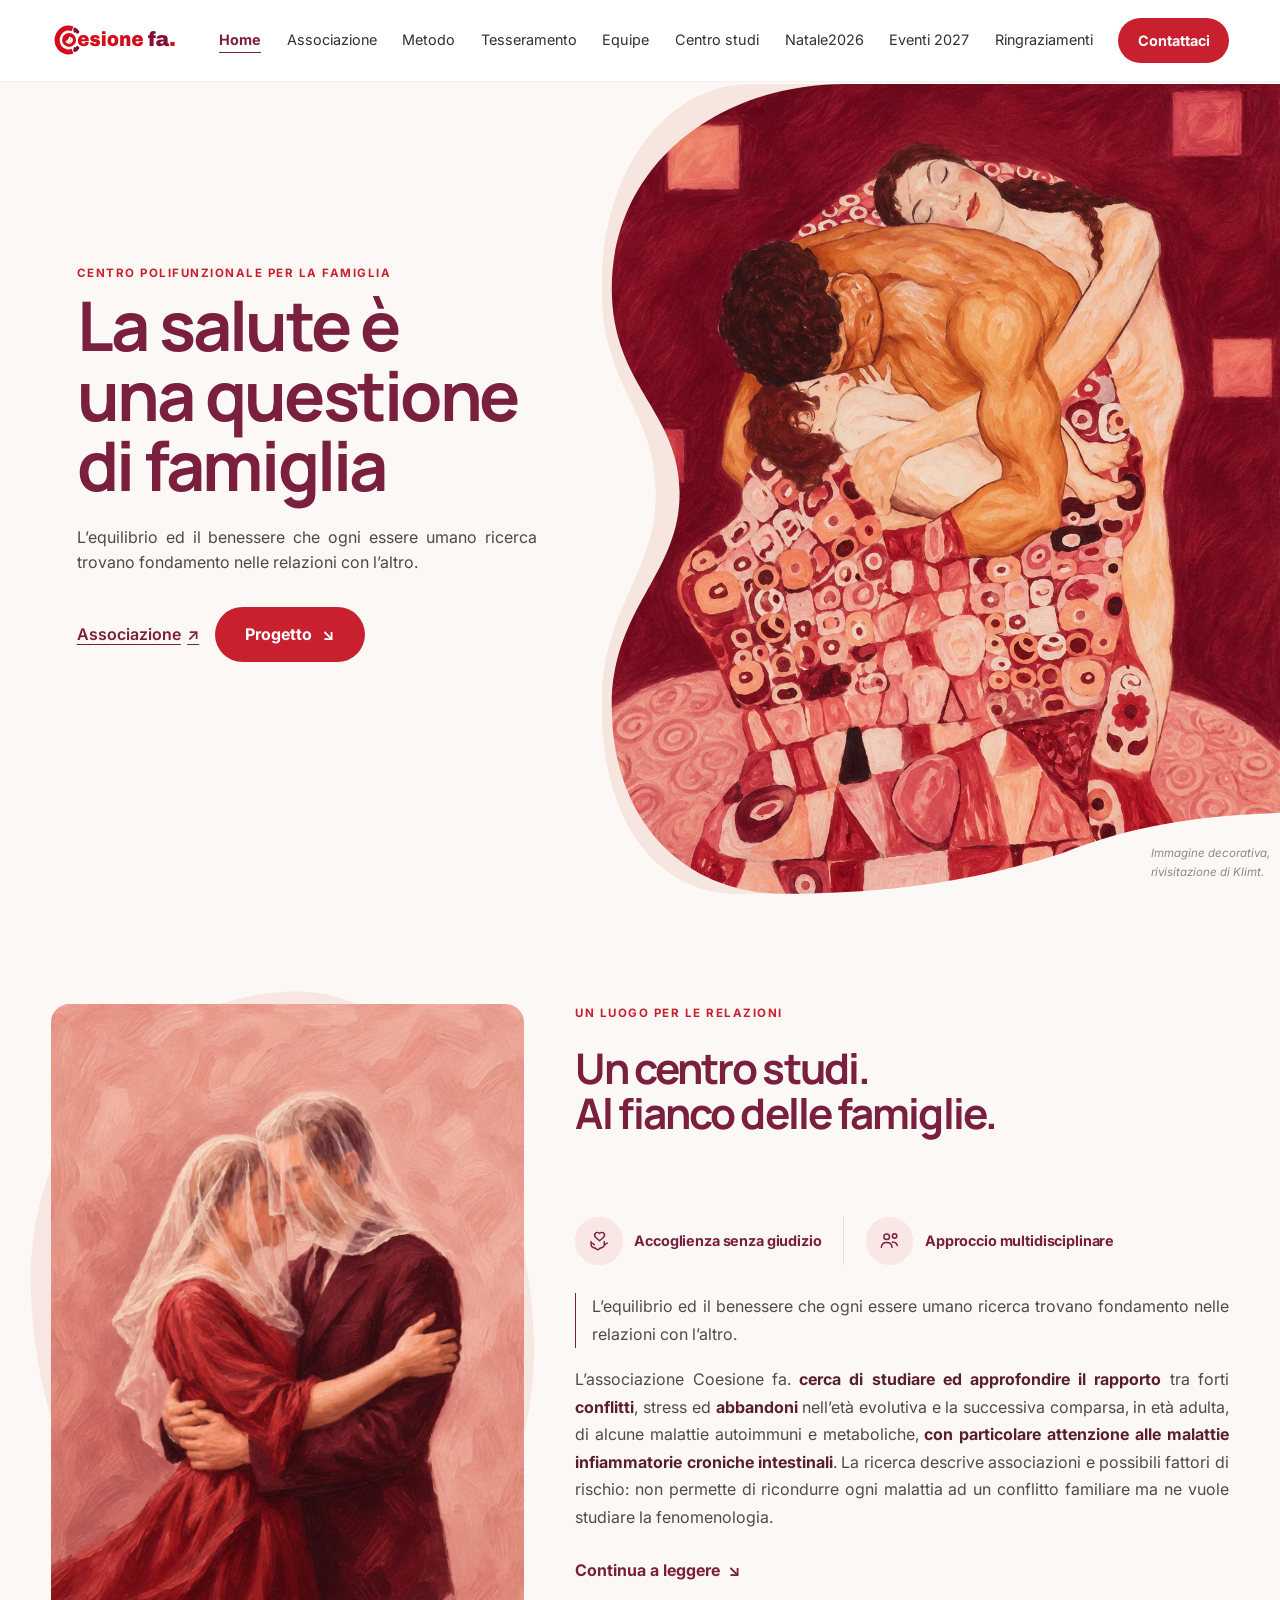
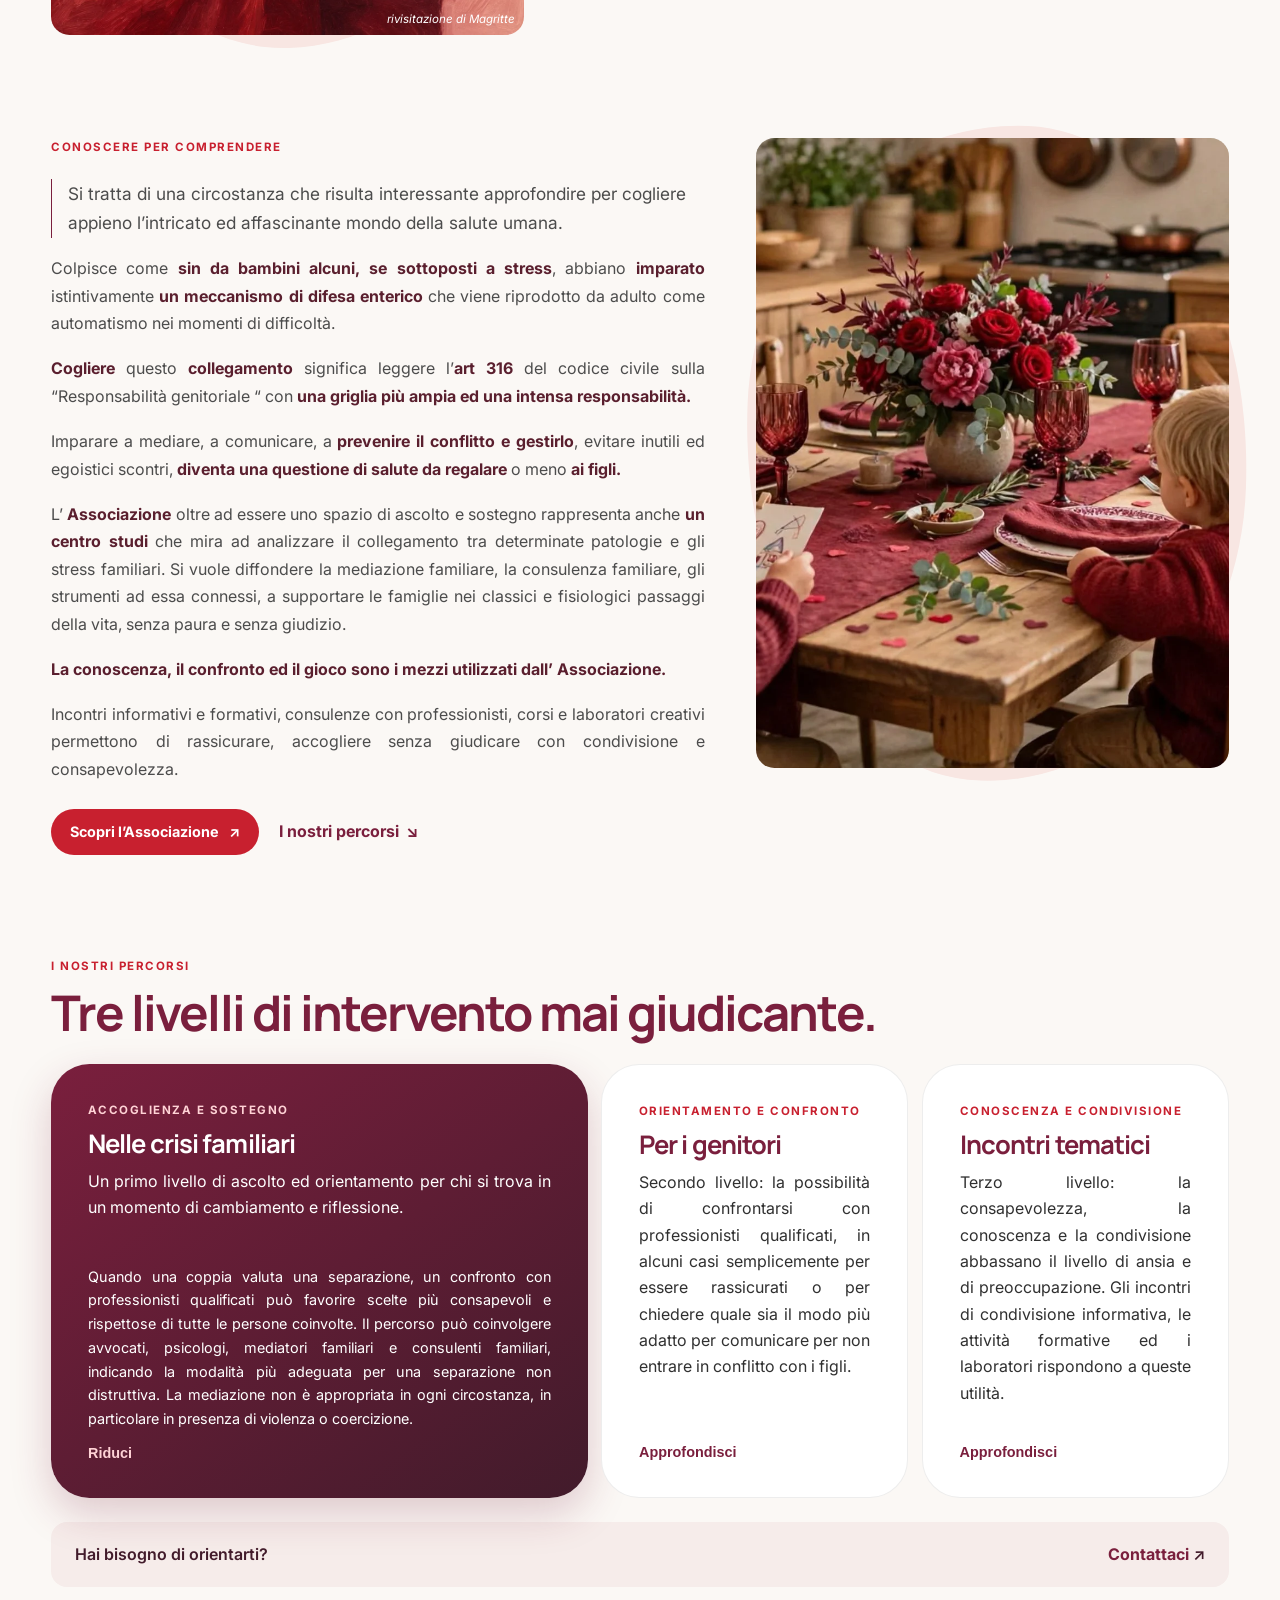
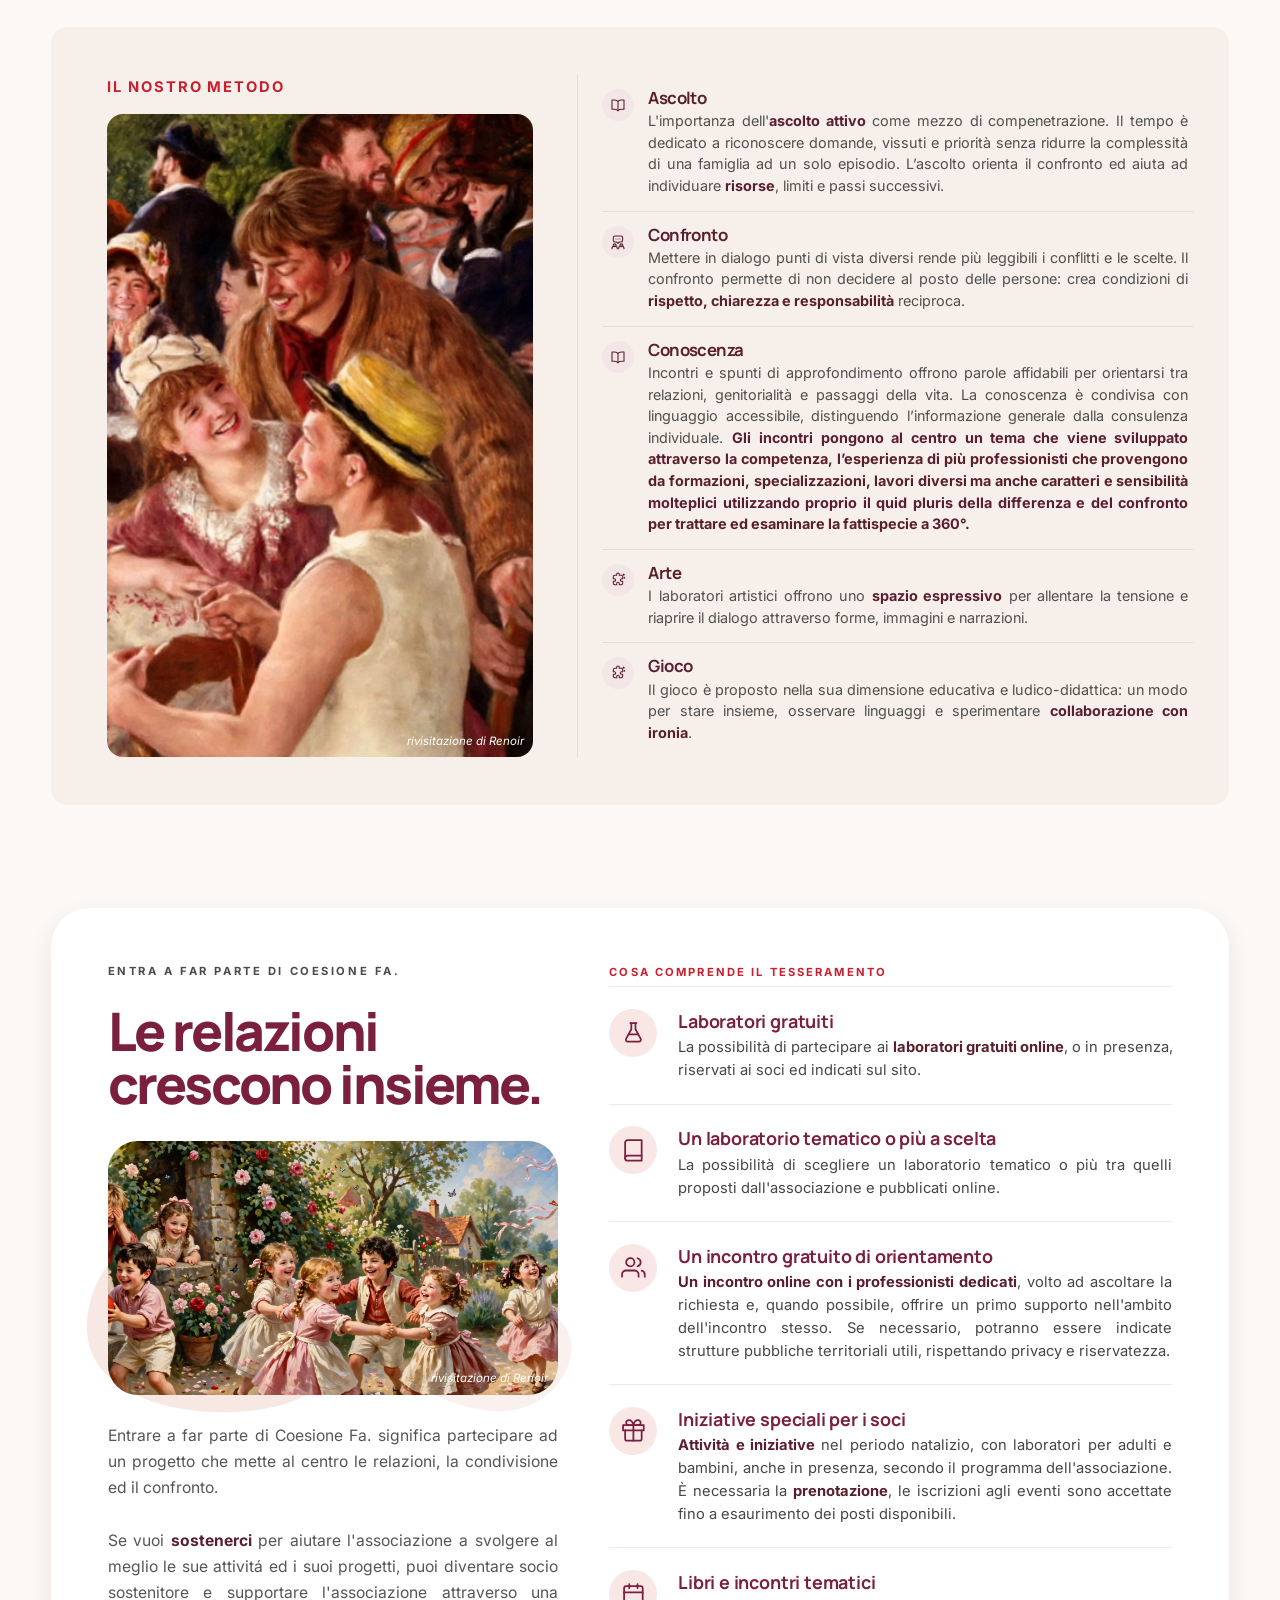
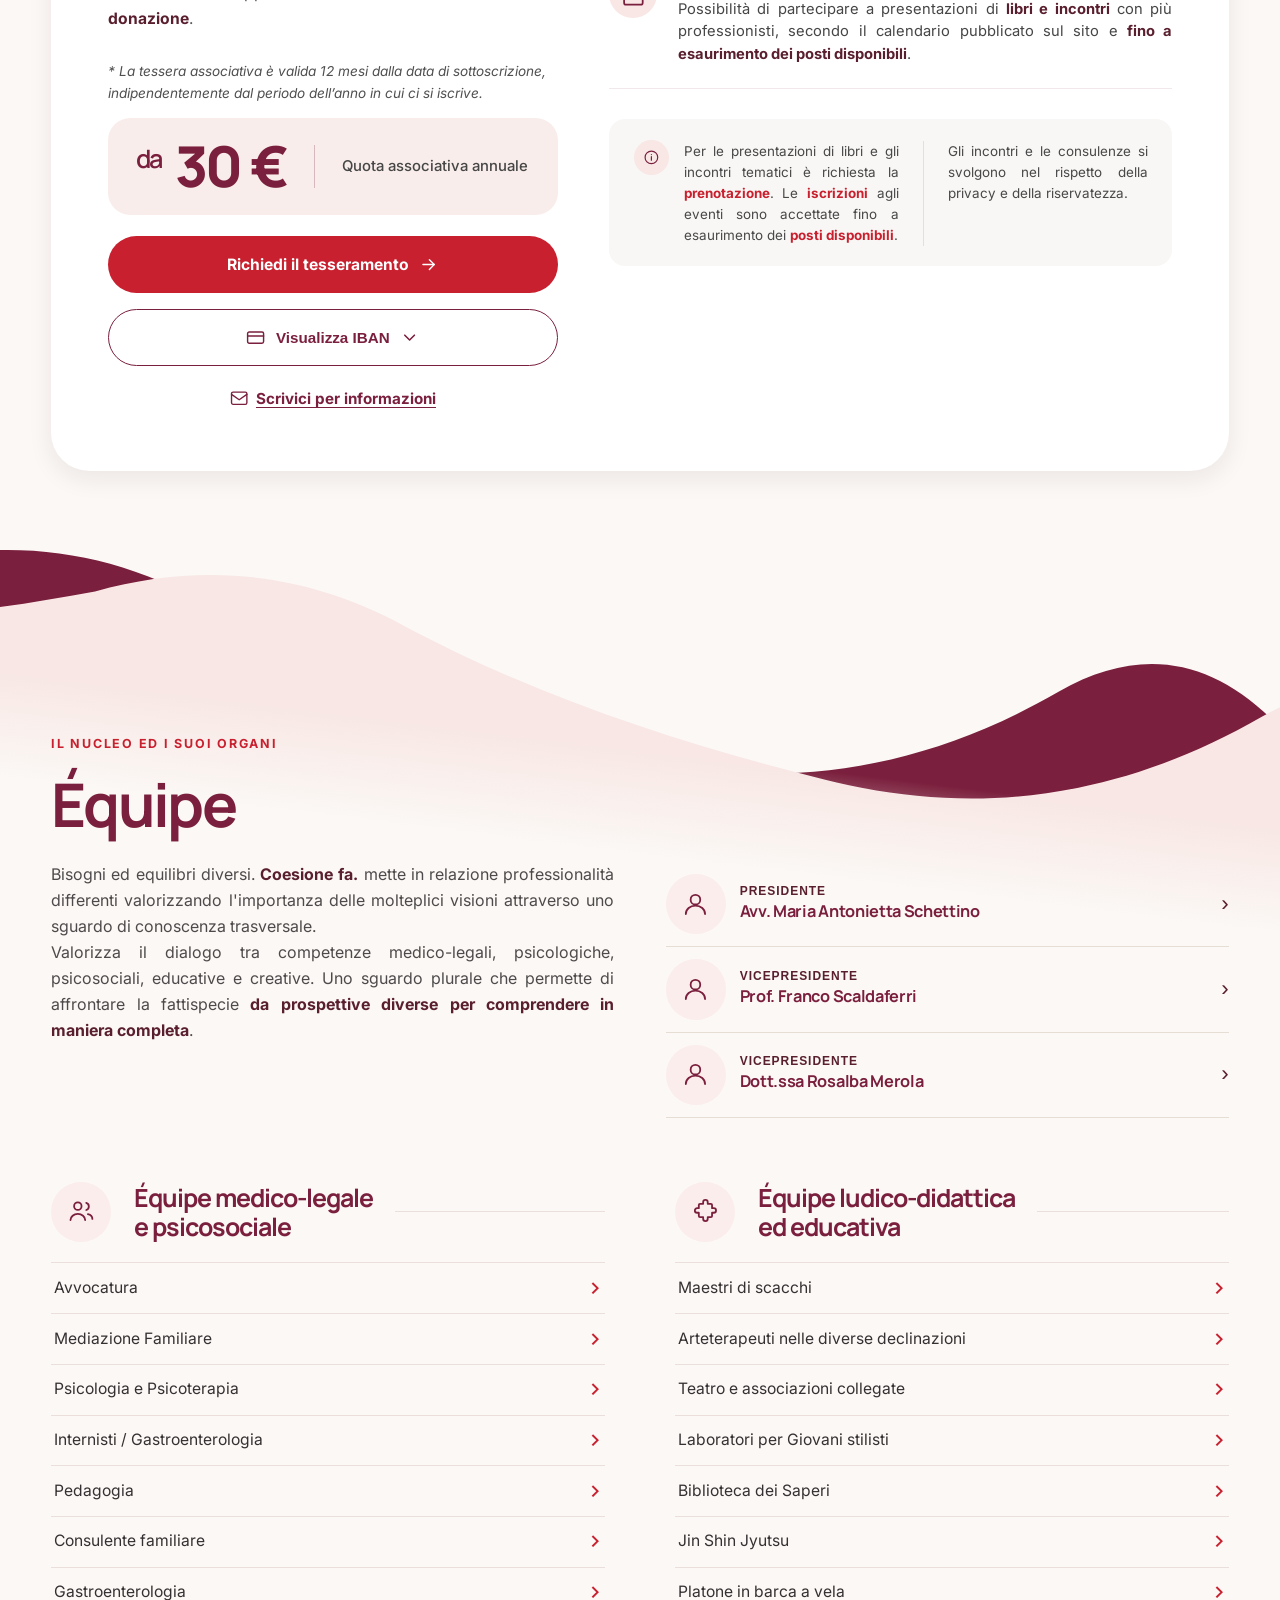
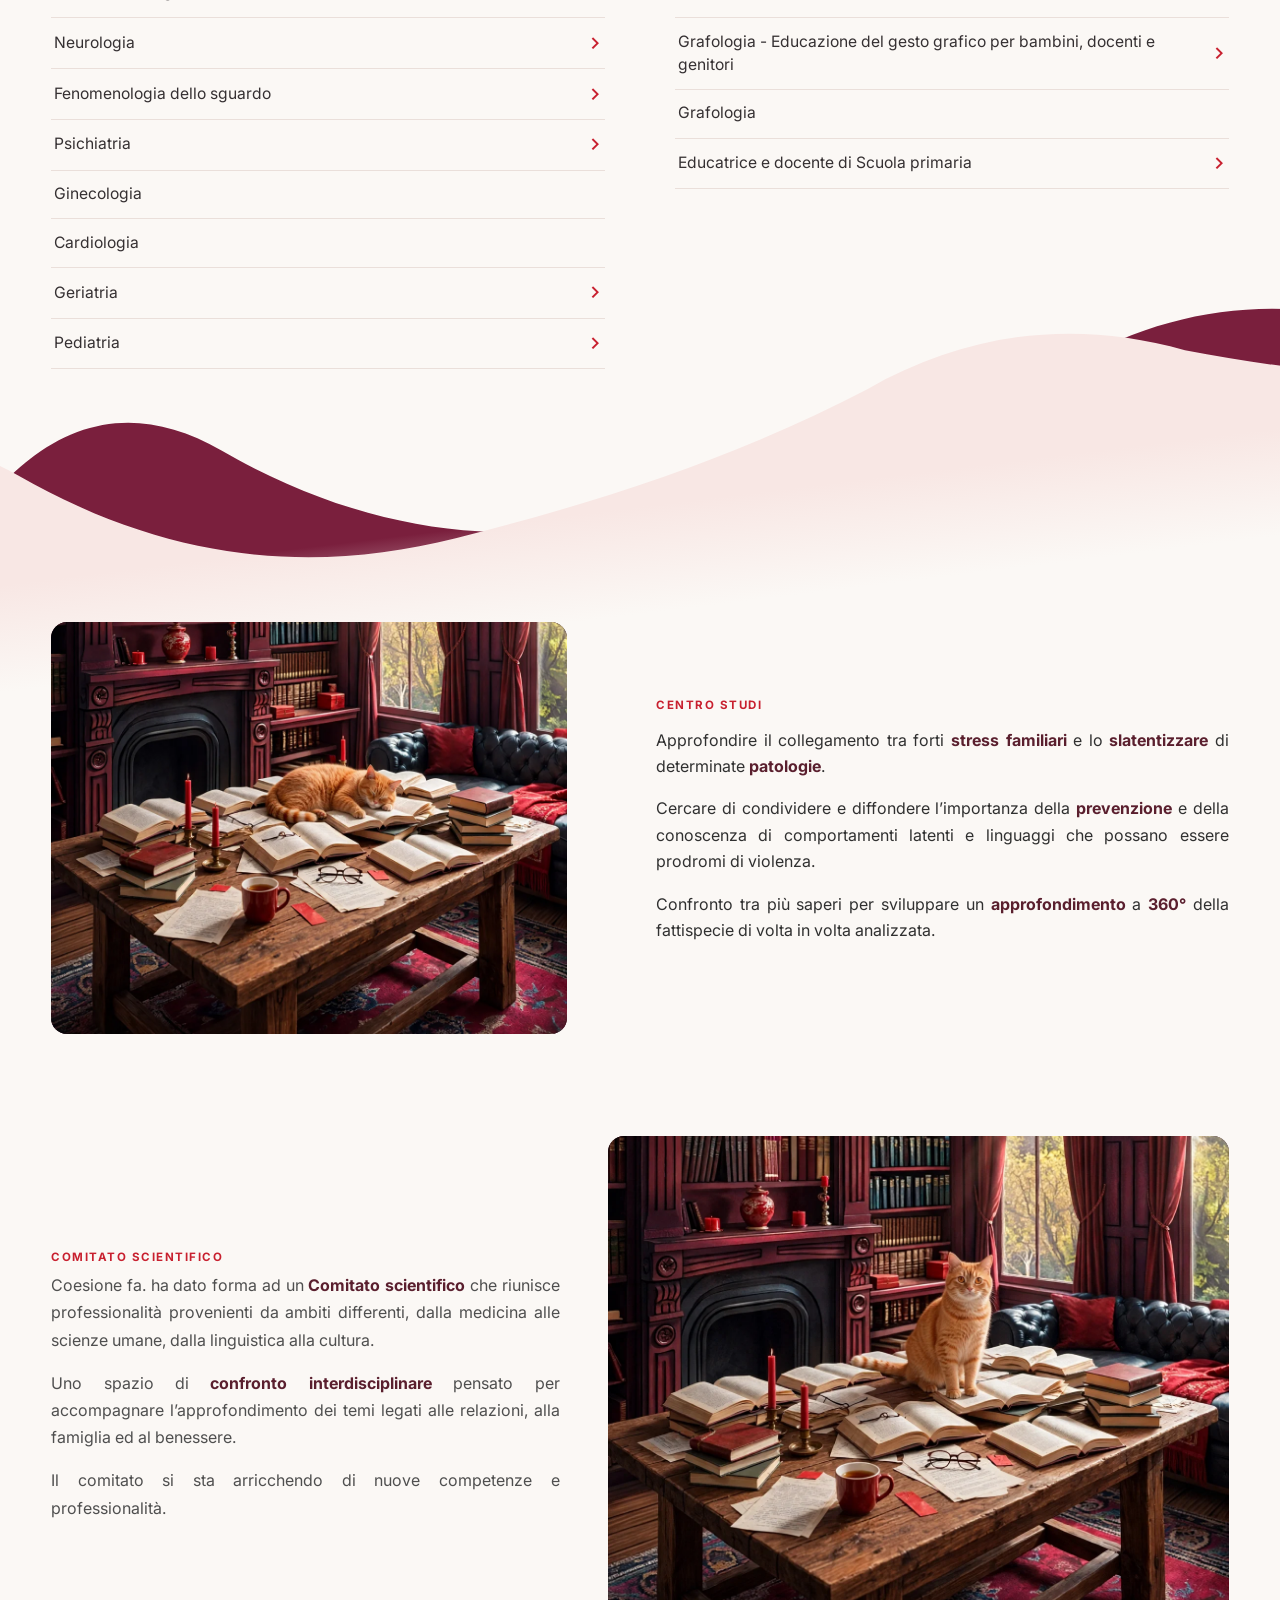
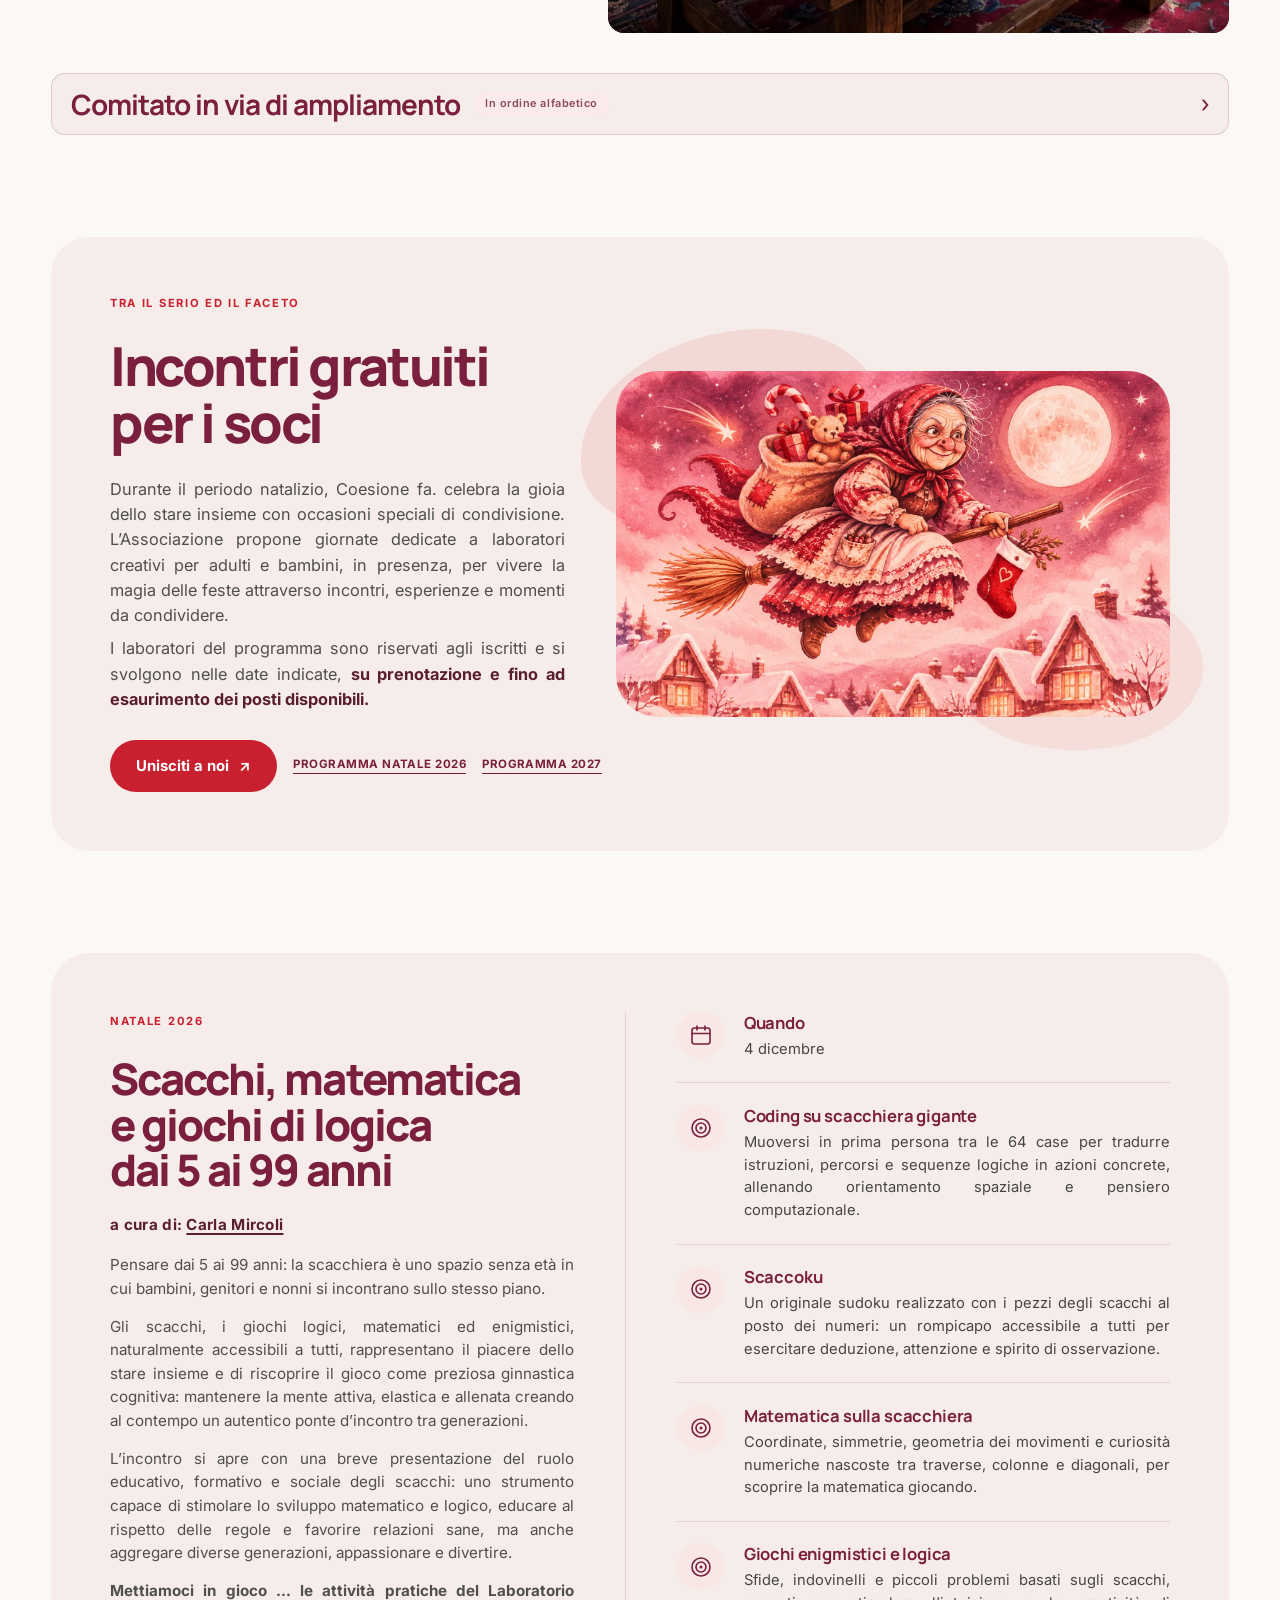
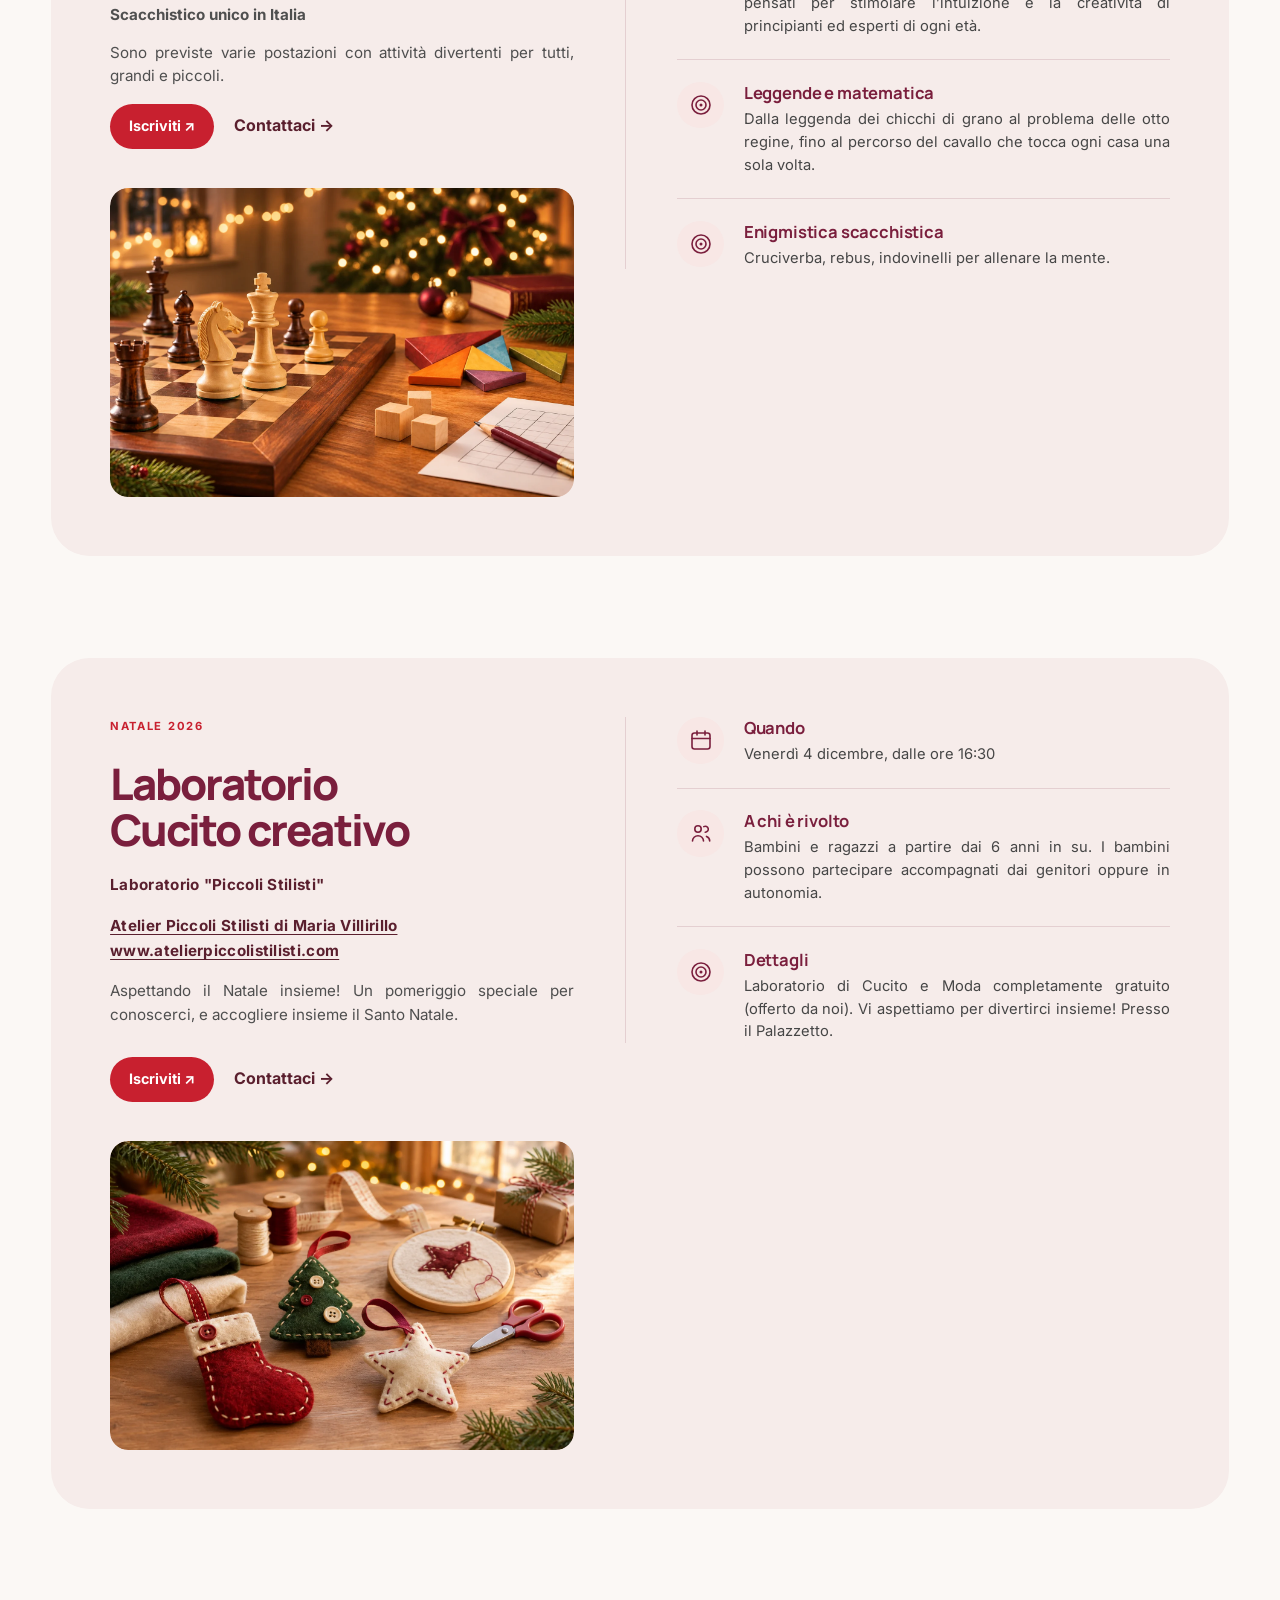
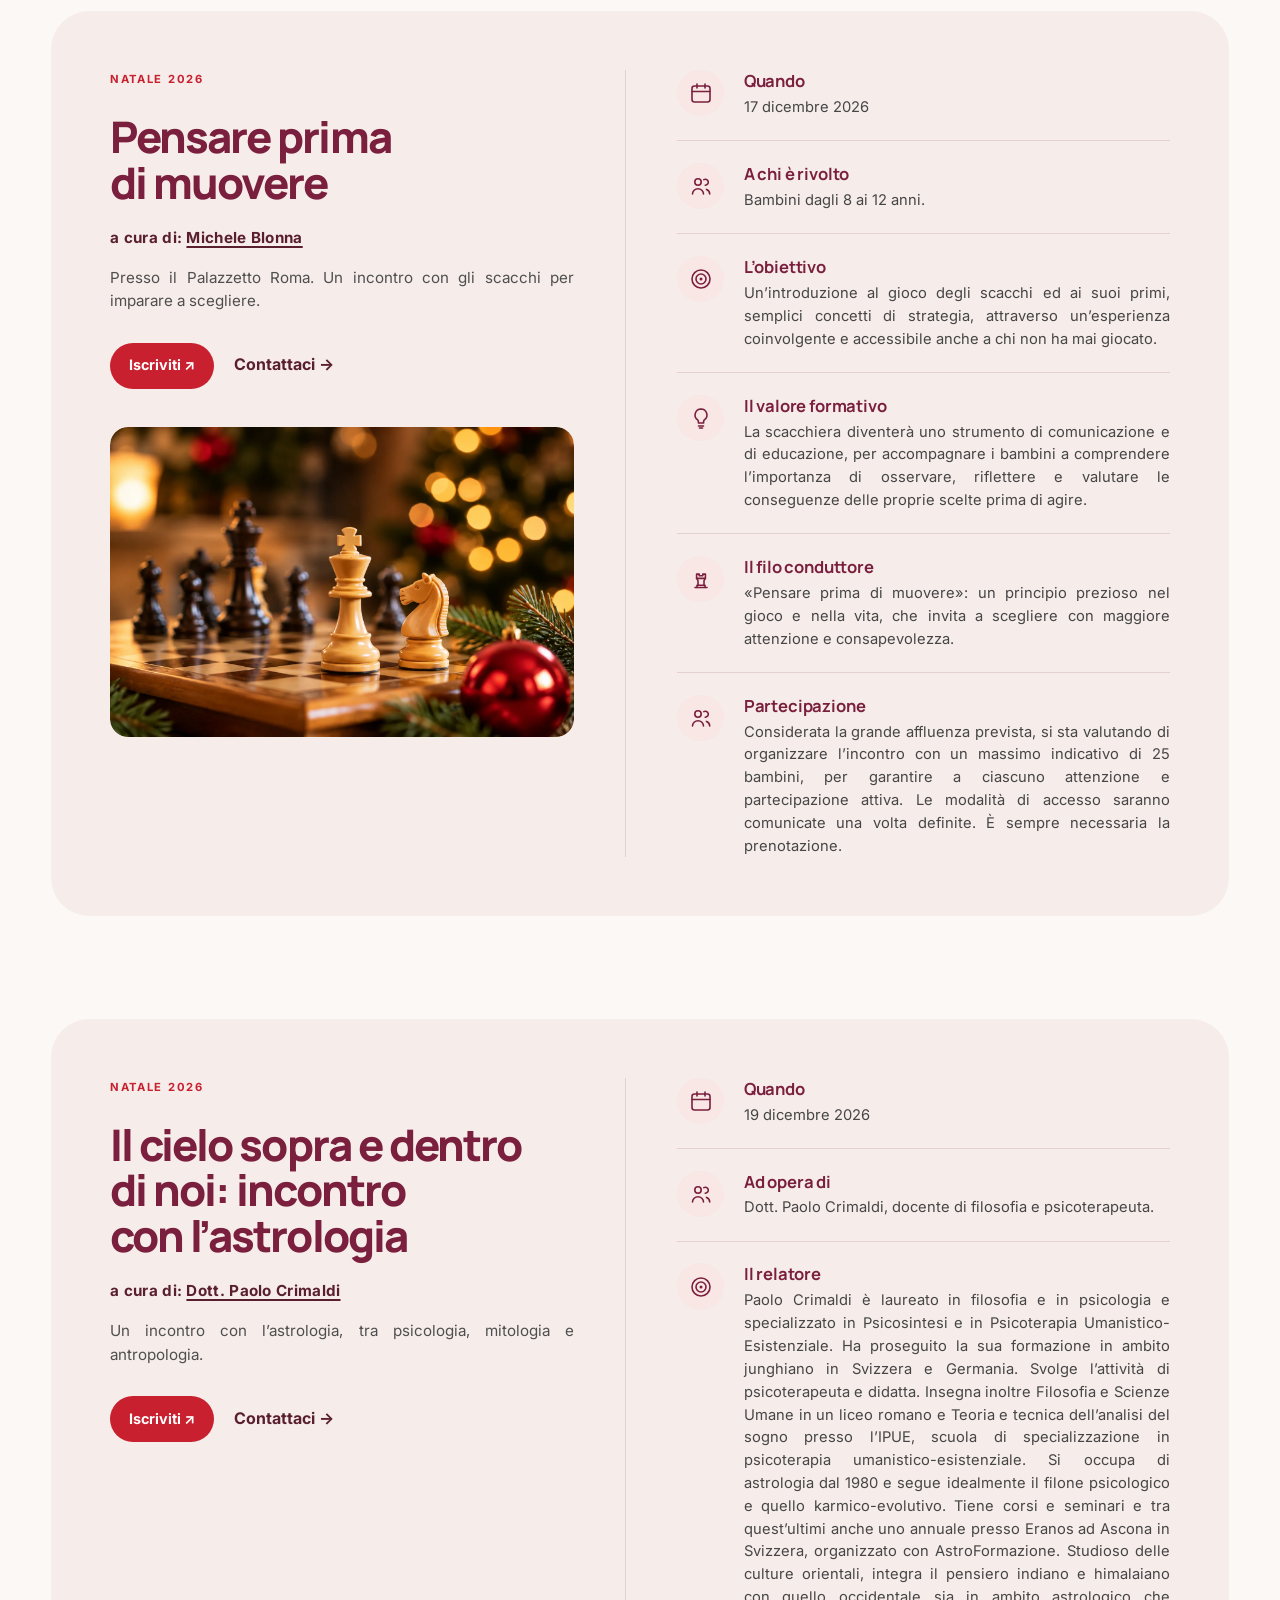
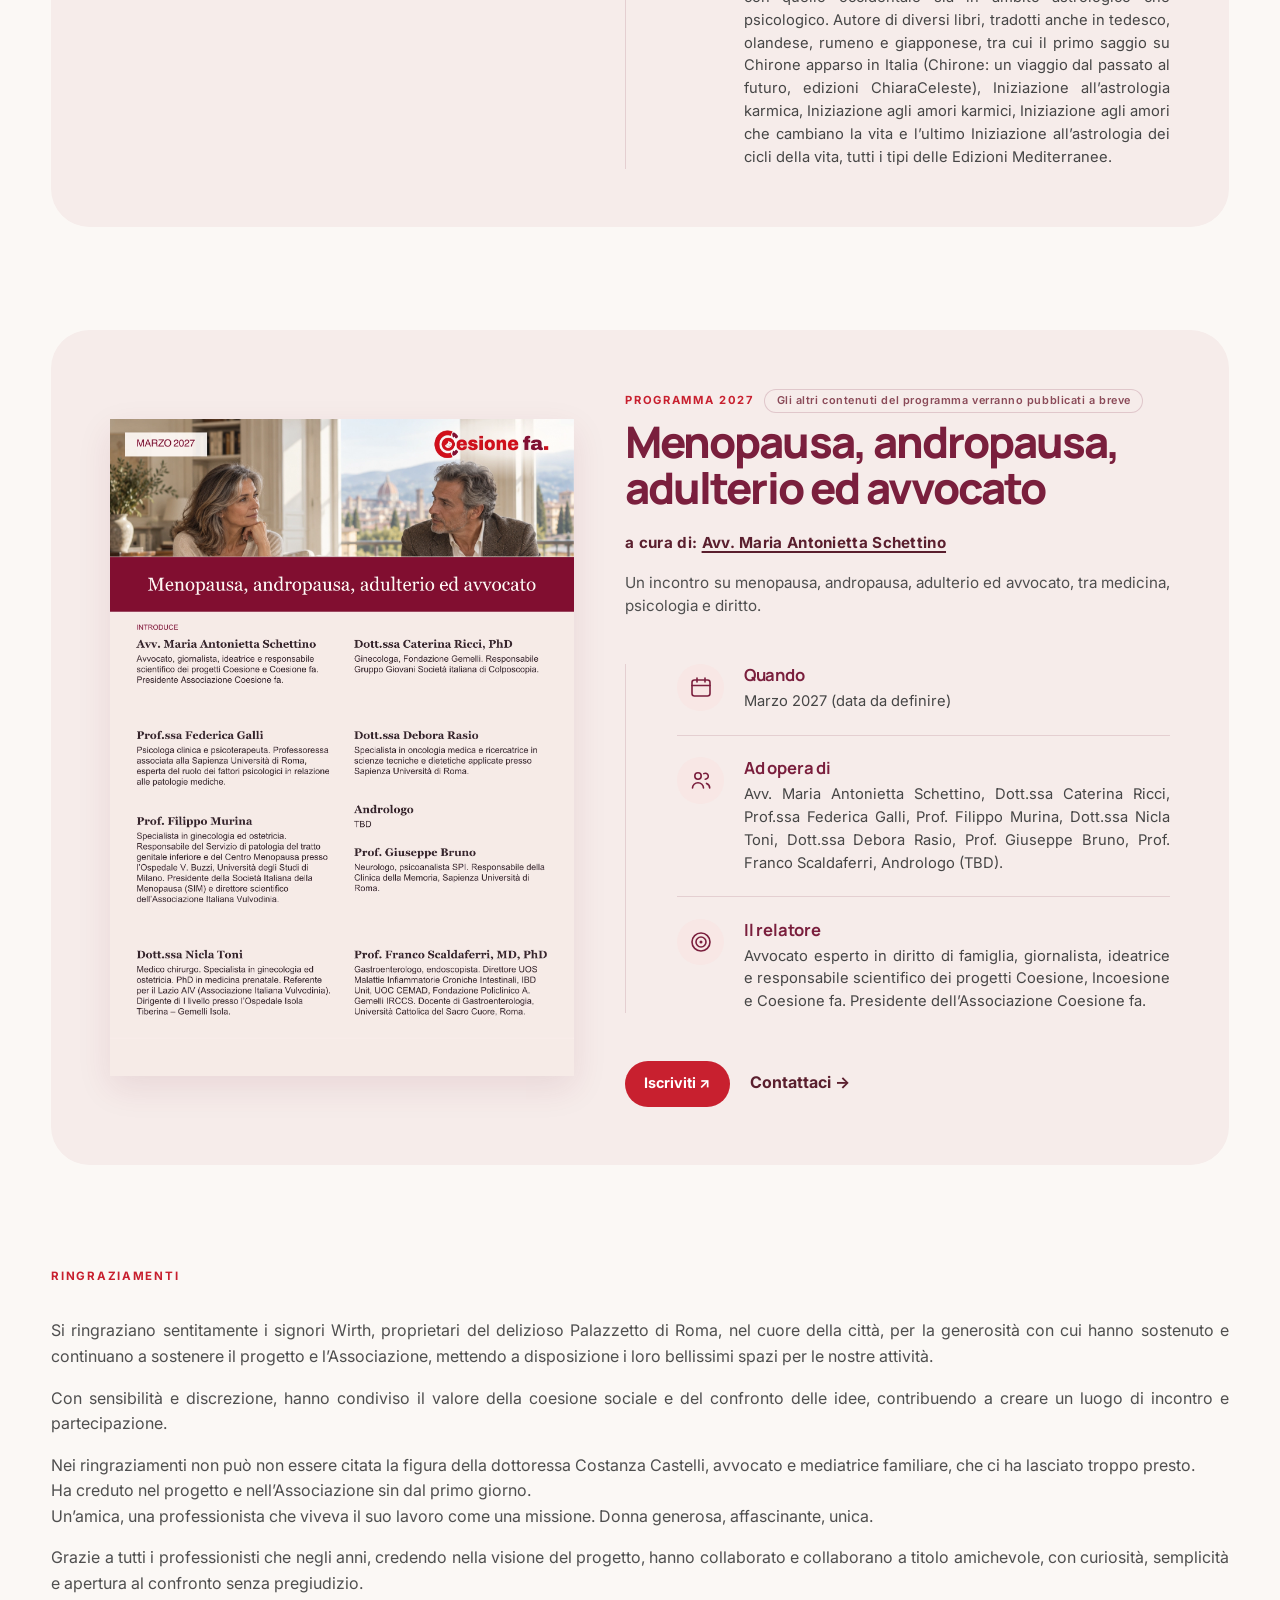
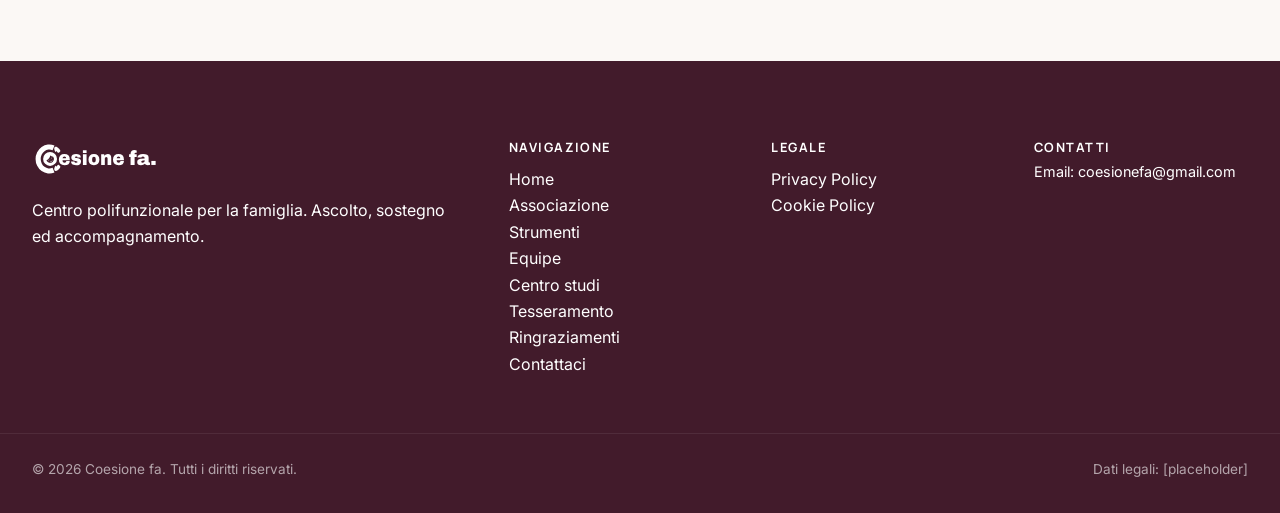
==== index.html @ b13e8d0c "Rename Cardiologo to Cardiologia" ====
<!doctype html>
<html lang="it">
<head>
  <meta charset="utf-8">
  <meta name="google-site-verification" content="YnvyXVCEwOD2JT8rrL9LHphv3-uRtKJrilBjdXpPSzk">
  <meta name="viewport" content="width=device-width, initial-scale=1">
  <title>Coesione fa. | Centro polifunzionale per la famiglia</title>
  <meta name="description" content="Coesione fa. è un centro polifunzionale per la famiglia: ascolto, sostegno e accompagnamento per famiglie, coppie e genitori.">
  <meta property="og:title" content="Coesione fa. | Centro polifunzionale per la famiglia">
  <meta property="og:description" content="Ascolto, sostegno e accompagnamento per famiglie, coppie e genitori.">
  <meta property="og:type" content="website">
  <meta property="og:url" content="https://coesionefa.it/">
  <meta property="og:site_name" content="Coesione fa.">
  <meta property="og:locale" content="it_IT">
  <meta property="og:image" content="https://coesionefa.it/img/hero.webp">
  <meta property="og:image:alt" content="Figure di una famiglia abbracciate in una composizione ispirata a Klimt">
  <link rel="canonical" href="https://coesionefa.it/">
  <link rel="icon" href="favicon.ico" sizes="any">
  <link rel="icon" type="image/png" sizes="32x32" href="favicon-32x32.png">
  <link rel="icon" type="image/png" sizes="16x16" href="favicon-16x16.png">
  <link rel="apple-touch-icon" sizes="180x180" href="apple-touch-icon.png">
  <link rel="manifest" href="site.webmanifest">
  <meta name="theme-color" content="#d20e1a">  <link rel="preconnect" href="https://fonts.googleapis.com">
  <link rel="preconnect" href="https://fonts.gstatic.com" crossorigin>
  <link href="https://fonts.googleapis.com/css2?family=Inter:wght@400;500;600&family=Manrope:wght@500;600;700;800&display=swap" rel="stylesheet">
  <link rel="stylesheet" href="css/style.css?v=88">
<script type="application/ld+json">
{
  "@context": "https://schema.org",
  "@graph": [
    {
      "@type": "Organization",
      "name": "Associazione Coesione Fa",
      "alternateName": "Coesione fa.",
      "url": "https://coesionefa.it/",
      "logo": "https://coesionefa.it/img/logo.svg",
      "email": "coesionefa@gmail.com",
      "address": {
        "@type": "PostalAddress",
        "streetAddress": "Via Frattina",
        "addressLocality": "Roma",
        "postalCode": "00187",
        "addressCountry": "IT"
      }
    },
    {
      "@type": "WebSite",
      "name": "Coesione fa.",
      "url": "https://coesionefa.it/",
      "inLanguage": "it"
    }
  ]
}
</script>
<script type="application/ld+json">
{
  "@context": "https://schema.org",
  "@graph": [
    {
      "@type": "Event",
      "name": "Scacchi, matematica e giochi di logica dai 5 ai 99 anni",
      "startDate": "2026-12-04",
      "eventStatus": "https://schema.org/EventScheduled",
      "eventAttendanceMode": "https://schema.org/OfflineEventAttendanceMode",
      "location": {
        "@type": "Place",
        "name": "Palazzetto di Roma",
        "address": {
          "@type": "PostalAddress",
          "addressLocality": "Roma",
          "addressCountry": "IT"
        }
      },
      "organizer": {
        "@type": "Organization",
        "name": "Associazione Coesione Fa",
        "url": "https://coesionefa.it/"
      },
      "url": "https://coesionefa.it/#scacchi-matematica",
      "description": "Laboratorio di scacchi, matematica e giochi di logica per tutte le età."
    },
    {
      "@type": "Event",
      "name": "Laboratorio Cucito creativo",
      "startDate": "2026-12-04T16:30",
      "eventStatus": "https://schema.org/EventScheduled",
      "eventAttendanceMode": "https://schema.org/OfflineEventAttendanceMode",
      "location": {
        "@type": "Place",
        "name": "Palazzetto di Roma",
        "address": {
          "@type": "PostalAddress",
          "addressLocality": "Roma",
          "addressCountry": "IT"
        }
      },
      "organizer": {
        "@type": "Organization",
        "name": "Associazione Coesione Fa",
        "url": "https://coesionefa.it/"
      },
      "url": "https://coesionefa.it/#laboratorio-cucito",
      "description": "Laboratorio creativo di cucito per adulti e bambini."
    },
    {
      "@type": "Event",
      "name": "Pensare prima di muovere",
      "startDate": "2026-12-17",
      "eventStatus": "https://schema.org/EventScheduled",
      "eventAttendanceMode": "https://schema.org/OfflineEventAttendanceMode",
      "location": {
        "@type": "Place",
        "name": "Palazzetto di Roma",
        "address": {
          "@type": "PostalAddress",
          "addressLocality": "Roma",
          "addressCountry": "IT"
        }
      },
      "organizer": {
        "@type": "Organization",
        "name": "Associazione Coesione Fa",
        "url": "https://coesionefa.it/"
      },
      "url": "https://coesionefa.it/#pensare-prima-di-muovere",
      "description": "Incontro su scacchi e pensiero strategico."
    },
    {
      "@type": "Event",
      "name": "Il cielo sopra e dentro di noi: incontro con l’astrologia",
      "startDate": "2026-12-19",
      "eventStatus": "https://schema.org/EventScheduled",
      "eventAttendanceMode": "https://schema.org/OfflineEventAttendanceMode",
      "location": {
        "@type": "Place",
        "name": "Palazzetto di Roma",
        "address": {
          "@type": "PostalAddress",
          "addressLocality": "Roma",
          "addressCountry": "IT"
        }
      },
      "organizer": {
        "@type": "Organization",
        "name": "Associazione Coesione Fa",
        "url": "https://coesionefa.it/"
      },
      "url": "https://coesionefa.it/#cielo-sopra-dentro-noi",
      "description": "Incontro divulgativo sull’astrologia."
    },
    {
      "@type": "Event",
      "name": "Menopausa, andropausa, adulterio ed avvocato",
      "startDate": "2027-03-01",
      "eventStatus": "https://schema.org/EventScheduled",
      "eventAttendanceMode": "https://schema.org/OfflineEventAttendanceMode",
      "location": {
        "@type": "Place",
        "name": "Palazzetto di Roma",
        "address": {
          "@type": "PostalAddress",
          "addressLocality": "Roma",
          "addressCountry": "IT"
        }
      },
      "organizer": {
        "@type": "Organization",
        "name": "Associazione Coesione Fa",
        "url": "https://coesionefa.it/"
      },
      "url": "https://coesionefa.it/#programma-2027",
      "description": "Incontro su menopausa, andropausa, adulterio ed avvocato, tra medicina, psicologia e diritto. Data da definire."
    }
  ]
}
</script>
</head>
<body class="cf-home intro-lock">
  <div id="intro-loader" class="intro-loader"><div class="mask"><img src="img/logo.svg" alt="Coesione fa."></div></div>
  <a class="cf-skip" href="#contenuto">Vai al contenuto</a>
  <header class="cf-header">
    <a class="cf-brand" href="index.html?replay=1"><img src="img/logo.svg" alt="Coesione fa." style="height:36px;width:auto;"></a>
    <nav aria-label="Navigazione principale">
      <a href="index.html" aria-current="page">Home</a>
      <a href="chi-siamo.html">Associazione</a>
      <a href="#metodo">Metodo</a>
      <a href="#tesseramento">Tesseramento</a>
      <a href="#equipe">Equipe</a>
      <a href="#centro-studi">Centro studi</a>
      <a href="#collaborazioni">Natale2026</a>
       <a href="#programma-2027">Eventi 2027</a>
      <a href="#ringraziamenti">Ringraziamenti</a>
      <a class="cf-button" href="chi-siamo.html#contatti">Contattaci</a>
    </nav>
  </header>
  <main id="contenuto" class="cf-wrap">
    <section class="cf-hero" aria-labelledby="titolo">
      <div class="cf-hero-copy">
        <p class="cf-label cf-hero-eyebrow" style="margin-bottom: 8px;">Centro polifunzionale per la famiglia</p>
        <h1 id="titolo">La salute è una questione di famiglia</h1>
        <p class="cf-hero-lead" style="text-align:justify;">L’equilibrio ed il benessere che ogni essere umano ricerca trovano fondamento nelle relazioni con l’altro.</p>
        <div class="cf-hero-actions">
          <a class="cf-hero-secondary" href="chi-siamo.html#associazione" style="text-decoration:underline;">Associazione <span aria-hidden="true">↗</span></a>
          <a class="cf-hero-cta" href="#famiglie">Progetto <span class="cf-hero-cta-arrow" aria-hidden="true">↘</span></a>
        </div>
        <a class="cf-hero-readmore" href="#famiglie">
          <span class="cf-hero-readmore-circle" aria-hidden="true">
            <svg viewBox="0 0 24 24" fill="none" stroke="currentColor" stroke-width="1.0" stroke-linecap="round" stroke-linejoin="round"><circle cx="12" cy="12" r="10"/><path d="M12 8v8M8 12l4 4 4-4"/></svg>
          </span>
          <span class="cf-hero-readmore-text">Esplora Coesione fa</span>
        </a>
      </div>
      <div class="cf-hero-photo-wrap">
        <img class="cf-photo cf-hero-photo" src="img/klimt_famiglia_orizzontale_palette.webp" alt="Figure di una famiglia abbracciate in una composizione ispirata a Klimt" width="1103" height="1426" fetchpriority="high">
        <span class="cf-hero-photo-caption">Immagine decorativa,<br>rivisitazione di Klimt.</span>
      </div>
      <svg class="cf-hero-masks" width="0" height="0" aria-hidden="true" focusable="false">
        <defs>
          <clipPath id="heroPhotoClipDesktop" clipPathUnits="objectBoundingBox">
            <path d="M0.36,0 L1.08,0 L1.08,0.89 C0.92,0.89 0.80,0.90 0.68,0.94 C0.55,0.975 0.42,0.99 0.27,0.99 C0.12,0.99 0.015,0.90 0.015,0.76 C0.015,0.64 0.115,0.60 0.115,0.50 C0.115,0.40 0.015,0.37 0.015,0.25 C0.015,0.10 0.17,0 0.36,0 Z"/>
          </clipPath>
          <clipPath id="heroRoseClipDesktop" clipPathUnits="objectBoundingBox">
            <path d="M0.22,0 L1.08,0 L1.08,0.89 C0.90,0.89 0.78,0.90 0.66,0.94 C0.52,0.975 0.37,0.99 0.20,0.99 C0.08,0.99 0,0.90 0,0.76 C0,0.64 0.08,0.60 0.08,0.50 C0.08,0.40 0,0.37 0,0.25 C0,0.10 0.10,0 0.22,0 Z"/>
          </clipPath>
          <clipPath id="heroPhotoClipMobile" clipPathUnits="objectBoundingBox">
            <path d="M0.02,0.50 C0.02,0.22 0.39,0.10 0.69,0.055 C0.80,0.038 0.88,0 0.94,0.025 C0.985,0.044 1,0.11 1,0.20 L1,0.72 C1,0.85 0.91,0.90 0.80,0.92 C0.69,0.94 0.60,0.961 0.49,0.98 C0.33,1.008 0.20,0.99 0.12,0.89 C0.04,0.79 0.02,0.64 0.02,0.50 Z"/>
          </clipPath>
          <clipPath id="heroRoseClipMobile" clipPathUnits="objectBoundingBox">
            <path d="M0.02,0.45 C-0.01,0.16 0.34,0.07 0.66,0.07 C0.80,0.07 0.88,0.005 0.94,0.025 C0.985,0.044 1,0.11 1,0.20 L1,0.74 C1,0.89 0.92,0.97 0.80,0.985 C0.68,1 0.58,0.99 0.46,0.99 C0.30,0.99 0.19,0.98 0.11,0.88 C0.03,0.78 0.02,0.60 0.02,0.45 Z"/>
          </clipPath>
        </defs>
      </svg>
    </section>

    <section id="famiglie" class="cf-section cf-famiglie" aria-labelledby="ascolto">
      <div class="cf-famiglie-head">
        <p class="cf-label">Un luogo per le relazioni</p>
        <h2 id="ascolto">Un centro studi. <br> Al fianco delle famiglie.</h2>
      </div>
      <figure class="cf-famiglie-media">
        <img class="cf-photo" src="img/magritte_amanti_palette.webp" alt="Due amanti con i volti coperti da veli si abbracciano" width="1103" height="1426" loading="lazy">
        <figcaption class="cf-famiglie-media-caption">rivisitazione di Magritte</figcaption>
      </figure>
      <div class="cf-famiglie-body">
        <ul class="cf-famiglie-principles">
          <li>
            <span class="cf-famiglie-icon" aria-hidden="true">
              <svg viewBox="0 0 24 24" fill="none" stroke="currentColor" stroke-width="1.5" stroke-linecap="round" stroke-linejoin="round"><path d="M12 4.6c1.1-1.4 3.2-1.5 4.3-.2 1.1 1.3.9 3.2-.4 4.4L12 12.1 8.1 8.8C6.8 7.6 6.6 5.7 7.7 4.4c1.1-1.3 3.2-1.2 4.3.2Z"/><path d="M4 14.6c1.2.4 2 1 2.6 1.9"/><path d="M20 14.6c-1.2.4-2 1-2.6 1.9"/><path d="M3.2 12.9v3.3a3 3 0 0 0 2.2 2.9c1.4.4 2.7 1 3.6 1.9.3.3.6.5 1 .5s.7-.2 1-.5c.9-.9 2.2-1.5 3.6-1.9a3 3 0 0 0 2.2-2.9v-3.3"/></svg>
            </span>
            <span class="cf-famiglie-principle">Accoglienza senza giudizio</span>
          </li>
          <li>
            <span class="cf-famiglie-icon" aria-hidden="true">
              <svg viewBox="0 0 24 24" fill="none" stroke="currentColor" stroke-width="1.5" stroke-linecap="round" stroke-linejoin="round"><circle cx="9" cy="8" r="2.9"/><circle cx="17.2" cy="7.2" r="2.3"/><path d="M3.4 19c.4-3 2.6-5 5.6-5s5.2 2 5.6 5"/><path d="M14.9 13.7c2.3-.6 4.5 1.1 5.1 3.4"/></svg>
            </span>
            <span class="cf-famiglie-principle">Approccio multidisciplinare</span>
          </li>
        </ul>
        <p class="cf-famiglie-intro">L’equilibrio ed il benessere che ogni essere umano ricerca trovano fondamento nelle relazioni con l’altro.</p>
        <p>L’associazione Coesione fa. <strong style="color:#5a1f2e;font-weight:700;">cerca di studiare ed approfondire il rapporto</strong> tra forti <strong style="color:#5a1f2e;font-weight:700;">conflitti</strong>, stress ed <strong style="color:#5a1f2e;font-weight:700;">abbandoni</strong> nell’età evolutiva e la successiva comparsa, in età adulta, di alcune malattie autoimmuni e metaboliche, <strong style="color:#5a1f2e;font-weight:700;">con particolare attenzione alle malattie infiammatorie croniche intestinali</strong>. La ricerca descrive associazioni e possibili fattori di rischio: non permette di ricondurre ogni malattia ad un conflitto familiare ma ne vuole studiare la fenomenologia.</p>
        <a class="cf-link cf-famiglie-link" href="#famiglie-2">Continua a leggere <span class="cf-famiglie-arrow" aria-hidden="true">↘</span></a>
      </div>
    </section>

    <section id="famiglie-2" class="cf-section cf-famiglie cf-famiglie--reverse" aria-labelledby="ascolto-2">
      <div class="cf-famiglie-head">
        <p class="cf-label">CONOSCERE PER COMPRENDERE</p>
        <h2 id="ascolto-2" hidden>Le relazioni ci formano. La conoscenza ci aiuta a prendercene cura.</h2>
        <p class="cf-famiglie-intro">Si tratta di una circostanza che risulta interessante approfondire per cogliere appieno l’intricato ed affascinante mondo della salute umana.</p>
      </div>
      <figure class="cf-famiglie-media">
        <img class="cf-photo" src="img/famiglie_3.webp" alt="Immagine generata" width="2048" height="1152" loading="lazy">
      </figure>
      <div class="cf-famiglie-body">
        <p>Colpisce come <strong style="color:#5a1f2e;font-weight:700;">sin da bambini alcuni, se sottoposti a stress</strong>, abbiano <strong style="color:#5a1f2e;font-weight:700;">imparato</strong> istintivamente <strong style="color:#5a1f2e;font-weight:700;">un meccanismo di difesa enterico</strong> che viene riprodotto da adulto come automatismo nei momenti di difficoltà.</p>
        <p><strong style="color:#5a1f2e;font-weight:700;">Cogliere</strong> questo <strong style="color:#5a1f2e;font-weight:700;">collegamento</strong> significa leggere l’<strong style="color:#5a1f2e;font-weight:700;">art 316</strong> del codice civile sulla “Responsabilità genitoriale “ con <strong style="color:#5a1f2e;font-weight:700;">una griglia più ampia ed una intensa responsabilità.</strong></p>
        <p>Imparare a mediare, a comunicare, a <strong style="color:#5a1f2e;font-weight:700;">prevenire il conflitto e gestirlo</strong>, evitare inutili ed egoistici scontri, <strong style="color:#5a1f2e;font-weight:700;">diventa una questione di salute da regalare</strong> o meno <strong style="color:#5a1f2e;font-weight:700;">ai figli.</strong></p>
        <p>L’ <strong style="color:#5a1f2e;font-weight:700;">Associazione</strong> oltre ad essere uno spazio di ascolto e sostegno rappresenta anche <strong style="color:#5a1f2e;font-weight:700;">un centro studi</strong> che mira ad analizzare il collegamento tra determinate patologie e gli stress familiari. Si vuole diffondere la mediazione familiare, la consulenza familiare, gli strumenti ad essa connessi, a supportare le famiglie nei classici e fisiologici passaggi della vita, senza paura e senza giudizio.</p>
        <p><strong style="color:#5a1f2e;font-weight:700;">La conoscenza, il confronto ed il gioco sono i mezzi utilizzati dall’ Associazione.</strong></p>
        <p>Incontri informativi e formativi, consulenze con professionisti, corsi e laboratori creativi permettono di rassicurare, accogliere senza giudicare con condivisione e consapevolezza.</p>


        <a class="cf-button" href="chi-siamo.html" style="margin-right:1rem;">Scopri l’Associazione <span class="cf-famiglie-arrow" aria-hidden="true">↗</span></a>
        <a class="cf-link cf-famiglie-link" href="#percorsi">I nostri percorsi <span class="cf-famiglie-arrow" aria-hidden="true">↘</span></a>
      </div>
    </section>

    <section id="percorsi" class="cf-section" aria-labelledby="livelli">
      <p class="cf-label">I nostri percorsi</p>
      <h2 id="livelli">Tre livelli di intervento mai giudicante.</h2>
      <div class="cf-levels-grid" id="levelsGrid" style="text-align:justify;">
        <article class="cf-level-card cf-level-card--wide cf-level-card--active" data-level="0">
          <p class="cf-label" style="text-align:left;">Accoglienza e sostegno</p>
          <h3>Nelle crisi familiari</h3>
          <p class="cf-level-desc">Un primo livello di ascolto ed orientamento per chi si trova in un momento di cambiamento e riflessione.</p>
          <div class="cf-level-detail" id="level-detail-0">
            <p>Quando una coppia valuta una separazione, un confronto con professionisti qualificati può favorire scelte più consapevoli e rispettose di tutte le persone coinvolte. Il percorso può coinvolgere avvocati, psicologi, mediatori familiari e consulenti familiari, indicando la modalità più adeguata per una separazione non distruttiva. La mediazione non è appropriata in ogni circostanza, in particolare in presenza di violenza o coercizione.</p>
          </div>
          <button class="cf-level-toggle" type="button" aria-expanded="true" aria-controls="level-detail-0">Riduci</button>
        </article>
        <article class="cf-level-card" data-level="1">
          <p class="cf-label" style="text-align:left;">Orientamento e confronto</p>
          <h3>Per i genitori</h3>
          <p class="cf-level-desc">Secondo livello: la possibilità di confrontarsi con professionisti qualificati, in alcuni casi semplicemente per essere rassicurati o per chiedere quale sia il modo più adatto per comunicare per non entrare in conflitto con i figli.</p>
          <div class="cf-level-detail" id="level-detail-1">
            <p>Cogliere gli aspetti più significativi della responsabilità genitoriale focalizzandosi sulla volontà di “tener conto delle aspirazioni, capacità ed inclinazioni dei figli” ex art. 316 c.c.</p>
          </div>
          <button class="cf-level-toggle" type="button" aria-expanded="false" aria-controls="level-detail-1">Approfondisci</button>
        </article>
        <article class="cf-level-card" data-level="2">
          <p class="cf-label" style="text-align:left;">Conoscenza e condivisione</p>
          <h3>Incontri tematici</h3>
          <p class="cf-level-desc">Terzo livello: la consapevolezza, la conoscenza e la condivisione abbassano il livello di ansia e di preoccupazione. Gli incontri di condivisione informativa, le attività formative ed i laboratori rispondono a queste utilità.</p>
          <div class="cf-level-detail" id="level-detail-2">
            <p>Rassicurazione, accoglienza senza giudizio, condivisione e consapevolezza.</p>
          </div>
          <button class="cf-level-toggle" type="button" aria-expanded="false" aria-controls="level-detail-2">Approfondisci</button>
        </article>
      </div>
      <div class="cf-orient-band">
        <span>Hai bisogno di orientarti?</span>
        <a class="cf-link" href="chi-siamo.html#contatti">Contattaci <span aria-hidden="true">↗</span></a>
      </div>
    </section>

    <section id="metodo" class="cf-section cf-method" aria-labelledby="principi" style="display:block;background:#f7f0ea;border-radius:16px;padding:48px 56px;max-width:1240px;margin:40px auto;">
      <div style="display:grid;grid-template-columns:40% 60%;gap:44px;align-items:start;">
        <div style="display:flex;flex-direction:column;height:100%;">
          <p class="cf-label">IL NOSTRO METODO</p>
          <h2 id="principi" hidden style="color:#5a1f2e;font-size:clamp(1.6rem,2.4vw,2.2rem);font-weight:800;line-height:1.05;margin:8px 0 12px;">Strumenti diversi per domande che meritano attenzione.</h2>
          <p hidden style="color:#4F4F4F;font-size:.95rem;line-height:1.55;margin:0 0 16px;">Queste parole indicano l’orizzonte del progetto: ascolto, confronto e conoscenza al servizio delle relazioni.</p>
          <figure style="margin:0;height:100%;position:relative;"><img src="img/rivisatazione_di_Renoir.webp" alt="Casetta in pietra tra fiori, sotto un albero fiorito" style="width:100%;height:100%;border-radius:16px;object-fit:cover;object-position:90% center;" loading="lazy"><figcaption class="cf-famiglie-media-caption">rivisitazione di Renoir</figcaption></figure>
        </div>
        <ul style="list-style:none;padding:0 1.5rem 0 24px;margin:0;width:100%;border-left:1px solid #e6ddd5;">
          <li style="display:flex;gap:14px;align-items:flex-start;padding:14px 0;border-bottom:1px solid #e6ddd5;width:100%;">
            <span style="width:32px;height:32px;border-radius:50%;background:#f3e6e6;color:#5a1f2e;display:flex;align-items:center;justify-content:center;flex-shrink:0;">
              <svg viewBox="0 0 24 24" fill="none" stroke="currentColor" stroke-width="1.6" stroke-linecap="round" stroke-linejoin="round" width="16" height="16"><path d="M12 6.5C10.4 5.2 8.3 4.5 6 4.5H3v14h3c2.3 0 4.4.7 6 2 1.6-1.3 3.7-2 6-2h3v-14h-3c-2.3 0-4.4.7-6 2Z"/><path d="M12 6.5v14"/></svg>
            </span>
            <div><h3 style="color:#5a1f2e;font-size:1.05rem;font-weight:700;margin:0 0 4px;">Ascolto</h3><p style="color:#4F4F4F;font-size:.9rem;line-height:1.5;margin:0;">L'importanza dell'<span style="color:#5a1f2e;font-weight:700;">ascolto attivo</span> come mezzo di compenetrazione. Il tempo è dedicato a riconoscere domande, vissuti e priorità senza ridurre la complessità di una famiglia ad un solo episodio. L’ascolto orienta il confronto ed aiuta ad individuare <span style="color:#5a1f2e;font-weight:700;">risorse</span>, limiti e passi successivi.</p></div>
          </li>
          <li style="display:flex;gap:14px;align-items:flex-start;padding:14px 0;border-bottom:1px solid #e6ddd5;width:100%;">
            <span style="width:32px;height:32px;border-radius:50%;background:#f3e6e6;color:#5a1f2e;display:flex;align-items:center;justify-content:center;flex-shrink:0;">
              <svg viewBox="0 0 24 24" fill="none" stroke="currentColor" stroke-width="1.6" stroke-linecap="round" stroke-linejoin="round" width="16" height="16"><path d="M7.5 3h9A2.5 2.5 0 0 1 19 5.5v4A2.5 2.5 0 0 1 16.5 12H14l-2 2-2-2H7.5A2.5 2.5 0 0 1 5 9.5v-4A2.5 2.5 0 0 1 7.5 3Z"/><path d="M9 7.5h.01M12 7.5h.01M15 7.5h.01"/><circle cx="7" cy="17" r="2.2"/><circle cx="17" cy="17" r="2.2"/><path d="M3 22a4 4 0 0 1 8 0"/><path d="M13 22a4 4 0 0 1 8 0"/></svg>
            </span>
            <div><h3 style="color:#5a1f2e;font-size:1.05rem;font-weight:700;margin:0 0 4px;">Confronto</h3><p style="color:#4F4F4F;font-size:.9rem;line-height:1.5;margin:0;">Mettere in dialogo punti di vista diversi rende più leggibili i conflitti e le scelte. Il confronto permette di non decidere al posto delle persone: crea condizioni di <span style="color:#5a1f2e;font-weight:700;">rispetto, chiarezza e responsabilità</span> reciproca.</p></div>
          </li>
          <li style="display:flex;gap:14px;align-items:flex-start;padding:14px 0;border-bottom:1px solid #e6ddd5;width:100%;">
            <span style="width:32px;height:32px;border-radius:50%;background:#f3e6e6;color:#5a1f2e;display:flex;align-items:center;justify-content:center;flex-shrink:0;">
              <svg viewBox="0 0 24 24" fill="none" stroke="currentColor" stroke-width="1.6" stroke-linecap="round" stroke-linejoin="round" width="16" height="16"><path d="M12 6.5C10.4 5.2 8.3 4.5 6 4.5H3v14h3c2.3 0 4.4.7 6 2 1.6-1.3 3.7-2 6-2h3v-14h-3c-2.3 0-4.4.7-6 2Z"/><path d="M12 6.5v14"/></svg>
            </span>
            <div><h3 style="color:#5a1f2e;font-size:1.05rem;font-weight:700;margin:0 0 4px;">Conoscenza</h3><p style="color:#4F4F4F;font-size:.9rem;line-height:1.5;margin:0;">Incontri e spunti di approfondimento offrono parole affidabili per orientarsi tra relazioni, genitorialità e passaggi della vita. La conoscenza è condivisa con linguaggio accessibile, distinguendo l’informazione generale dalla consulenza individuale. <span style="color:#5a1f2e;font-weight:700;">Gli incontri pongono al centro un tema che viene sviluppato attraverso la competenza, l’esperienza di più professionisti che provengono da formazioni, specializzazioni, lavori diversi ma anche caratteri e sensibilità molteplici utilizzando proprio il quid pluris della differenza e del confronto per trattare ed esaminare la fattispecie a 360°.</span> </p></div>
          </li>
          <li style="display:flex;gap:14px;align-items:flex-start;padding:14px 0;border-bottom:1px solid #e6ddd5;width:100%;">
            <span style="width:32px;height:32px;border-radius:50%;background:#f3e6e6;color:#5a1f2e;display:flex;align-items:center;justify-content:center;flex-shrink:0;">
              <svg viewBox="0 0 24 24" fill="none" stroke="currentColor" stroke-width="1.6" stroke-linecap="round" stroke-linejoin="round" width="16" height="16"><path d="M10 3.5a2 2 0 1 1 4 0V5h3a2 2 0 0 1 2 2v3h-1.5a2 2 0 1 0 0 4H19v3a2 2 0 0 1-2 2h-3v-1.5a2 2 0 1 0-4 0V19H7a2 2 0 0 1-2-2v-3h1.5a2 2 0 1 0 0-4H5V7a2 2 0 0 1 2-2h3V3.5Z"/><path d="M20.5 3v2M19.5 4h2M21.5 8v1.5M20.75 8.75h1.5"/></svg>
            </span>
            <div><h3 style="color:#5a1f2e;font-size:1.05rem;font-weight:700;margin:0 0 4px;">Arte</h3><p style="color:#4F4F4F;font-size:.9rem;line-height:1.5;margin:0;">I laboratori artistici offrono uno <span style="color:#5a1f2e;font-weight:700;">spazio espressivo</span> per allentare la tensione e riaprire il dialogo attraverso forme, immagini e narrazioni.</p></div>
          </li>
          <li style="display:flex;gap:14px;align-items:flex-start;padding:14px 0;width:100%;">
            <span style="width:32px;height:32px;border-radius:50%;background:#f3e6e6;color:#5a1f2e;display:flex;align-items:center;justify-content:center;flex-shrink:0;">
              <svg viewBox="0 0 24 24" fill="none" stroke="currentColor" stroke-width="1.6" stroke-linecap="round" stroke-linejoin="round" width="16" height="16"><path d="M10 3.5a2 2 0 1 1 4 0V5h3a2 2 0 0 1 2 2v3h-1.5a2 2 0 1 0 0 4H19v3a2 2 0 0 1-2 2h-3v-1.5a2 2 0 1 0-4 0V19H7a2 2 0 0 1-2-2v-3h1.5a2 2 0 1 0 0-4H5V7a2 2 0 0 1 2-2h3V3.5Z"/><path d="M20.5 3v2M19.5 4h2M21.5 8v1.5M20.75 8.75h1.5"/></svg>
            </span>
            <div><h3 style="color:#5a1f2e;font-size:1.05rem;font-weight:700;margin:0 0 4px;">Gioco</h3><p style="color:#4F4F4F;font-size:.9rem;line-height:1.5;margin:0;">Il gioco è proposto nella sua dimensione educativa e ludico-didattica: un modo per stare insieme, osservare linguaggi e sperimentare <span style="color:#5a1f2e;font-weight:700;">collaborazione con ironia</span>.</p></div>
          </li>
        </ul>
      </div>
    </section>

    <section id="tesseramento" class="cf-section cf-tesseramento" aria-labelledby="tesseramento-titolo">
      <div class="cf-tess-left">
        <p class="cf-label cf-tess-eyebrow">ENTRA A FAR PARTE DI COESIONE FA.</p>
        <h2 id="tesseramento-titolo">
          <span class="cf-tess-title-line">Le relazioni</span>
          <span class="cf-tess-title-line">crescono insieme.</span>
        </h2>
        <figure class="cf-tess-photo">
          <img src="img/tesseramento.webp" alt="Immagine generata" width="2048" height="1152" loading="lazy">
          <figcaption class="cf-famiglie-media-caption">rivisitazione di Renoir</figcaption>
        </figure>
        <p class="cf-tess-intro">Entrare a far parte di Coesione Fa. significa partecipare ad un progetto che mette al centro le relazioni, la condivisione ed il confronto.</p>
        <p class="cf-tess-intro">Se vuoi <strong style="color:#5a1f2e;font-weight:700;">sostenerci </strong>per aiutare l'associazione a svolgere al meglio le sue attivitá ed i suoi progetti, puoi diventare socio sostenitore e supportare l'associazione attraverso una <strong style="color:#5a1f2e;font-weight:700;">donazione</strong>.</p>
        <p style="font-size:.85rem;color:#4F4F4F;font-style:italic;">* La tessera associativa è valida 12 mesi dalla data di sottoscrizione, indipendentemente dal periodo dell’anno in cui ci si iscrive.</p>
        <div class="cf-tess-price">
          <span class="cf-tess-amount"><span class="cf-tess-amount-from">da</span> 30 €</span>
          <span class="cf-tess-price-divider" aria-hidden="true"></span>
          <span class="cf-tess-price-label">Quota associativa annuale</span>
        </div>
        <a class="cf-button cf-tess-primary-btn" href="chi-siamo.html#contatti">
          <span>Richiedi il tesseramento</span>
          <svg class="cf-tess-arrow" viewBox="0 0 24 24" fill="none" stroke="currentColor" stroke-width="1.8" stroke-linecap="round" stroke-linejoin="round" aria-hidden="true"><path d="M5 12h14"/><path d="M13 6l6 6-6 6"/></svg>
        </a>
        <button class="cf-tess-iban-btn" type="button" aria-expanded="false" aria-controls="iban-panel">
          <svg class="cf-tess-iban-icon" viewBox="0 0 24 24" fill="none" stroke="currentColor" stroke-width="1.8" stroke-linecap="round" stroke-linejoin="round" aria-hidden="true"><rect x="2" y="5" width="20" height="14" rx="2"/><path d="M2 10h20"/></svg>
          <span class="cf-tess-iban-label">Visualizza IBAN</span>
          <svg class="cf-tess-chevron" viewBox="0 0 24 24" fill="none" stroke="currentColor" stroke-width="2" stroke-linecap="round" stroke-linejoin="round" aria-hidden="true"><path d="M6 9l6 6 6-6"/></svg>
        </button>
        <div id="iban-panel" class="cf-tess-iban-panel" aria-hidden="true">
          <div class="cf-tess-iban-card">
            <p class="cf-tess-iban-title">Coordinate bancarie</p>
            <dl class="cf-tess-iban-dl">
              <div><dt>Intestatario</dt><dd>ASSOCIAZIONE COESIONE FA</dd></div>
              <div><dt>IBAN</dt><dd>IT58P0200805022000107424636</dd></div>
              <div><dt>Causale</dt><dd>Tesseramento Coesione Fa. – Nome Cognome – Anno</dd></div>
            </dl>
            <div class="cf-tess-iban-actions">
              <button class="cf-tess-copy-btn" type="button" disabled>
                <svg viewBox="0 0 24 24" fill="none" stroke="currentColor" stroke-width="1.8" stroke-linecap="round" stroke-linejoin="round" aria-hidden="true"><rect x="9" y="9" width="13" height="13" rx="2"/><path d="M5 15H4a2 2 0 0 1-2-2V4a2 2 0 0 1 2-2h9a2 2 0 0 1 2 2v1"/></svg>
                Copia IBAN
              </button>
              <span class="cf-tess-copy-status" aria-live="polite"></span>
            </div>
          </div>
        </div>
        <div class="cf-tess-info-link">
          <a class="cf-link" href="mailto:coesionefa@gmail.com?subject=Informazioni%20tesseramento%20Coesione%20fa.">
            <svg viewBox="0 0 24 24" fill="none" stroke="currentColor" stroke-width="1.8" stroke-linecap="round" stroke-linejoin="round" aria-hidden="true"><rect x="2" y="4" width="20" height="16" rx="2"/><path d="M2 7l10 7 10-7"/></svg>
            Scrivici per informazioni
          </a>
        </div>
      </div>
      <div class="cf-tess-right">
        <p class="cf-tess-subtitle">Cosa comprende il tesseramento</p>
        <ul class="cf-tess-benefits">
          <li>
            <span class="cf-tess-icon" aria-hidden="true"><svg viewBox="0 0 24 24" fill="none" stroke="currentColor" stroke-width="1.7" stroke-linecap="round" stroke-linejoin="round"><path d="M9 3h6"/><path d="M10 3v6l-5 9a2 2 0 0 0 1.8 3h10.4A2 2 0 0 0 19 18l-5-9V3"/><path d="M7.5 14h9"/></svg></span>
            <div>
              <h3>Laboratori gratuiti</h3>
              <p>La possibilità di partecipare ai <strong style="color:#5a1f2e;font-weight:700;">laboratori gratuiti online</strong>, o in presenza, riservati ai soci ed indicati sul sito.</p>
            </div>
          </li>
          <li>
            <span class="cf-tess-icon" aria-hidden="true"><svg viewBox="0 0 24 24" fill="none" stroke="currentColor" stroke-width="1.7" stroke-linecap="round" stroke-linejoin="round"><path d="M4 19.5A2.5 2.5 0 0 1 6.5 17H20"/><path d="M6.5 2H20v20H6.5A2.5 2.5 0 0 1 4 19.5v-15A2.5 2.5 0 0 1 6.5 2z"/></svg></span>
            <div>
              <h3>Un laboratorio tematico o più a scelta</h3>
              <p>La possibilità di scegliere un laboratorio tematico o più tra quelli proposti dall'associazione e pubblicati online.</p>
            </div>
          </li>
          <li>
            <span class="cf-tess-icon" aria-hidden="true"><svg viewBox="0 0 24 24" fill="none" stroke="currentColor" stroke-width="1.7" stroke-linecap="round" stroke-linejoin="round"><path d="M17 21v-2a4 4 0 0 0-4-4H5a4 4 0 0 0-4 4v2"/><circle cx="9" cy="7" r="4"/><path d="M23 21v-2a4 4 0 0 0-3-3.87"/><path d="M16 3.13a4 4 0 0 1 0 7.75"/></svg></span>
            <div>
              <h3>Un incontro gratuito di orientamento</h3>
              <p><strong style="color:#5a1f2e;font-weight:700;">Un incontro online con i professionisti dedicati</strong>, volto ad ascoltare la richiesta e, quando possibile, offrire un primo supporto nell'ambito dell'incontro stesso. Se necessario, potranno essere indicate strutture pubbliche territoriali utili, rispettando privacy e riservatezza.</p>
            </div>
          </li>
          <li>
            <span class="cf-tess-icon" aria-hidden="true"><svg viewBox="0 0 24 24" fill="none" stroke="currentColor" stroke-width="1.7" stroke-linecap="round" stroke-linejoin="round"><path d="M20 12v8a2 2 0 0 1-2 2H6a2 2 0 0 1-2-2v-8"/><rect x="2" y="7" width="20" height="5"/><path d="M12 22V7"/><path d="M12 7H7.5a2.5 2.5 0 0 1 0-5C11 2 12 7 12 7z"/><path d="M12 7h4.5a2.5 2.5 0 0 0 0-5C13 2 12 7 12 7z"/></svg></span>
            <div>
              <h3>Iniziative speciali per i soci</h3>
              <p><strong style="color:#5a1f2e;font-weight:700;">Attività e iniziative</strong> nel periodo natalizio, con laboratori per adulti e bambini, anche in presenza, secondo il programma dell'associazione. È necessaria la <strong style="color:#5a1f2e;font-weight:700;">prenotazione</strong>, le iscrizioni agli eventi sono accettate fino a esaurimento dei posti disponibili.</p>
            </div>
          </li>
          <li>
            <span class="cf-tess-icon" aria-hidden="true"><svg viewBox="0 0 24 24" fill="none" stroke="currentColor" stroke-width="1.7" stroke-linecap="round" stroke-linejoin="round"><rect x="3" y="4" width="18" height="18" rx="2"/><path d="M16 2v4M8 2v4M3 10h18"/></svg></span>
            <div>
              <h3>Libri e incontri tematici</h3>
              <p>Possibilità di partecipare a presentazioni di <strong style="color:#5a1f2e;font-weight:700;">libri e incontri</strong> con più professionisti, secondo il calendario pubblicato sul sito e <strong style="color:#5a1f2e;font-weight:700;">fino a esaurimento dei posti disponibili</strong>.</p>
            </div>
          </li>
        </ul>
        <div class="cf-tess-info">
          <span class="cf-tess-info-icon" aria-hidden="true">
            <svg viewBox="0 0 24 24" fill="none" stroke="currentColor" stroke-width="1.7" stroke-linecap="round" stroke-linejoin="round"><circle cx="12" cy="12" r="9"/><path d="M12 11v5"/><path d="M12 8h.01"/></svg>
          </span>
          <div class="cf-tess-info-groups">
            <p>Per le presentazioni di libri e gli incontri tematici è richiesta la <strong style="color: var(--red);">prenotazione</strong>. Le <strong style="color: var(--red);">iscrizioni</strong> agli eventi sono accettate fino a esaurimento dei <strong style="color: var(--red);">posti disponibili</strong>.</p>
            <p>Gli incontri e le consulenze si svolgono nel rispetto della privacy e della riservatezza.</p>
          </div>
        </div>
      </div>
    </section>

    <div class="cf-equipe-curve-test" aria-hidden="true" style="position:relative;height:8rem;margin-bottom:-2rem;">
      <div class="cf-equipe-curve cf-test-wave" aria-hidden="true">
        <div class="cf-equipe-wave cf-equipe-wave--bordeaux">
          <svg viewBox="0 0 1440 260" preserveAspectRatio="none" focusable="false">
            <defs>
              <linearGradient id="equipeBordeauxGradTop" x1="0" y1="0" x2="0" y2="1">
                <stop offset="0%" stop-color="#7A1F3D"/>
                <stop offset="75%" stop-color="#7A1F3D"/>
                <stop offset="100%" stop-color="#FBF8F5"/>
              </linearGradient>
            </defs>
            <path fill="url(#equipeBordeauxGradTop)" d="M0 260 C 80 245 160 200 240 140 C 280 110 320 110 360 140 C 440 200 520 215 600 205 C 680 195 760 180 840 150 C 900 125 960 125 1020 150 C 1100 175 1180 195 1260 180 C 1320 170 1380 130 1440 20 L1440 260 Z"/>
          </svg>
        </div>
        <div class="cf-equipe-wave">
          <svg viewBox="0 0 1440 260" preserveAspectRatio="none" focusable="false">
            <defs>
              <linearGradient id="equipeRoseGradTop" x1="0" y1="0" x2="0" y2="1">
                <stop offset="0%" stop-color="#F8E7E4"/>
                <stop offset="75%" stop-color="#F8E7E4"/>
                <stop offset="100%" stop-color="#FBF8F5"/>
              </linearGradient>
            </defs>
            <path fill="url(#equipeRoseGradTop)" d="M0 260 C 80 245 160 200 240 140 C 280 110 320 110 360 140 C 440 200 520 215 600 205 C 680 195 760 180 840 150 C 900 125 960 125 1020 150 C 1100 175 1180 195 1260 180 C 1320 170 1380 130 1440 20 L1440 260 Z"/>
          </svg>
        </div>
      </div>
    </div>
    <section id="equipe" class="cf-section cf-equipe" aria-labelledby="equipe-titolo">
      <header class="cf-equipe-header">
        <p class="cf-label" hidden>Équipe</p>
        <p class="cf-label cf-hero-eyebrow">Il nucleo ed i suoi organi</p>
        <h2 id="equipe-titolo">Équipe</h2>
      </header>

      <div class="cf-equipe-top">
        <div class="cf-equipe-intro-col">
          <p class="cf-equipe-intro">Bisogni ed equilibri diversi. <strong style="color:#5a1f2e;font-weight:700;">Coesione fa.</strong> mette in relazione professionalità differenti valorizzando l'importanza delle molteplici visioni attraverso uno sguardo di conoscenza trasversale.</p>
          <p class="cf-equipe-intro">Valorizza il dialogo tra competenze medico-legali, psicologiche, psicosociali, educative e creative. Uno sguardo plurale che permette di affrontare la fattispecie <strong style="color:#5a1f2e;font-weight:700;">da prospettive diverse per comprendere in maniera completa</strong>.</p>
        </div>
        <div class="cf-vp-stack">
          <div class="cf-vp">
            <button class="cf-vp-toggle" aria-expanded="false" type="button">
              <span class="cf-equipe-area-icon" aria-hidden="true"><svg viewBox="0 0 24 24" fill="none" stroke="currentColor" stroke-width="1.5" stroke-linecap="round" stroke-linejoin="round" focusable="false"><circle cx="12" cy="8" r="4"/><path d="M4 20c0-4 3.6-7 8-7s8 3 8 7"/></svg></span>
              <span class="cf-vp-meta cf-equipe-profile"><span class="cf-vp-role">PRESIDENTE</span><h4 class="cf-vp-name">Avv. Maria Antonietta Schettino</h4></span>
              <span class="cf-vp-arrow" aria-hidden="true">›</span>
            </button>
            <div class="cf-vp-panel"><div class="cf-vp-panel-inner"><p>Avvocato esperto in diritto di famiglia, ha sempre creduto nella necessità dell’obiettività delle scelte che presuppongono la separazione, ove necessaria. Spesso la soluzione giuridica (tranne rari casi) per una “sana” separazione è indicata da molteplici possibilità composite esistenti nel nostro ordinamento giuridico. L’obiettività nel “vedere” e la necessità nel comunicare anche attraverso l’esperienza dell’arte permette di ritrovare, <strong style="color:#5a1f2e;font-weight:700;">nell’emozione comune, un filo ed un legame</strong>. La crisi allora assume il suo reale significato etimologico <strong style="color:#5a1f2e;font-weight:700;">“krisis”</strong>, ossia <strong style="color:#5a1f2e;font-weight:700;">scelta, decisione.</strong></p><p>Giornalista, scrittrice, ideatrice e responsabile scientifico dei progetti Coesione, Incoesione e Coesione fa., progetti di “accompagnamento”, (con la collaborazione di un’equipe multidisciplinare), nelle fasi fisiologiche e patologiche delle relazioni familiari ed interpersonali.</p><p>Odi et amo;</p><p>Dalla relazione alla responsabilità genitoriale;</p><p>Rispetto, riconoscimento dell’altro ed eventuale separazione.</p></div></div>
          </div>
          <div class="cf-vp">
            <button class="cf-vp-toggle" aria-expanded="false" type="button">
              <span class="cf-equipe-area-icon" aria-hidden="true"><svg viewBox="0 0 24 24" fill="none" stroke="currentColor" stroke-width="1.5" stroke-linecap="round" stroke-linejoin="round" focusable="false"><circle cx="12" cy="8" r="4"/><path d="M4 20c0-4 3.6-7 8-7s8 3 8 7"/></svg></span>
              <span class="cf-vp-meta cf-equipe-profile"><span class="cf-vp-role">VICEPRESIDENTE</span><h4 class="cf-vp-name">Prof. Franco Scaldaferri</h4></span>
              <span class="cf-vp-arrow" aria-hidden="true">›</span>
            </button>
            <div class="cf-vp-panel"><div class="cf-vp-panel-inner"><p>Dirigente medico presso la Fondazione Policlinico Universitario A. Gemelli IRCCS di Roma, dirige l’Unità Operativa Semplice dedicata alle Malattie Infiammatorie Croniche Intestinali (MICI) del CEMAD. Svolge inoltre attività accademica e di ricerca clinica e traslazionale, con particolare attenzione alle nuove strategie terapeutiche, al microbiota intestinale e ai meccanismi dell’infiammazione.</p><p>La sua attività integra competenza specialistica, ricerca scientifica e un approccio multidisciplinare e personalizzato alla cura del paziente.</p></div></div>
          </div>
          <div class="cf-vp">
            <button class="cf-vp-toggle" aria-expanded="false" type="button">
              <span class="cf-equipe-area-icon" aria-hidden="true"><svg viewBox="0 0 24 24" fill="none" stroke="currentColor" stroke-width="1.5" stroke-linecap="round" stroke-linejoin="round" focusable="false"><circle cx="12" cy="8" r="4"/><path d="M4 20c0-4 3.6-7 8-7s8 3 8 7"/></svg></span>
              <span class="cf-vp-meta cf-equipe-profile"><span class="cf-vp-role">VICEPRESIDENTE</span><h4 class="cf-vp-name">Dott.ssa Rosalba Merola</h4></span>
              <span class="cf-vp-arrow" aria-hidden="true">›</span>
            </button>
            <div class="cf-vp-panel"><div class="cf-vp-panel-inner"><p>Pedagogista clinico, mediatrice familiare e pedagogista con esperienza pluriennale per DSA e BES.</p><p>Fornisce consulenza e supporto per percorsi di crescita serena e consapevole a individui e famiglie.</p><p>La pedagogia clinica offre aiuto alla persona nei momenti di crisi, lavorando sulle sue risorse. Il disegno onirico è uno degli strumenti maggiormente utilizzati.</p><p>La mediazione familiare offre uno spazio neutro e privo di giudizio per gestire il conflitto e raggiungere accordi duraturi, ponendo al centro il benessere e l’interesse dei figli.</p><p>La pedagogia supporta le difficoltà comportamentali e di apprendimento dall’infanzia all’adolescenza, coinvolgendo anche gli adulti di riferimento.</p></div></div>
          </div>
        </div>
      </div>
      <div class="cf-equipe-grid">
        <section class="cf-equipe-area" aria-labelledby="equipe-medico-titolo">
          <div class="cf-equipe-area-head">
            <span class="cf-equipe-area-icon" aria-hidden="true">
              <svg viewBox="0 0 24 24" fill="none" stroke="currentColor" stroke-width="1.5" stroke-linecap="round" stroke-linejoin="round" focusable="false"><circle cx="9" cy="7.6" r="3.1"/><path d="M2.9 19.2c0-2.9 2.7-5.1 6.1-5.1s6.1 2.2 6.1 5.1"/><path d="M16 4.9a3.1 3.1 0 0 1 0 5.9"/><path d="M17.4 14.2c2.1.5 3.7 2 3.7 4"/></svg>
            </span>
            <h3 id="equipe-medico-titolo">Équipe medico-legale <br>e psicosociale</h3>
            <span class="cf-equipe-area-rule" aria-hidden="true"></span>
          </div>
          <div class="cf-equipe-list" data-equipe-area="medico"></div>
        </section>
        <section class="cf-equipe-area" aria-labelledby="equipe-educativa-titolo">
          <div class="cf-equipe-area-head">
            <span class="cf-equipe-area-icon" aria-hidden="true">
              <svg viewBox="0 0 24 24" fill="none" stroke="currentColor" stroke-width="1.5" stroke-linecap="round" stroke-linejoin="round" focusable="false"><path d="M10.1 4.3a1.9 1.9 0 0 1 3.8 0V5.7h2.6a1 1 0 0 1 1 1v2.6h1.4a1.9 1.9 0 0 1 0 3.8h-1.4v2.6a1 1 0 0 1-1 1h-2.6v1.4a1.9 1.9 0 0 1-3.8 0v-1.4H7.5a1 1 0 0 1-1-1v-2.6H5.1a1.9 1.9 0 0 1 0-3.8h1.4V6.7a1 1 0 0 1 1-1h2.6V4.3Z"/></svg>
            </span>
            <h3 id="equipe-educativa-titolo">Équipe ludico-didattica <br>ed educativa</h3>
            <span class="cf-equipe-area-rule" aria-hidden="true"></span>
          </div>
          <div class="cf-equipe-list" data-equipe-area="educativa"></div>
        </section>
      </div>

      <div class="cf-equipe-curve" aria-hidden="true">
        <div class="cf-equipe-wave cf-equipe-wave--bordeaux">
          <svg viewBox="0 0 1440 260" preserveAspectRatio="none" focusable="false">
            <defs>
              <linearGradient id="equipeBordeauxGrad" x1="0" y1="0" x2="0" y2="1">
                <stop offset="0%" stop-color="#7A1F3D"/>
                <stop offset="75%" stop-color="#7A1F3D"/>
                <stop offset="100%" stop-color="#FBF8F5"/>
              </linearGradient>
            </defs>
            <path fill="url(#equipeBordeauxGrad)" d="M0 260 C 80 245 160 200 240 140 C 280 110 320 110 360 140 C 440 200 520 215 600 205 C 680 195 760 180 840 150 C 900 125 960 125 1020 150 C 1100 175 1180 195 1260 180 C 1320 170 1380 130 1440 20 L1440 260 Z"/>
          </svg>
        </div>
        <div class="cf-equipe-wave">
          <svg viewBox="0 0 1440 260" preserveAspectRatio="none" focusable="false">
            <defs>
              <linearGradient id="equipeRoseGrad" x1="0" y1="0" x2="0" y2="1">
                <stop offset="0%" stop-color="#F8E7E4"/>
                <stop offset="75%" stop-color="#F8E7E4"/>
                <stop offset="100%" stop-color="#FBF8F5"/>
              </linearGradient>
            </defs>
            <path fill="url(#equipeRoseGrad)" d="M0 260 C 80 245 160 200 240 140 C 280 110 320 110 360 140 C 440 200 520 215 600 205 C 680 195 760 180 840 150 C 900 125 960 125 1020 150 C 1100 175 1180 195 1260 180 C 1320 170 1380 130 1440 20 L1440 260 Z"/>
          </svg>
        </div>
      </div>
    </section>

    <section id="centro-studi" class="cf-section cf-split cf-studies" aria-labelledby="studi">
      <img class="cf-art cf-art-studies" src="img/gatto_dorme.webp" alt="Centro Studi" style="border-radius:16px;object-fit:cover;object-position:bottom;width:100%;aspect-ratio:1.25;">
      <div>
        <p class="cf-label">Centro Studi</p>
        <h2 id="studi" hidden>Comprendere le relazioni, approfondire il benessere.</h2>
        <p>Approfondire il collegamento tra forti <strong style="color:#5a1f2e;font-weight:700;">stress familiari</strong> e lo <strong style="color:#5a1f2e;font-weight:700;">slatentizzare</strong> di determinate <strong style="color:#5a1f2e;font-weight:700;">patologie</strong>. </p>
        <p>Cercare di condividere e diffondere l’importanza della <strong style="color:#5a1f2e;font-weight:700;">prevenzione</strong> e della conoscenza di comportamenti latenti e linguaggi che possano essere prodromi di violenza.</p>
        <p>Confronto tra più saperi per sviluppare un <strong style="color:#5a1f2e;font-weight:700;">approfondimento</strong> a <strong style="color:#5a1f2e;font-weight:700;">360°</strong> della fattispecie di volta in volta analizzata.</p>
      </div>
    </section>

    <section id="comitato-scientifico" class="cf-section cf-comitato-section" aria-labelledby="comitato">
      <div class="cf-comitato-card">
        <div class="cf-comitato-bottom">
          <div class="cf-comitato-text">
            <p class="cf-label">Comitato scientifico</p>
            <h2 class="cf-comitato-title" id="comitato" hidden>Comitato Scientifico</h2>
            <p>Coesione fa. ha dato forma ad un <strong style="color:#5a1f2e;font-weight:700;">Comitato scientifico</strong> che riunisce professionalità provenienti da ambiti differenti, dalla medicina alle scienze umane, dalla linguistica alla cultura.</p>
            <p>Uno spazio di <strong style="color:#5a1f2e;font-weight:700;">confronto interdisciplinare</strong> pensato per accompagnare l’approfondimento dei temi legati alle relazioni, alla famiglia ed al benessere.</p>
          <p>Il comitato si sta arricchendo di nuove competenze e professionalità.</p>
          </div>
          <img class="cf-art cf-art-studies" src="img/gatto_sveglio.webp" alt="Comitato Scientifico" style="border-radius:16px;object-fit:cover;object-position:bottom;width:100%;aspect-ratio:1.25;">
        </div>

        <div class="cf-comitato-list-area">
          <button class="cf-comitato-accordion-trigger" type="button" aria-expanded="false" aria-controls="comitato-list-panel">
            <div class="cf-comitato-list-head">
              <h3 class="cf-comitato-list-title">Comitato in via di ampliamento</h3>
              <p class="cf-comitato-subtitle">In ordine alfabetico</p>
            </div>
            <span class="cf-comitato-accordion-arrow" aria-hidden="true">›</span>
          </button>
          <div class="cf-comitato-accordion-panel" id="comitato-list-panel">
            <div class="cf-comitato-columns" data-comitato-profiles>
              <div class="cf-comitato-column" data-comitato-col="1"></div>
              <div class="cf-comitato-column" data-comitato-col="2"></div>
            </div>
            <div class="cf-comitato-coord">
              <p class="cf-comitato-coord-title">Coordinatore e Responsabile Scientifico</p>
              <p class="cf-comitato-coord-names">Prof. Franco Scaldaferri ed Avv. Maria Antonietta Schettino</p>
            </div>
          </div>
        </div>
      </div>
    </section>

    <section id="collaborazioni" class="cf-section cf-collab" aria-labelledby="collabora">
      <div class="cf-collab-left">
        <p class="cf-label cf-collab-eyebrow">Tra il serio ed il faceto</p>
        <h2 id="collabora">Incontri gratuiti <br> per i soci</h2>
        <p class="cf-collab-intro">Durante il periodo natalizio, Coesione fa. celebra la gioia dello stare insieme con occasioni speciali di condivisione. L’Associazione propone giornate dedicate a laboratori creativi per adulti e bambini, in presenza, per vivere la magia delle feste attraverso incontri, esperienze e momenti da condividere.</p>
        <p class="cf-collab-intro" style="padding-top:8px;">I laboratori del programma sono riservati agli iscritti e si svolgono nelle date indicate, <strong style="color:#5a1f2e;font-weight:700;">su prenotazione e fino ad esaurimento dei posti disponibili.</strong></p>
      </div>
      <figure class="cf-collab-media">
        <img src="img/befana_rosa_palette_Ugly.webp" alt="Befana rosa palette" width="1536" height="1024" loading="lazy">
      </figure>
      <div class="cf-collab-action" style="display:flex;align-items:center;gap:1rem;flex-wrap:wrap;">
        <a class="cf-button cf-collab-btn" href="#tesseramento">Unisciti a noi <span class="cf-collab-arrow" aria-hidden="true">↗</span></a>
        <a href="#scacchi-matematica" style="color:var(--wine);text-decoration:none;font-weight:700;letter-spacing:.04em;text-transform:uppercase;font-size:.72rem;border-bottom:1px solid currentColor;padding-bottom:.1rem;line-height:1.2;">Programma Natale 2026</a>
        <a href="#programma-2027" style="color:var(--wine);text-decoration:none;font-weight:700;letter-spacing:.04em;text-transform:uppercase;font-size:.72rem;border-bottom:1px solid currentColor;padding-bottom:.1rem;line-height:1.2;">Programma 2027</a>
      </div>
    </section>

    

    <section id="scacchi-matematica" class="cf-section cf-chess" aria-labelledby="scacchi-matematica-titolo">
      <div class="cf-chess-intro">
        <p class="cf-label cf-chess-eyebrow">Natale 2026</p>
        <h2 id="scacchi-matematica-titolo">Scacchi, matematica e giochi di logica dai 5 ai 99 anni</h2>
        <p class="cf-chess-byline" style="margin:0 0 1rem;color:#5a1f2e;font-weight:700;letter-spacing:0.02em;">a cura di: <a href="#equipe-educativa-0" style="color:#5a1f2e;text-decoration:underline;text-decoration-thickness:2px;text-underline-offset:0.18em;">Carla Mircoli</a></p>
        <p class="cf-chess-lead">Pensare dai 5 ai 99 anni: la scacchiera è uno spazio senza età in cui bambini, genitori e nonni si incontrano sullo stesso piano.</p>
        <p class="cf-chess-body">Gli scacchi, i giochi logici, matematici ed enigmistici, naturalmente accessibili a tutti, rappresentano il piacere dello stare insieme e di riscoprire il gioco come preziosa ginnastica cognitiva: mantenere la mente attiva, elastica e allenata creando al contempo un autentico ponte d’incontro tra generazioni.</p>
        <p class="cf-chess-body">L’incontro si apre con una breve presentazione del ruolo educativo, formativo e sociale degli scacchi: uno strumento capace di stimolare lo sviluppo matematico e logico, educare al rispetto delle regole e favorire relazioni sane, ma anche aggregare diverse generazioni, appassionare e divertire.</p>
        <p class="cf-chess-body cf-chess-body-strong">Mettiamoci in gioco … le attività pratiche del Laboratorio Scacchistico unico in Italia</p>
        <p class="cf-chess-body">Sono previste varie postazioni con attività divertenti per tutti, grandi e piccoli.</p>
        <a class="cf-button" href="chi-siamo.html#contatti" style="margin-top:1rem;display:inline-block;">Iscriviti <span aria-hidden="true">↗</span></a>
        <a href="chi-siamo.html#contatti" style="color:#5a1f2e;font-weight:700;margin-left:1rem;display:inline-block;margin-top:1rem;">Contattaci <span aria-hidden="true">→</span></a>
        <figure class="cf-chess-media">
          <img src="img/Scacchi_Natale2.webp" alt="Scacchiera" width="1536" height="1024" loading="lazy">
        </figure>
      </div>
      <ul class="cf-chess-info">
        <li><span class="cf-chess-icon" aria-hidden="true"><svg viewBox="0 0 24 24" fill="none" stroke="currentColor" stroke-width="1.6" stroke-linecap="round" stroke-linejoin="round" focusable="false"><rect x="3" y="5" width="18" height="16" rx="2.5"/><path d="M8 3v4M16 3v4M3 10.5h18"/></svg></span><div><h3>Quando</h3><p>4 dicembre</p></div></li>
        <li><span class="cf-chess-icon" aria-hidden="true"><svg viewBox="0 0 24 24" fill="none" stroke="currentColor" stroke-width="1.6" stroke-linecap="round" stroke-linejoin="round" focusable="false"><circle cx="12" cy="12" r="9"/><circle cx="12" cy="12" r="5"/><circle cx="12" cy="12" r="1.5" fill="currentColor" stroke="none"/></svg></span><div><h3>Coding su scacchiera gigante</h3><p>Muoversi in prima persona tra le 64 case per tradurre istruzioni, percorsi e sequenze logiche in azioni concrete, allenando orientamento spaziale e pensiero computazionale.</p></div></li>
        <li><span class="cf-chess-icon" aria-hidden="true"><svg viewBox="0 0 24 24" fill="none" stroke="currentColor" stroke-width="1.6" stroke-linecap="round" stroke-linejoin="round" focusable="false"><circle cx="12" cy="12" r="9"/><circle cx="12" cy="12" r="5"/><circle cx="12" cy="12" r="1.5" fill="currentColor" stroke="none"/></svg></span><div><h3>Scaccoku</h3><p>Un originale sudoku realizzato con i pezzi degli scacchi al posto dei numeri: un rompicapo accessibile a tutti per esercitare deduzione, attenzione e spirito di osservazione.</p></div></li>
        <li><span class="cf-chess-icon" aria-hidden="true"><svg viewBox="0 0 24 24" fill="none" stroke="currentColor" stroke-width="1.6" stroke-linecap="round" stroke-linejoin="round" focusable="false"><circle cx="12" cy="12" r="9"/><circle cx="12" cy="12" r="5"/><circle cx="12" cy="12" r="1.5" fill="currentColor" stroke="none"/></svg></span><div><h3>Matematica sulla scacchiera</h3><p>Coordinate, simmetrie, geometria dei movimenti e curiosità numeriche nascoste tra traverse, colonne e diagonali, per scoprire la matematica giocando.</p></div></li>
        <li><span class="cf-chess-icon" aria-hidden="true"><svg viewBox="0 0 24 24" fill="none" stroke="currentColor" stroke-width="1.6" stroke-linecap="round" stroke-linejoin="round" focusable="false"><circle cx="12" cy="12" r="9"/><circle cx="12" cy="12" r="5"/><circle cx="12" cy="12" r="1.5" fill="currentColor" stroke="none"/></svg></span><div><h3>Giochi enigmistici e logica</h3><p>Sfide, indovinelli e piccoli problemi basati sugli scacchi, pensati per stimolare l’intuizione e la creatività di principianti ed esperti di ogni età.</p></div></li>
        <li><span class="cf-chess-icon" aria-hidden="true"><svg viewBox="0 0 24 24" fill="none" stroke="currentColor" stroke-width="1.6" stroke-linecap="round" stroke-linejoin="round" focusable="false"><circle cx="12" cy="12" r="9"/><circle cx="12" cy="12" r="5"/><circle cx="12" cy="12" r="1.5" fill="currentColor" stroke="none"/></svg></span><div><h3>Leggende e matematica</h3><p>Dalla leggenda dei chicchi di grano al problema delle otto regine, fino al percorso del cavallo che tocca ogni casa una sola volta.</p></div></li>
        <li><span class="cf-chess-icon" aria-hidden="true"><svg viewBox="0 0 24 24" fill="none" stroke="currentColor" stroke-width="1.6" stroke-linecap="round" stroke-linejoin="round" focusable="false"><circle cx="12" cy="12" r="9"/><circle cx="12" cy="12" r="5"/><circle cx="12" cy="12" r="1.5" fill="currentColor" stroke="none"/></svg></span><div><h3>Enigmistica scacchistica</h3><p>Cruciverba, rebus, indovinelli per allenare la mente.</p></div></li>
      </ul>
    </section>

    <section id="laboratorio-cucito" class="cf-section cf-chess" aria-labelledby="cucito-titolo">
      <div class="cf-chess-intro">
        <p class="cf-label cf-chess-eyebrow">Natale 2026</p>
        <h2 id="cucito-titolo">Laboratorio Cucito creativo</h2>
        <p class="cf-chess-byline" style="margin:0 0 1rem;color:#5a1f2e;font-weight:700;letter-spacing:0.02em;">Laboratorio "Piccoli Stilisti"</p>
        <p class="cf-chess-byline" style="margin:0 0 1rem;color:#5a1f2e;font-weight:700;letter-spacing:0.02em;"><a href="#equipe" style="color:#5a1f2e;text-decoration:underline;">Atelier Piccoli Stilisti di Maria Villirillo</a> <a href="https://www.atelierpiccolistilisti.com" target="_blank" rel="noopener" style="color:#5a1f2e;text-decoration:underline;">www.atelierpiccolistilisti.com</a></p>
        <p class="cf-chess-lead">Aspettando il Natale insieme! Un pomeriggio speciale per conoscerci, e accogliere insieme il Santo Natale.</p>
        <a class="cf-button" href="#tesseramento" style="margin-top:1rem;display:inline-block;">Iscriviti <span aria-hidden="true">↗</span></a>
        <a href="chi-siamo.html#contatti" style="color:#5a1f2e;font-weight:700;margin-left:1rem;display:inline-block;margin-top:1rem;">Contattaci <span aria-hidden="true">→</span></a>
        <figure class="cf-chess-media">
          <img src="img/piccoli_stilisti.webp" alt="Laboratorio cucito" width="1536" height="1024" loading="lazy">
        </figure>
      </div>

      <ul class="cf-chess-info">
        <li>
          <span class="cf-chess-icon" aria-hidden="true">
            <svg viewBox="0 0 24 24" fill="none" stroke="currentColor" stroke-width="1.6" stroke-linecap="round" stroke-linejoin="round" focusable="false">
              <rect x="3" y="5" width="18" height="16" rx="2.5"/>
              <path d="M8 3v4M16 3v4M3 10.5h18"/>
            </svg>
          </span>
          <div>
            <h3>Quando</h3>
            <p>Venerdì 4 dicembre, dalle ore 16:30</p>
          </div>
        </li>
        <li>
          <span class="cf-chess-icon" aria-hidden="true">
            <svg viewBox="0 0 24 24" fill="none" stroke="currentColor" stroke-width="1.6" stroke-linecap="round" stroke-linejoin="round" focusable="false">
              <circle cx="9" cy="8" r="3.2"/>
              <path d="M3.5 20c0-3 2.5-5.2 5.5-5.2s5.5 2.2 5.5 5.2"/>
              <path d="M16.2 11.2a3 3 0 1 0-1.4-5.6"/>
              <path d="M17.5 15.4c1.9.7 3.2 2.4 3.2 4.6"/>
            </svg>
          </span>
          <div>
            <h3>A chi è rivolto</h3>
            <p>Bambini e ragazzi a partire dai 6 anni in su. I bambini possono partecipare accompagnati dai genitori oppure in autonomia.</p>
          </div>
        </li>
        <li>
          <span class="cf-chess-icon" aria-hidden="true">
            <svg viewBox="0 0 24 24" fill="none" stroke="currentColor" stroke-width="1.6" stroke-linecap="round" stroke-linejoin="round" focusable="false">
              <circle cx="12" cy="12" r="9"/>
              <circle cx="12" cy="12" r="5"/>
              <circle cx="12" cy="12" r="1.5" fill="currentColor" stroke="none"/>
            </svg>
          </span>
          <div>
            <h3>Dettagli</h3>
            <p>Laboratorio di Cucito e Moda completamente gratuito (offerto da noi). Vi aspettiamo per divertirci insieme! Presso il Palazzetto.</p>
          </div>
        </li>
      </ul>
    </section>

<section id="pensare-prima-di-muovere" class="cf-section cf-chess" aria-labelledby="scacchi-titolo">
      <div class="cf-chess-intro">
        <p class="cf-label cf-chess-eyebrow">Natale 2026</p>
        <h2 id="scacchi-titolo">Pensare prima di muovere</h2>
        <p class="cf-chess-byline" style="margin:0 0 1rem;color:#5a1f2e;font-weight:700;letter-spacing:0.02em;">a cura di: <a href="#equipe-educativa-0" style="color:#5a1f2e;text-decoration:underline;text-decoration-thickness:2px;text-underline-offset:0.18em;">Michele Blonna</a></p>
        <p class="cf-chess-lead">Presso il Palazzetto Roma. Un incontro con gli scacchi per imparare a scegliere.</p>
        <a class="cf-button" href="#tesseramento" style="margin-top:1rem;display:inline-block;">Iscriviti <span aria-hidden="true">↗</span></a>
        <a href="chi-siamo.html#contatti" style="color:#5a1f2e;font-weight:700;margin-left:1rem;display:inline-block;margin-top:1rem;">Contattaci <span aria-hidden="true">→</span></a>
        <figure class="cf-chess-media">
          <img src="img/Scacchi_di_Natale.webp" alt="Scacchiera con re e cavallo, pallina rossa e luci natalizie sullo sfondo" width="1536" height="1024" loading="lazy">
        </figure>
      </div>

      <ul class="cf-chess-info">
        <li>
          <span class="cf-chess-icon" aria-hidden="true">
            <svg viewBox="0 0 24 24" fill="none" stroke="currentColor" stroke-width="1.6" stroke-linecap="round" stroke-linejoin="round" focusable="false">
              <rect x="3" y="5" width="18" height="16" rx="2.5"/>
              <path d="M8 3v4M16 3v4M3 10.5h18"/>
            </svg>
          </span>
          <div>
            <h3>Quando</h3>
            <p>17 dicembre 2026</p>
          </div>
        </li>
        <li>
          <span class="cf-chess-icon" aria-hidden="true">
            <svg viewBox="0 0 24 24" fill="none" stroke="currentColor" stroke-width="1.6" stroke-linecap="round" stroke-linejoin="round" focusable="false">
              <circle cx="9" cy="8" r="3.2"/>
              <path d="M3.5 20c0-3 2.5-5.2 5.5-5.2s5.5 2.2 5.5 5.2"/>
              <path d="M16.2 11.2a3 3 0 1 0-1.4-5.6"/>
              <path d="M17.5 15.4c1.9.7 3.2 2.4 3.2 4.6"/>
            </svg>
          </span>
          <div>
            <h3>A chi è rivolto</h3>
            <p>Bambini dagli 8 ai 12 anni.</p>
          </div>
        </li>
        <li>
          <span class="cf-chess-icon" aria-hidden="true">
            <svg viewBox="0 0 24 24" fill="none" stroke="currentColor" stroke-width="1.6" stroke-linecap="round" stroke-linejoin="round" focusable="false">
              <circle cx="12" cy="12" r="9"/>
              <circle cx="12" cy="12" r="5"/>
              <circle cx="12" cy="12" r="1.5" fill="currentColor" stroke="none"/>
            </svg>
          </span>
          <div>
            <h3>L’obiettivo</h3>
            <p>Un’introduzione al gioco degli scacchi ed ai suoi primi, semplici concetti di strategia, attraverso un’esperienza coinvolgente e accessibile anche a chi non ha mai giocato.</p>
          </div>
        </li>
        <li>
          <span class="cf-chess-icon" aria-hidden="true">
            <svg viewBox="0 0 24 24" fill="none" stroke="currentColor" stroke-width="1.6" stroke-linecap="round" stroke-linejoin="round" focusable="false">
              <path d="M12 3a6 6 0 0 0-3.4 10.9c.5.4.8 1 .8 1.6v1.5h5.2v-1.5c0-.6.3-1.2.8-1.6A6 6 0 0 0 12 3Z"/>
              <path d="M9.5 20h5M10.5 22h3"/>
            </svg>
          </span>
          <div>
            <h3>Il valore formativo</h3>
            <p>La scacchiera diventerà uno strumento di comunicazione e di educazione, per accompagnare i bambini a comprendere l’importanza di osservare, riflettere e valutare le conseguenze delle proprie scelte prima di agire.</p>
          </div>
        </li>
        <li>
          <span class="cf-chess-icon" aria-hidden="true">
            <svg viewBox="0 0 24 24" fill="none" stroke="currentColor" stroke-width="1.6" stroke-linecap="round" stroke-linejoin="round" focusable="false">
              <path d="M6 20.5h12"/>
              <path d="M8 20.5v-2.2h8v2.2"/>
              <path d="M9 18.3v-4.6l-1.4-2.3h8.8L15 13.7v4.6"/>
              <path d="M7.6 11.4V7.1h2.6v1.7h3.6V7.1h2.6v4.3"/>
            </svg>
          </span>
          <div>
            <h3>Il filo conduttore</h3>
            <p>«Pensare prima di muovere»: un principio prezioso nel gioco e nella vita, che invita a scegliere con maggiore attenzione e consapevolezza.</p>
          </div>
        </li>
        <li>
          <span class="cf-chess-icon" aria-hidden="true">
            <svg viewBox="0 0 24 24" fill="none" stroke="currentColor" stroke-width="1.6" stroke-linecap="round" stroke-linejoin="round" focusable="false">
              <circle cx="9" cy="8" r="3.2"/>
              <path d="M3.5 20c0-3 2.5-5.2 5.5-5.2s5.5 2.2 5.5 5.2"/>
              <path d="M16.2 11.2a3 3 0 1 0-1.4-5.6"/>
              <path d="M17.5 15.4c1.9.7 3.2 2.4 3.2 4.6"/>
            </svg>
          </span>
          <div>
            <h3>Partecipazione</h3>
            <p>Considerata la grande affluenza prevista, si sta valutando di organizzare l’incontro con un massimo indicativo di 25 bambini, per garantire a ciascuno attenzione e partecipazione attiva. Le modalità di accesso saranno comunicate una volta definite. È sempre necessaria la prenotazione.</p>
          </div>
        </li>
      </ul>
    </section>



    <section id="cielo-sopra-dentro-noi" class="cf-section cf-chess" aria-labelledby="cielo-titolo">
      <div class="cf-chess-intro">
        <p class="cf-label cf-chess-eyebrow">Natale 2026</p>
        <h2 id="cielo-titolo">Il cielo sopra e dentro di noi: incontro con l’astrologia</h2>
        <p class="cf-chess-byline" style="margin:0 0 1rem;color:#5a1f2e;font-weight:700;letter-spacing:0.02em;">a cura di: <a href="#equipe" style="color:#5a1f2e;text-decoration:underline;text-decoration-thickness:2px;text-underline-offset:0.18em;">Dott. Paolo Crimaldi</a></p>
        <p class="cf-chess-lead">Un incontro con l’astrologia, tra psicologia, mitologia e antropologia.</p>
        <a class="cf-button" href="#tesseramento" style="margin-top:1rem;display:inline-block;">Iscriviti <span aria-hidden="true">↗</span></a>
        <a href="chi-siamo.html#contatti" style="color:#5a1f2e;font-weight:700;margin-left:1rem;display:inline-block;margin-top:1rem;">Contattaci <span aria-hidden="true">→</span></a>
      </div>

      <ul class="cf-chess-info">
        <li>
          <span class="cf-chess-icon" aria-hidden="true">
            <svg viewBox="0 0 24 24" fill="none" stroke="currentColor" stroke-width="1.6" stroke-linecap="round" stroke-linejoin="round" focusable="false">
              <rect x="3" y="5" width="18" height="16" rx="2.5"/>
              <path d="M8 3v4M16 3v4M3 10.5h18"/>
            </svg>
          </span>
          <div>
            <h3>Quando</h3>
            <p>19 dicembre 2026</p>
          </div>
        </li>
        <li>
          <span class="cf-chess-icon" aria-hidden="true">
            <svg viewBox="0 0 24 24" fill="none" stroke="currentColor" stroke-width="1.6" stroke-linecap="round" stroke-linejoin="round" focusable="false">
              <circle cx="9" cy="8" r="3.2"/>
              <path d="M3.5 20c0-3 2.5-5.2 5.5-5.2s5.5 2.2 5.5 5.2"/>
              <path d="M16.2 11.2a3 3 0 1 0-1.4-5.6"/>
              <path d="M17.5 15.4c1.9.7 3.2 2.4 3.2 4.6"/>
            </svg>
          </span>
          <div>
            <h3>Ad opera di</h3>
            <p>Dott. Paolo Crimaldi, docente di filosofia e psicoterapeuta.</p>
          </div>
        </li>
        <li>
          <span class="cf-chess-icon" aria-hidden="true">
            <svg viewBox="0 0 24 24" fill="none" stroke="currentColor" stroke-width="1.6" stroke-linecap="round" stroke-linejoin="round" focusable="false">
              <circle cx="12" cy="12" r="9"/>
              <circle cx="12" cy="12" r="5"/>
              <circle cx="12" cy="12" r="1.5" fill="currentColor" stroke="none"/>
            </svg>
          </span>
          <div>
            <h3>Il relatore</h3>
            <p>Paolo Crimaldi è laureato in filosofia e in psicologia e specializzato in Psicosintesi e in Psicoterapia Umanistico-Esistenziale. Ha proseguito la sua formazione in ambito junghiano in Svizzera e Germania. Svolge l’attività di psicoterapeuta e didatta. Insegna inoltre Filosofia e Scienze Umane in un liceo romano e Teoria e tecnica dell’analisi del sogno presso l’IPUE, scuola di specializzazione in psicoterapia umanistico-esistenziale. Si occupa di astrologia dal 1980 e segue idealmente il filone psicologico e quello karmico-evolutivo. Tiene corsi e seminari e tra quest’ultimi anche uno annuale presso Eranos ad Ascona in Svizzera, organizzato con AstroFormazione. Studioso delle culture orientali, integra il pensiero indiano e himalaiano con quello occidentale sia in ambito astrologico che psicologico. Autore di diversi libri, tradotti anche in tedesco, olandese, rumeno e giapponese, tra cui il primo saggio su Chirone apparso in Italia (Chirone: un viaggio dal passato al futuro, edizioni ChiaraCeleste), Iniziazione all’astrologia karmica, Iniziazione agli amori karmici, Iniziazione agli amori che cambiano la vita e l’ultimo Iniziazione all’astrologia dei cicli della vita, tutti i tipi delle Edizioni Mediterranee.</p>
          </div>
        </li>
      </ul>
    </section>

    <section id="programma-2027" class="cf-section cf-chess cf-chess-flipped" aria-labelledby="programma-2027-titolo">
      <figure class="cf-chess-media" style="margin:0; border-radius: 0; aspect-ratio: auto; height: auto; overflow: visible;">
        <img src="img/Coesione-fa_marzo-2027_rev16.webp" alt="Menopausa, andropausa, adulterio ed avvocato" style="width:100%;height:auto;border-radius:0;object-fit:contain;box-shadow:0 12px 32px rgba(122,31,61,0.10);" loading="lazy">
      </figure>

      <div class="cf-chess-intro">
        <div style="display:flex;align-items:center;gap:.6rem;flex-wrap:wrap;margin:0 0 .4em;">
          <p class="cf-label cf-chess-eyebrow" style="margin:0;">Programma 2027</p>
          <span style="display:inline-block;padding:.28rem .7rem;border-radius:99rem;background:#F6ECEA;color:#8A4A58;font-size:.68rem;font-weight:600;letter-spacing:.05em;line-height:1.2;white-space:normal;overflow-wrap:anywhere;max-width:100%;border:1px solid rgba(122,31,61,.18);">Gli altri contenuti del programma verranno pubblicati a breve</span>        </div>
        <h2 id="programma-2027-titolo">Menopausa, andropausa, adulterio ed avvocato</h2>
        <p class="cf-chess-byline" style="margin:0 0 1rem;color:#5a1f2e;font-weight:700;letter-spacing:0.02em;">a cura di: <a href="#equipe" style="color:#5a1f2e;text-decoration:underline;text-decoration-thickness:2px;text-underline-offset:0.18em;">Avv. Maria Antonietta Schettino</a></p>
        <p class="cf-chess-lead">Un incontro su menopausa, andropausa, adulterio ed avvocato, tra medicina, psicologia e diritto.</p>
      </div>

      <ul class="cf-chess-info">
        <li>
          <span class="cf-chess-icon" aria-hidden="true">
            <svg viewBox="0 0 24 24" fill="none" stroke="currentColor" stroke-width="1.6" stroke-linecap="round" stroke-linejoin="round" focusable="false">
              <rect x="3" y="5" width="18" height="16" rx="2.5"/>
              <path d="M8 3v4M16 3v4M3 10.5h18"/>
            </svg>
          </span>
          <div>
            <h3>Quando</h3>
            <p>Marzo 2027 (data da definire)</p>
          </div>
        </li>
        <li>
          <span class="cf-chess-icon" aria-hidden="true">
            <svg viewBox="0 0 24 24" fill="none" stroke="currentColor" stroke-width="1.6" stroke-linecap="round" stroke-linejoin="round" focusable="false">
              <circle cx="9" cy="8" r="3.2"/>
              <path d="M3.5 20c0-3 2.5-5.2 5.5-5.2s5.5 2.2 5.5 5.2"/>
              <path d="M16.2 11.2a3 3 0 1 0-1.4-5.6"/>
              <path d="M17.5 15.4c1.9.7 3.2 2.4 3.2 4.6"/>
            </svg>
          </span>
          <div>
            <h3>Ad opera di</h3>
            <p>Avv. Maria Antonietta Schettino, Dott.ssa Caterina Ricci, Prof.ssa Federica Galli, Prof. Filippo Murina, Dott.ssa Nicla Toni, Dott.ssa Debora Rasio, Prof. Giuseppe Bruno, Prof. Franco Scaldaferri, Andrologo (TBD).</p>
          </div>
        </li>
        <li>
          <span class="cf-chess-icon" aria-hidden="true">
            <svg viewBox="0 0 24 24" fill="none" stroke="currentColor" stroke-width="1.6" stroke-linecap="round" stroke-linejoin="round" focusable="false">
              <circle cx="12" cy="12" r="9"/>
              <circle cx="12" cy="12" r="5"/>
              <circle cx="12" cy="12" r="1.5" fill="currentColor" stroke="none"/>
            </svg>
          </span>
          <div>
            <h3>Il relatore</h3>
            <p>Avvocato esperto in diritto di famiglia, giornalista, ideatrice e responsabile scientifico dei progetti Coesione, Incoesione e Coesione fa. Presidente dell’Associazione Coesione fa.</p>
          </div>
        </li>
      </ul>

      <div class="cf-chess-actions" style="margin-top:1rem;">
        <a class="cf-button" href="#tesseramento" style="display:inline-block;">Iscriviti <span aria-hidden="true">↗</span></a>
        <a href="chi-siamo.html#contatti" style="color:#5a1f2e;font-weight:700;margin-left:1rem;display:inline-block;">Contattaci <span aria-hidden="true">→</span></a>
      </div>
    </section>

    <section id="ringraziamenti" class="cf-section cf-thanks">
      <header class="cf-thanks-head">
        <p class="cf-thanks-eyebrow">Ringraziamenti</p>
      </header>

      <div class="cf-thanks-body">
        <p>Si ringraziano sentitamente i signori Wirth, proprietari del delizioso Palazzetto di Roma, nel cuore della città, per la generosità con cui hanno sostenuto e continuano a sostenere il progetto e l’Associazione, mettendo a disposizione i loro bellissimi spazi per le nostre attività.</p>
        <p>Con sensibilità e discrezione, hanno condiviso il valore della coesione sociale e del confronto delle idee, contribuendo a creare un luogo di incontro e partecipazione.</p>
        <p>Nei ringraziamenti non può non essere citata la figura della dottoressa Costanza Castelli, avvocato e mediatrice familiare, che ci ha lasciato troppo presto.
        <br>Ha creduto nel progetto e nell’Associazione sin dal primo giorno.
        <br>Un’amica, una professionista che viveva il suo lavoro come una missione. Donna generosa, affascinante, unica.</p>
        <p>Grazie a tutti i professionisti che negli anni, credendo nella visione del progetto, hanno collaborato e collaborano a titolo amichevole, con curiosità, semplicità e apertura al confronto senza pregiudizio.</p>
      </div>
    </section>
  </main>
  <footer class="site-footer">
    <div class="container footer-grid">
      <div>
        <img src="img/logo.svg" alt="Coesione fa." style="height:36px;filter:brightness(0) invert(1);margin-bottom:20px;">
        <p>Centro polifunzionale per la famiglia. Ascolto, sostegno ed accompagnamento.</p>
      </div>
      <div>
        <h4>Navigazione</h4>
        <ul style="list-style:none;padding:0;margin:12px 0 0;">
          <li><a href="index.html">Home</a></li>
          <li><a href="chi-siamo.html">Associazione</a></li>
          <li><a href="index.html#percorsi">Strumenti</a></li>
          <li><a href="index.html#equipe">Equipe</a></li>
          <li><a href="index.html#centro-studi">Centro studi</a></li>
          <li><a href="index.html#tesseramento">Tesseramento</a></li>
          <li><a href="index.html#ringraziamenti">Ringraziamenti</a></li>
          <li><a href="chi-siamo.html#contatti">Contattaci</a></li>
        </ul>
      </div>
      <div>
        <h4>Legale</h4>
        <ul style="list-style:none;padding:0;margin:12px 0 0;">
          <li><a href="privacy.html">Privacy Policy</a></li>
          <li><a href="cookie.html">Cookie Policy</a></li>
        </ul>
      </div>
      <div>
        <h4>Contatti</h4>
        <p style="font-size:.9rem;">Email: <a href="mailto:coesionefa@gmail.com">coesionefa@gmail.com</a></p>
      </div>
    </div>
    <div class="container footer-bottom">
      <span>© <span id="year"></span> Coesione fa. Tutti i diritti riservati.</span>
      <span>Dati legali: [placeholder]</span>
    </div>
  </footer>
<script>document.getElementById('year').textContent=new Date().getFullYear();</script>
<script src="js/header.js?v=7"></script>
<script>
(function () {
  const loader = document.getElementById('intro-loader');
  if (!loader) return;
  // Click sul logo: forza la replay dell'intro
  const params = new URLSearchParams(window.location.search);
  if (params.get('replay') === '1') {
    sessionStorage.removeItem('cfIntroPlayed');
    if (window.history && window.history.replaceState) {
      window.history.replaceState(null, '', 'index.html');
    }
  }
  // Mostra l'intro solo al primo ingresso nella sessione
  if (sessionStorage.getItem('cfIntroPlayed') === '1') {
    loader.remove();
    document.body.classList.remove('intro-lock');
    const hdr = document.querySelector('header.cf-header');
    if (hdr) { hdr.style.opacity = ''; hdr.style.transform = ''; }
    return;
  }
  const hdr = document.querySelector('header.cf-header');
  if (hdr) { hdr.style.opacity = '0'; hdr.style.transform = 'translateY(-100%)'; }
  const reduce = window.matchMedia('(prefers-reduced-motion: reduce)').matches;
  function done() {
    sessionStorage.setItem('cfIntroPlayed', '1');
    loader.classList.add('hide');
    document.body.classList.remove('intro-lock');
    setTimeout(() => {
      const hdr = document.querySelector('header.cf-header');
      if (hdr) { hdr.style.opacity = ''; hdr.style.transform = ''; hdr.classList.add('header-in'); }
      setTimeout(() => {
        const h = document.querySelector('header.cf-header');
        if (h) h.classList.remove('header-in');
      }, 500);
    }, 240);
    if (window.gsap && !window.matchMedia('(prefers-reduced-motion: reduce)').matches) {
      gsap.from('.cf-hero', { opacity: 0, y: 24, duration: 0.8, ease: 'power2.out', delay: 0.15 });
    }
    setTimeout(() => loader.remove(), 700);
  }
  if (reduce) {
    const logo = loader.querySelector('img');
    if (logo) { logo.style.transform = 'translateY(0)'; logo.style.animation = 'none'; }
    const hdr = document.querySelector('header.cf-header');
    if (hdr) hdr.classList.add('header-in');
    setTimeout(done, 400);
    return;
  }
  setTimeout(done, 2200);
})();
</script>
<script src="js/gsap.min.js"></script>
<script src="js/ScrollTrigger.min.js"></script>
<script>
(function () {
  if (!window.gsap || !window.ScrollTrigger) return;
  if (window.matchMedia('(prefers-reduced-motion: reduce)').matches) return;
  gsap.registerPlugin(ScrollTrigger);
  const base = { opacity: 0, y: 20, duration: 0.55, ease: 'power2.out' };
  // Section intros (excluding hero)
  document.querySelectorAll('.cf-famiglie > div, #percorsi > p, #percorsi > h2, #metodo > div, #tesseramento .cf-tess-left, #tesseramento .cf-tess-right, #centro-studi .cf-split > div, #collaborazioni > div, #ringraziamenti .cf-thanks-head, #ringraziamenti .cf-thanks-block').forEach((el) => {
    gsap.from(el, { ...base, scrollTrigger: { trigger: el, start: 'top 85%', once: true } });
  });
  // Cards with stagger
  document.querySelectorAll('.cf-levels').forEach((ul) => {
    const els = ul.querySelectorAll('li');
    gsap.from(els, { opacity: 0, y: 20, duration: 0.55, stagger: 0.08, ease: 'power2.out', scrollTrigger: { trigger: ul, start: 'top 85%', once: true } });
  });
  document.querySelectorAll('.cf-method-list').forEach((ul) => {
    const els = ul.querySelectorAll('li');
    gsap.from(els, { opacity: 0, y: 20, duration: 0.55, stagger: 0.08, ease: 'power2.out', scrollTrigger: { trigger: ul, start: 'top 85%', once: true } });
  });
  // Centro Studi and Collaborazioni as whole blocks (already handled above for studies text; collab handled)
  document.querySelectorAll('#centro-studi, #comitato-scientifico, #collaborazioni').forEach((sec) => {
    gsap.from(sec, { ...base, scrollTrigger: { trigger: sec, start: 'top 85%', once: true } });
  });
})();
</script>
<script>
(function () {
  const grid = document.getElementById('levelsGrid');
  if (!grid) return;
  const cards = Array.from(grid.querySelectorAll('.cf-level-card'));
  function setActive(index) {
    cards.forEach((card, i) => {
      const btn = card.querySelector('.cf-level-toggle');
      const detail = card.querySelector('.cf-level-detail');
      const active = i === index;
      card.classList.toggle('cf-level-card--active', active);
      if (btn) {
        btn.textContent = active ? 'Riduci' : 'Approfondisci';
        btn.setAttribute('aria-expanded', active ? 'true' : 'false');
      }
    });
  }
  cards.forEach((card, i) => {
    const btn = card.querySelector('.cf-level-toggle');
    if (!btn) return;
    btn.addEventListener('click', () => {
      const isActive = card.classList.contains('cf-level-card--active');
      if (isActive) {
        setActive(-1);
      } else {
        setActive(i);
      }
    });
  });
})();
</script>
<script>
(function () {
  const btn = document.querySelector('.cf-tess-iban-btn');
  const panel = document.getElementById('iban-panel');
  if (!btn || !panel) return;
  const label = btn.querySelector('.cf-tess-iban-label');
  const chevron = btn.querySelector('.cf-tess-chevron');
  btn.addEventListener('click', function () {
    const open = !panel.classList.contains('is-open');
    panel.classList.toggle('is-open', open);
    panel.setAttribute('aria-hidden', open ? 'false' : 'true');
    btn.setAttribute('aria-expanded', open ? 'true' : 'false');
    if (label) label.textContent = open ? 'Nascondi IBAN' : 'Visualizza IBAN';
    if (chevron) chevron.style.transform = open ? 'rotate(180deg)' : '';
  });

  const copyBtn = document.querySelector('.cf-tess-copy-btn');
  const status = document.querySelector('.cf-tess-copy-status');
  const IBAN = 'IT58P0200805022000107424636';
  if (copyBtn) {
    copyBtn.disabled = (IBAN === 'Da comunicare' || !IBAN.trim());
    copyBtn.addEventListener('click', async function () {
      if (copyBtn.disabled) return;
      try {
        await navigator.clipboard.writeText(IBAN.replace(/\s+/g, ''));
        if (status) status.textContent = 'IBAN copiato!';
        copyBtn.classList.add('copied');
      } catch (e) {
        if (status) status.textContent = 'Copia non riuscita. Riprova.';
      }
    });
  }
})();
</script>
<script src="js/equipe.js?v=40"></script>
<script src="js/comitato.js?v=18"></script>
<script>
// Allinea gli ancoraggi dopo il caricamento dei font e la chiusura dell'intro,
// così le sezioni non restano sotto l'header fisso quando si arriva da un'altra pagina.
(function () {
  if (!location.hash) return;
  function align() {
    var target = null;
    try { target = document.querySelector(location.hash); } catch (e) { return; }
    if (target) target.scrollIntoView({ block: 'start' });
  }
  function start() {
    if (document.fonts && document.fonts.ready) document.fonts.ready.then(align);
    else window.addEventListener('load', align, { once: true });
  }
  if (document.body.classList.contains('intro-lock')) {
    var obs = new MutationObserver(function () {
      if (!document.body.classList.contains('intro-lock')) {
        obs.disconnect();
        start();
      }
    });
    obs.observe(document.body, { attributes: true, attributeFilter: ['class'] });
  } else {
    start();
  }
})();
</script>
<script>
document.querySelectorAll('#equipe .cf-vp-toggle').forEach(btn => {
  btn.addEventListener('click', () => {
    const panel = btn.parentElement.querySelector('.cf-vp-panel');
    const open = btn.getAttribute('aria-expanded') === 'true';
    btn.setAttribute('aria-expanded', String(!open));
    panel.classList.toggle('is-open', !open);
  });
});
</script>
<script>
  window.addEventListener('DOMContentLoaded', () => {
    document.querySelectorAll('.cf-hero-copy, .cf-hero-photo-wrap').forEach((el) => {
      el.classList.add('fade-in');
      requestAnimationFrame(() => el.classList.add('is-visible'));
    });
  });
</script>
</body>
</html>
---- css/style.css ----
/* Coesione fa. — final editorial system */
:root {
  --red: #C8202F;
  --bordeaux: #7A1F3D;
  --bordeaux-dark: #421B2B;
  --cream: #FBF8F5;
  --text: #303030;
  --gray-light: #F1F1F0;
  --white: #FFFFFF;
  --max: 1280px;
}
* { box-sizing: border-box; }
@view-transition { navigation: auto; }
.fade-in { opacity: 0; transform: translateY(12px); transition: opacity .6s ease, transform .6s ease; }
.fade-in.is-visible { opacity: 1; transform: none; }
body {
  margin: 0;
  font-family: 'Inter', system-ui, -apple-system, sans-serif;
  color: var(--text);
  background: var(--white);
  line-height: 1.6;
  -webkit-font-smoothing: antialiased;
  overflow-x: clip;
}
h1,h2,h3,h4 { font-family: 'Manrope', system-ui, sans-serif; color: var(--bordeaux); line-height: 1.05; margin: 0 0 .5em; letter-spacing: -.02em; font-weight: 700; }
a { color: var(--red); text-decoration: none; }
img { max-width: 100%; height: auto; display: block; }
.container { max-width: var(--max); margin: 0 auto; padding: 0 32px; }
.section { padding: 110px 0; position: relative; }
.eyebrow { font-size: .72rem; letter-spacing: .24em; text-transform: uppercase; color: var(--red); font-weight: 600; margin-bottom: 1.4rem; }
.display { font-size: clamp(2.6rem, 6vw, 4.8rem); font-weight: 800; line-height: .98; }
h2 { font-size: clamp(2rem, 4vw, 3.2rem); font-weight: 700; }
p { margin: 0 0 1rem; }
.lead { font-size: 1.1rem; color: #555; max-width: 58ch; }
.btn {
  display: inline-flex; align-items: center; justify-content: center; gap: 10px;
  padding: 15px 30px; border-radius: 12px; font-weight: 600; font-size: .95rem;
  border: 2px solid transparent; cursor: pointer; transition: all .3s ease;
  text-decoration: none;
}
.btn-primary { background: var(--red); color: #fff; }
.btn-primary:hover { background: var(--bordeaux); transform: translateY(-2px); text-decoration: none; }
.btn-ghost { background: transparent; color: var(--bordeaux); border-color: rgba(122,31,61,.3); }
.btn-ghost:hover { background: var(--bordeaux); color: #fff; border-color: var(--bordeaux); text-decoration: none; }
.btn-light { background: #fff; color: var(--bordeaux-dark); }
.btn-light:hover { background: var(--cream); text-decoration: none; }
.btn:focus-visible { outline: 3px solid var(--red); outline-offset: 3px; }

/* Header */
.site-header { position: fixed; top: 0; left: 0; right: 0; z-index: 100; background: #fff; border-bottom: 1px solid rgba(0,0,0,.06); }
.nav { display: flex; align-items: center; justify-content: space-between; height: 84px; max-width: var(--max); margin: 0 auto; padding: 0 32px; }
.logo img { height: 40px; width: auto; }
.nav-links { display: flex; gap: 32px; align-items: center; list-style: none; margin:0; padding:0; }
.nav-links a { color: var(--text); font-weight: 500; font-size: .95rem; position: relative; }
.nav-links a:not(.btn)::after { content:''; position:absolute; left:0; bottom:-4px; width:0; height:1.5px; background:var(--red); transition: width .3s; }
.nav-links a:not(.btn):hover::after { width:100%; }
.nav-links a:not(.btn):hover { color: var(--red); }
.nav-links .btn-primary { color: #fff; }
.nav-toggle { display: none; background: none; border: none; cursor: pointer; padding: 8px; position: relative; z-index: 60; }
.nav-toggle span { display: block; width: 24px; height: 2px; background: var(--bordeaux); margin: 5px 0; transition: all .3s ease; }
.nav-toggle.open span:nth-child(1) { transform: translateY(7px) rotate(45deg); }
.nav-toggle.open span:nth-child(2) { opacity: 0; }
.nav-toggle.open span:nth-child(3) { transform: translateY(-7px) rotate(-45deg); }
@media (max-width: 768px) {
  .nav-toggle { display: block; }
  .nav-links { position: fixed; top: 0; right: 0; bottom: 0; left: 0; flex-direction: column; background: var(--white); padding: 100px 32px 32px; transform: translateY(-100%); transition: transform .4s ease; gap: 24px; display: flex; z-index: 40; }
  .nav-links.open { transform: translateY(0); }
  .nav-links a { font-size: 1.4rem; font-weight: 600; }
  .nav-links .btn { width: 100%; text-align: center; justify-content: center; color: #fff; }
}

/* Photo slot */
.photo-slot { background: var(--gray-light) center/cover no-repeat; }

/* Hero surface */
.hero-new { padding: 100px 0 40px; background: var(--white); }
.hero-surface {
  background: var(--cream);
  border-radius: 24px;
  padding: 56px 56px 36px;
  position: relative;
  overflow: hidden;
  display: grid;
  grid-template-columns: 0.9fr 1.1fr;
  gap: 40px;
  align-items: center;
}
.hero-top .eyebrow { color: var(--red); }
.hero-top h1 { font-size: clamp(2.2rem, 4.5vw, 3.8rem); color: var(--bordeaux); max-width: 15ch; line-height: 1.05; }
.hero-top h1 .accent { color: var(--bordeaux); font-weight: 800; }
.hero-intro { font-size: 1.05rem; color: #555; max-width: 44ch; margin-top: 20px; line-height: 1.7; }
.hero-cta { display: flex; align-items: center; gap: 24px; flex-wrap: wrap; margin-top: 28px; }
.hero-cta .link-cta { color: var(--bordeaux); font-weight: 600; display: inline-flex; align-items: center; gap: 8px; }
.hero-cta .link-cta::after { content: '→'; transition: transform .2s; }
.hero-cta .link-cta:hover::after { transform: translateX(4px); }
.hero-photo-new {
  min-height: 400px;
  border-radius: 16px;
  background: var(--gray-light) center/cover no-repeat;
  background-image: url('img/hero.webp');
}
.hero-side-note {
  position: absolute;
  top: 56px;
  right: 56px;
  font-size: .7rem;
  letter-spacing: .18em;
  text-transform: uppercase;
  color: var(--bordeaux);
  opacity: .5;
  writing-mode: vertical-rl;
  transform: rotate(180deg);
}
@media (max-width: 900px) {
  .hero-surface { grid-template-columns: 1fr; padding: 36px 24px 24px; border-radius: 20px; }
  .hero-photo-new { min-height: 260px; order: -1; }
  .hero-side-note { display: none; }
}

/* Accoglienza */
.acc-section { padding: 80px 0; }
.acc-grid { display: grid; grid-template-columns: 1fr 1fr; gap: 64px; align-items: center; }
.acc-grid .visual { min-height: 380px; border-radius: 20px; background: var(--gray-light) center/cover no-repeat; background-image: url('img/accoglienza.webp'); }
@media (max-width: 900px) { .acc-grid { grid-template-columns: 1fr; gap: 40px; } .acc-grid .visual { min-height: 260px; } }

/* Percorsi bento */
.percorsi-section { padding: 100px 0; background: var(--gray-light); }
.percorsi-grid { display: grid; grid-template-columns: 2fr 1fr 1fr; grid-auto-rows: 260px; gap: 20px; margin-top: 48px; }
.percorso-card { background: #fff; border-radius: 18px; padding: 32px; display: flex; flex-direction: column; justify-content: space-between; border: 1px solid rgba(0,0,0,.05); transition: transform .3s, box-shadow .3s; }
.percorso-card:hover { transform: translateY(-4px); box-shadow: 0 16px 40px rgba(122,31,61,.08); }
.percorso-card .num { font-family: 'Manrope'; font-size: 2.6rem; font-weight: 800; color: var(--red); line-height: 1; }
.percorso-card h3 { font-size: 1.35rem; margin: 12px 0 8px; }
.percorso-card .tag { font-size: .72rem; letter-spacing: .16em; text-transform: uppercase; color: #777; margin-bottom: 8px; }
.percorso-card p { color: #555; font-size: .9rem; }
.percorso-card.large { grid-row: span 2; background: linear-gradient(160deg, var(--bordeaux), var(--bordeaux-dark)); color: #fff; }
.percorso-card.large h3, .percorso-card.large p, .percorso-card.large .tag { color: #fff; }
.percorso-card.large .num { color: rgba(255,255,255,.35); }
.percorso-card.large .tag { color: rgba(255,255,255,.6); }
@media (max-width: 900px) {
  .percorsi-grid { grid-template-columns: 1fr; grid-auto-rows: auto; }
  .percorso-card.large { grid-row: span 1; }
}

/* Metodo */
.method-section { padding: 100px 0; background: var(--white); }
.method-grid { display: grid; grid-template-columns: repeat(3, 1fr); gap: 20px; margin-top: 48px; }
.method-card { background: var(--cream); border-radius: 18px; padding: 36px 28px; }
.method-card h3 { font-size: 1.8rem; color: var(--bordeaux); margin-bottom: 12px; }
.method-card p { color: #555; font-size: .95rem; }
.method-card .ghost { font-family: 'Manrope'; font-size: 4rem; font-weight: 800; color: rgba(122,31,61,.08); line-height: 1; margin-bottom: 8px; }
@media (max-width: 900px) { .method-grid { grid-template-columns: 1fr; } }

/* Transition */
.transition { padding: 80px 0; background: var(--gray-light); text-align: center; }
.transition h2 { max-width: 24ch; margin: 0 auto; font-size: clamp(1.8rem, 3.5vw, 2.8rem); }

/* Dark section */
.dark-section { background: var(--bordeaux-dark); color: #fff; padding: 110px 0; }
.dark-section .eyebrow { color: rgba(255,255,255,.6); }
.dark-section h2 { color: #fff; font-size: clamp(2.4rem, 5vw, 4rem); }
.dark-section p { color: rgba(255,255,255,.75); }
.dark-areas { display: grid; grid-template-columns: 1fr 1fr; gap: 0; margin-top: 64px; border-top: 1px solid rgba(255,255,255,.15); }
.dark-area { padding: 40px 32px 40px 0; border-right: 1px solid rgba(255,255,255,.15); }
.dark-area:last-child { border-right: none; padding-left: 32px; padding-right: 0; }
.dark-area .num { font-family: 'Manrope'; font-size: 3.5rem; font-weight: 800; color: rgba(255,255,255,.2); line-height: 1; margin-bottom: 16px; }
.dark-area h3 { font-size: 1.5rem; color: #fff; margin-bottom: 12px; }
.dark-area p { color: rgba(255,255,255,.7); font-size: .95rem; }
.dark-area .tag { font-size: .72rem; letter-spacing: .18em; text-transform: uppercase; color: rgba(255,255,255,.5); margin-top: 12px; }
.dark-contrib { margin-top: 64px; display: grid; grid-template-columns: 1fr 1fr; gap: 48px; align-items: start; padding-top: 48px; border-top: 1px solid rgba(255,255,255,.15); }
.dark-contrib h3 { font-size: 1.6rem; color: #fff; margin-bottom: 16px; }
.dark-contrib ul { list-style: none; padding: 0; margin: 16px 0; }
.dark-contrib ul li { color: rgba(255,255,255,.8); padding: 6px 0; border-bottom: 1px solid rgba(255,255,255,.1); font-size: .95rem; }
.dark-contrib ul li::before { content: '—'; color: var(--red); margin-right: 12px; }
.dark-invite { margin-top: 64px; padding-top: 48px; border-top: 1px solid rgba(255,255,255,.15); display: grid; grid-template-columns: 1fr 1fr; gap: 48px; align-items: end; }
.dark-invite h3 { font-size: 1.8rem; color: #fff; margin-bottom: 12px; }
.dark-invite p { color: rgba(255,255,255,.75); }
@media (max-width: 900px) {
  .dark-areas, .dark-contrib, .dark-invite { grid-template-columns: 1fr; }
  .dark-area { border-right: none; border-bottom: 1px solid rgba(255,255,255,.15); padding: 32px 0; }
  .dark-area:last-child { padding-left: 0; }
}

/* Centro studi */
.cs-section { padding: 110px 0; background: var(--white); }
.cs-grid { display: grid; grid-template-columns: 1fr 1.3fr; gap: 80px; align-items: start; }
.cs-grid h2 { font-size: clamp(2.2rem, 4vw, 3.4rem); }
@media (max-width: 900px) { .cs-grid { grid-template-columns: 1fr; gap: 40px; } }

/* Collaborazioni final */
.final-cta { padding: 110px 0; background: var(--cream); border-radius: 24px 24px 0 0; }
.final-cta h2 { font-size: clamp(2.2rem, 5vw, 4rem); max-width: 20ch; }
.final-cta .cta-row { margin-top: 32px; }

/* About hero */
.about-hero { padding: 100px 0 0; background: var(--cream); }
.ca-hero-photo-caption {
  position: absolute;
  right: .6rem;
  bottom: .4rem;
  font-size: .72rem;
  color: #fff;
  font-style: italic;
  z-index: 2;
}
.about-hero-text { max-width: 760px; padding: 0 32px; }
.about-hero h1 { font-size: clamp(2rem, 4vw, 3rem); color: var(--bordeaux); font-weight: 600; line-height: 1.15; }
.about-hero .accent { color: var(--red); font-weight: 700; }
.about-hero .lead { margin-top: 18px; max-width: 52ch; color: #555; }
.about-hero-photo { min-height: 52vh; background: var(--gray-light) center/cover no-repeat; background-image: url('img/accoglienza.webp'); margin-top: 40px; }
.about-story-grid { display: grid; grid-template-columns: 0.9fr 1.1fr; gap: 64px; align-items: start; }
.about-story-grid .photo-slot { min-height: 460px; border-radius: 12px; }
.vm-row { display: flex; gap: 32px; padding: 18px 0; border-bottom: 1px solid rgba(0,0,0,.1); }
.vm-row span { font-family: 'Manrope'; font-size: 1.4rem; font-weight: 600; color: var(--bordeaux); }
.vm-row span:first-child { min-width: 220px; }
.relations-grid { display: grid; grid-template-columns: 1fr 1fr; gap: 32px; margin-top: 32px; }
.relations-grid p { color: #555; font-size: .95rem; }
.about-contact-grid { display: grid; grid-template-columns: 1fr 1.2fr; gap: 64px; align-items: start; }
@media (max-width: 900px) {
  .about-story-grid { grid-template-columns: minmax(0, 1fr); gap: 24px; }
  .about-story-grid .photo-slot { min-height: 280px; }
  .relations-grid { grid-template-columns: 1fr; }
  .vm-row { flex-direction: column; gap: 4px; }
  .vm-row span:first-child { min-width: auto; }
  .about-contact-grid { grid-template-columns: 1fr; }
}

/* Values */
.values { display: flex; flex-wrap: wrap; gap: 10px; margin-top: 32px; }
.value-chip { padding: 10px 18px; border-radius: 8px; background: var(--gray-light); color: var(--bordeaux); font-weight: 600; font-size: .85rem; }

/* Form */
.form-wrap { max-width: 680px; margin: 0 auto; background: var(--white); padding: 48px; border-radius: 16px; border: 1px solid rgba(0,0,0,.06); }
.form-group { margin-bottom: 22px; }
.form-group label { display: block; font-weight: 600; margin-bottom: 8px; font-size: .85rem; color: var(--bordeaux); }
.form-group input, .form-group textarea, .form-group select {
  width: 100%; padding: 16px 18px; border: 1.5px solid rgba(0,0,0,.08);
  border-radius: 12px; font-family: inherit; font-size: 1rem; background: var(--gray-light);
  transition: all .2s;
}
.form-group input:focus, .form-group textarea:focus, .form-group select:focus {
  outline: none; border-color: var(--red); background: #fff; box-shadow: 0 0 0 4px rgba(200,32,47,.08);
}
.form-group textarea { min-height: 150px; resize: vertical; }
.checkbox-group { display: flex; gap: 12px; align-items: flex-start; }
.checkbox-group input { width: auto; margin-top: 4px; accent-color: var(--red); }
.error { color: var(--red); font-size: .85rem; margin-top: 4px; display: none; }
.error.show { display: block; }
.form-status { margin-top: 16px; padding: 14px 18px; border-radius: 12px; display: none; font-size: .9rem; }
.form-status.success { display: block; background: #e8f5e9; color: #2e7d32; }
.form-status.error { display: block; background: #fdecea; color: var(--red); }
.spinner { display: inline-block; width: 16px; height: 16px; border: 2px solid #fff; border-top-color: transparent; border-radius: 50%; animation: spin .6s linear infinite; margin-right: 8px; vertical-align: middle; }
@keyframes spin { to { transform: rotate(360deg); } }
.btn:disabled { opacity: .6; cursor: not-allowed; }

/* Footer */
.site-footer { background: var(--bordeaux-dark); color: #fff; padding: 80px 0 32px; }
.site-footer h4 { color: #fff; font-size: .8rem; letter-spacing: .12em; text-transform: uppercase; }
.site-footer a { color: rgba(255,255,255,.75); }
.site-footer a:hover { color: #fff; }
.footer-grid { display: grid; grid-template-columns: 2fr 1fr 1fr 1fr; gap: 48px; }
.footer-bottom { margin-top: 56px; padding-top: 24px; border-top: 1px solid rgba(255,255,255,.12); font-size: .85rem; opacity: .6; display: flex; justify-content: space-between; flex-wrap: wrap; gap: 8px; }
@media (max-width: 600px) { .footer-grid { grid-template-columns: 1fr; } }

/* Intro loader */
.intro-loader {
  position: fixed; inset: 0; z-index: 9999;
  background: #FFFFFF;
  display: flex; align-items: center; justify-content: center;
  transition: opacity .6s ease;
}
.intro-loader .mask { overflow: hidden; display: inline-block; }
.intro-loader img { max-width: 220px; width: 40vw; transform: translateY(120%); animation: introSlide 1.1s cubic-bezier(.2,.8,.2,1) .3s forwards, introFade .5s ease 1.7s forwards; }
@media (min-width: 769px) {
  .intro-loader img { max-width: 308px; width: 56vw; }
}
@keyframes introSlide { to { transform: translateY(0); } }
@keyframes introFade { to { opacity: 0; } }
.intro-loader.hide { opacity: 0; pointer-events: none; }
body.intro-lock { overflow: hidden; }

/* Reveal */
.reveal { opacity: 0; transform: translateY(24px); transition: opacity .7s ease, transform .7s ease; }
.reveal.in { opacity: 1; transform: translateY(0); }
html { scroll-behavior: smooth; }
@media (prefers-reduced-motion: reduce) {
  * { animation: none !important; transition: none !important; scroll-behavior: auto; }
  html { scroll-behavior: auto; }
  .reveal { opacity: 1; transform: none; }
}

/* Responsive */
@media (max-width: 900px) {
  .container { padding: 0 20px; }
  .form-wrap { padding: 28px; }
}/* Shared header behavior */
.site-header, .cf-header { transition: transform .4s ease, opacity .4s ease; position: fixed; top: 0; left: 0; right: 0; z-index: 210; background: #fff; border-bottom: 1px solid rgba(0,0,0,.06); }
.site-header.header-in, .cf-header.header-in { opacity: 1; transform: translateY(0); }
.cf-home main, .cf-about main { padding-top: 84px; }
.mobile-menu-panel { z-index: 200; }
.cf-header { display: flex !important; align-items: center !important; justify-content: space-between !important; padding-block: 1.1rem !important; padding-inline: clamp(1rem, 4vw, 3.5rem) !important; width: 100% !important; overflow: hidden; background: #fff !important; border-bottom: 1px solid rgba(0,0,0,.06) !important; }
.cf-header .cf-brand { color: #7A1F3D; font: bold 1.65rem/1 'Manrope', Georgia, serif; text-decoration: none; letter-spacing: -.06em; display: inline-flex; align-items: center; }
.cf-header .cf-brand em { color: #C8202F; }
.cf-header nav { display: flex !important; align-items: center !important; gap: .7rem clamp(.8rem, 2vw, 1.75rem) !important; flex-wrap: wrap !important; }
.cf-header nav a { font-size: .9rem; color: inherit; text-decoration: none; }
.cf-header nav a[aria-current="page"] { font-weight: 700 !important; }
.cf-header nav a[aria-current] { font-weight: 700; }
.cf-header .cf-button { display: inline-flex; align-items: center; gap: .6rem; min-height: 2.85rem; padding: .63rem 1.2rem; border-radius: 99rem; background: #C8202F; color: white; font-size: .9rem; font-weight: 700; text-decoration: none; }
.cf-header .cf-button:hover { background: #7A1F3D; }
.header-hidden { transform: translateY(-100%); }

/* Desktop nav toggle hidden */
.nav-toggle { display: none; }
@media (max-width: 768px) {
  .nav-toggle { display: block !important; }
  /* hide horizontal nav on mobile */
  .site-header .nav-links { display: none !important; }
  .cf-header nav { display: none !important; }
}

/* Mobile full-screen menu panel */
.mobile-menu-panel {
  position: fixed;
  inset: 0;
  background: #FBF8F5;
  z-index: 200;
  display: flex;
  align-items: center;
  justify-content: center;
  opacity: 0;
  pointer-events: none;
  transition: opacity .3s ease;
}
.mobile-menu-panel.open {
  opacity: 1;
  pointer-events: auto;
}
.mobile-menu-panel ul {
  list-style: none;
  margin: 0;
  padding: 0;
  text-align: center;
  display: flex;
  flex-direction: column;
  gap: 1.5rem;
}
.mobile-menu-panel a {
  color: #7A1F3D;
  font-family: 'Manrope', Georgia, serif;
  font-size: 1.6rem;
  font-weight: 600;
  text-decoration: none;
}
.mobile-menu-panel .cf-button, .mobile-menu-panel .btn-primary {
  background: #C8202F;
  color: #fff;
  padding: .7rem 1.6rem;
  border-radius: 99rem;
  display: inline-block;
}

/* nav-toggle bar -> X */
.nav-toggle { background: none; border: none; cursor: pointer; padding: 8px; position: relative; z-index: 210; }
.nav-toggle span { display: block; width: 24px; height: 2px; background: #7A1F3D; margin: 5px 0; transition: all .3s ease; }
.nav-toggle.open span:nth-child(1) { transform: translateY(7px) rotate(45deg); }
.nav-toggle.open span:nth-child(2) { opacity: 0; }
.nav-toggle.open span:nth-child(3) { transform: translateY(-7px) rotate(-45deg); }

@media (prefers-reduced-motion: reduce) {
  .site-header, .cf-header, .mobile-menu-panel { transition: none; }
  .cf-home .cf-level-card, .cf-home .cf-level-detail, .cf-home .cf-level-toggle { transition: none; }
}/* Tutte le regole si applicano soltanto a body.cf-home e ai suoi discendenti. */
.cf-home {
  --ink: #303030;
  --wine: #7A1F3D;
  --deep: #421B2B;
  --red: #C8202F;
  --paper: #FBF8F5;
  --cream: #F1F1F0;
  --rose: #F6ECEA;
  --muted: #555555;
  --radius: clamp(1.35rem, 3vw, 2.5rem);
  --pad: clamp(1.35rem, 5vw, 4.5rem);
  margin: 0;
  background: var(--paper);
  color: var(--ink);
  font: 1rem/1.65 'Inter', system-ui, sans-serif;
}
.cf-home *, .cf-home *::before, .cf-home *::after { box-sizing: border-box; }
.cf-home .cf-wrap { width: min(76rem, calc(100% - 2 * clamp(1rem, 4vw, 3.5rem))); margin-inline: auto; }
.cf-home a { color: inherit; text-underline-offset: .22em; }
.cf-home a:focus-visible { outline: 3px solid currentColor; outline-offset: 4px; }
.cf-home p { margin: 0 0 1em; max-width: 60ch; }
.cf-home h1, .cf-home h2, .cf-home h3 { margin: 0 0 .4em; line-height: 1.03; text-wrap: balance; }
.cf-home h1, .cf-home h2 { color: var(--wine); font-family: 'Manrope', Georgia, serif; font-weight: 700; letter-spacing: -.04em; }
.cf-home h1 { font-size: clamp(2.8rem, 6.25vw, 6rem); }
.cf-home h2 { font-size: clamp(2.35rem, 4.8vw, 4.4rem); }
.cf-home h3 { font-size: clamp(1.25rem, 2vw, 1.65rem); letter-spacing: -.035em; }
.cf-home .cf-label { color: var(--red); font-weight: 700; font-size: .72rem; letter-spacing: .13em; text-transform: uppercase; }
.cf-home .cf-header, .cf-home .cf-footer-inner, .cf-home nav { display: flex; align-items: center; gap: .7rem clamp(.8rem, 2vw, 1.75rem); flex-wrap: wrap; }
.cf-home .cf-header, .cf-home .cf-footer-inner { justify-content: space-between; padding-block: 1.1rem; }
.cf-home .cf-brand { color: var(--wine); font: bold 1.65rem/1 'Manrope', Georgia, serif; text-decoration: none; letter-spacing: -.06em; }
.cf-home .cf-brand em { color: var(--red); }
.cf-home nav a { font-size: .9rem; }
.cf-home nav a[aria-current] { font-weight: 700 !important; }
.cf-home .cf-button { display: inline-flex; align-items: center; gap: .6rem; min-height: 2.85rem; padding: .63rem 1.2rem; border-radius: 99rem; background: var(--red); color: white; font-size: .9rem; font-weight: 700; text-decoration: none; }
.cf-home .cf-button:hover { background: var(--wine); }
.cf-home .cf-button:focus-visible { outline-color: var(--wine); }
.cf-home .cf-link { color: var(--wine); font-weight: 700; }
.cf-home .cf-skip { position: absolute; z-index: 2; left: 1rem; top: 1rem; padding: .5rem 1rem; background: var(--paper); transform: translateY(-180%); }
.cf-home .cf-skip:focus { transform: none; }

/* Hero */
.cf-home .cf-hero {
  position: relative;
  isolation: isolate;
  overflow: clip;
  display: grid;
  grid-template-columns: minmax(0, 47fr) minmax(0, 53fr);
  align-items: stretch;
  width: 100vw;
  margin-top: 0;
  margin-left: calc(50% - 50vw);
  margin-right: calc(50% - 50vw);
  padding: 0;
  border-radius: 0;
  background: var(--paper);
  min-height: max(42rem, calc(100vh - 82px));
  min-height: max(42rem, calc(100svh - 82px));
}
.cf-home .cf-hero-copy {
  position: relative;
  z-index: 2;
  align-self: center;
  min-width: 0;
  padding: clamp(2.5rem, 6vh, 5rem) clamp(1.75rem, 4vw, 4rem) clamp(2.5rem, 6vh, 5rem) clamp(2rem, 6vw, 7rem);
  padding-left: max(clamp(2rem, 6vw, 7rem), calc((100vw - 80rem) / 2));
}
.cf-home .cf-hero-eyebrow { margin: 0 0 clamp(1rem, 2vw, 1.5rem); }
.cf-home .cf-hero h1 {
  max-width: 12.5ch;
  margin: 0 0 clamp(1.1rem, 2vw, 1.55rem);
  font-size: clamp(3rem, 5.35vw, 5.5rem);
  line-height: 1.02;
  letter-spacing: -.04em;
  text-wrap: balance;
}
.cf-home .cf-hero-lead {
  margin: 0 0 clamp(1.5rem, 2.5vw, 2rem);
  max-width: 46ch;
  color: #4A4A4A;
  font-size: clamp(1rem, 1.15vw, 1.12rem);
  line-height: 1.55;
}
.cf-home .cf-hero-actions {
  display: flex;
  align-items: center;
  flex-wrap: wrap;
  gap: .5rem clamp(.5rem, 1.2vw, 1.2rem);
}
.cf-home .cf-hero-cta {
  display: inline-flex;
  align-items: center;
  justify-content: center;
  gap: .65rem;
  min-height: 3.4rem;
  padding: .9rem 1.9rem;
  border-radius: 99rem;
  background: var(--red);
  color: #fff;
  font-size: 1rem;
  font-weight: 700;
  text-decoration: none;
  transition: background .25s ease, box-shadow .25s ease;
}
.cf-home .cf-hero-cta:hover {
  background: var(--wine);
  color: #fff;
  box-shadow: 0 10px 24px rgba(122, 31, 61, .14);
}
.cf-home .cf-hero-cta-arrow { display: inline-block; transition: transform .25s ease; }
.cf-home .cf-hero-cta:hover .cf-hero-cta-arrow { transform: translateX(4px); }
.cf-home .cf-hero-secondary {
  display: inline-flex;
  align-items: center;
  gap: .4rem;
  min-height: 2.75rem;
  padding: .4rem 0;
  color: var(--wine);
  font-size: 1rem;
  font-weight: 600;
  text-decoration: none;
  transition: color .2s ease;
}
.cf-home .cf-hero-secondary:hover { color: var(--red); }
.cf-home .cf-hero-photo-wrap {
  position: relative;
  z-index: 0;
  align-self: stretch;
  min-width: 0;
  min-height: 0;
}
.cf-home .cf-hero-photo-caption {
  position: absolute;
  right: .6rem;
  bottom: .4rem;
  font-size: .72rem;
  color: #8a8a8a;
  font-style: italic;
  z-index: 2;
}
@media (min-width: 900px) {
  .cf-home .cf-hero-photo-caption { bottom: 1.26rem; }
}
@media (max-width: 768px) {
  .cf-home .cf-hero { padding-bottom: 3.36rem; }
  .cf-home .cf-hero-photo-caption { position: absolute; bottom: -2.18rem; right: .6rem; }
  .cf-home .cf-hero-photo-caption br { display: none; }
}
.cf-home .cf-hero-masks {
  position: absolute;
  width: 0;
  height: 0;
  overflow: hidden;
  pointer-events: none;
}
.cf-home .cf-hero-photo-wrap::before {
  content: "";
  position: absolute;
  z-index: 0;
  inset: 0;
  width: 100%;
  background: #F7E5E0;
  clip-path: url(#heroRoseClipDesktop);
  pointer-events: none;
}
.cf-home .cf-hero-photo {
  position: absolute;
  inset: 0;
  z-index: 1;
  width: 100%;
  height: 100%;
  min-height: 0;
  border-radius: 0;
  object-fit: cover;
  object-position: 34% 20%;
  clip-path: url(#heroPhotoClipDesktop);
}
.cf-home .cf-section { margin-top: clamp(3rem, 8vw, 7rem); }
.cf-home .cf-split { display: grid; grid-template-columns: .9fr 1fr; align-items: center; gap: clamp(1.5rem, 7vw, 6rem); }
.cf-home .cf-photo { display: block; width: 100%; height: 100%; min-height: 16rem; object-fit: cover; border-radius: var(--radius); }

/* Sezione "Un luogo per le relazioni" */
.cf-home .cf-famiglie {
  display: grid;
  grid-template-columns: minmax(0, .42fr) minmax(0, .58fr);
  grid-template-areas:
    "media head"
    "media body";
  align-items: start;
  align-content: start;
  column-gap: clamp(3.125rem, 4vw, 4.0625rem);
  row-gap: 0;
}
/* Sezione speculare (immagine a destra) */
.cf-home .cf-famiglie--reverse {
  grid-template-columns: minmax(0, .58fr) minmax(0, .42fr);
  grid-template-areas:
    "head media"
    "body media";
}
.cf-home .cf-famiglie--reverse .cf-famiglie-media::before {
  inset: -2% -4% -2% -2%;
  transform: rotate(2deg);
}
.cf-home .cf-famiglie-head { grid-area: head; align-self: start; min-width: 0; }
.cf-home .cf-famiglie-body { grid-area: body; align-self: start; min-width: 0; }
.cf-home .cf-famiglie-head,
.cf-home .cf-famiglie-body { position: relative; z-index: 1; }
.cf-home .cf-famiglie-head .cf-label { margin: 0 0 clamp(1rem, 1.8vw, 1.4rem); }
.cf-home .cf-famiglie-head h2 {
  margin: 0 0 clamp(1.35rem, 2.2vw, 1.8rem);
  font-size: clamp(2.1rem, 3.3vw, 3rem);
  line-height: 1.08;
  letter-spacing: -.045em;
}
.cf-home .cf-famiglie-media {
  grid-area: media;
  position: relative;
  isolation: isolate;
  align-self: start;
  width: 100%;
  aspect-ratio: 3 / 4;
  margin: 0;
  border-radius: 1.15rem;
}
.cf-home .cf-famiglie-media-caption {
  position: absolute;
  right: .6rem;
  bottom: .4rem;
  font-size: .72rem;
  color: #fff;
  font-style: italic;
  z-index: 2;
}
.cf-home .cf-famiglie-media::before {
  content: "";
  position: absolute;
  z-index: 0;
  pointer-events: none;
  inset: -2% -2% -2% -4%;
  background: #F8E6E2;
  border-radius: 54% 46% 51% 49% / 44% 54% 46% 56%;
  transform: rotate(-2deg);
}
.cf-home .cf-famiglie-media .cf-photo {
  position: absolute;
  inset: 0;
  z-index: 1;
  width: 100%;
  height: 100%;
  min-height: 0;
  border-radius: inherit;
  object-position: center 45%;
}
.cf-home .cf-famiglie-principles {
  display: flex;
  align-items: center;
  gap: clamp(.7rem, 1.7vw, 1.4rem);
  margin: 0 0 clamp(1.4rem, 2.4vw, 1.8rem);
  padding: 0;
  list-style: none;
}
.cf-home .cf-famiglie-principles li {
  display: flex;
  align-items: center;
  gap: clamp(.55rem, .9vw, .8rem);
  min-width: 0;
}
.cf-home .cf-famiglie-principles li + li {
  border-left: 1px solid #EFD9D5;
  padding-left: clamp(.7rem, 1.7vw, 1.4rem);
}
.cf-home .cf-famiglie-icon {
  display: grid;
  place-items: center;
  flex: 0 0 auto;
  width: clamp(2.65rem, 3.7vw, 3.5rem);
  aspect-ratio: 1;
  border-radius: 50%;
  background: #F8E7E4;
  color: var(--wine);
}
.cf-home .cf-famiglie-icon svg { width: 49%; height: 49%; }
.cf-home .cf-famiglie-principle {
  color: var(--wine);
  font-weight: 700;
  font-size: clamp(.9rem, 1.1vw, 1.05rem);
  line-height: 1.25;
  letter-spacing: -.01em;
}
.cf-home .cf-famiglie-intro {
  max-width: 58ch;
  color: #4C4C4C;
  font-size: clamp(1.08rem, 1.25vw, 1.18rem);
  line-height: 1.7;
  margin: 0 0 1.1rem;
  padding-left: 1rem;
  border-left: 1px solid var(--bordeaux);
}
.cf-home .cf-famiglie-body p {
  max-width: 100%;
  color: #4C4C4C;
  font-size: clamp(1rem, 1.08vw, 1.08rem);
  line-height: 1.72;
  text-align: justify;
  margin: 0 0 1.1rem;
}
.cf-home .cf-famiglie-body p:last-of-type { margin-bottom: clamp(1.2rem, 2vw, 1.7rem); }
.cf-home .cf-famiglie-link {
  display: inline-flex;
  align-items: center;
  gap: .45rem;
  font-weight: 700;
  transition: color .2s ease;
}
.cf-home .cf-famiglie-arrow {
  display: inline-block;
  transition: transform .2s ease;
}
.cf-home .cf-famiglie-link:hover { color: var(--red); }
.cf-home .cf-famiglie-link:hover .cf-famiglie-arrow { transform: translateX(3px); }

@media (max-width: 64rem) {
  .cf-home .cf-famiglie-media::before { left: -3%; }
}
@media (max-width: 56rem) {
  .cf-home .cf-famiglie {
    grid-template-columns: minmax(0, 1fr);
    grid-template-areas:
      "head"
      "media"
      "body";
    row-gap: clamp(1.4rem, 4vw, 2rem);
  }
  .cf-home .cf-famiglie-head,
  .cf-home .cf-famiglie-body { align-self: start; }
  .cf-home .cf-famiglie-link { padding-top: 16px; padding-left: 16px; text-decoration: underline; }
  .cf-home .cf-famiglie-head h2 {
    font-size: clamp(2.2rem, 6vw, 3.3rem);
    margin-bottom: clamp(1.2rem, 3vw, 1.6rem);
  }
  .cf-home .cf-famiglie-media {
    width: min(100%, 36rem);
    aspect-ratio: 4 / 3;
    justify-self: center;
    overflow: hidden;
  }
  .cf-home .cf-famiglie-media::before { top: -2%; left: -2%; }
}
@media (max-width: 34rem) {
  .cf-home .cf-famiglie { row-gap: 1.4rem; }
  .cf-home .cf-famiglie-media { border-radius: 1rem; }
  .cf-home .cf-famiglie-principles { gap: .55rem; }
  .cf-home .cf-famiglie-principles li { gap: .45rem; }
  .cf-home .cf-famiglie-principles li + li { padding-left: .55rem; }
  .cf-home .cf-famiglie-icon { width: 2.4rem; }
  .cf-home .cf-famiglie-principle { font-size: .82rem; }
}

@media (max-width: 68rem) {
  .cf-home .cf-hero {
    width: 100%;
    margin-left: 0;
    margin-right: 0;
    grid-template-columns: minmax(0, 1fr);
    min-height: 0;
  }
  .cf-home .cf-hero-copy {
    padding: clamp(2.25rem, 6vw, 4rem) clamp(1.5rem, 6vw, 4rem) 0;
  }
  .cf-home .cf-hero h1 {
    max-width: 16ch;
    font-size: clamp(2.7rem, 7.5vw, 4.1rem);
  }
  .cf-home .cf-hero-photo-wrap {
    margin-top: clamp(1.75rem, 4.5vw, 2.75rem);
    width: 100%;
    aspect-ratio: 16 / 9;
    min-height: 0;
  }
  .cf-home .cf-hero-photo {
    clip-path: url(#heroPhotoClipMobile);
    object-position: 54% 0%;
  }
  .cf-home .cf-hero-photo-wrap::before {
    inset: 0 auto 0 -4%;
    width: 104%;
    clip-path: url(#heroPhotoClipMobile);
  }
}
@media (min-width: 68.01rem) {
  .cf-home .cf-hero-copy {
    padding-bottom: calc(clamp(2.5rem, 6vh, 5rem) + 3.75rem);
  }
}
@supports not (clip-path: url(#heroPhotoClipDesktop)) {
  .cf-home .cf-hero-photo { clip-path: none; }
  @media (max-width: 68rem) {
    .cf-home .cf-hero-photo { border-radius: 1.5rem; }
  }
}
@media (max-width: 767px) {
  .cf-home .cf-hero {
    min-height: 0;
    align-content: start;
  }
  .cf-home .cf-hero-copy {
    padding: 24px clamp(20px, 6.15vw, 24px) 0;
  }
  .cf-home .cf-hero-eyebrow { margin-bottom: 22px; }
  .cf-home .cf-hero h1 {
    max-width: 100%;
    margin-bottom: 24px;
    font-size: clamp(36px, 9vw, 46px);
    font-weight: 700;
    line-height: 1.08;
    letter-spacing: -.035em;
    text-align: left;
  }
  .cf-home .cf-hero-lead {
    margin-bottom: 30px;
    font-size: 1rem;
  }
  .cf-home .cf-hero-actions {
    flex-direction: row;
    align-items: center;
    justify-content: flex-start;
    gap: .5rem clamp(8px, 2.5vw, 16px);
    margin-bottom: 16px;
  }
  .cf-home .cf-hero-cta {
    width: auto;
    max-width: 100%;
    min-height: 52px;
    padding: 0 26px;
    text-align: center;
  }
  .cf-home .cf-hero-secondary {
    align-self: center;
    min-height: 52px;
    padding: .4rem 1rem;
    border: 1px solid currentColor;
    border-radius: 999px;
    text-decoration: none;
  }
  .cf-home .cf-hero-photo-wrap {
    width: calc(100% - 2 * clamp(20px, 6.15vw, 24px));
    aspect-ratio: 1.3;
    margin: 0 auto 0;
  }
  .cf-home .cf-hero-photo {
    object-position: 54% 0%;
    clip-path: url(#heroPhotoClipMobile);
  }
  .cf-home .cf-hero-photo-wrap::before {
    inset: 0;
    width: auto;
    clip-path: url(#heroRoseClipMobile);
  }
  .cf-home .cf-hero + .cf-section { margin-top: 56px; }
}
@media (max-width: 22.5rem) {
  .cf-home .cf-hero-cta {
    width: auto;
    padding-inline: .75rem;
    font-size: .86rem;
  }
  .cf-home .cf-hero-secondary {
    font-size: .86rem;
  }
}
.cf-home .cf-art { isolation: isolate; position: relative; overflow: hidden; display: grid; align-items: end; min-height: 16rem; border-radius: var(--radius); background: var(--wine); color: white; }
.cf-home .cf-art i { position: absolute; z-index: -1; display: block; border-radius: 52% 48% 45% 55% / 60% 50% 50% 40%; }
.cf-home .cf-art-hero i:nth-child(1) { width: 93%; aspect-ratio: .87; left: -21%; top: -16%; background: #a22443; transform: rotate(-27deg); }
.cf-home .cf-art-hero i:nth-child(2) { width: 86%; aspect-ratio: .83; right: -22%; bottom: -15%; background: #d34a55; transform: rotate(29deg); }
.cf-home .cf-art-hero i:nth-child(3) { width: 54%; aspect-ratio: .72; right: 5%; top: -22%; background: #f2b3ad; transform: rotate(-35deg); }
.cf-home .cf-art span { padding: clamp(1.4rem, 4vw, 3rem); font: 500 clamp(2.3rem, 5vw, 4.6rem)/.93 Georgia, serif; letter-spacing: -.065em; text-shadow: 0 2px 15px #391322; }

.cf-home .cf-levels { list-style: none; display: grid; grid-template-columns: 1.34fr 1fr 1fr; gap: .85rem; margin: 1.6rem 0 0; padding: 0; }
.cf-home .cf-levels-grid { display: flex; gap: .85rem; margin: 1.6rem 0 0; align-items: stretch; }
.cf-home .cf-level-card {
  flex: 1 1 0;
  min-width: 0;
  border-radius: var(--radius);
  background: #FFFFFF;
  border: 1px solid rgba(0,0,0,0.07);
  padding: clamp(1.2rem, 3vw, 2.3rem);
  display: flex;
  flex-direction: column;
  transition: flex-grow 800ms cubic-bezier(.22,1,.36,1), color 500ms ease;
  position: relative;
  overflow: hidden;
}
.cf-home .cf-level-card::before {
  content: "";
  position: absolute;
  inset: 0;
  background: linear-gradient(145deg, var(--wine), var(--deep));
  opacity: 0;
  transition: opacity 700ms ease;
  z-index: 0;
  pointer-events: none;
}
.cf-home .cf-level-card--active::before { opacity: 1; }
.cf-home .cf-level-card > * { position: relative; z-index: 1; }
.cf-home .cf-level-card--active {
  flex: 2 1 0;
  color: #fff;
  border: 0;
  box-shadow: 0 16px 40px rgba(122,31,61,0.22);
}
.cf-home .cf-level-card--active :is(.cf-index, .cf-label, h3, p, .cf-level-toggle) { color: #fff; }
.cf-home .cf-level-card :is(.cf-index, .cf-label, h3, p, .cf-level-toggle) { transition: color 500ms ease; }
.cf-home .cf-level-card--active .cf-label { color: #ffd3d6; }
.cf-home .cf-level-card--active .cf-level-toggle { color: #ffd3d6; }
.cf-home .cf-level-toggle {
  margin-top: auto;
  align-self: flex-start;
  background: none;
  border: none;
  cursor: pointer;
  color: var(--wine);
  font-weight: 700;
  font-size: .9rem;
  padding: 0;
  transition: color 300ms ease;
}
.cf-home .cf-level-toggle:focus-visible { outline: 3px solid currentColor; outline-offset: 4px; }
.cf-home .cf-level-detail {
  max-height: 0;
  opacity: 0;
  overflow: hidden;
  transform: translateY(8px);
  transition: max-height 500ms cubic-bezier(.22,1,.36,1), opacity 250ms ease, transform 250ms ease;
  margin-top: 0;
}
.cf-home .cf-level-card--active .cf-level-detail {
  max-height: 500px;
  opacity: 1;
  transform: translateY(0);
  margin-top: 1rem;
  transition: max-height 600ms cubic-bezier(.22,1,.36,1), opacity 450ms ease 350ms, transform 450ms ease 350ms;
}
.cf-home .cf-level-detail p { margin-top: .75rem; font-size: .9rem; color: inherit; }
.cf-home .cf-level-desc {
  transition: color 500ms ease;
}
.cf-home .cf-orient-band { margin-top: 1.5rem; padding: 1.2rem 1.5rem; border-radius: 1rem; background: var(--rose); display: flex; align-items: center; justify-content: space-between; flex-wrap: wrap; gap: .75rem; }
.cf-home .cf-orient-band span { font-weight: 600; color: var(--deep); }
/* Collaborazioni */
.cf-home .cf-collab {
  position: relative;
  overflow: hidden;
  display: grid;
  grid-template-columns: minmax(0, .82fr) minmax(0, 1fr);
  grid-template-areas:
    "copy media"
    "action media";
  align-items: center;
  column-gap: clamp(2rem, 4vw, 3.6rem);
  row-gap: clamp(1.4rem, 2.2vw, 1.8rem);
  padding: clamp(2rem, 4.6vw, 4.25rem);
  border-radius: var(--radius);
  background: var(--rose);
  margin-bottom: clamp(3rem, 6vw, 5rem);
}
.cf-home .cf-collab-left {
  grid-area: copy;
  align-self: end;
  min-width: 0;
}
.cf-home .cf-collab-eyebrow {
  margin: 0 0 clamp(1.1rem, 2vw, 1.6rem);
  color: var(--red);
  font-size: .7rem;
  font-weight: 700;
  letter-spacing: .15em;
  line-height: 1.4;
  text-transform: uppercase;
}
.cf-home .cf-collab-left h2 {
  margin: 0 0 clamp(1.2rem, 2vw, 1.6rem);
  color: var(--wine);
  font-size: clamp(2.5rem, 4.2vw, 3.9rem);
  font-weight: 800;
  line-height: 1.06;
  letter-spacing: -.045em;
}
.cf-home .cf-collab-intro {
  margin: 0;
  max-width: 46ch;
  color: #4F4F4F;
  font-size: clamp(1.02rem, 1.22vw, 1.12rem);
  line-height: 1.55;
}
.cf-home .cf-collab-action {
  grid-area: action;
  align-self: start;
}
.cf-home .cf-collab-btn {
  min-height: 3.2rem;
  padding: .78rem 1.65rem;
  border-radius: 99rem;
  background: var(--red);
  color: #fff;
  font-size: .93rem;
  font-weight: 700;
  transition: background .25s ease, box-shadow .25s ease;
}
.cf-home .cf-collab-btn:hover {
  background: var(--wine);
  box-shadow: 0 8px 20px rgba(122, 31, 61, .12);
}
.cf-home .cf-collab-arrow {
  display: inline-block;
  line-height: 1;
  transition: transform .25s ease;
}
.cf-home .cf-collab-btn:hover .cf-collab-arrow { transform: translate(2px, -2px); }
.cf-home .cf-collab-media {
  grid-area: media;
  position: relative;
  isolation: isolate;
  align-self: center;
  width: 100%;
  aspect-ratio: 16 / 10;
  margin: 0;
  border-radius: 42px;
}
.cf-home .cf-collab-media::before,
.cf-home .cf-collab-media::after {
  content: "";
  position: absolute;
  z-index: 0;
  pointer-events: none;
}
.cf-home .cf-collab-media::before {
  top: -11%;
  left: -7%;
  width: 55%;
  height: 58%;
  border-radius: 52% 48% 42% 58% / 55% 46% 54% 45%;
  background: #F3D9D6;
  transform: rotate(-12deg);
}
.cf-home .cf-collab-media::after {
  right: -6%;
  bottom: -10%;
  width: 48%;
  height: 52%;
  border-radius: 47% 53% 56% 44% / 52% 45% 55% 48%;
  background: #F5DEDA;
  transform: rotate(10deg);
}
.cf-home .cf-collab-media img {
  position: absolute;
  inset: 0;
  z-index: 1;
  display: block;
  width: 100%;
  height: 100%;
  object-fit: cover;
  object-position: top;
  border-radius: inherit;
}
/* Incontro "Pensare prima di muovere" */
.cf-home .cf-chess {
  position: relative;
  overflow: hidden;
  display: grid;
  grid-template-columns: minmax(0, .92fr) minmax(0, 1.08fr);
  align-items: start;
  column-gap: clamp(2rem, 4vw, 3.8rem);
  row-gap: 2rem;
  padding: clamp(2rem, 4.6vw, 4.25rem);
  border-radius: var(--radius);
  background: var(--rose);
  margin-bottom: clamp(3rem, 6vw, 5rem);
}
.cf-home .cf-chess-mirror { grid-template-columns: minmax(0, 1.08fr) minmax(0, .92fr); }
.cf-home .cf-chess-eyebrow {
  margin: 0 0 clamp(1.1rem, 2vw, 1.6rem);
  font-size: .7rem;
  letter-spacing: .15em;
}
.cf-home .cf-chess-intro h2 {
  margin: 0 0 clamp(.9rem, 1.6vw, 1.2rem);
  color: var(--wine);
  font-size: clamp(2.2rem, 3.4vw, 3.3rem);
  font-weight: 800;
  line-height: 1.05;
  letter-spacing: -.045em;
}
.cf-home .cf-chess-lead {
  margin: 0 0 .9rem;
  max-width: none;
  color: #4F4F4F;
  font-size: .95rem;
  line-height: 1.55;
  text-align: justify;
}
.cf-home .cf-chess-media {
  position: relative;
  isolation: isolate;
  margin: clamp(1.6rem, 3vw, 2.4rem) 0 0;
  aspect-ratio: 3 / 2;
  border-radius: 18px;
  overflow: hidden;
  background: #F3DED4;
}
.cf-home .cf-chess-media img {
  display: block;
  width: 100%;
  height: 100%;
  object-fit: cover;
  object-position: center;
  border-radius: inherit;
}
.cf-home .cf-chess-info {
  list-style: none;
  margin: 0;
  padding: 0 0 0 clamp(2rem, 4vw, 3.8rem);
  border-left: 1px solid rgba(122, 31, 61, .14);
}
.cf-home .cf-chess-info li {
  display: grid;
  grid-template-columns: auto minmax(0, 1fr);
  align-items: start;
  gap: clamp(.9rem, 1.6vw, 1.25rem);
  padding: clamp(1.05rem, 1.7vw, 1.35rem) 0;
  border-top: 1px solid rgba(122, 31, 61, .14);
}
.cf-home .cf-chess-info li:first-child {
  padding-top: 0;
  border-top: 0;
}
.cf-home .cf-chess-info li:last-child { padding-bottom: 0; }
.cf-home .cf-chess-icon {
  display: grid;
  place-items: center;
  width: clamp(2.9rem, 3.3vw, 3.3rem);
  height: clamp(2.9rem, 3.3vw, 3.3rem);
  border-radius: 50%;
  background: #F8E7E5;
  color: var(--wine);
}
.cf-home .cf-chess-icon svg { width: 1.5rem; height: 1.5rem; }
.cf-home .cf-chess-info h3 {
  margin: 0 0 .22rem;
  color: var(--wine);
  font-size: clamp(1.02rem, 1.3vw, 1.18rem);
  font-weight: 700;
  line-height: 1.35;
  letter-spacing: -.01em;
}
.cf-home .cf-chess-info p {
  margin: 0;
  max-width: none;
  color: #464646;
  font-size: clamp(.92rem, 1.08vw, 1rem);
  line-height: 1.55;
}
@media (max-width: 56rem) {
  .cf-home .cf-chess {
    grid-template-columns: minmax(0, 1fr);
    row-gap: clamp(1.6rem, 3.5vw, 2.2rem);
  }
  .cf-home .cf-chess-info {
    padding: clamp(1.5rem, 4vw, 2rem) 0 0;
    border-top: 1px solid rgba(122, 31, 61, .14);
    border-left: 0;
  }
  .cf-home .cf-chess-info li:first-child {
    padding-top: 0;
    border-top: 0;
  }
}
@media (max-width: 34rem) {
  .cf-home .cf-chess {
    padding: 1.35rem;
    border-radius: 28px;
  }
  .cf-home .cf-chess-intro h2 { font-size: clamp(2rem, 9.5vw, 2.6rem); }
  .cf-home .cf-chess-media { border-radius: 14px; }
  .cf-home .cf-chess-icon { width: 2.75rem; height: 2.75rem; }
  .cf-home .cf-chess-icon svg { width: 1.3rem; height: 1.3rem; }
}

@media (max-width: 56rem) {
  .cf-home .cf-collab {
    grid-template-columns: minmax(0, 1fr);
    grid-template-areas:
      "copy"
      "media"
      "action";
    align-items: start;
    row-gap: clamp(1.4rem, 3vw, 1.8rem);
  }
  .cf-home .cf-collab-left,
  .cf-home .cf-collab-action { align-self: start; }
  .cf-home .cf-collab-left { position: relative; z-index: 2; }
  .cf-home .cf-collab-media { border-radius: 36px; position: relative; z-index: 1; margin-top: 1rem; }
}

@media (max-width: 34rem) {
  .cf-home .cf-collab {
    padding: 1.4rem;
    border-radius: 28px;
    row-gap: 1.3rem;
  }
  .cf-home .cf-collab-left h2 {
    font-size: clamp(2rem, 10vw, 2.55rem);
    line-height: 1.07;
  }
  .cf-home .cf-collab-eyebrow { margin-bottom: 1rem; }
  .cf-home .cf-collab-intro { font-size: 1rem; }
  .cf-home .cf-collab-media { border-radius: 24px; }
  .cf-home .cf-collab-media::before { top: -8%; left: -4%; }
  .cf-home .cf-collab-media::after { right: -4%; bottom: -8%; }
}

@media (max-width: 52rem) {
  .cf-home .cf-levels-grid { flex-direction: column; }
  .cf-home .cf-level-card { flex: 1 1 auto; }
  .cf-home .cf-level-card--active { flex: 1 1 auto; }
}
.cf-home .cf-levels li { border-radius: var(--radius); background: var(--cream); padding: clamp(1.2rem, 3vw, 2.3rem); }
.cf-home .cf-levels li:first-child { background: linear-gradient(145deg, var(--wine), var(--deep)); color: white; }
.cf-home .cf-levels li:first-child h3 { color: white; }
.cf-home .cf-levels li:nth-child(3) { background: var(--rose); }
.cf-home .cf-index { display: block; font: 500 2.6rem/1 Georgia, serif; margin-bottom: 1.1rem; color: var(--wine); }
.cf-home .cf-levels li:first-child :is(.cf-index, .cf-label) { color: #ffd3d6; }
.cf-home .cf-levels li p:last-child { margin-bottom: 0; }
/* Metodo */
.cf-home .cf-method {
  display: grid;
  grid-template-columns: minmax(0, .78fr) minmax(0, 1fr);
  gap: clamp(2rem, 4vw, 3.6rem);
  align-items: start;
  padding: clamp(2rem, 4.6vw, 4.25rem);
  border-radius: var(--radius);
  background: #F8F0EE;
}
.cf-home .cf-method-left {
  position: relative;
  display: flex;
  flex-direction: column;
  align-items: flex-start;
  min-width: 0;
}
.cf-home .cf-method-left > :not(.cf-method-figure) { position: relative; z-index: 2; }
.cf-home .cf-method-eyebrow {
  margin: 0 0 clamp(1.1rem, 2vw, 1.55rem);
  color: var(--red);
  font-size: .72rem;
  font-weight: 700;
  letter-spacing: .15em;
  line-height: 1.4;
  text-transform: uppercase;
}
.cf-home .cf-method-left h2 {
  margin: 0 0 clamp(1.15rem, 1.9vw, 1.5rem);
  max-width: none;
  color: var(--wine);
  font-size: clamp(2.6rem, 4.75vw, 4.3rem);
  font-weight: 800;
  line-height: .97;
  letter-spacing: -.05em;
}
.cf-home .cf-method-title-line { display: block; }
.cf-home .cf-method-intro {
  margin: 0 0 clamp(1.6rem, 2.8vw, 2.2rem);
  max-width: 29ch;
  color: #4F4F4F;
  font-size: clamp(1.02rem, 1.25vw, 1.14rem);
  line-height: 1.55;
}
.cf-home .cf-method-figure {
  position: relative;
  isolation: isolate;
  z-index: 1;
  width: 100%;
  aspect-ratio: 2 / 1;
  margin: 0;
  border-radius: 30px;
}
.cf-home .cf-method-figure::before,
.cf-home .cf-method-figure::after {
  content: "";
  position: absolute;
  z-index: 0;
  pointer-events: none;
  background: #F8E5E1;
}
.cf-home .cf-method-figure::before {
  top: -14%;
  right: -6%;
  width: 62%;
  height: 64%;
  border-radius: 52% 48% 44% 56% / 58% 46% 54% 42%;
  transform: rotate(-12deg);
}
.cf-home .cf-method-figure::after {
  left: -5%;
  bottom: -8%;
  width: 50%;
  height: 55%;
  border-radius: 48% 52% 54% 46% / 55% 48% 52% 45%;
  background: #FBF0EE;
  transform: rotate(9deg);
}
.cf-home .cf-method-figure img {
  position: absolute;
  inset: 0;
  z-index: 1;
  display: block;
  width: 100%;
  height: 100%;
  object-fit: cover;
  object-position: center 55%;
  border-radius: inherit;
}
.cf-home .cf-method-list {
  list-style: none;
  display: grid;
  gap: clamp(1rem, 1.5vw, 1.25rem);
  align-content: start;
  min-width: 0;
  margin: 0;
  padding: clamp(1rem, 1.8vw, 1.5rem) 0 0;
}
.cf-home .cf-method-list li { min-width: 0; }
.cf-home .cf-method-card {
  display: grid;
  grid-template-columns: auto minmax(0, 1fr);
  align-items: center;
  gap: clamp(1.4rem, 2.8vw, 2.5rem);
  padding: clamp(1.4rem, 2.3vw, 2rem);
  border-radius: 30px;
  background: #FFFDFC;
  transition: transform 250ms ease, box-shadow 250ms ease, background-color 250ms ease;
}
.cf-home .cf-method-card:hover {
  transform: translateY(-3px);
  background: #FFFFFF;
  box-shadow: 0 12px 28px rgba(122, 31, 61, .07);
}
.cf-home .cf-method-icon {
  display: grid;
  place-items: center;
  width: clamp(4rem, 7.4vw, 6.75rem);
  aspect-ratio: 1;
  border-radius: 50%;
  background: #F8E7E4;
  color: var(--wine);
}
.cf-home .cf-method-icon svg { width: 48%; height: 48%; }
.cf-home .cf-method-card-body { min-width: 0; }
.cf-home .cf-method-card h3 {
  margin: 0 0 .28rem;
  color: var(--wine);
  font-size: clamp(1.55rem, 2.4vw, 2.25rem);
  font-weight: 700;
  line-height: 1.2;
  letter-spacing: -.02em;
}
.cf-home .cf-method-card p {
  margin: 0;
  max-width: 44ch;
  color: #4C4C4C;
  font-size: clamp(1rem, 1.4vw, 1.2rem);
  line-height: 1.55;
}

@media (max-width: 56rem) {
  .cf-home .cf-method {
    grid-template-columns: minmax(0, 1fr);
    gap: clamp(2.25rem, 5vw, 3rem);
  }
  .cf-home .cf-method-list { padding-top: 0; }
  .cf-home .cf-method-intro { max-width: 34ch; }
  .cf-home .cf-method-card { border-radius: 26px; }
}

@media (max-width: 34rem) {
  .cf-home .cf-method {
    padding: 1.4rem;
    border-radius: 28px;
    gap: 2rem;
  }
  .cf-home .cf-method-left h2 {
    font-size: clamp(1.95rem, 10vw, 2.5rem);
    line-height: 1;
  }
  .cf-home .cf-method-intro {
    max-width: none;
    font-size: 1rem;
  }
  .cf-home .cf-method-figure { border-radius: 22px; }
  .cf-home .cf-method-figure::before { right: -4%; top: -8%; }
  .cf-home .cf-method-figure::after { left: -4%; bottom: -6%; }
  .cf-home .cf-method-list { gap: .85rem; }
  .cf-home .cf-method-card {
    gap: .9rem;
    padding: 1.15rem;
    border-radius: 22px;
  }
  .cf-home .cf-method-icon { width: 3.5rem; }
  .cf-home .cf-method-card h3 { font-size: 1.35rem; }
  .cf-home .cf-method-card p { font-size: .94rem; }
}

.cf-home .cf-pro { background: radial-gradient(ellipse at top right, #702642, transparent 57%), var(--deep); color: white; padding: var(--pad); border-radius: var(--radius); }
.cf-home .cf-pro h2, .cf-home .cf-footer .cf-brand { color: white; }
.cf-home .cf-pro :is(.cf-label, .cf-index), .cf-home .cf-footer em { color: #ffc4c8; }
.cf-home .cf-button-light { background: var(--deep); }
.cf-home .cf-art-studies { background: var(--deep); aspect-ratio: 1.25; }
.cf-home .cf-art-studies i { width: 68%; height: 73%; right: -5%; top: -8%; border: 1px solid #ffc4c8; border-radius: 45% 45% 0 0; transform: rotate(31deg); }
.cf-home .cf-art-studies i:nth-child(2) { right: 2%; top: -2%; }
.cf-home .cf-art-studies i:nth-child(3) { right: 9%; top: 4%; }
.cf-home .cf-studies--reverse { grid-template-columns: 1fr .9fr; }
.cf-home .cf-comitato-wip { margin: 0 0 1rem; font-size: .72rem; font-weight: 700; letter-spacing: .16em; text-transform: uppercase; color: #999; }
.cf-home .cf-comitato-row { display: grid; grid-template-columns: minmax(0, 1fr) minmax(0, 1.1fr); gap: clamp(1.5rem, 4vw, 3rem); align-items: start; }
.cf-home .cf-comitato-text p { margin: 0 0 1rem; color: #4F4F4F; line-height: 1.7; }
.cf-home .cf-comitato-text .cf-label { color: var(--red); }
.cf-home .cf-comitato-text p:last-child { margin-bottom: 0; }
@media (max-width: 52rem) {
  .cf-home .cf-comitato-row { grid-template-columns: 1fr; }
}
.cf-home .cf-comitato-list { margin-top: 2rem; }
.cf-home .cf-comitato-list h3 { margin: 0 0 .25rem; color: var(--bordeaux); font-size: clamp(1.3rem, 2vw, 1.7rem); }
.cf-home .cf-comitato-subtitle { margin: 0 0 1rem; font-size: .85rem; color: #777; }
.cf-home .cf-comitato-professionals { list-style: none; padding: 0; margin: 0; }
.cf-home .cf-comitato-bottom { display: grid; grid-template-columns: minmax(0, .9fr) minmax(0, 1.1fr); gap: clamp(2rem, 5vw, 4rem); align-items: center; margin-top: 2rem; }
.cf-home .cf-comitato-bottom .cf-art-studies { align-self: start; }
@media (max-width: 52rem) {
  .cf-home .cf-comitato-bottom { grid-template-columns: 1fr; }
}
.cf-home .cf-comitato-professionals li { padding: .85rem 0; border-bottom: 1px solid #E8DDD8; display: flex; flex-direction: column; gap: .2rem; }
.cf-home .cf-comitato-professionals li:last-child { border-bottom: none; }
.cf-home .cf-comitato-name { color: var(--bordeaux); font-weight: 700; font-size: 1rem; }
.cf-home .cf-comitato-desc { color: #4F4F4F; font-size: .95rem; line-height: 1.5; }
.cf-home .cf-footer { margin-top: clamp(3rem, 8vw, 7rem); background: var(--deep); color: white; }
.cf-home .cf-footer-inner { padding-block: 2rem; }
.cf-home .cf-footer p { margin: .45rem 0 0; }

@media (max-width: 52rem) {
  .cf-home .cf-hero, .cf-home .cf-method { grid-template-columns: 1fr; }
  .cf-home .cf-art-hero { min-height: 0; aspect-ratio: 1.8; }
  .cf-home .cf-levels { grid-template-columns: 1fr 1fr; }
  .cf-home .cf-levels li:first-child { grid-column: 1 / -1; }
}
@media (max-width: 52rem) {
  .cf-home .cf-split, .cf-home .cf-levels { grid-template-columns: 1fr; }
  .cf-home .cf-split > div:last-child { grid-row: 1; }
}
.cf-home .cf-photo { display: block; width: 100%; height: 100%; min-height: 16rem; object-fit: cover; border-radius: var(--radius); }
@media (min-width: 68.01rem) {
  .cf-home .cf-hero-photo { border-top-right-radius: 0; }
}
.cf-about {
  --ca-paper: #f8f6f3;
  --ca-rose: #f4e9e8;
  --ca-radius: clamp(1.25rem, 3vw, 2.25rem);
  --ca-pad: clamp(1.4rem, 5vw, 4rem);
  background: var(--ca-paper);
}
.cf-about .nav-links [aria-current="page"] { font-weight: 700; text-decoration: none; }
.cf-about main :is(.about-hero, .ca-story, .ca-values, .ca-relations) { scroll-margin-top: 6rem; }
.cf-about .about-hero-wrap {
  position: relative;
  overflow: visible;
}
.cf-about .about-hero-wrap .about-hero {
  position: relative;
  z-index: 1;
  display: grid;
  grid-template-columns: 1.1fr 1fr;
  gap: .75rem;
  width: calc(100% - 2rem);
  padding: .75rem;
  margin-block: clamp(1rem, 4vw, 2.5rem) 0;
  background: transparent;
  border-radius: var(--ca-radius);
  overflow: visible;
}
.cf-about .about-hero-wrap .about-hero-wave {
  position: absolute;
  bottom: 0;
  left: -50%;
  z-index: 0;
  width: 200%;
  pointer-events: none;
  overflow: hidden;
  transform: rotate(-7deg) translateY(20%);
}
.cf-about .about-hero-wrap .about-hero-wave--bordeaux {
  z-index: -1;
  transform: rotate(-7deg) translateX(8%) translateY(20%);
}
.cf-about #contatti {
  position: relative;
  isolation: isolate;
  overflow: hidden;
  padding-bottom: clamp(14rem, 24vw, 19rem);
}
.cf-about #contatti::after {
  position: absolute;
  right: 0;
  bottom: 0;
  left: 0;
  z-index: 1;
  height: 2px;
  background: var(--bordeaux-dark);
  content: "";
}
.cf-about #contatti > .about-contact-grid {
  position: relative;
  z-index: 2;
}
.cf-about #contatti .about-contact-wave {
  position: absolute;
  bottom: 0;
  left: -50%;
  z-index: 0;
  width: 200%;
  height: clamp(9rem, 18vw, 16rem);
  overflow: hidden;
  pointer-events: none;
  transform: translateY(-20%);
}
.cf-about #contatti .about-contact-wave--bordeaux {
  z-index: 1;
  transform: translateX(8%) translateY(0);
}
.cf-about #contatti .about-contact-wave svg {
  display: block;
  width: 100%;
  height: 100%;
}

.cf-about .about-hero-text { align-self: start; padding: var(--ca-pad); padding-top: clamp(1rem, 3vw, 2rem); padding-left: 0; }
.cf-about .about-hero .eyebrow { display: flex; align-items: center; gap: .55rem; }
.cf-about .about-hero .eyebrow::before { content: ""; width: 3px; height: 1.1em; background: var(--red); border-radius: 2px; flex-shrink: 0; }
.cf-about .about-hero h1 {
  max-width: 13ch;
  font-size: clamp(2.55rem, 5vw, 5.4rem);
  font-weight: 800;
  line-height: .99;
  letter-spacing: -.063em;
}
.cf-about .about-hero .accent { color: inherit; font-weight: inherit; }
.cf-about .ca-hero-photo { display: block; width: 100%; height: 100%; min-height: 19rem; object-fit: cover; border-radius: calc(var(--ca-radius) - .4rem); }
.cf-about .ca-actions { display: flex; flex-wrap: wrap; align-items: center; gap: .75rem 1.15rem; margin-top: 1.65rem; }
.cf-about .ca-actions > a:last-child { color: var(--bordeaux); font-weight: 600; text-decoration: underline; text-underline-offset: .2em; }
.cf-about :is(.ca-story, .ca-values, .ca-relations) h2 {
  font-size: clamp(2.05rem, 4vw, 3.7rem);
  letter-spacing: -.055em;
  font-weight: 800;
  text-wrap: balance;
}
.cf-about .ca-mark {
  display: block;
  min-height: 15rem;
  aspect-ratio: 1.25;
  position: relative;
  overflow: hidden;
  padding: 0;
  border-radius: var(--ca-radius);
  background: #FBF8F5;
  box-shadow: 0 6px 16px rgba(0,0,0,.10);
  color: white;
  font: 500 clamp(2.7rem, 6vw, 5.2rem)/.9 Georgia, serif;
  letter-spacing: -.065em;
}

.cf-about .ca-values { width: calc(100% - 2rem); padding: var(--ca-pad); background: var(--bordeaux-dark); border-radius: var(--ca-radius); color: white; }
.cf-about .ca-values h2 { color: white; }
.cf-about .ca-values .eyebrow { color: #ffc4cd; }
.cf-about .values-manifesto { display: flex; flex-wrap: wrap; gap: .55rem; margin-block: 1.3rem; }
.cf-about .vm-row { display: contents; }
.cf-about .vm-row span, .cf-about .vm-row span:first-child {
  min-width: 0;
  padding: .48em .9em;
  color: white;
  font-size: clamp(.9rem, 2vw, 1.15rem);
  border: 1px solid #ffffff50;
  border-radius: 10rem;
}
.cf-about .ca-mission { max-width: 66ch; margin-bottom: 0; color: #f8e7eb; }
.cf-about .ca-relations h2 { max-width: 24ch; }
.cf-about .ca-relations .relations-grid { grid-template-columns: 1fr 1fr; gap: .8rem; }
.cf-about .ca-relations .relations-grid p { margin: 0; padding: clamp(1rem, 3vw, 2rem); border-radius: 1.25rem; background: white; }
.cf-about .ca-relations .relations-grid p:first-child { grid-column: 1 / -1; background: var(--ca-rose); }
@media (max-width: 48rem) {
  .cf-about .about-hero-wrap {
    overflow-x: clip;
    overflow-y: visible;
  }
  .cf-about .about-hero-wrap .about-hero-wave {
    transform: rotate(-7deg) translateY(40%);
  }
  .cf-about .about-hero-wrap .about-hero-wave--bordeaux {
    transform: rotate(-7deg) translateX(8%) translateY(40%);
  }
  .cf-about .about-hero-wrap .about-hero, .cf-about .ca-relations .relations-grid { grid-template-columns: 1fr; }
  .cf-about .ca-hero-photo { height: auto; min-height: 0; aspect-ratio: 1.55; }
  .cf-about .ca-mark { order: 1; aspect-ratio: 1.8; width: 100%; max-width: 100%; min-width: 0; }
}
/* Shared header behavior */
.site-header, .cf-header { transition: transform .4s ease, opacity .4s ease; position: fixed; top: 0; left: 0; right: 0; z-index: 210; background: #fff; border-bottom: 1px solid rgba(0,0,0,.06); }
.site-header.header-in, .cf-header.header-in { opacity: 1; transform: translateY(0); }
.cf-home main, .cf-about main { padding-top: 84px; }
.mobile-menu-panel { z-index: 200; }
.cf-header { display: flex !important; align-items: center !important; justify-content: space-between !important; padding-block: 1.1rem !important; padding-inline: clamp(1rem, 4vw, 3.5rem) !important; width: 100% !important; overflow: hidden; }
.cf-header nav { display: flex !important; align-items: center !important; gap: .7rem clamp(.8rem, 2vw, 1.75rem) !important; flex-wrap: wrap !important; }
.cf-header nav a { font-size: .9rem; color: inherit; text-decoration: none; }
.cf-header nav a[aria-current="page"] { font-weight: 700 !important; }
.cf-header .cf-button { display: inline-flex; align-items: center; gap: .6rem; min-height: 2.85rem; padding: .63rem 1.2rem; border-radius: 99rem; background: #C8202F; color: white; font-size: .9rem; font-weight: 700; text-decoration: none; }
.cf-header .cf-button:hover { background: #7A1F3D; }
.nav-toggle { display: none; background: none; border: none; cursor: pointer; padding: 8px; position: relative; z-index: 220; }
.nav-toggle span { display: block; width: 24px; height: 2px; background: #7A1F3D; margin: 5px 0; transition: all .3s ease; }
.nav-toggle.open span:nth-child(1) { transform: translateY(7px) rotate(45deg); }
.nav-toggle.open span:nth-child(2) { opacity: 0; }
.nav-toggle.open span:nth-child(3) { transform: translateY(-7px) rotate(-45deg); }
@media (max-width: 768px) {
  .nav-toggle { display: block !important; }
  .site-header .nav-links { display: none !important; }
  .cf-header nav { display: none !important; }
}
.mobile-menu-panel { position: fixed; inset: 0; background: #FBF8F5; z-index: 200; display: flex; align-items: flex-start; justify-content: center; opacity: 0; pointer-events: none; transition: opacity .3s ease; overflow-y: auto; padding: 6rem 1.5rem 2rem; }
.mobile-menu-panel.open { opacity: 1; pointer-events: auto; }
.mobile-menu-panel ul { list-style: none; margin: auto 0; padding: 0; text-align: center; display: flex; flex-direction: column; gap: 1.5rem; }
.mobile-menu-panel a { color: #7A1F3D; font-family: 'Manrope', Georgia, serif; font-size: 1.6rem; font-weight: 600; text-decoration: none; }
.mobile-menu-panel .cf-button, .mobile-menu-panel .btn-primary { background: #C8202F; color: #fff; padding: .7rem 1.6rem; border-radius: 99rem; display: inline-block; }
/* Con più voci la barra non entra: sotto i 1200px si usa il menu a icona */
@media (max-width: 75rem) {
  .cf-header nav { display: none !important; }
  .nav-toggle { display: block !important; }
}
@media (prefers-reduced-motion: reduce) {
  .site-header, .cf-header, .mobile-menu-panel { transition: none; }
  .cf-home .cf-level-card, .cf-home .cf-level-detail, .cf-home .cf-level-toggle { transition: none; }
}

/* Tesseramento */
.cf-home #tesseramento { scroll-margin-top: 7rem; }
.cf-home #famiglie,
.cf-home #percorsi,
.cf-home #professionisti,
.cf-home #equipe,
.cf-home #centro-studi,
.cf-home #collaborazioni,
.cf-home #ringraziamenti { scroll-margin-top: 6.5rem; }
.cf-home .cf-tesseramento {
  position: relative;
  overflow: hidden;
  display: grid;
  grid-template-columns: minmax(0, .8fr) minmax(0, 1fr);
  gap: clamp(2rem, 4vw, 3.75rem);
  align-items: start;
  padding: clamp(2rem, 4.4vw, 4.25rem);
  border-radius: var(--radius);
  background: #ffffff;
}
.cf-home .cf-tess-left,
.cf-home .cf-tess-right { position: relative; z-index: 1; }
.cf-home .cf-tess-left {
  display: flex;
  flex-direction: column;
  align-items: stretch;
  min-width: 0;
}
.cf-home .cf-tess-right { min-width: 0; }

/* Colonna sinistra */
.cf-home .cf-tess-eyebrow {
  margin: 0 0 clamp(1.1rem, 2vw, 1.6rem);
  color: #4a4a4a;
  font-size: .7rem;
  font-weight: 700;
  letter-spacing: .23em;
  line-height: 1.4;
}
.cf-home .cf-tess-left h2 {
  margin: 0 0 clamp(1.4rem, 2.4vw, 2rem);
  max-width: none;
  color: var(--wine);
  font-size: clamp(2.35rem, 4.15vw, 3.75rem);
  font-weight: 800;
  line-height: .99;
  letter-spacing: -.045em;
}
.cf-home .cf-tess-title-line { display: block; }

.cf-home .cf-tess-photo {
  position: relative;
  isolation: isolate;
  width: 100%;
  aspect-ratio: 16 / 9;
  margin: 0 0 clamp(1.35rem, 2.2vw, 1.75rem);
  border-radius: 30px;
}
.cf-home .cf-tess-photo::before,
.cf-home .cf-tess-photo::after {
  content: "";
  position: absolute;
  z-index: 0;
  pointer-events: none;
  background: #F8E8E4;
}
.cf-home .cf-tess-photo::before {
  left: -5%;
  bottom: -7%;
  width: 64%;
  height: 82%;
  border-radius: 48% 52% 44% 56% / 55% 46% 54% 45%;
  transform: rotate(-8deg);
}
.cf-home .cf-tess-photo::after {
  right: -3%;
  bottom: -6%;
  width: 38%;
  height: 48%;
  border-radius: 50% 50% 44% 56% / 58% 44% 56% 42%;
  background: #FAF0EE;
  transform: rotate(7deg);
}
.cf-home .cf-tess-photo img {
  position: relative;
  z-index: 1;
  display: block;
  width: 100%;
  height: 100%;
  object-fit: cover;
  object-position: center;
  border-radius: inherit;
}
.cf-home .cf-tess-intro {
  margin: 0 0 clamp(1.35rem, 2.2vw, 1.75rem);
  max-width: none;
  color: var(--muted);
  font-size: clamp(.98rem, 1.12vw, 1.06rem);
  line-height: 1.65;
}
.cf-home .cf-tess-price {
  display: flex;
  align-items: center;
  gap: clamp(1rem, 2.2vw, 1.7rem);
  width: 100%;
  max-width: none;
  margin: 0 0 clamp(1rem, 1.7vw, 1.35rem);
  padding: clamp(1rem, 1.7vw, 1.25rem) clamp(1.3rem, 2.4vw, 1.8rem);
  border-radius: 1.4rem;
  background: #F8EDEB;
}
.cf-home .cf-tess-amount {
  flex: 0 0 auto;
  color: var(--wine);
  font-family: 'Manrope', Georgia, serif;
  font-size: clamp(2.6rem, 4.4vw, 3.7rem);
  font-weight: 800;
  line-height: 1;
  letter-spacing: -.04em;
  white-space: nowrap;
}
.cf-home .cf-tess-amount-from {
  font-size: .45em;
  font-weight: 600;
  color: var(--wine);
  vertical-align: super;
  margin-right: .2em;
}
.cf-home .cf-tess-price-divider {
  flex: 0 0 auto;
  width: 1px;
  height: 2.7rem;
  background: rgba(122, 31, 61, .25);
}
.cf-home .cf-tess-price-label {
  color: #464646;
  font-size: .93rem;
  font-weight: 500;
  line-height: 1.35;
}
.cf-home .cf-tess-primary-btn {
  width: 100%;
  min-height: 3.55rem;
  margin: 0 0 1rem;
  justify-content: center;
  text-align: center;
  border-radius: 99rem;
  background: var(--red);
  color: #fff;
  font-size: .98rem;
  font-weight: 700;
  transition: background .25s ease, transform .15s ease, box-shadow .25s ease;
}
.cf-home .cf-tess-primary-btn:hover {
  background: var(--wine);
  box-shadow: 0 8px 20px rgba(122, 31, 61, .14);
}
.cf-home .cf-tess-primary-btn:active { transform: scale(.99); }
.cf-home .cf-tess-arrow {
  width: 1.2rem;
  height: 1.2rem;
  transition: transform .25s ease;
}
.cf-home .cf-tess-primary-btn:hover .cf-tess-arrow { transform: translateX(3px); }

.cf-home .cf-tess-iban-btn {
  display: inline-flex;
  align-items: center;
  justify-content: center;
  gap: .65rem;
  width: 100%;
  min-height: 3.55rem;
  margin: 0;
  padding: .75rem 1.2rem;
  border: 1.5px solid var(--wine);
  border-radius: 99rem;
  background: #fff;
  color: var(--wine);
  font-size: .95rem;
  font-weight: 700;
  cursor: pointer;
  transition: background .2s ease, transform .15s ease, border-color .2s ease;
}
.cf-home .cf-tess-iban-btn:hover { background: var(--rose); }
.cf-home .cf-tess-iban-btn:active { transform: scale(.99); }
.cf-home .cf-tess-iban-btn .cf-tess-iban-icon,
.cf-home .cf-tess-iban-btn .cf-tess-chevron { width: 1.2rem; height: 1.2rem; flex: 0 0 auto; }
.cf-home .cf-tess-chevron { transition: transform 300ms ease; }
.cf-home .cf-tess-iban-panel {
  max-height: 0;
  opacity: 0;
  overflow: hidden;
  margin: 0;
  transition: max-height 320ms ease, opacity 320ms ease, margin 320ms ease;
}
.cf-home .cf-tess-iban-panel.is-open {
  max-height: 560px;
  opacity: 1;
  margin: .85rem 0 .3rem;
}
.cf-home .cf-tess-iban-card {
  padding: 1.1rem 1.25rem;
  border: 1px solid rgba(122, 31, 61, .12);
  border-radius: 1rem;
  background: var(--cream);
}
.cf-home .cf-tess-iban-title {
  margin: 0 0 .6rem;
  color: var(--wine);
  font-size: .84rem;
  font-weight: 700;
  letter-spacing: .09em;
  text-transform: uppercase;
}
.cf-home .cf-tess-iban-dl { margin: 0 0 .8rem; }
.cf-home .cf-tess-iban-dl > div {
  display: grid;
  grid-template-columns: 7rem 1fr;
  gap: .4rem;
  padding: .35rem 0;
  border-bottom: 1px solid rgba(122, 31, 61, .08);
  font-size: .88rem;
}
.cf-home .cf-tess-iban-dl dt { font-weight: 600; color: var(--wine); }
.cf-home .cf-tess-iban-dl dd { margin: 0; color: var(--muted); overflow-wrap: break-word; word-break: normal; }
.cf-home .cf-tess-iban-actions {
  display: flex;
  align-items: center;
  gap: .75rem;
  flex-wrap: wrap;
}
.cf-home .cf-tess-copy-btn {
  display: inline-flex;
  align-items: center;
  gap: .4rem;
  min-height: 40px;
  padding: .5rem .9rem;
  border: 1.5px solid rgba(122, 31, 61, .3);
  border-radius: 99rem;
  background: #fff;
  color: var(--wine);
  font-size: .85rem;
  font-weight: 600;
  cursor: pointer;
  transition: background .2s ease;
}
.cf-home .cf-tess-copy-btn:hover:not(:disabled) { background: var(--rose); }
.cf-home .cf-tess-copy-btn:disabled { opacity: .5; cursor: not-allowed; }
.cf-home .cf-tess-copy-btn svg { width: 16px; height: 16px; }
.cf-home .cf-tess-copy-status {
  color: var(--red);
  font-size: .85rem;
  font-weight: 600;
}
.cf-home .cf-tess-info-link {
  margin-top: 1.25rem;
  text-align: center;
}
.cf-home .cf-tess-info-link .cf-link {
  display: inline-flex;
  align-items: center;
  justify-content: center;
  gap: .5rem;
  color: var(--wine);
  font-size: .95rem;
  font-weight: 700;
  text-decoration: underline;
  text-underline-offset: .2em;
  transition: opacity .2s ease;
}
.cf-home .cf-tess-info-link .cf-link:hover { opacity: .72; }
.cf-home .cf-tess-info-link svg { width: 1.15rem; height: 1.15rem; flex: 0 0 auto; }

/* Colonna destra */
.cf-home .cf-tess-subtitle {
  margin: 0 0 .35rem;
  color: var(--red);
  font-size: .7rem;
  font-weight: 700;
  letter-spacing: .19em;
  line-height: 1.45;
  text-transform: uppercase;
}
.cf-home .cf-tess-benefits {
  list-style: none;
  display: grid;
  margin: 0;
  padding: 0;
}
.cf-home .cf-tess-benefits li {
  display: grid;
  grid-template-columns: auto minmax(0, 1fr);
  align-items: start;
  gap: clamp(1rem, 1.7vw, 1.3rem);
  padding: clamp(1.1rem, 1.75vw, 1.35rem) 0;
  border-top: 1px solid rgba(122, 31, 61, .1);
}
.cf-home .cf-tess-benefits li:last-child {
  border-bottom: 1px solid rgba(122, 31, 61, .1);
}
.cf-home .cf-tess-icon {
  display: grid;
  place-items: center;
  flex: 0 0 auto;
  width: clamp(3rem, 3.4vw, 3.4rem);
  height: clamp(3rem, 3.4vw, 3.4rem);
  border-radius: 50%;
  background: #F8E7E5;
  color: var(--wine);
}
.cf-home .cf-tess-icon svg { width: 1.55rem; height: 1.55rem; }
.cf-home .cf-tess-benefits h3 {
  margin: 0 0 .22rem;
  color: var(--wine);
  font-size: clamp(1.05rem, 1.4vw, 1.2rem);
  font-weight: 700;
  line-height: 1.35;
  letter-spacing: -.01em;
}
.cf-home .cf-tess-benefits p {
  margin: 0;
  max-width: none;
  color: #464646;
  font-size: clamp(.92rem, 1.12vw, 1rem);
  line-height: 1.55;
}

/* Riquadro informativo finale */
.cf-home .cf-tess-info {
  display: grid;
  grid-template-columns: auto minmax(0, 1fr);
  align-items: start;
  gap: .9rem;
  margin-top: clamp(1.4rem, 2.4vw, 1.9rem);
  padding: clamp(1rem, 1.7vw, 1.3rem) clamp(1.1rem, 2vw, 1.55rem);
  border-radius: 1rem;
  background: #F8F7F5;
  color: #484848;
  font-size: .84rem;
  line-height: 1.55;
}
.cf-home .cf-tess-info::before { content: none; }
.cf-home .cf-tess-info-icon {
  display: grid;
  place-items: center;
  width: 2.2rem;
  height: 2.2rem;
  border-radius: 50%;
  background: #F8E7E5;
  color: var(--wine);
}
.cf-home .cf-tess-info-icon svg { width: 1.05rem; height: 1.05rem; }
.cf-home .cf-tess-info-groups {
  display: grid;
  grid-template-columns: 1.2fr 1fr;
  gap: 1.5rem;
  padding-top: .1rem;
}
.cf-home .cf-tess-info p {
  margin: 0;
  max-width: none;
  color: inherit;
  font-size: inherit;
  line-height: inherit;
}
.cf-home .cf-tess-info-groups p:first-child {
  padding-right: 1.5rem;
  border-right: 1px solid rgba(122, 31, 61, .12);
}

@media (min-width: 80rem) {
  .cf-home :is(.cf-tesseramento, .cf-method, .cf-collab, .cf-chess) {
    margin-inline: clamp(-6rem, calc((1280px - 100vw) / 3), 0rem);
  }
}

@media (max-width: 64rem) {
  .cf-home .cf-tess-info-groups {
    grid-template-columns: 1fr;
    gap: .85rem;
  }
  .cf-home .cf-tess-info-groups p:first-child {
    padding-right: 0;
    padding-bottom: .85rem;
    border-right: 0;
    border-bottom: 1px solid rgba(122, 31, 61, .12);
  }
}

@media (max-width: 60rem) {
  .cf-home .cf-tesseramento {
    grid-template-columns: minmax(0, .85fr) minmax(0, 1fr);
    gap: 2.25rem;
  }
  .cf-home .cf-tess-photo { border-radius: 25px; }
  .cf-home .cf-tess-benefits li { gap: .9rem; }
  .cf-home .cf-tess-icon { width: 2.9rem; height: 2.9rem; }
  .cf-home .cf-tess-icon svg { width: 1.35rem; height: 1.35rem; }
}

@media (max-width: 56rem) {
  .cf-home .cf-tesseramento {
    grid-template-columns: minmax(0, 1fr);
    gap: clamp(2.25rem, 5vw, 3rem);
    padding: clamp(1.6rem, 4vw, 2.5rem);
  }
  .cf-home .cf-tess-left h2 { max-width: 14ch; }
  .cf-home .cf-tess-info { max-width: none; }
}

@media (max-width: 34rem) {
  .cf-home .cf-tesseramento {
    padding: 1.35rem;
    border-radius: 28px;
  }
  .cf-home .cf-tess-title-line { display: inline; }
  .cf-home .cf-tess-left h2 {
    max-width: none;
    font-size: clamp(2.15rem, 10.5vw, 2.7rem);
    line-height: 1.02;
  }
  .cf-home .cf-tess-photo { border-radius: 22px; }
  .cf-home .cf-tess-photo::before { left: -4%; bottom: -5%; }
  .cf-home .cf-tess-price {
    gap: 1rem;
    padding: 1rem 1.15rem;
    border-radius: 1.2rem;
  }
  .cf-home .cf-tess-amount { font-size: clamp(2.5rem, 12vw, 3rem); }
  .cf-home .cf-tess-price-divider { height: 2.3rem; }
  .cf-home .cf-tess-price-label { font-size: .88rem; }
  .cf-home .cf-tess-primary-btn,
  .cf-home .cf-tess-iban-btn { min-height: 3.45rem; font-size: .93rem; }
  .cf-home .cf-tess-benefits li { gap: .85rem; padding: 1.05rem 0; }
  .cf-home .cf-tess-icon { width: 2.75rem; height: 2.75rem; }
  .cf-home .cf-tess-icon svg { width: 1.3rem; height: 1.3rem; }
  .cf-home .cf-tess-benefits h3 { font-size: 1.05rem; }
  .cf-home .cf-tess-benefits p { font-size: .92rem; }
  .cf-home .cf-tess-info {
    grid-template-columns: 1fr;
    gap: .8rem;
    padding: 1rem 1.1rem;
  }
  .cf-home .cf-tess-info-groups {
    grid-template-columns: 1fr;
    gap: .9rem;
  }
  .cf-home .cf-tess-info-groups p:first-child {
    padding-right: 0;
    padding-bottom: .9rem;
    border-right: 0;
    border-bottom: 1px solid rgba(122, 31, 61, .12);
  }
  .cf-home .cf-tess-iban-dl > div { grid-template-columns: 5.2rem 1fr; }
  .cf-home .cf-tess-info-link .cf-link { font-size: .92rem; }
}

@media (prefers-reduced-motion: reduce) {
  .cf-home .cf-hero-cta,
  .cf-home .cf-hero-cta-arrow,
  .cf-home .cf-hero-secondary { transition: none; }
  .cf-home .cf-tess-iban-panel,
  .cf-home .cf-tess-chevron,
  .cf-home .cf-tess-iban-btn,
  .cf-home .cf-tess-primary-btn,
  .cf-home .cf-tess-arrow { transition: none; }
}

/* Ringraziamenti */
.cf-home .cf-thanks {
  position: relative;
  display: flex;
  flex-direction: column;
  gap: 0.75rem;
  padding-bottom: clamp(2.5rem, 5vw, 4.5rem);
}
.cf-home .cf-thanks-head { max-width: none; }
.cf-home .cf-thanks-body { max-width: none; }
.cf-home .cf-thanks-body p { margin: 0 0 1rem; color: #4F4F4F; font-size: clamp(1rem, 1.1vw, 1.08rem); line-height: 1.6; max-width: none; }
.cf-home .cf-thanks-body p:last-child { margin-bottom: 0; }
.cf-home .cf-thanks-eyebrow {
  margin: 0 0 clamp(1rem, 1.8vw, 1.4rem);
  color: var(--red);
  font-size: .72rem;
  font-weight: 700;
  letter-spacing: .15em;
  line-height: 1.4;
  text-transform: uppercase;
}
.cf-home .cf-thanks-head h2 {
  margin: 0 0 clamp(1.1rem, 2.2vw, 1.6rem);
  font-size: clamp(2.45rem, 4.4vw, 4rem);
  line-height: 1.05;
  letter-spacing: -.05em;
}
.cf-home .cf-thanks-intro {
  margin: 0;
  max-width: 37.5rem;
  color: #4F4F4F;
  font-size: clamp(1.02rem, 1.2vw, 1.14rem);
  line-height: 1.6;
  text-wrap: balance;
}
.cf-home .cf-thanks-block h3 {
  color: var(--wine);
  font-weight: 800;
  letter-spacing: -.04em;
}

/* Primo blocco — Hotel Hassler */
.cf-home .cf-thanks-partner {
  display: block;
  max-width: 58rem;
}
.cf-home .cf-thanks-panel {
  position: relative;
  isolation: isolate;
  overflow: hidden;
  display: flex;
  flex-direction: column;
  align-items: flex-start;
  padding: clamp(1.6rem, 3.2vw, 3rem);
  border-radius: clamp(1.1rem, 2vw, 1.7rem);
  background: #FBF1EE;
}
.cf-home .cf-thanks-panel::before {
  content: "";
  position: absolute;
  z-index: -1;
  bottom: -36%;
  right: -20%;
  width: 64%;
  aspect-ratio: 1;
  border-radius: 54% 46% 40% 60% / 56% 44% 56% 44%;
  background: #F5E2DD;
  transform: rotate(-12deg);
}
.cf-home .cf-thanks-panel-label {
  margin: 0 0 clamp(1rem, 2vw, 1.5rem);
  max-width: none;
  color: var(--red);
  font-size: .65rem;
  font-weight: 700;
  letter-spacing: .16em;
  line-height: 1.4;
  text-transform: uppercase;
}
.cf-home .cf-thanks-panel h3 {
  margin: 0 0 clamp(.9rem, 1.8vw, 1.4rem);
  max-width: 13ch;
  font-size: clamp(1.75rem, 2.5vw, 2.5rem);
  line-height: 1.07;
}
.cf-home .cf-thanks-rule {
  display: block;
  width: 2.6rem;
  height: 2px;
  background: var(--red);
}
.cf-home .cf-thanks-copy { min-width: 0; }
.cf-home .cf-thanks-copy p {
  margin: 0 0 1.05rem;
  max-width: 58rem;
  color: #4F4F4F;
  font-size: clamp(1rem, 1.1vw, 1.08rem);
  line-height: 1.7;
}
.cf-home .cf-thanks-copy p:last-child { margin-bottom: 0; }

/* Equipe */
.cf-home .cf-pro {
  margin-bottom: 0;
}
.cf-home .cf-pro h2 {
  max-width: 22ch;
  font-size: clamp(2rem, 4vw, 3.4rem);
  line-height: 1.08;
}
.cf-home .cf-pro .cf-intro {
  max-width: 74ch;
  margin-bottom: 0;
}
/* Équipe — composizione editoriale */
.cf-home .cf-equipe {
  --eq-wine: #7A1F3D;
  --eq-red: #C8202F;
  --eq-ink: #353032;
  --eq-muted: #4E4A4B;
  --eq-paper: #FBF8F5;
  --eq-line: #EADFDA;
  --eq-rose: #FBEDEB;
  --eq-wave-h: clamp(6rem, 11.7vw, 10.5rem);
  position: relative;
  isolation: isolate;
  scroll-margin-top: 6.5rem;
  margin-top: clamp(3rem, 8vw, 7rem);
  padding: clamp(2.5rem, 5vw, 4.25rem) 0 var(--eq-wave-h);
  overflow: visible;
  border-radius: 0;
  background: transparent;
  color: var(--eq-ink);
}

/* Intestazione */
.cf-home .cf-equipe-header,
.cf-home .cf-equipe-band,
.cf-home .cf-equipe-grid {
  position: relative;
  z-index: 2;
}
.cf-home .cf-equipe-header {
  max-width: 76rem;
  margin: 0 0 clamp(1rem, 2vw, 1.5rem);
}
.cf-home .cf-equipe-header .cf-label {
  margin: 0 0 clamp(.9rem, 1.5vw, 1.2rem);
  color: var(--eq-red);
  font-size: .78rem;
  font-weight: 700;
  letter-spacing: .14em;
}
.cf-home .cf-equipe-header h2 {
  max-width: none;
  margin: 0 0 clamp(1.1rem, 2vw, 1.6rem);
  color: var(--eq-wine);
  font-size: clamp(2.3rem, 4.7vw, 4.3rem);
  line-height: 1.05;
  letter-spacing: -.045em;
  text-wrap: balance;
}
.cf-home .cf-equipe-intro {
  max-width: 64ch;
  margin: 0;
  color: var(--eq-muted);
  font-size: clamp(1rem, 1.15vw, 1.07rem);
  line-height: 1.62;
}

/* Fascia editoriale centrale */
.cf-home .cf-equipe-band {
  display: grid;
  grid-template-columns: minmax(0, .72fr) minmax(0, 1.28fr);
  align-items: start;
  margin: 0 0 clamp(2.7rem, 5vw, 4.1rem);
}
.cf-home .cf-equipe-band-lead {
  padding-left: clamp(1.1rem, 2vw, 1.7rem);
  border-left: 3px solid var(--eq-wine);
}
.cf-home .cf-equipe-band-lead h3 {
  max-width: 22ch;
  margin: 0;
  color: var(--eq-wine);
  font: 700 clamp(1.35rem, 2.3vw, 2.05rem)/1.14 'Manrope', system-ui, sans-serif;
  letter-spacing: -.04em;
}
.cf-home .cf-equipe-band-copy {
  max-width: 62ch;
  margin: 0;
  padding-left: clamp(1.4rem, 3vw, 2.6rem);
  border-left: 1px solid #F0DCD8;
  color: var(--eq-muted);
  font-size: clamp(.98rem, 1.1vw, 1.05rem);
  line-height: 1.62;
}

/* Le due aree professionali */
.cf-home .cf-equipe-grid {
  display: grid;
  grid-template-columns: minmax(0, 1fr) minmax(0, 1fr);
  align-items: start;
  gap: clamp(2rem, 5.5vw, 5.25rem);
  margin: 0;
  padding: 0;
}
.cf-home .cf-equipe-area { min-width: 0; }

.cf-home .cf-equipe-area-head {
  display: flex;
  align-items: center;
  gap: clamp(1rem, 1.75vw, 1.55rem);
  margin: 0 0 clamp(1rem, 1.6vw, 1.35rem);
}
.cf-home .cf-equipe-area-icon {
  display: grid;
  flex: 0 0 auto;
  width: clamp(3.4rem, 4.7vw, 4.35rem);
  aspect-ratio: 1;
  place-items: center;
  border-radius: 50%;
  background: var(--eq-rose);
  color: var(--eq-wine);
}
.cf-home .cf-equipe-area-icon svg {
  width: 48%;
  height: 48%;
}
.cf-home .cf-equipe-area h3 {
  flex: 0 1 auto;
  max-width: none;
  margin: 0;
  color: var(--eq-wine);
  font: 700 clamp(1.2rem, 1.95vw, 1.7rem)/1.15 'Manrope', system-ui, sans-serif;
  letter-spacing: -.04em;
  overflow-wrap: anywhere;
}
.cf-home .cf-equipe-area-rule {
  flex: 1 1 2rem;
  min-width: 1.5rem;
  height: 1px;
  background: var(--eq-line);
}

/* Elenchi */
.cf-home .cf-equipe-list {
  border-top: 1px solid var(--eq-line);
}
.cf-home .cf-equipe-item {
  border-bottom: 1px solid var(--eq-line);
}
.cf-home .cf-equipe-item.is-open {
  background: transparent;
}
.cf-home .cf-equipe-toggle,
.cf-home .cf-equipe-label {
  display: flex;
  width: 100%;
  min-height: 2.9rem;
  align-items: center;
  color: var(--eq-ink);
  font-size: clamp(.98rem, 1.1vw, 1.05rem);
  line-height: 1.45;
  text-align: left;
}
.cf-home .cf-equipe-toggle {
  justify-content: space-between;
  gap: .75rem;
  padding: .78rem .15rem;
  border: 0;
  background: transparent;
  font-family: inherit;
  cursor: pointer;
  transition: color .22s ease, background-color .22s ease;
}
.cf-home .cf-equipe-label {
  padding: .78rem .15rem;
}
.cf-home .cf-equipe-toggle::after {
  content: "\203A";
  display: block;
  flex: 0 0 auto;
  color: var(--eq-red);
  font-family: 'Manrope', system-ui, sans-serif;
  font-size: 1.55rem;
  font-weight: 500;
  line-height: 1;
  transform: translateY(-.04em);
  transition: transform .35s ease, color .22s ease;
}
.cf-home .cf-equipe-toggle[aria-expanded="true"]::after {
  transform: rotate(90deg);
}
.cf-home .cf-equipe-toggle:hover {
  background: rgba(122, 31, 61, .035);
  color: var(--eq-wine);
}
.cf-home .cf-equipe-toggle:focus-visible {
  outline: 2px solid var(--eq-red);
  outline-offset: 2px;
}

/* Pannelli */
.cf-home .cf-equipe-panel {
  display: grid;
  grid-template-rows: 0fr;
  transition: grid-template-rows .42s cubic-bezier(.22, .61, .36, 1);
}
.cf-home .cf-equipe-item.is-open .cf-equipe-panel {
  grid-template-rows: 1fr;
}
.cf-home .cf-equipe-panel-inner {
  min-height: 0;
  max-width: 68ch;
  overflow: hidden;
  padding: 0 .15rem;
  color: var(--eq-muted);
  font-size: .95rem;
  line-height: 1.66;
  transition: padding .42s cubic-bezier(.22, .61, .36, 1);
}
.cf-home .cf-equipe-item.is-open .cf-equipe-panel-inner {
  padding: .1rem .15rem 1.35rem;
}
.cf-home .cf-equipe-profiles {
  display: grid;
  gap: 1.15rem;
  margin: 0;
  padding: 0;
}
.cf-home .cf-equipe-profile {
  margin: 0;
}
.cf-home .cf-equipe-profile h4 {
  margin: 0 0 .2rem;
  color: var(--eq-wine);
  font: 700 1.02rem/1.35 'Manrope', system-ui, sans-serif;
  letter-spacing: -.02em;
}
.cf-home .cf-equipe-profile-role {
  margin: 0 0 .6rem;
  color: var(--eq-red);
  font-size: .68rem;
  font-weight: 700;
  letter-spacing: .09em;
  line-height: 1.5;
  text-transform: uppercase;
}
.cf-home .cf-equipe-profile p {
  margin: 0 0 .65rem;
  color: var(--eq-muted);
  font-weight: 400;
}
.cf-home .cf-equipe-profile p:last-child {
  margin-bottom: 0;
}
.cf-home .cf-equipe-profile + .cf-equipe-profile {
  padding-top: 1.15rem;
  border-top: 1px solid var(--eq-line);
}

/* Onde decorative inferiori (stile chi-siamo hero) */
.cf-home .cf-equipe-curve {
  position: absolute;
  top: 0;
  bottom: 0;
  left: 50%;
  z-index: 0;
  width: 100vw;
  transform: translateX(-50%);
  pointer-events: none;
  overflow: visible;
}
.cf-home .cf-equipe-curve .cf-equipe-wave {
  position: absolute;
  bottom: 0;
  left: -50%;
  z-index: 0;
  width: 200%;
  pointer-events: none;
  overflow: visible;
  transform: rotate(-7deg) translateY(20%);
}
.cf-home .cf-equipe-curve .cf-equipe-wave--bordeaux {
  z-index: -1;
  transform: rotate(-7deg) translateX(8%) translateY(20%);
}
.cf-home .cf-equipe-curve .cf-equipe-wave svg {
  display: block;
  width: 100%;
  height: auto;
}

@media (max-width: 64rem) {
  .cf-home .cf-equipe-header h2 {
    font-size: clamp(2.15rem, 4.9vw, 3.5rem);
  }
  .cf-home .cf-equipe-band {
    grid-template-columns: minmax(0, .68fr) minmax(0, 1.32fr);
  }
}

@media (max-width: 48rem) {
  .cf-home .cf-equipe {
    overflow-x: clip;
    overflow-y: visible;
  }
  .cf-home .cf-equipe-curve {
    display: none;
  }
  .cf-home .cf-equipe-band {
    grid-template-columns: 1fr;
    gap: 1.5rem;
  }
  .cf-home .cf-equipe-band-lead h3 {
    max-width: 22ch;
  }
  .cf-home .cf-equipe-band-copy {
    max-width: 68ch;
    padding: 1.45rem 0 0;
    border-top: 1px solid #F0DCD8;
    border-left: 0;
  }
  .cf-home .cf-equipe-grid {
    gap: clamp(2rem, 4vw, 2.75rem);
  }
  .cf-home .cf-equipe-area-head {
    gap: .85rem;
  }
  .cf-home .cf-equipe-area h3 {
    max-width: none;
    font-size: 1.13rem;
  }
  .cf-home .cf-equipe-area-icon {
    width: 3.1rem;
  }
}

@media (max-width: 43.75rem) {
  .cf-home .cf-equipe-grid {
    grid-template-columns: 1fr;
    gap: 2.6rem;
  }
  .cf-home .cf-equipe-area-head {
    gap: 1rem;
  }
  .cf-home .cf-equipe-area h3 {
    max-width: none;
    font-size: clamp(1.15rem, 3.4vw, 1.32rem);
  }
}

@media (max-width: 30rem) {
  .cf-home .cf-equipe {
    --eq-wave-h: 4.5rem;
    padding-top: 2.25rem;
    padding-bottom: var(--eq-wave-h);
  }
  .cf-home .cf-equipe-curve .cf-eq-svg--desktop { display: none; }
  .cf-home .cf-equipe-curve .cf-eq-svg--mobile { display: block; }
  .cf-home .cf-equipe-header h2 {
    font-size: clamp(1.95rem, 8.6vw, 2.45rem);
    line-height: 1.08;
  }
  .cf-home .cf-equipe-area-head {
    margin-bottom: 1rem;
  }
  .cf-home .cf-equipe-area h3 {
    max-width: none;
    font-size: 1.12rem;
  }
  .cf-home .cf-equipe-area-icon {
    width: 2.9rem;
  }
  .cf-home .cf-equipe-area-rule {
    display: none;
  }}

@media (prefers-reduced-motion: reduce) {
  .cf-home .cf-equipe-panel,
  .cf-home .cf-equipe-panel-inner,
  .cf-home .cf-equipe-toggle,
  .cf-home .cf-equipe-toggle::after {
    transition: none;
  }
}

/* 02 — Costanza Castelli */
.cf-home .cf-thanks-memory {
  position: relative;
  isolation: isolate;
  overflow: hidden;
  padding: clamp(1.8rem, 4.2vw, 3.8rem);
  border-radius: var(--radius);
  background: #F7E6E2;
}
.cf-home .cf-thanks-memory::before {
  content: "";
  position: absolute;
  z-index: -1;
  top: -22%;
  right: -10%;
  width: min(20rem, 32%);
  aspect-ratio: 1;
  border-radius: 56% 44% 62% 38% / 48% 58% 42% 52%;
  background: #F1D6D1;
  opacity: .55;
  transform: rotate(-8deg);
}
.cf-home .cf-thanks-memory::after {
  content: "";
  position: absolute;
  z-index: -1;
  bottom: -24%;
  left: -5%;
  width: min(16rem, 26%);
  aspect-ratio: 1;
  border-radius: 48% 52% 40% 60% / 58% 44% 56% 42%;
  background: #F3DDD8;
  opacity: .4;
  transform: rotate(10deg);
}
.cf-home .cf-thanks-memory-inner {
  max-width: 100%;
  padding-left: clamp(1.2rem, 2.6vw, 2.4rem);
  border-left: 2px solid rgba(122, 31, 61, .55);
}
.cf-home .cf-thanks-memory-eyebrow {
  margin: 0 0 .75rem;
  color: var(--red);
  font-size: .7rem;
  font-weight: 700;
  letter-spacing: .18em;
  line-height: 1.4;
  text-transform: uppercase;
}
.cf-home .cf-thanks-memory h3 {
  margin: 0 0 .3rem;
  font-size: clamp(2rem, 3.6vw, 3.1rem);
  line-height: 1.04;
}
.cf-home .cf-thanks-memory-role {
  margin: 0 0 clamp(1.2rem, 2.4vw, 1.8rem);
  color: var(--bordeaux);
  font-size: clamp(.9rem, 1.1vw, 1rem);
  font-weight: 600;
  letter-spacing: .02em;
  opacity: .8;
}
.cf-home .cf-thanks-memory-text {
  margin: 0;
  max-width: 100%;
  color: #4A3A3A;
  font-size: clamp(1.02rem, 1.2vw, 1.12rem);
  line-height: 1.68;
}
.cf-home .cf-thanks-memory-text p { margin: 0 0 .85rem; max-width: 100%; }
.cf-home .cf-thanks-memory-text p:last-child { margin-bottom: 0; }
.cf-home .cf-thanks-memory--plain { background: transparent !important; padding: 0 !important; border-radius: 0 !important; }
.cf-home .cf-thanks-memory--plain::before,
.cf-home .cf-thanks-memory--plain::after { display: none !important; }

/* 03 — Professionisti */
.cf-home .cf-thanks-walk {
  display: grid;
  grid-template-columns: minmax(0, .9fr) minmax(0, 1.1fr);
  gap: clamp(1.4rem, 4vw, 4rem);
  align-items: start;
  padding-top: clamp(1.4rem, 3vw, 2.4rem);
  border-top: 1px solid rgba(122, 31, 61, .14);
}
.cf-home .cf-thanks-walk h3 {
  margin: 0;
  max-width: 16ch;
  font-size: clamp(1.9rem, 3.2vw, 2.9rem);
  line-height: 1.07;
}
.cf-home .cf-thanks-walk-body p {
  margin: 0 0 .9rem;
  max-width: 58ch;
  color: #4F4F4F;
  font-size: clamp(1rem, 1.1vw, 1.08rem);
  line-height: 1.62;
}
.cf-home .cf-thanks-walk-body p:last-child { margin-bottom: 0; }

@media (max-width: 56rem) {
  .cf-home .cf-thanks-partner {
    grid-template-columns: 1fr;
    gap: 1.25rem;
  }
  .cf-home .cf-thanks-panel {
    padding: clamp(1.35rem, 4vw, 2rem);
  }
  .cf-home .cf-thanks-panel h3 { max-width: none; }
  .cf-home .cf-thanks-panel::before {
    bottom: -30%;
    right: -14%;
    width: 50%;
  }
  .cf-home .cf-thanks-walk {
    grid-template-columns: 1fr;
    gap: 1.1rem;
  }
  .cf-home .cf-thanks-walk h3 { max-width: 22ch; }
}

@media (max-width: 34rem) {
  .cf-home .cf-thanks { gap: 2.2rem; }
  .cf-home .cf-thanks-head h2 { font-size: clamp(2rem, 10vw, 2.55rem); }
  .cf-home .cf-thanks-panel {
    padding: 1.3rem 1.2rem;
    border-radius: 20px;
  }
  .cf-home .cf-thanks-panel h3 { font-size: clamp(1.65rem, 7.4vw, 2rem); }
  .cf-home .cf-thanks-memory {
    padding: 1.5rem 1.2rem;
    border-radius: 26px;
  }
  .cf-home .cf-thanks-memory-inner { padding-left: 1rem; }
  .cf-home .cf-thanks-memory::before {
    top: -16%;
    right: -14%;
    width: 46%;
    opacity: .5;
  }
  .cf-home .cf-thanks-memory::after {
    bottom: -20%;
    left: -10%;
    width: 32%;
    opacity: .38;
  }
  .cf-home .cf-thanks-walk h3 { font-size: clamp(1.7rem, 8.4vw, 2.1rem); }
  .cf-home .cf-thanks-memory-text p,
  .cf-home .cf-thanks-walk-body p,
  .cf-home .cf-thanks-copy p { font-size: 1rem; }
}

#storia h3 { font-size: 1.35rem; margin-top: 24px; margin-bottom: 12px; }

#metodo { font-size: 0.92rem; scroll-margin-top: 20vh; }
#metodo h2 { font-size: 1.6rem; }
#metodo h3 { font-size: 1.05rem; }
#metodo p { font-size: 0.92rem; }

/* IL NOSTRO METODO — ottimizzazione mobile (<=767px) */
@media (max-width: 767px) {
  #metodo {
    display: block !important;
    padding: 24px 20px !important;
    margin: 24px auto !important;
    max-width: 100% !important;
    border-radius: 16px !important;
  }
  #metodo > div {
    display: block !important;
    grid-template-columns: 1fr !important;
    gap: 0 !important;
  }
  #metodo > div > div:first-child {
    width: 100% !important;
    max-width: 100% !important;
  }
  #metodo .cf-label {
    display: block !important;
    margin-bottom: 8px !important;
    font-size: 0.78rem !important;
  }
  #metodo h2 {
    font-size: 1.5rem !important;
    line-height: 1.1 !important;
    margin: 0 0 10px !important;
    hyphens: none !important;
    overflow-wrap: normal !important;
    word-break: keep-all !important;
  }
  #metodo > div > div:first-child > p:not(.cf-label) {
    font-size: 0.92rem !important;
    line-height: 1.55 !important;
    margin: 0 0 14px !important;
    max-width: 100% !important;
  }
  #metodo figure {
    margin: 0 0 16px !important;
    width: 100% !important;
  }
  #metodo figure img {
    width: 100% !important;
    height: auto !important;
    border-radius: 12px !important;
    object-fit: cover !important;
    aspect-ratio: 4 / 3 !important;
  }
  #metodo ul {
    list-style: none !important;
    padding: 0 !important;
    margin: 0 !important;
    border-left: none !important;
    width: 100% !important;
    max-width: 100% !important;
  }
  #metodo ul li {
    display: flex !important;
    gap: 12px !important;
    align-items: flex-start !important;
    padding: 14px 0 !important;
    border-bottom: 1px solid #e6ddd5 !important;
    width: 100% !important;
    max-width: 100% !important;
  }
  #metodo ul li:last-child {
    border-bottom: none !important;
  }
  #metodo ul li > span:first-child {
    width: 32px !important;
    height: 32px !important;
    flex-shrink: 0 !important;
  }
  #metodo ul li > div {
    flex: 1 1 0% !important;
    min-width: 0 !important;
  }
  #metodo ul li h3 {
    font-size: 1.05rem !important;
    margin: 0 0 4px !important;
    line-height: 1.2 !important;
  }
  #metodo ul li p {
    font-size: 0.92rem !important;
    line-height: 1.5 !important;
    margin: 0 !important;
    max-width: 100% !important;
  }
}

.cf-home-logo-preview .cf-hero-photo {
  min-height: 0;
  padding: clamp(1.25rem, 4vw, 4rem);
  border-radius: 0;
  object-fit: contain;
  object-position: center;
  clip-path: none;
}
.cf-home-logo-preview .cf-hero-photo-wrap::before { content: none; }
.cf-home-logo-preview .cf-hero-eyebrows { display: contents; }

@media (max-width: 767px) {
  .cf-home-logo-preview .cf-hero {
    position: relative;
    overflow: hidden;
  }
  .cf-home-logo-preview .cf-hero-copy {
    grid-row: auto;
    z-index: 2;
    display: flex;
    flex-direction: column;
    padding-top: clamp(48px, 13vw, 56px);
  }
  .cf-home-logo-preview .cf-hero-eyebrows {
    order: 1;
    display: block;
    margin-top: calc(82.5vw - clamp(48px, 13vw, 56px) - 10px);
    margin-bottom: 0;
    white-space: nowrap;
  }
  .cf-home-logo-preview .cf-hero-eyebrow {
    max-width: 100%;
    margin: 0;
    font-size: .58rem;
    line-height: 1.35;
    letter-spacing: .1em;
  }
  .cf-home-logo-preview .cf-hero-eyebrow + .cf-hero-eyebrow { display: none; }
  .cf-home-logo-preview .cf-hero h1 {
    order: 2;
    margin-top: 0;
  }
  .cf-home-logo-preview .cf-hero-lead { order: 3; }
  .cf-home-logo-preview .cf-hero-actions { order: 4; }
  .cf-home-logo-preview .cf-hero-photo-wrap {
    position: absolute;
    z-index: 1;
    top: calc(-18vw);
    right: -4vw;
    width: 82vw;
    aspect-ratio: 247 / 291;
    margin: 0;
    pointer-events: none;
  }
  .cf-home-logo-preview .cf-hero-photo { padding: 0; }
}

/* Vicepresidenti */
.cf-equipe-top {
  display: grid;
  grid-template-columns: minmax(0, 1fr) minmax(0, 1fr);
  align-items: start;
  gap: clamp(2rem, 4vw, 3.5rem);
  margin: 0 0 clamp(2.7rem, 5vw, 4.1rem);
}
.cf-equipe-intro-col {
  min-width: 0;
}
.cf-vp-stack {
  display: flex;
  flex-direction: column;
  min-width: 0;
  margin: 0;
  padding: 0;
}
.cf-vp { border-bottom: 1px solid #e6ddd5; }
.cf-vp-toggle { display: flex; align-items: center; gap: 14px; width: 100%; background: none; border: none; padding: 12px 0 12px; cursor: pointer; text-align: left; }
.cf-vp-meta { display: flex; flex-direction: column; flex: 1; gap: 2px; }
.cf-vp-role { font-size: .75rem; letter-spacing: .08em; color: #5a1f2e; font-weight: 700; text-transform: uppercase; }
.cf-vp-name { margin: 0 0 .2rem; }
.cf-vp-arrow { color: #5a1f2e; font-size: 1.4rem; line-height: 1; transition: transform .35s ease; align-self: center; }
.cf-vp-toggle[aria-expanded="true"] .cf-vp-arrow { transform: rotate(90deg); }
.cf-vp-panel { height: auto; max-height: 0; overflow: hidden; transition: max-height .4s cubic-bezier(.22, .61, .36, 1); }
.cf-vp-panel.is-open { max-height: 1000px; }
.cf-vp-panel-inner { overflow: hidden; padding: 0; text-align: justify; }
.cf-vp-panel-inner p { color: #4F4F4F; font-size: .9rem; line-height: 1.5; margin: 0 0 8px; }
.cf-vp-panel-inner p:last-child { margin-bottom: 16px; }
@media (max-width: 48rem) {
  .cf-equipe-top { grid-template-columns: 1fr; gap: 1.5rem; }
}

.cf-home .cf-test-wave { display: block !important; transform: translateX(-50%) scaleX(-1) translateY(35%); }

/* Comitato Scientifico — blocco superiore (intro + immagine) e inferiore (elenco) */
/* Icone bordeaux in cerchio rosa cipria (come Équipe) */
.cf-home .cf-comitato-section .cf-equipe-area-icon {
  background: #FBEDEB;
  color: #7A1F3D;
}
/* Nomi professionisti */
.cf-home .cf-comitato-section .cf-vp-name {
  color: var(--bordeaux);
  font-weight: 700;
  font-size: 1.15rem;
  line-height: 1.35;
}
.cf-home .cf-comitato-columns { display: grid; grid-template-columns: 1fr 1fr; gap: clamp(1rem, 3vw, 2.5rem); align-items: start; }
.cf-home .cf-comitato-column { display: flex; flex-direction: column; min-width: 0; }
.cf-home .cf-comitato-column .cf-vp { margin-bottom: clamp(1rem, 2vw, 1.5rem); }
/* Wrapper card: su desktop trasparente, su mobile card bianca arrotondata */
.cf-home .cf-comitato-card {
  background: transparent;
  border: none;
  border-radius: 0;
  padding: 0;
  box-shadow: none;
}
@media (max-width: 767px) {
  .cf-home .cf-comitato-card {
    background: #FFFFFF;
    border: none;
    border-radius: var(--radius);
    padding: 1.25rem;
    box-shadow: 0 8px 24px rgba(66, 27, 43, 0.08);
  }
  .cf-home .cf-comitato-list-area {
    padding-top: 1.5rem;
  }
}
/* Titolo introduttivo sotto l'etichetta rossa */
.cf-home .cf-comitato-section .cf-comitato-card .cf-comitato-title {
  margin: .5rem 0 1.05rem;
  color: var(--bordeaux);
  font-size: clamp(1.7rem, 2.6vw, 2.35rem);
  line-height: 1.1;
  letter-spacing: -.03em;
  text-align: left;
}
.cf-home .cf-comitato-section .cf-comitato-card .cf-comitato-text .cf-label { margin: 0 0 .3rem; }
/* Allineamento centrato verticalmente di testo e immagine */
.cf-home .cf-comitato-section .cf-comitato-card .cf-comitato-bottom {
  align-items: center;
  gap: clamp(1.75rem, 4vw, 3rem);
  margin-top: 0;
}
.cf-home .cf-comitato-section .cf-comitato-card .cf-comitato-list-area {
  margin-top: clamp(1.75rem, 3.2vw, 2.5rem);
}
/* Titolo elenco + etichetta "In ordine alfabetico" */
.cf-home .cf-comitato-section .cf-comitato-card .cf-comitato-list-head {
  display: flex;
  flex-wrap: wrap;
  align-items: center;
  gap: .45rem .85rem;
  margin-bottom: .8rem;
}
.cf-home .cf-comitato-section .cf-comitato-card .cf-comitato-list-title {
  margin: 0;
  color: var(--bordeaux);
  font-size: clamp(1.35rem, 2.2vw, 1.75rem);
  line-height: 1.15;
}
.cf-home .cf-comitato-section .cf-comitato-card .cf-comitato-subtitle {
  margin: 0;
  padding: .28rem .7rem;
  border-radius: 99rem;
  background: #FAEAEC;
  color: #8A4A58;
  font-size: .68rem;
  font-weight: 600;
  letter-spacing: .05em;
  line-height: 1.2;
  white-space: nowrap;
}
/* Accordion "I componenti del Comitato" */
.cf-home .cf-comitato-section .cf-comitato-card .cf-comitato-accordion-trigger {
  display: flex;
  align-items: center;
  justify-content: space-between;
  gap: 1rem;
  width: 100%;
  margin: 0;
  padding: .85rem 1.15rem;
  background: var(--rose);
  border: 1px solid rgba(122, 31, 61, .18);
  border-radius: .85rem;
  cursor: pointer;
  text-align: left;
  font: inherit;
  color: inherit;
  transition: background .2s ease, border-color .2s ease;
}
.cf-home .cf-comitato-section .cf-comitato-card .cf-comitato-accordion-trigger:hover {
  background: #F3E3E0;
  border-color: rgba(122, 31, 61, .28);
}
.cf-home .cf-comitato-section .cf-comitato-card .cf-comitato-accordion-trigger:focus-visible {
  outline: 3px solid var(--wine);
  outline-offset: 2px;
}
.cf-home .cf-comitato-section .cf-comitato-card .cf-comitato-list-head {
  margin-bottom: 0;
  flex: 1 1 auto;
  min-width: 0;
}
.cf-home .cf-comitato-section .cf-comitato-card .cf-comitato-accordion-arrow {
  color: var(--wine);
  font-size: 1.5rem;
  line-height: 1;
  transition: transform .35s ease;
  flex-shrink: 0;
}
.cf-home .cf-comitato-section .cf-comitato-card .cf-comitato-accordion-trigger[aria-expanded="true"] .cf-comitato-accordion-arrow {
  transform: rotate(90deg);
}
.cf-home .cf-comitato-section .cf-comitato-card .cf-comitato-accordion-panel {
  max-height: 0;
  overflow: hidden;
  transition: max-height .45s cubic-bezier(.22, .61, .36, 1);
}
.cf-home .cf-comitato-section .cf-comitato-card .cf-comitato-accordion-panel .cf-comitato-columns {
  margin-top: 1rem;
}
/* Blocco coordinatore (sotto entrambe le colonne) */
.cf-home .cf-comitato-section .cf-comitato-card .cf-comitato-coord {
  margin-top: clamp(1.5rem, 2.6vw, 2rem);
  padding: .95rem 1.2rem;
  background: #FDF4F5;
  border-left: 3px solid var(--bordeaux);
  border-radius: .35rem .9rem .9rem .35rem;
}
.cf-home .cf-comitato-profile { border-bottom: 1px solid #e6ddd5; padding: 0; }
/* Pannelli del Comitato: max-height (accordion gestito da comitato.js) */
.cf-home .cf-comitato-profile .cf-vp-panel {
  display: block;
  max-height: 0;
  overflow: hidden;
  transition: max-height .4s cubic-bezier(.22, .61, .36, 1);
  height: auto;
}
.cf-home .cf-comitato-coord-title { margin: 0 0 .25rem; font-size: .75rem; letter-spacing: .08em; color: var(--bordeaux); font-weight: 700; text-transform: uppercase; }
.cf-home .cf-comitato-coord-names { margin: 0; color: #4F4F4F; }
@media (max-width: 48rem) {
  .cf-home .cf-comitato-section .cf-comitato-card .cf-comitato-list-area { margin-top: 0; }
  .cf-home .cf-comitato-section .cf-comitato-card .cf-comitato-list-head {
    align-items: flex-start;
    flex-direction: column;
    gap: .4rem;
  }
  .cf-home .cf-comitato-section .cf-comitato-card .cf-comitato-coord {
    margin-top: 1.5rem;
    padding: .85rem 1rem;
  }
}
@media (max-width: 48rem) {
  .cf-home .cf-comitato-layout {
    grid-template-columns: 1fr;
    grid-template-areas:
      "intro"
      "image"
      "list";
  }
  .cf-home .cf-comitato-media { max-width: 100%; }
}

@media (max-width: 48rem) {
  .cf-home .cf-comitato-columns { grid-template-columns: 1fr; }
}
.cf-equipe-curve-test {
  width: 100vw;
  margin-left: calc(50% - 50vw);
  margin-right: calc(50% - 50vw);
  overflow-x: clip;
}
@media (min-width: 48.01rem) {
  .cf-home .cf-test-wave { transform: translateX(-50%) scaleX(-1) translateY(126%); }
}


.cf-hero-readmore { display: none !important; }
.cf-hero-readmore-circle { display: inline-flex; }
.cf-hero-readmore-circle svg { width: 40px; height: 40px; }
@media (min-width: 68.01rem) {
  .cf-hero { position: relative; }
  .cf-hero-readmore {
    position: absolute;
    bottom: -3rem;
    left: clamp(2rem, 6vw, 7rem);
    display: inline-flex;
    align-items: center;
    gap: .75rem;
    color: #c00000 !important;
    font-weight: 700;
    text-decoration: none;
    font-size: 16px;
    letter-spacing: .04em;
    margin-top: 0;
  }
  .cf-hero-readmore-circle svg { width: 40px; height: 40px; stroke: #c00000; }
}
@media (max-width: 68rem) {
  .cf-hero-readmore {
    display: inline-flex;
    align-items: center;
    gap: .6rem;
    color: #c00000 !important;
    font-weight: 700;
    text-decoration: none;
    font-size: 16px;
    margin-top: 1.5rem;
  }
  .cf-hero-readmore-circle svg { width: 36px; height: 36px; stroke: #c00000; }
}
@media (max-width: 767px) {
  .cf-home .cf-equipe-header .cf-label { margin-bottom: 0 !important; }
}

@media (max-width: 767px) {
  .cf-home .cf-equipe-header .cf-label { padding-bottom: 8px; }
}

@media (max-width: 767px) {
  .cf-home .cf-equipe-header { display: flex; flex-direction: column; }
  .cf-home .cf-equipe-header h2 { order: 1; }
  .cf-home .cf-equipe-header .cf-label { order: 2; }
}

.cf-equipe-intro { text-align: justify; }

#centro-studi > div:nth-of-type(1),
.cf-comitato-text { text-align: justify; }

@media (max-width: 767px) {
  .cf-home .cf-hero-secondary { text-decoration: none !important; }
}

#metodo ul li p { text-align: justify; }

.cf-home .cf-tess-intro { text-align: justify; }

.cf-home .cf-collab-left p { text-align: justify; }

.cf-home .cf-chess-body {
  margin: 0 0 .9rem;
  color: #4F4F4F;
  font-size: .95rem;
  line-height: 1.55;
  text-align: justify;
}
.cf-home .cf-chess-body:last-of-type { margin-bottom: 0; }
.cf-home .cf-chess-body-strong { font-weight: 700; }

.cf-home .cf-chess-byline { font-size: .95rem; }

@media (max-width: 767px) {
  #metodo ul li p { padding-right: .75rem; }
}

@media (min-width: 90rem) {
  .cf-home .cf-hero { grid-template-columns: minmax(0, 52fr) minmax(0, 48fr); }
  .cf-home .cf-hero-copy {
    padding-left: max(clamp(2rem, 6vw, 7rem), min(calc((100vw - 80rem) / 2), 12rem));
  }
}

#livelli { font-size: clamp(1.88rem, 3.84vw, 3.52rem); }

@media (max-width: 767px) {
  .cf-home #livelli,
  .cf-home .cf-tess-left h2,
  .cf-home .cf-chess-intro h2 {
    max-width: 100%;
    margin-bottom: 24px;
    font-size: clamp(1.88rem, 3.84vw, 3.52rem);
    font-weight: 700;
    line-height: 1.03;
    letter-spacing: -.04em;
  }
}

@media (max-width: 767px) {
  .cf-home #centro-studi {
    background: #FFFFFF;
    border: none;
    border-radius: var(--radius);
    padding: 1.25rem;
    box-shadow: 0 8px 24px rgba(66, 27, 43, 0.08);
  }
}

.cf-home .cf-tesseramento {
  box-shadow: 0 8px 24px rgba(66, 27, 43, 0.08);
}

.cf-home .cf-tess-right p { text-align: justify; }

.cf-home .cf-chess-info p { text-align: justify; }

.cf-home .cf-thanks-body p { text-align: justify; }

.cf-about #contatti { background: var(--ca-rose); }

.cf-about #contatti .about-contact-wave:not(.about-contact-wave--bordeaux) {
  top: -2rem;
  bottom: auto;
  transform: scaleY(-1);
}

.cf-about main { padding-top: 67px; }

.cf-header nav a:not(.cf-button) {
  background-image: linear-gradient(currentColor, currentColor);
  background-repeat: no-repeat;
  background-position: 0 100%;
  background-size: 0 1.5px;
  padding-bottom: 2px;
  transition: background-size .25s ease;
}
.cf-header nav a:not(.cf-button)[aria-current] { background-size: 100% 1.5px; }
.mobile-menu-panel a[aria-current] { font-weight: 700; }

.cf-header nav a:not(.cf-button)[aria-current] { color: #7A1F3D; }

@media (min-width: 48rem) {
  .cf-home .cf-collab-action { flex-wrap: nowrap !important; }
  .cf-home .cf-collab-action a { flex-shrink: 0; white-space: nowrap; }
}

@media (max-width: 56rem) {
  .cf-home .cf-collab-action .cf-collab-btn { order: 3; }
}


/* Programma 2027: foto a sinistra, contenuto a destra */
.cf-home .cf-chess-flipped {
  grid-template-columns: minmax(0, .92fr) minmax(0, 1.08fr);
  grid-template-areas:
    "media intro"
    "media info"
    "media actions";
  align-items: center;
}
.cf-home .cf-chess-flipped .cf-chess-media { grid-area: media; }
.cf-home .cf-chess-flipped .cf-chess-intro { grid-area: intro; }
.cf-home .cf-chess-flipped .cf-chess-info { grid-area: info; }
.cf-home .cf-chess-flipped .cf-chess-actions { grid-area: actions; }
@media (max-width: 56rem) {
  .cf-home .cf-chess-flipped {
    grid-template-columns: minmax(0, 1fr);
    grid-template-areas:
      "intro"
      "media"
      "info"
      "actions";
    row-gap: clamp(1.4rem, 4vw, 2rem);
    align-items: start;
  }
  .cf-home .cf-chess-flipped .cf-chess-media {
    width: min(100%, 28rem);
    margin: 0 auto !important;
    aspect-ratio: 1587 / 2246 !important;
    max-height: 70vh;
    overflow: hidden !important;
    border-radius: 1rem !important;
    justify-self: center;
  }
  .cf-home .cf-chess-flipped .cf-chess-media img {
    width: 100% !important;
    height: 100% !important;
    object-fit: contain !important;
  }
  .cf-home .cf-chess-flipped .cf-chess-info {
    padding: clamp(1.5rem, 4vw, 2rem) 0 0;
    border-top: 1px solid rgba(122, 31, 61, .14);
    border-left: 0;
  }
  .cf-home .cf-chess-flipped .cf-chess-actions a { margin-left: .75rem; }
}
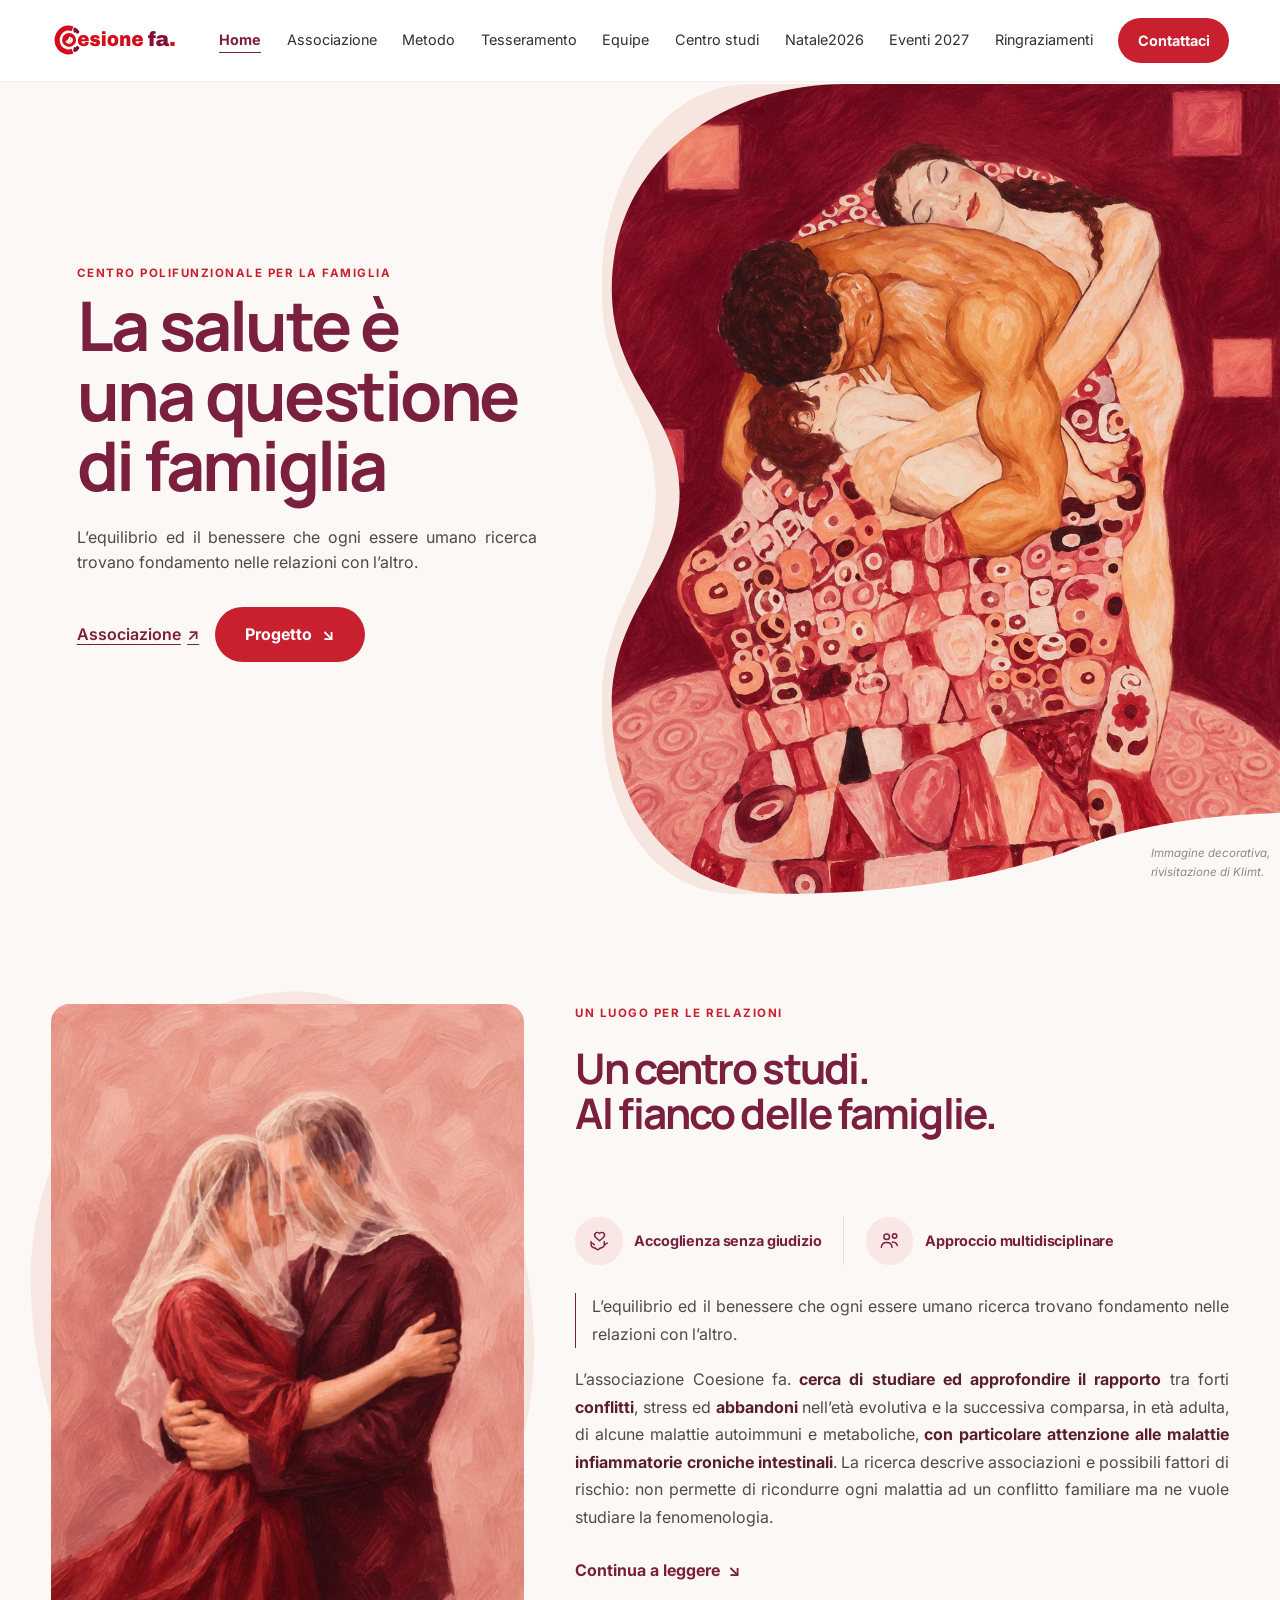
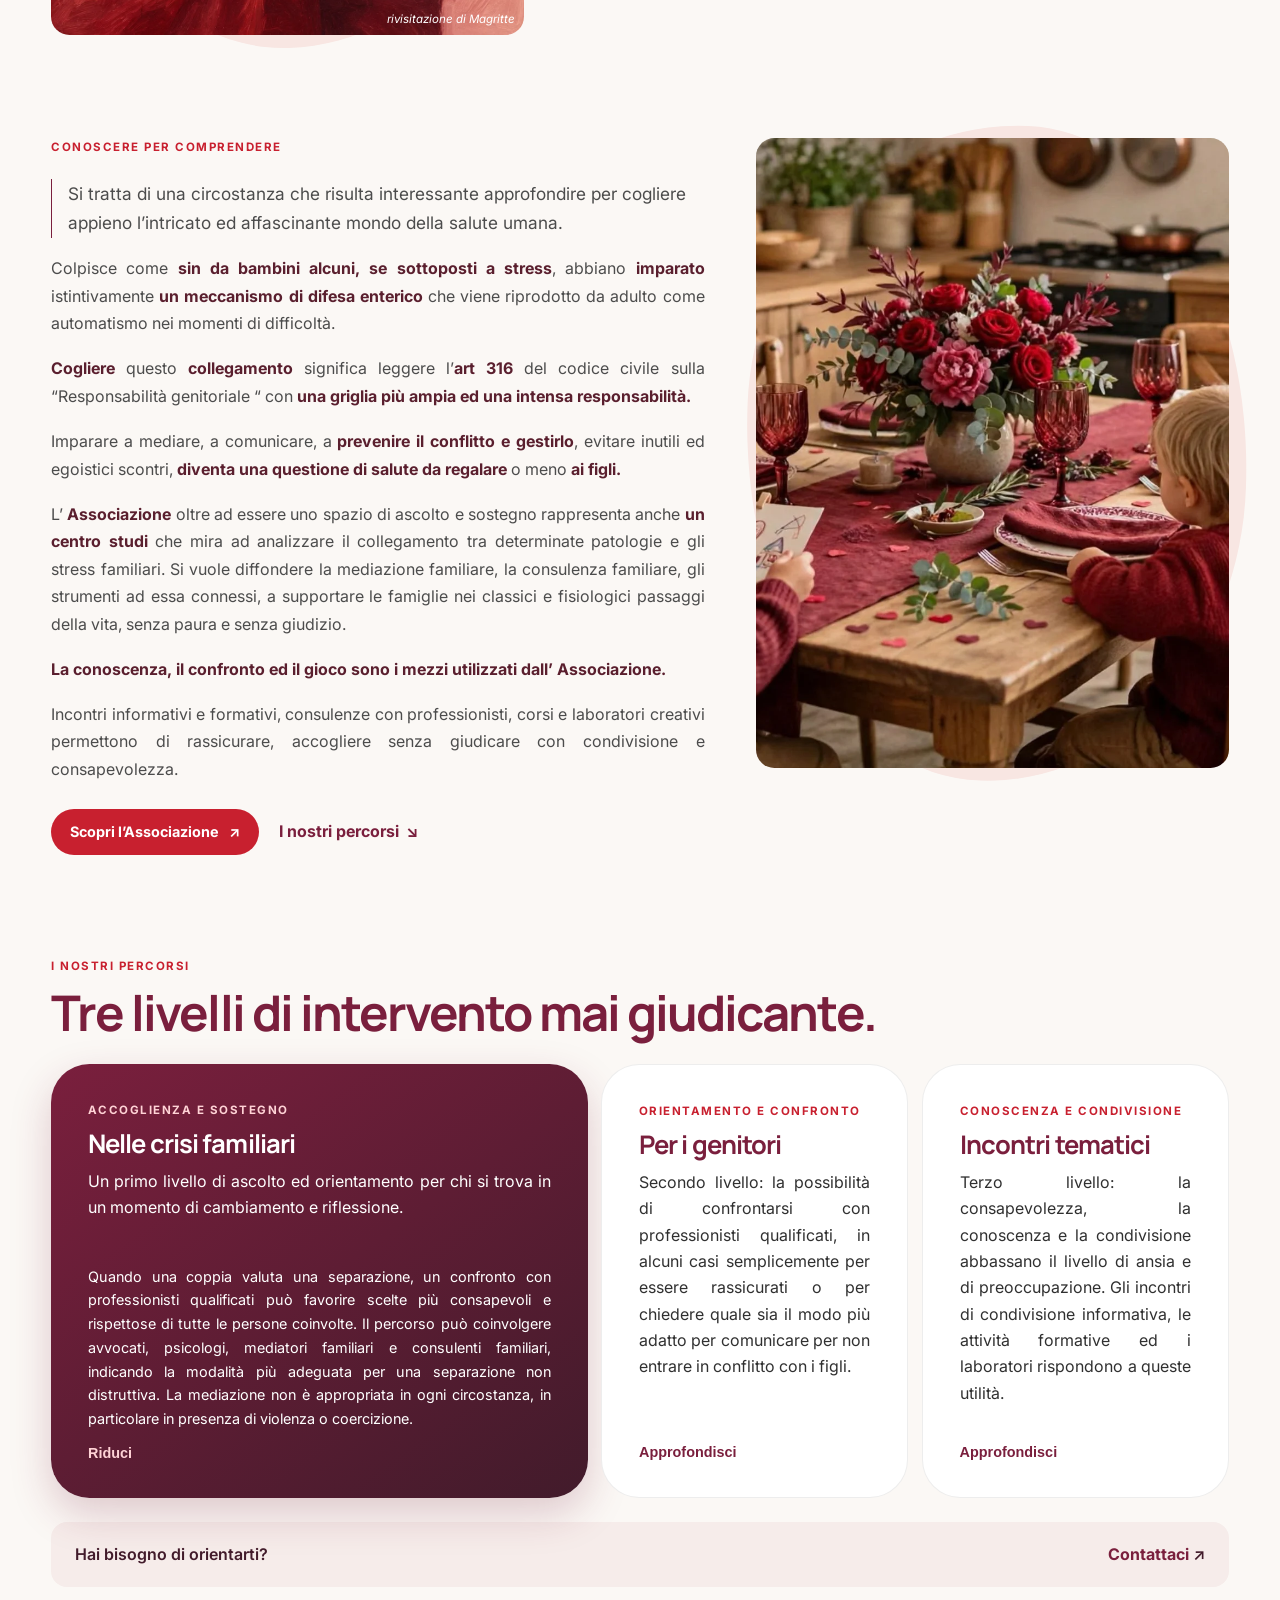
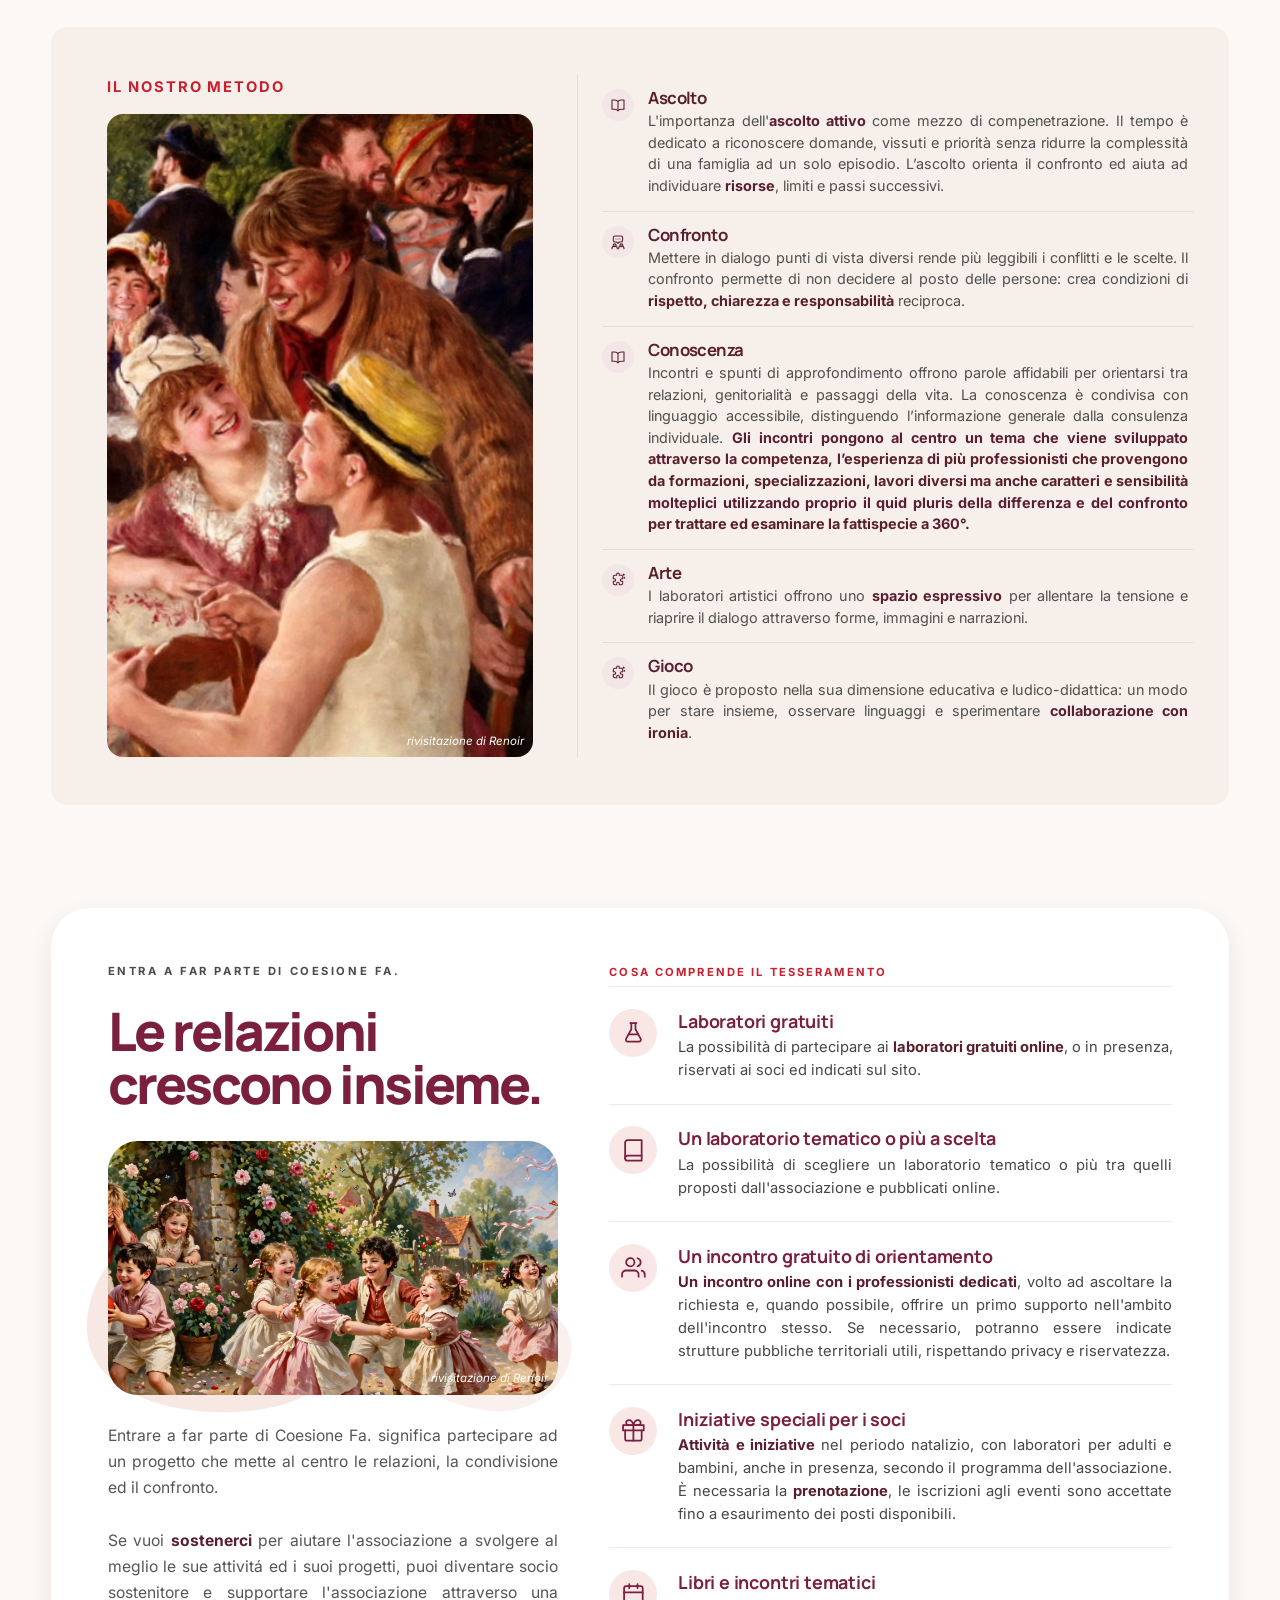
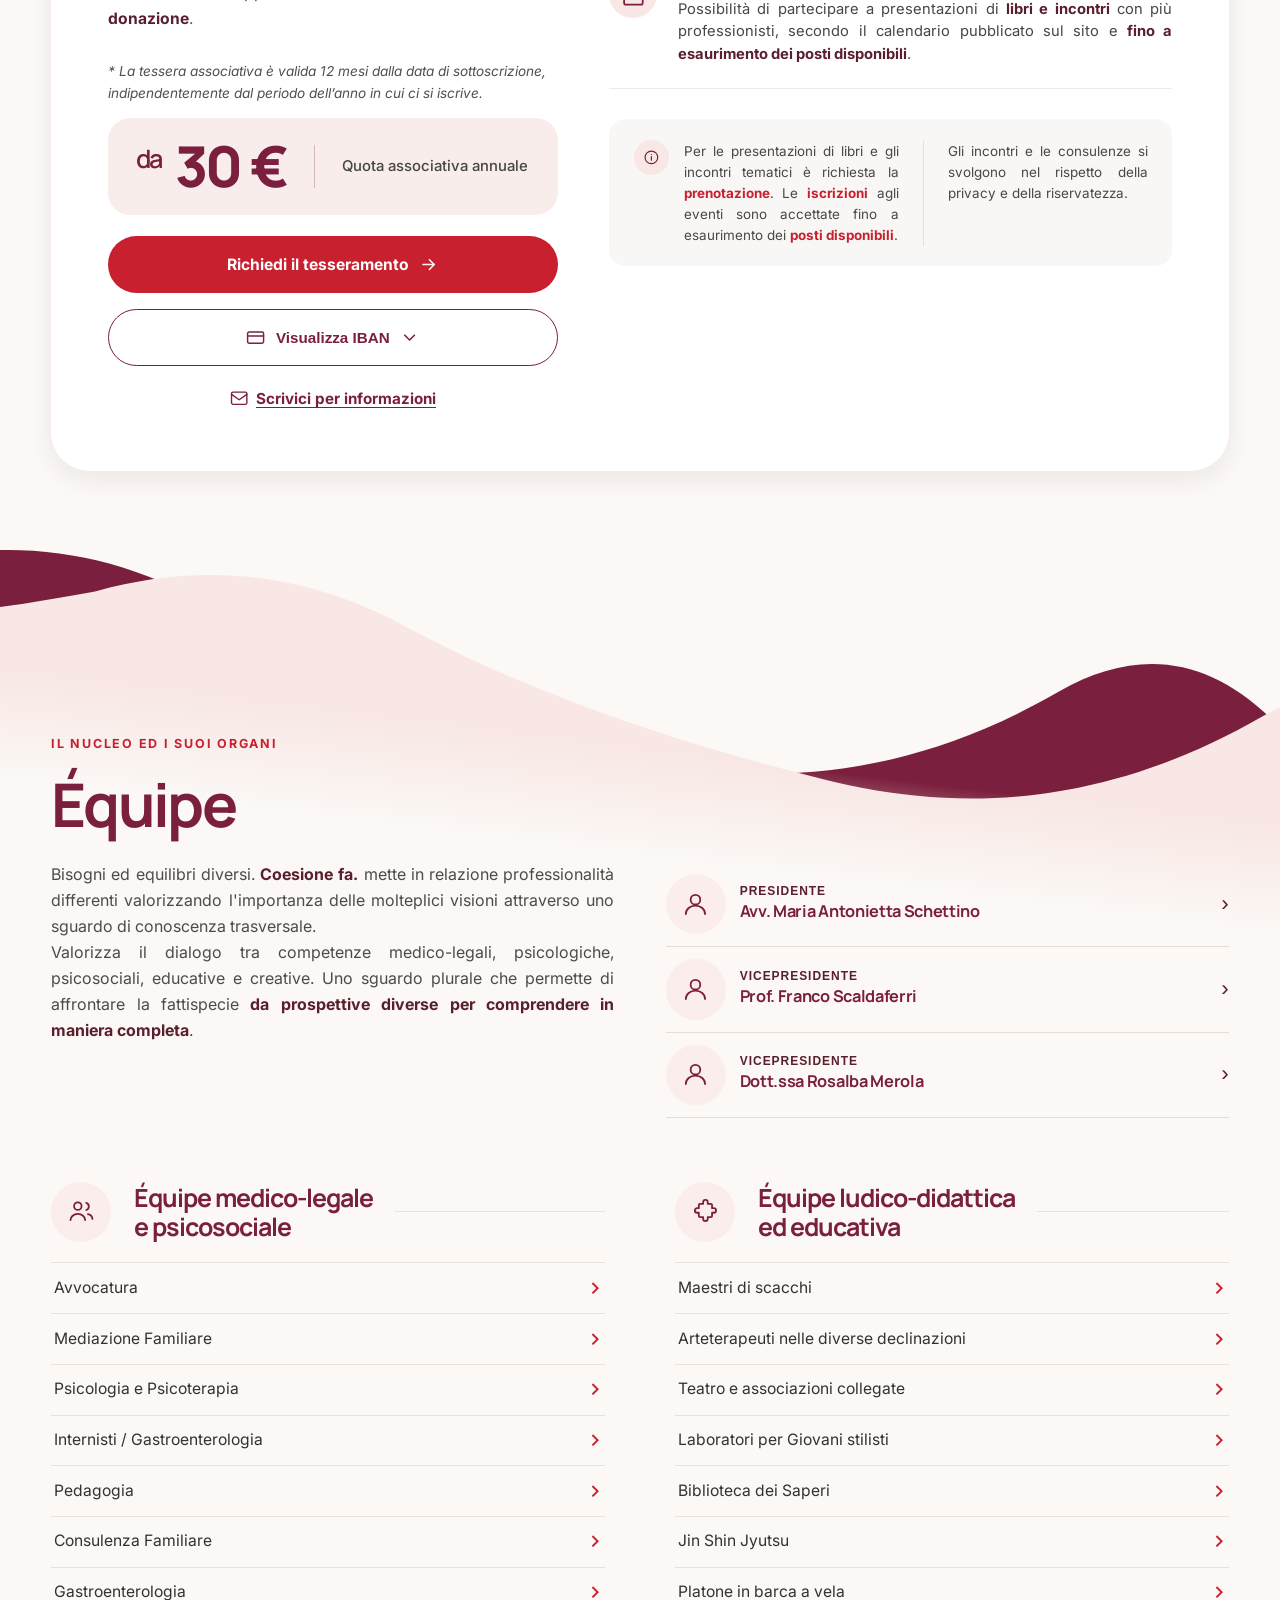
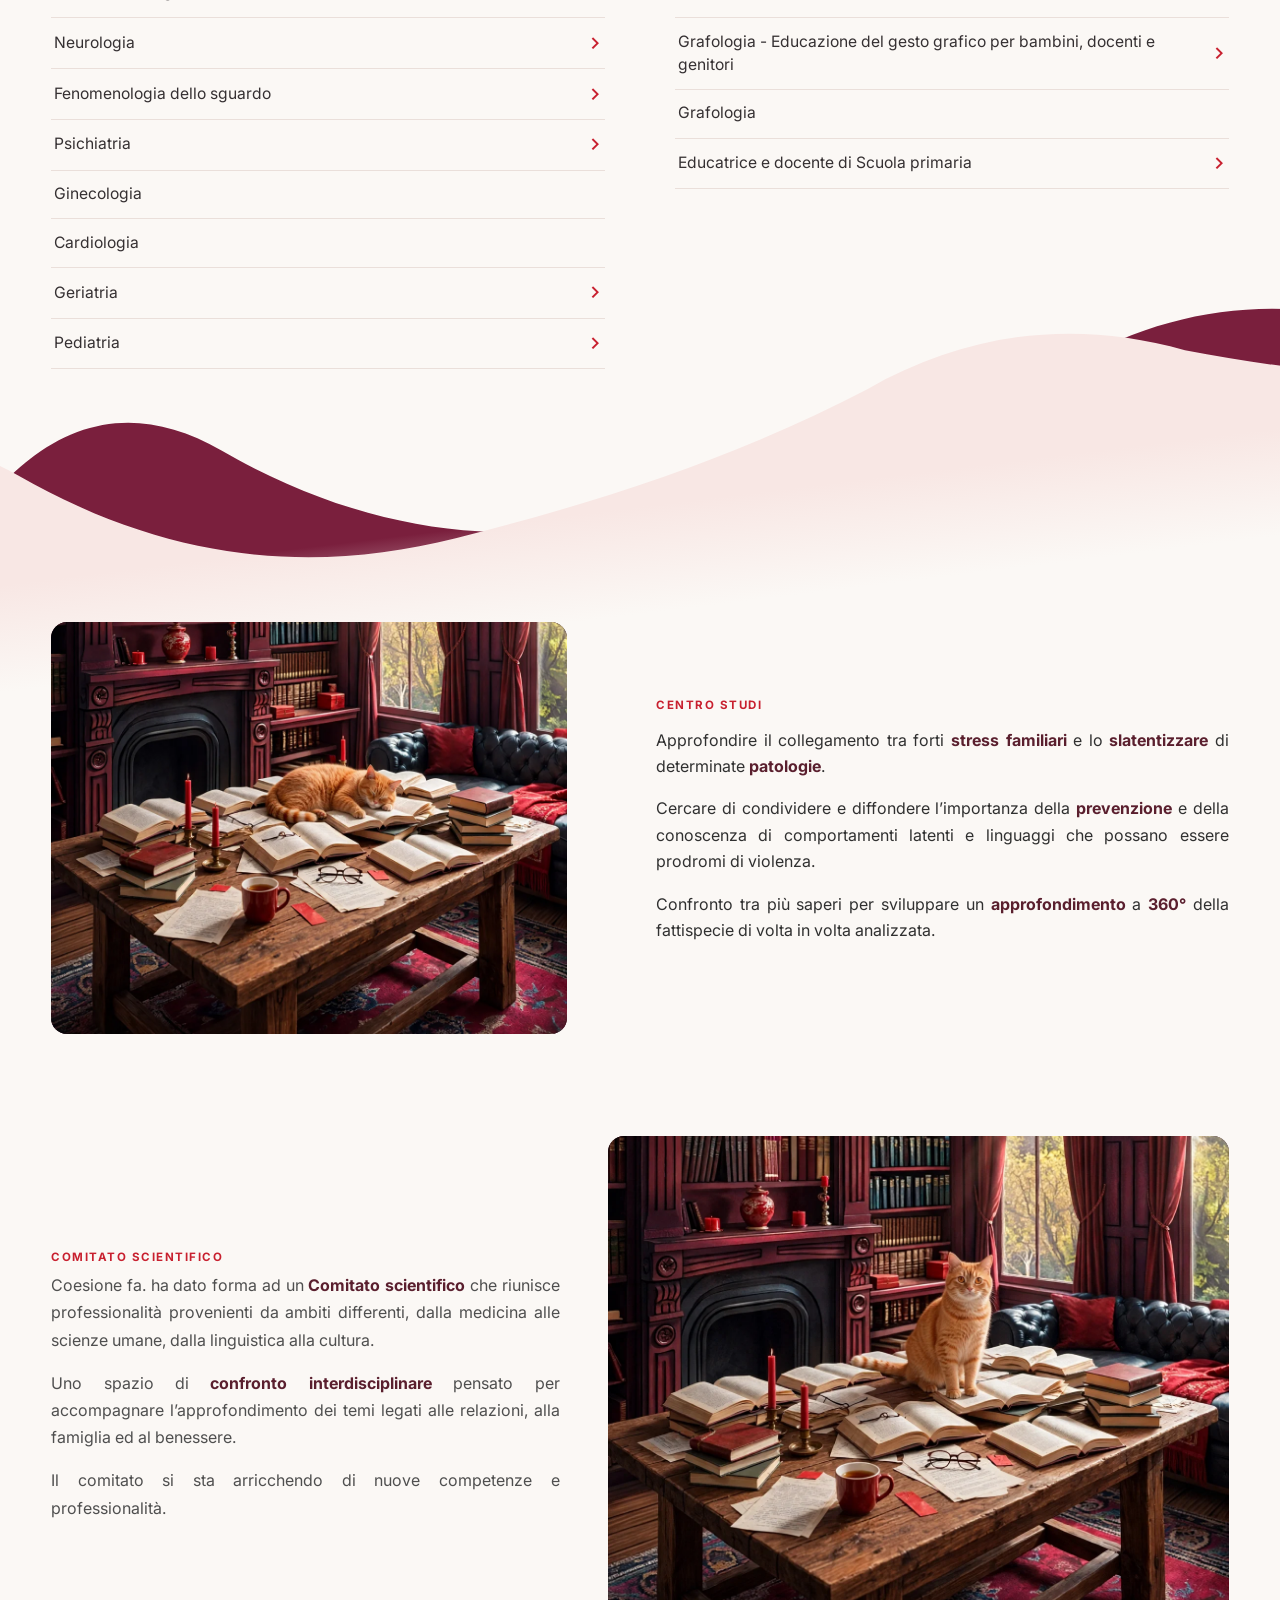
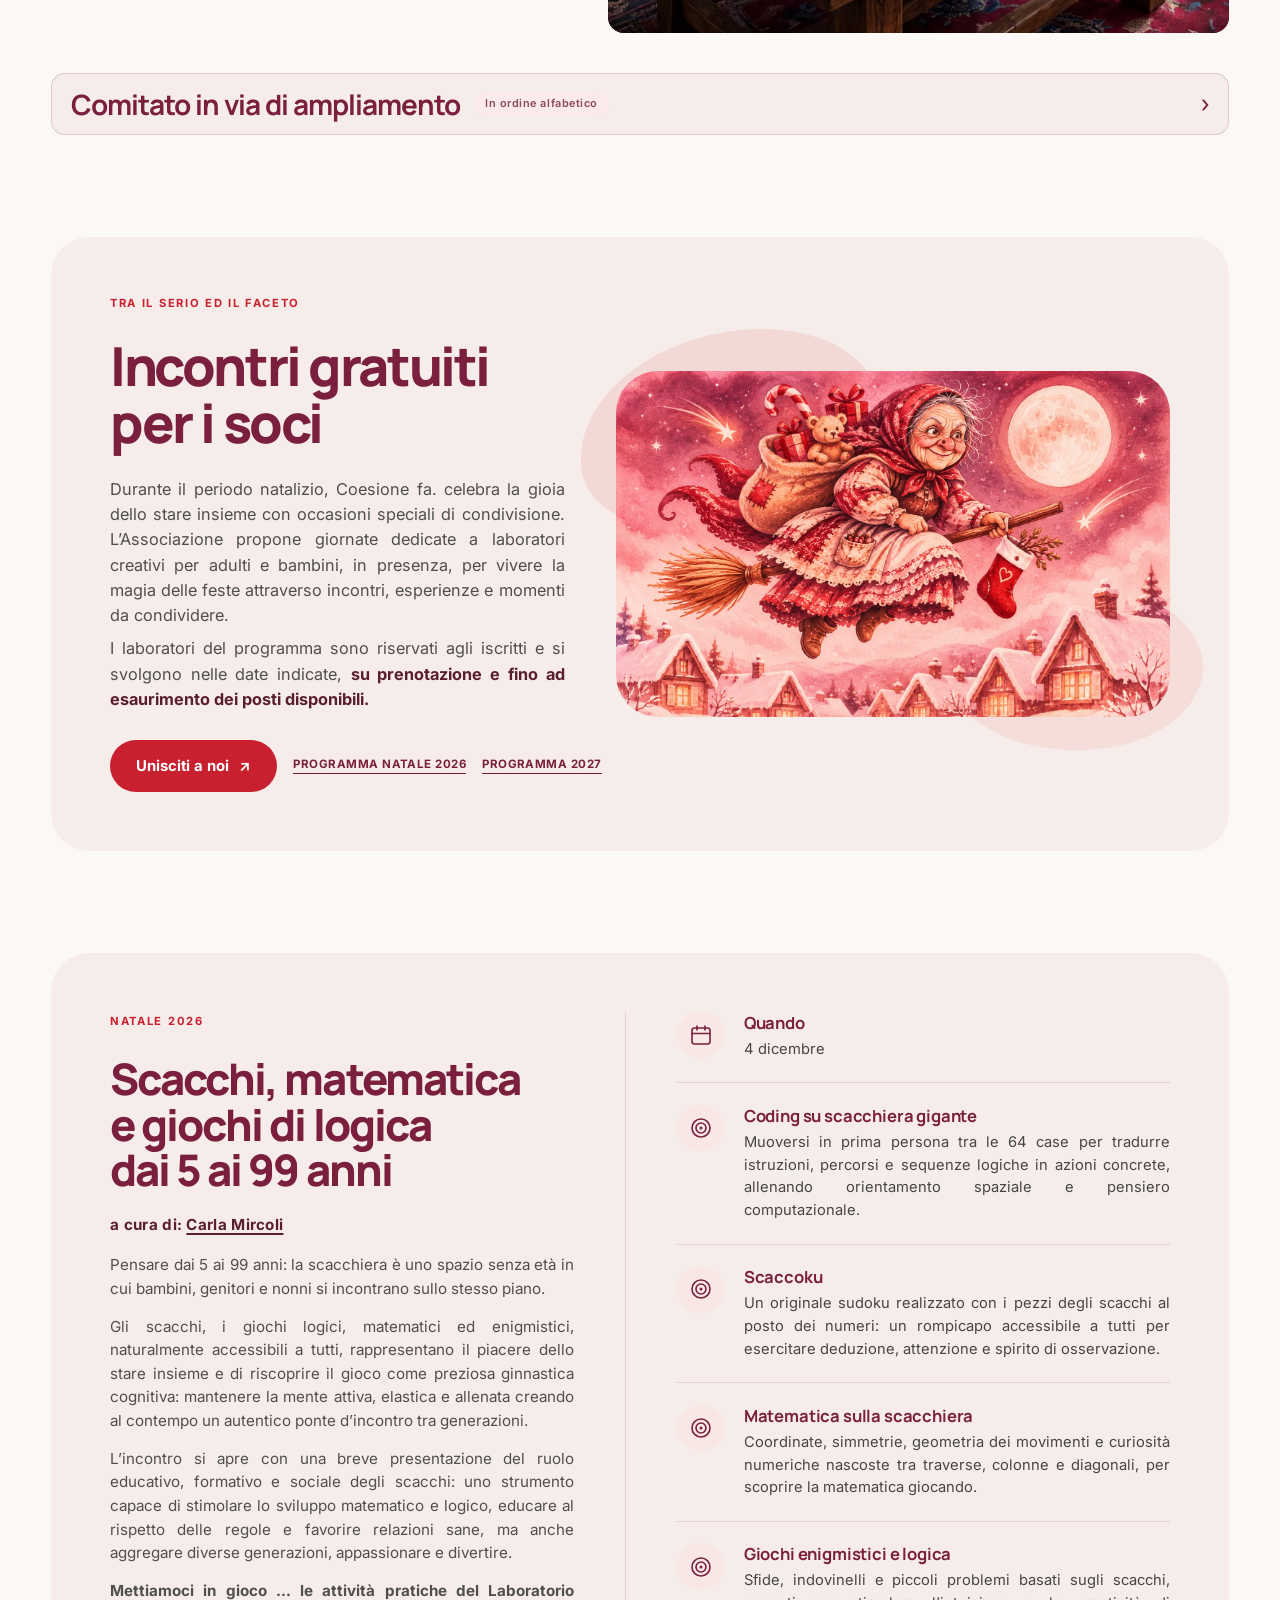
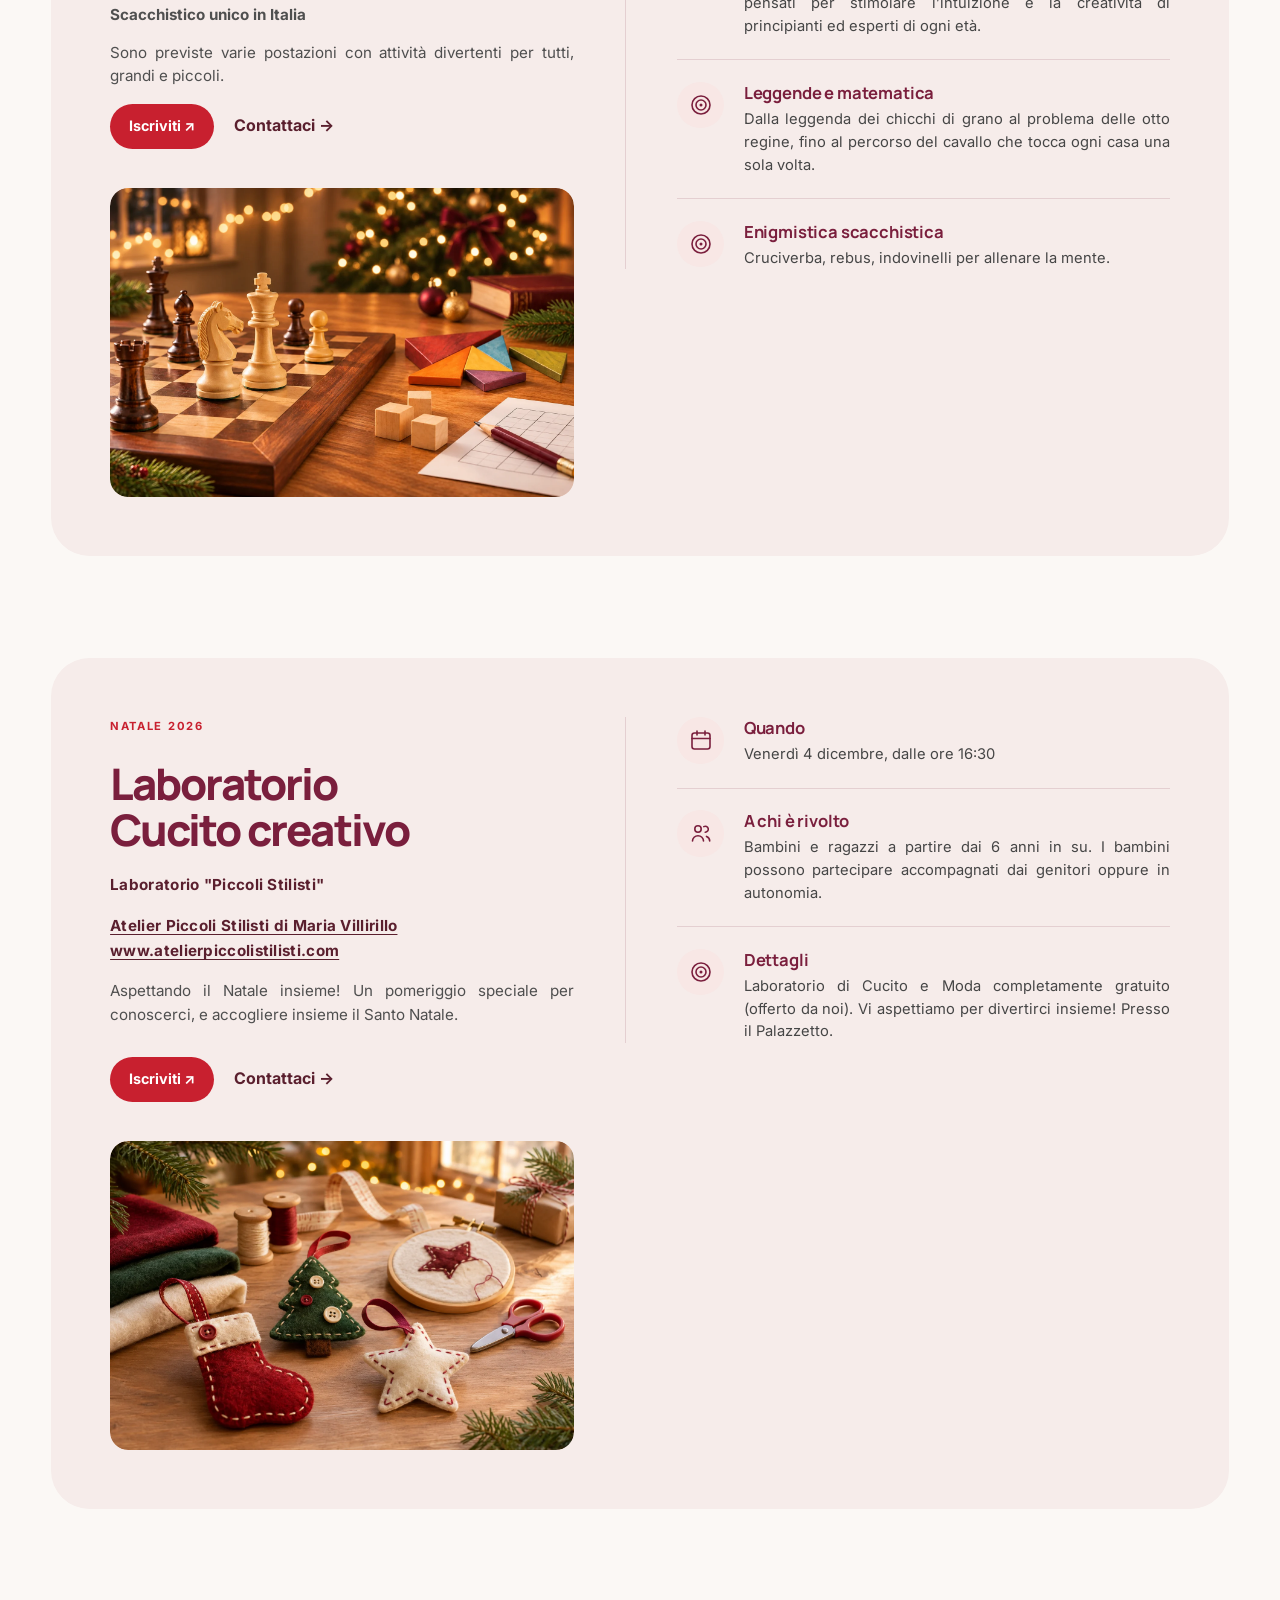
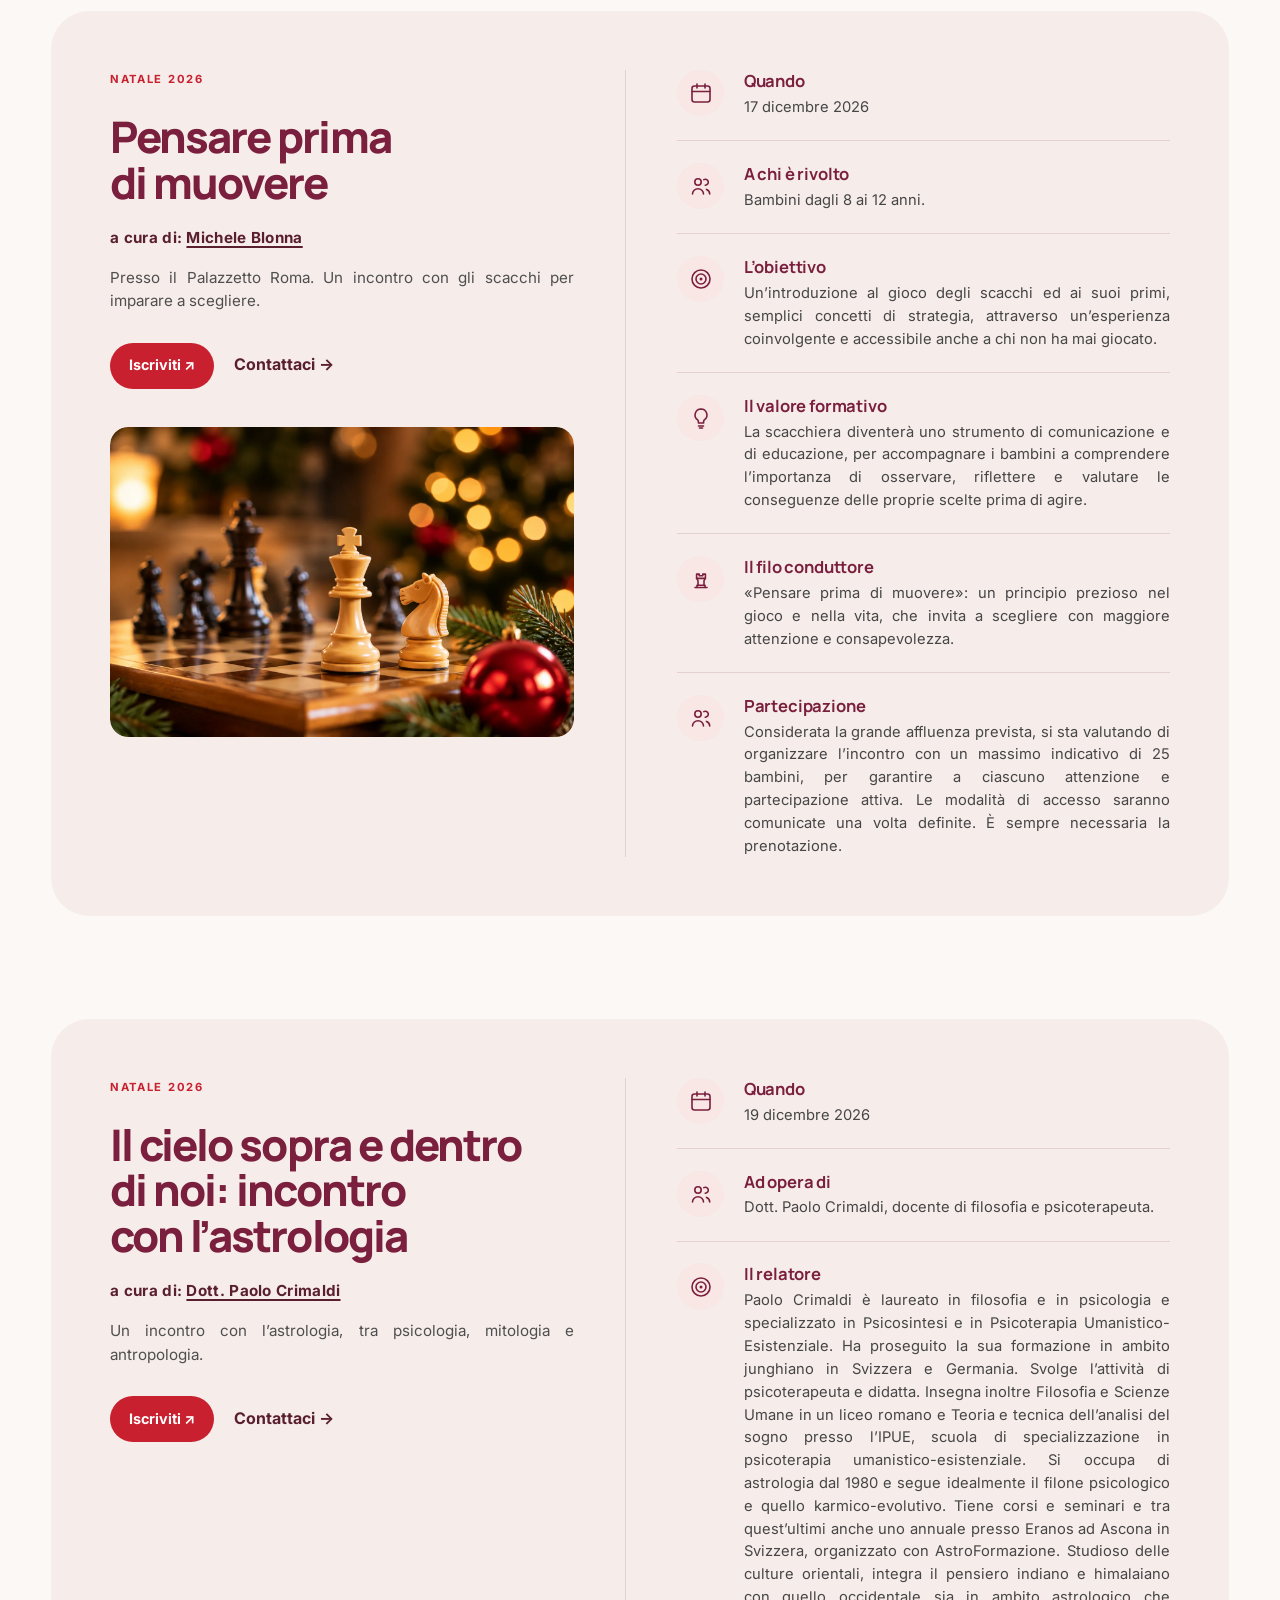
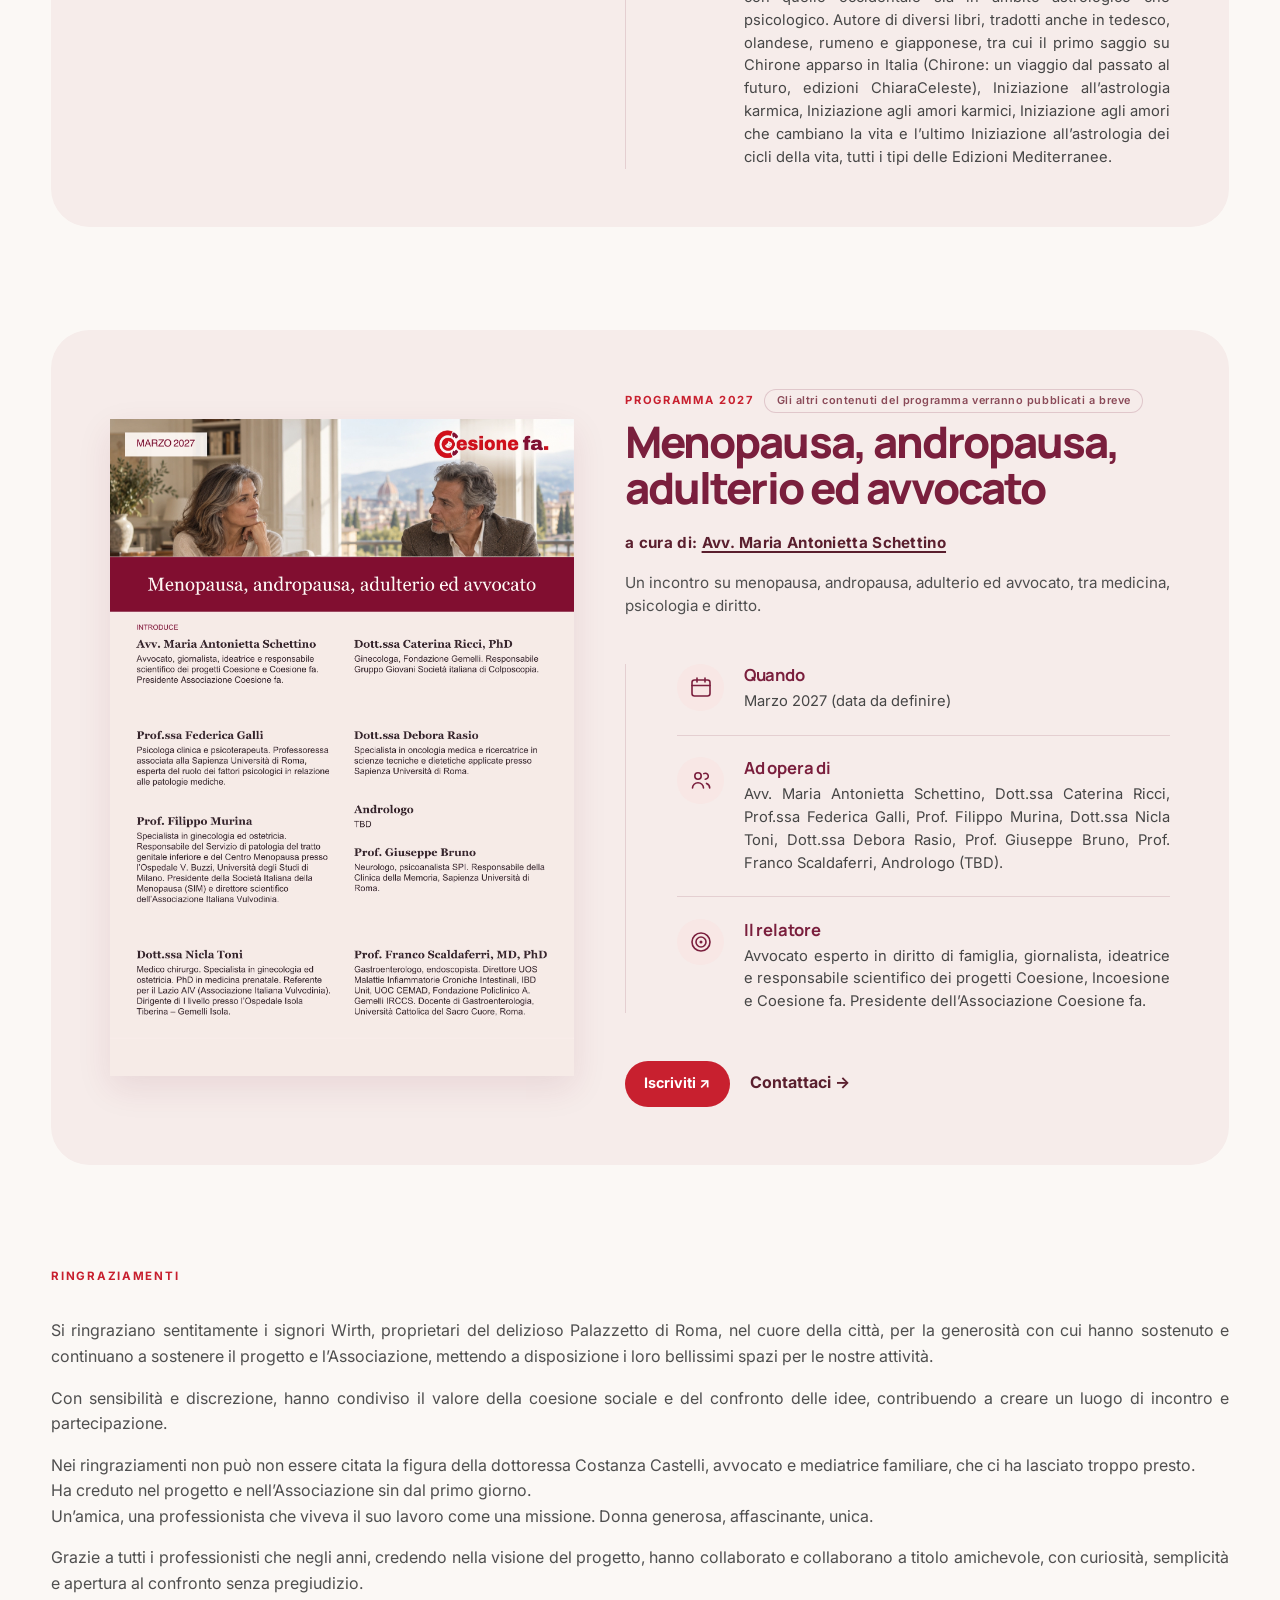
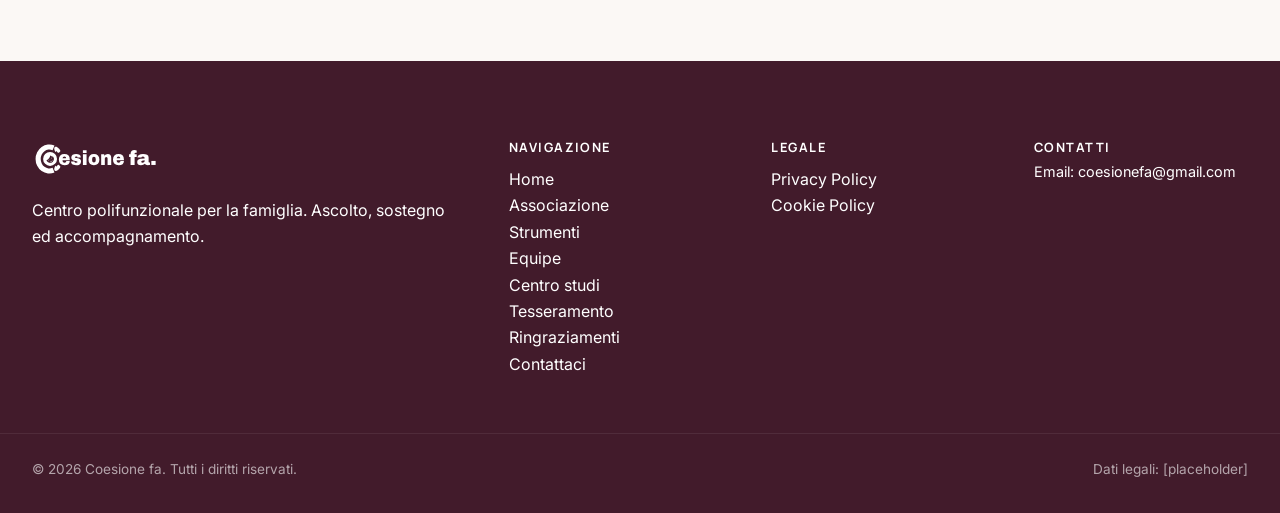
==== commit 6c02213a: "Rename Consulente familiare to Consulenza Familiare" ====
--- a/index.html
+++ b/index.html
@@ -1145,7 +1145,7 @@
   }
 })();
 </script>
-<script src="js/equipe.js?v=40"></script>
+<script src="js/equipe.js?v=41"></script>
 <script src="js/comitato.js?v=18"></script>
 <script>
 // Allinea gli ancoraggi dopo il caricamento dei font e la chiusura dell'intro,
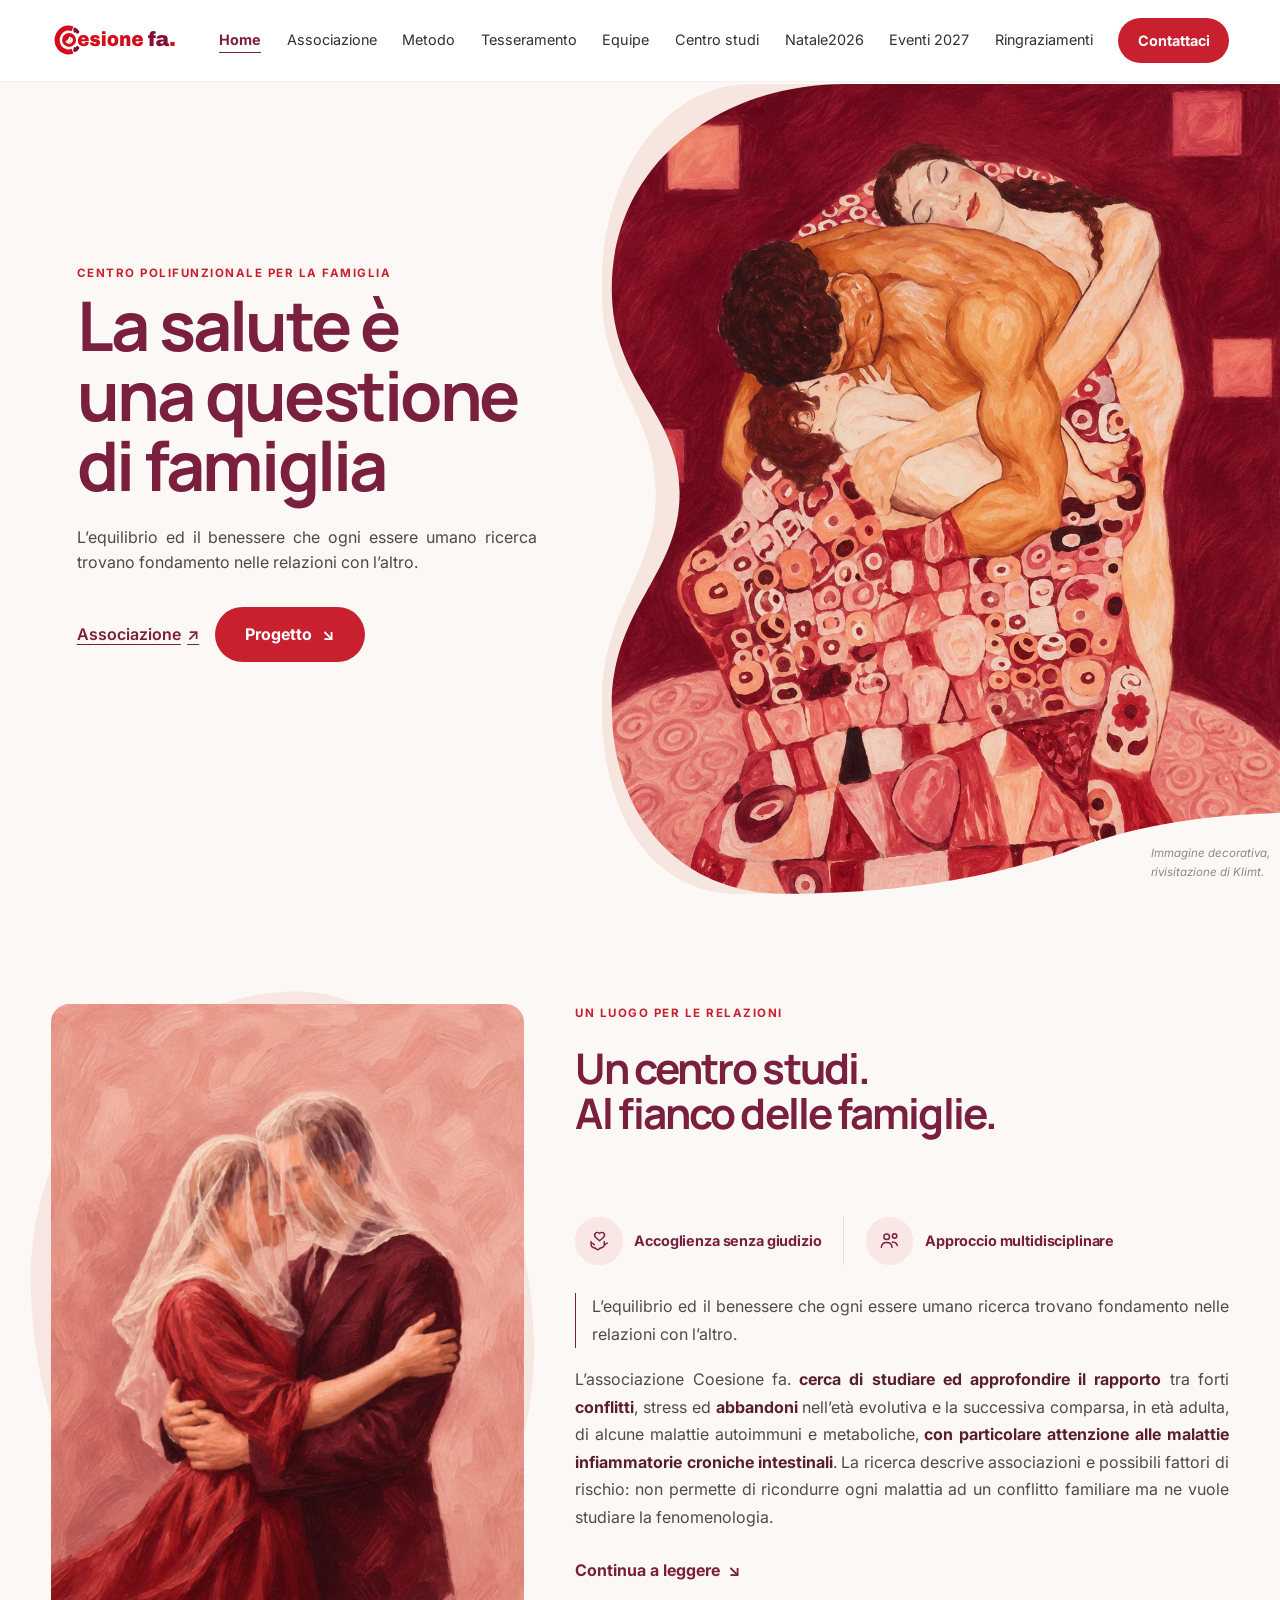
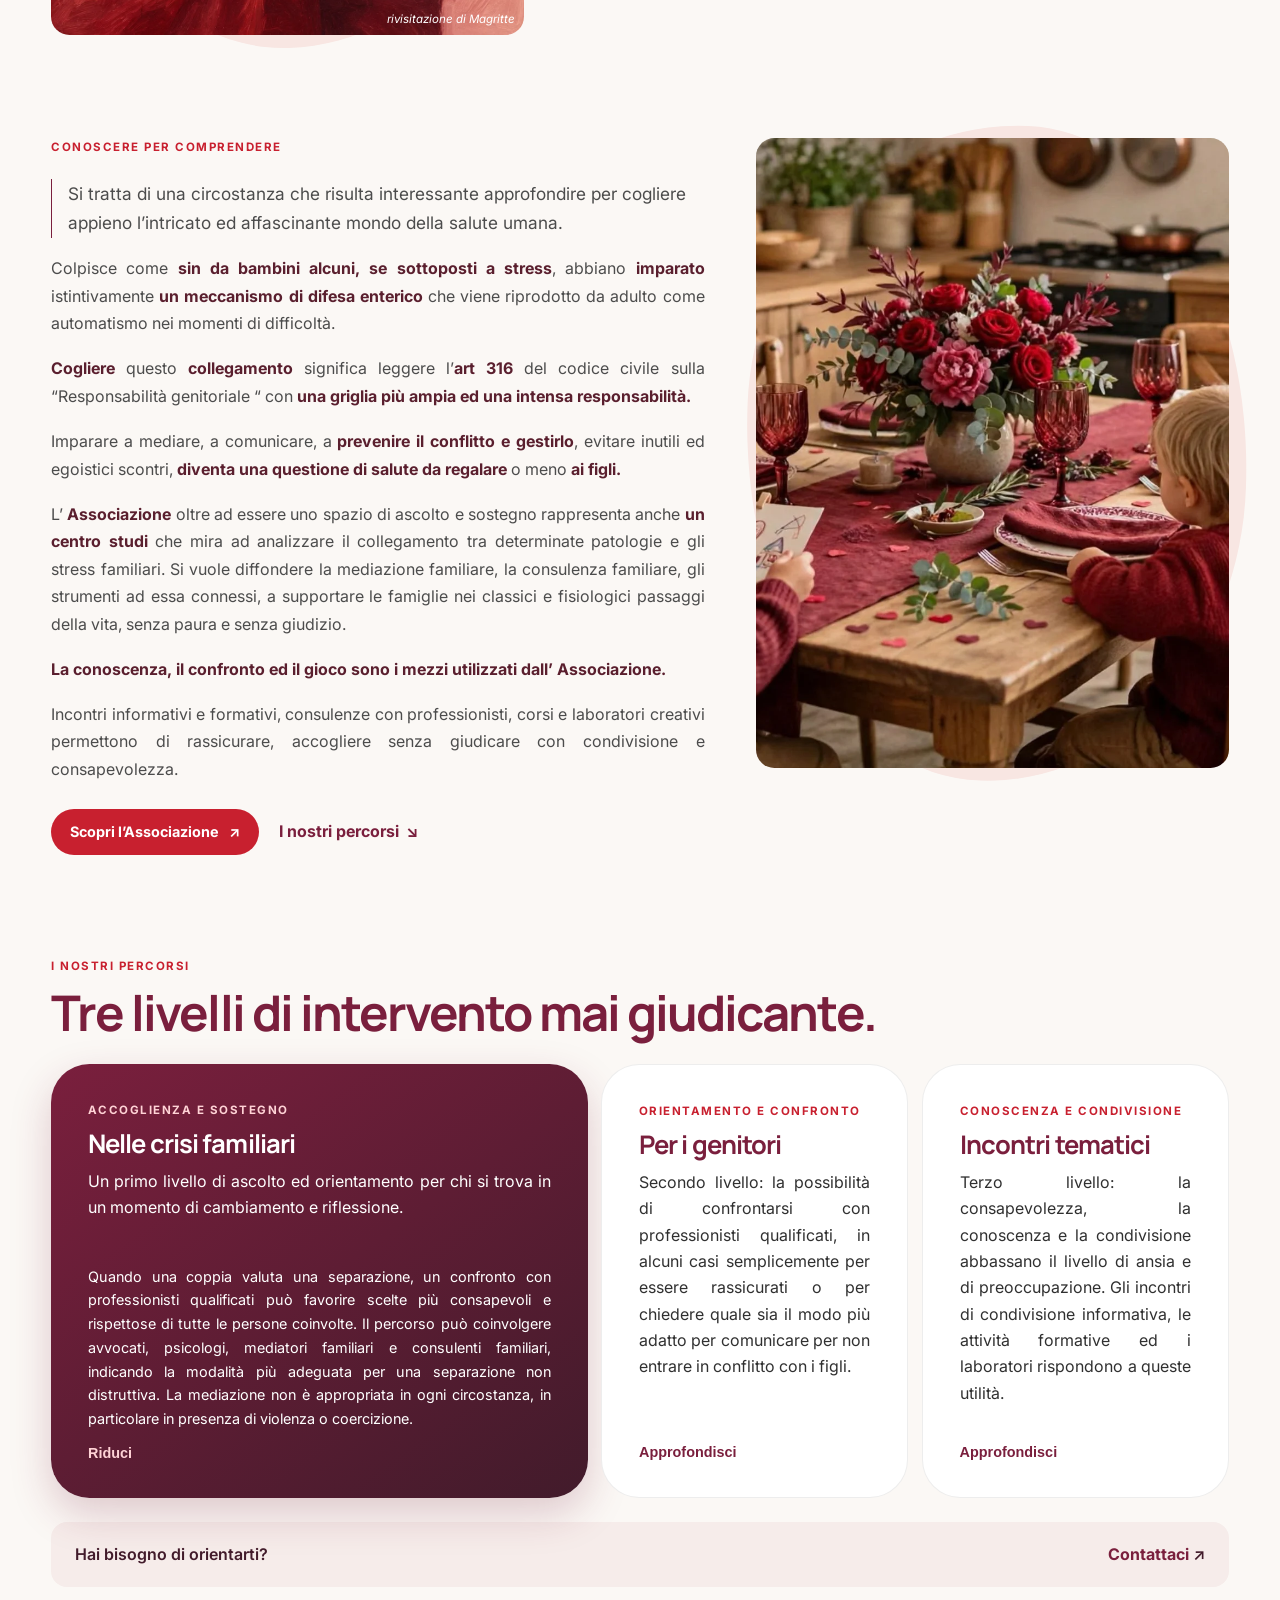
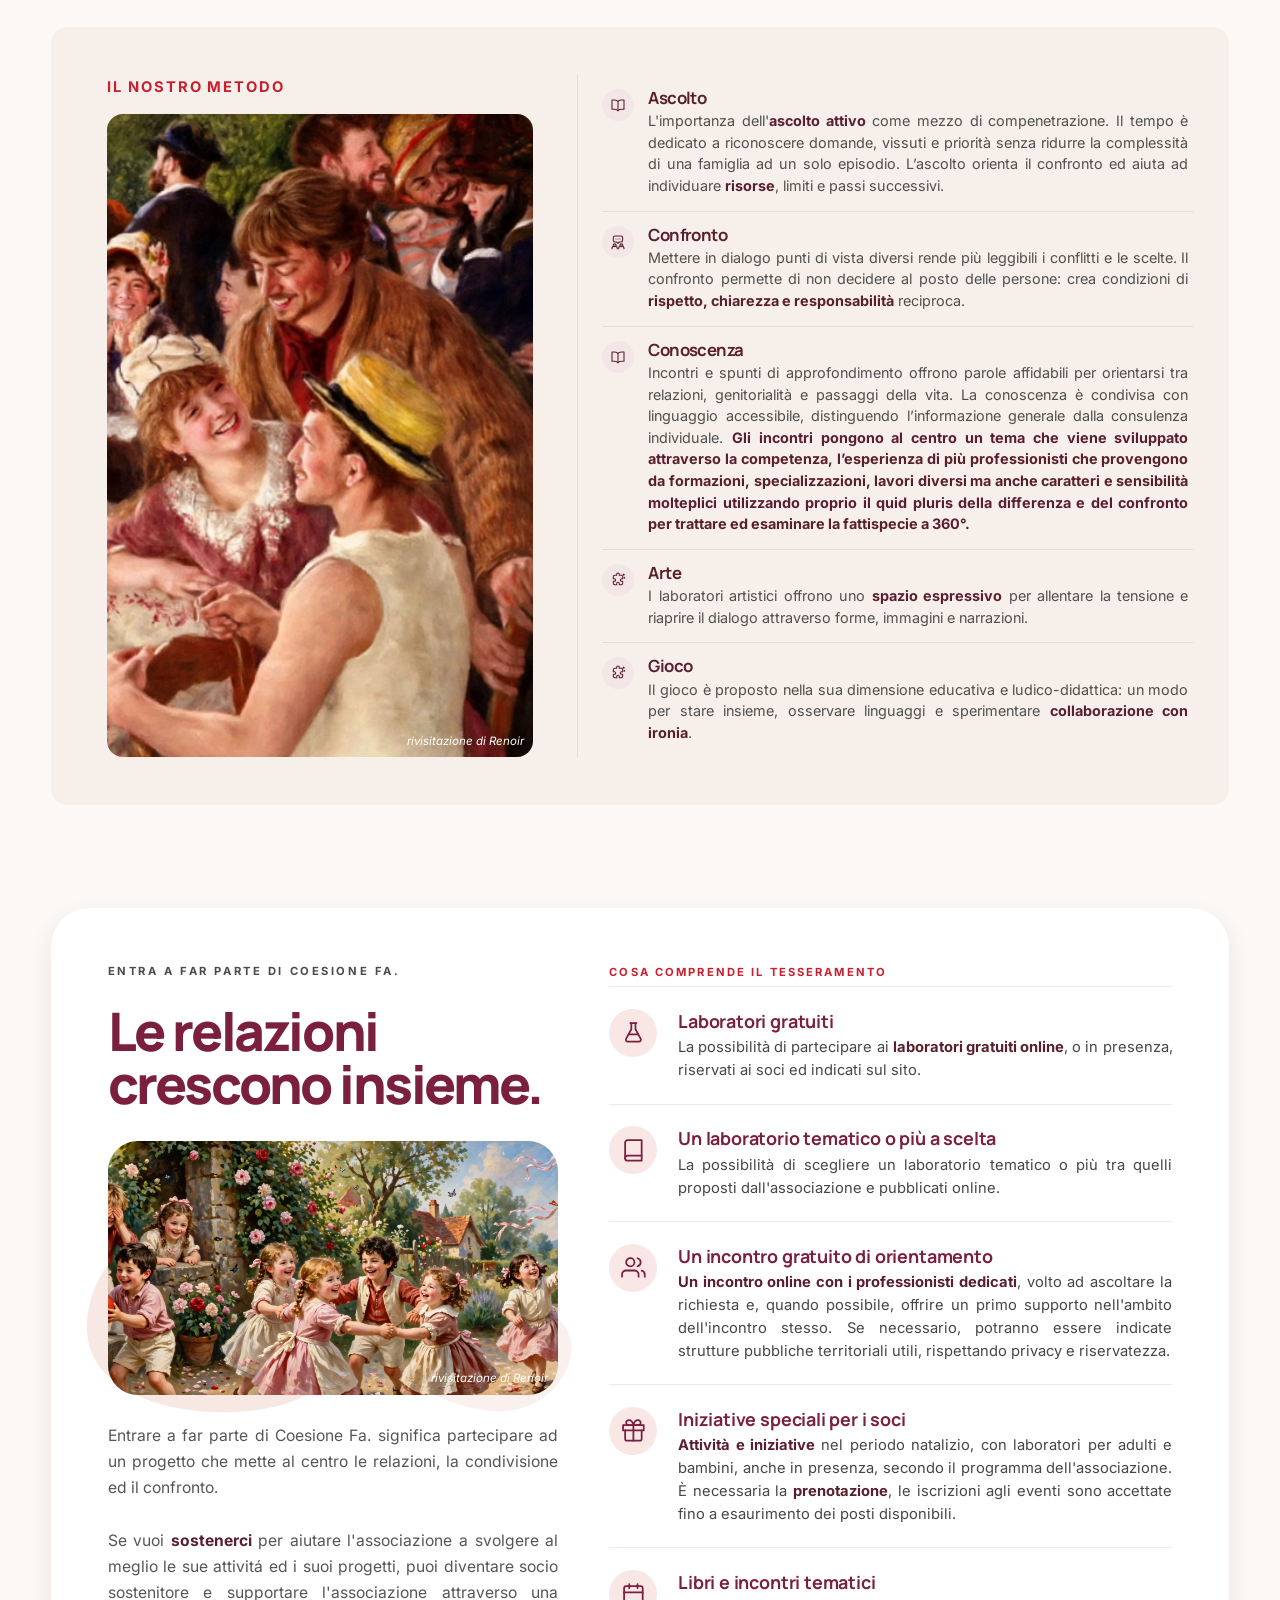
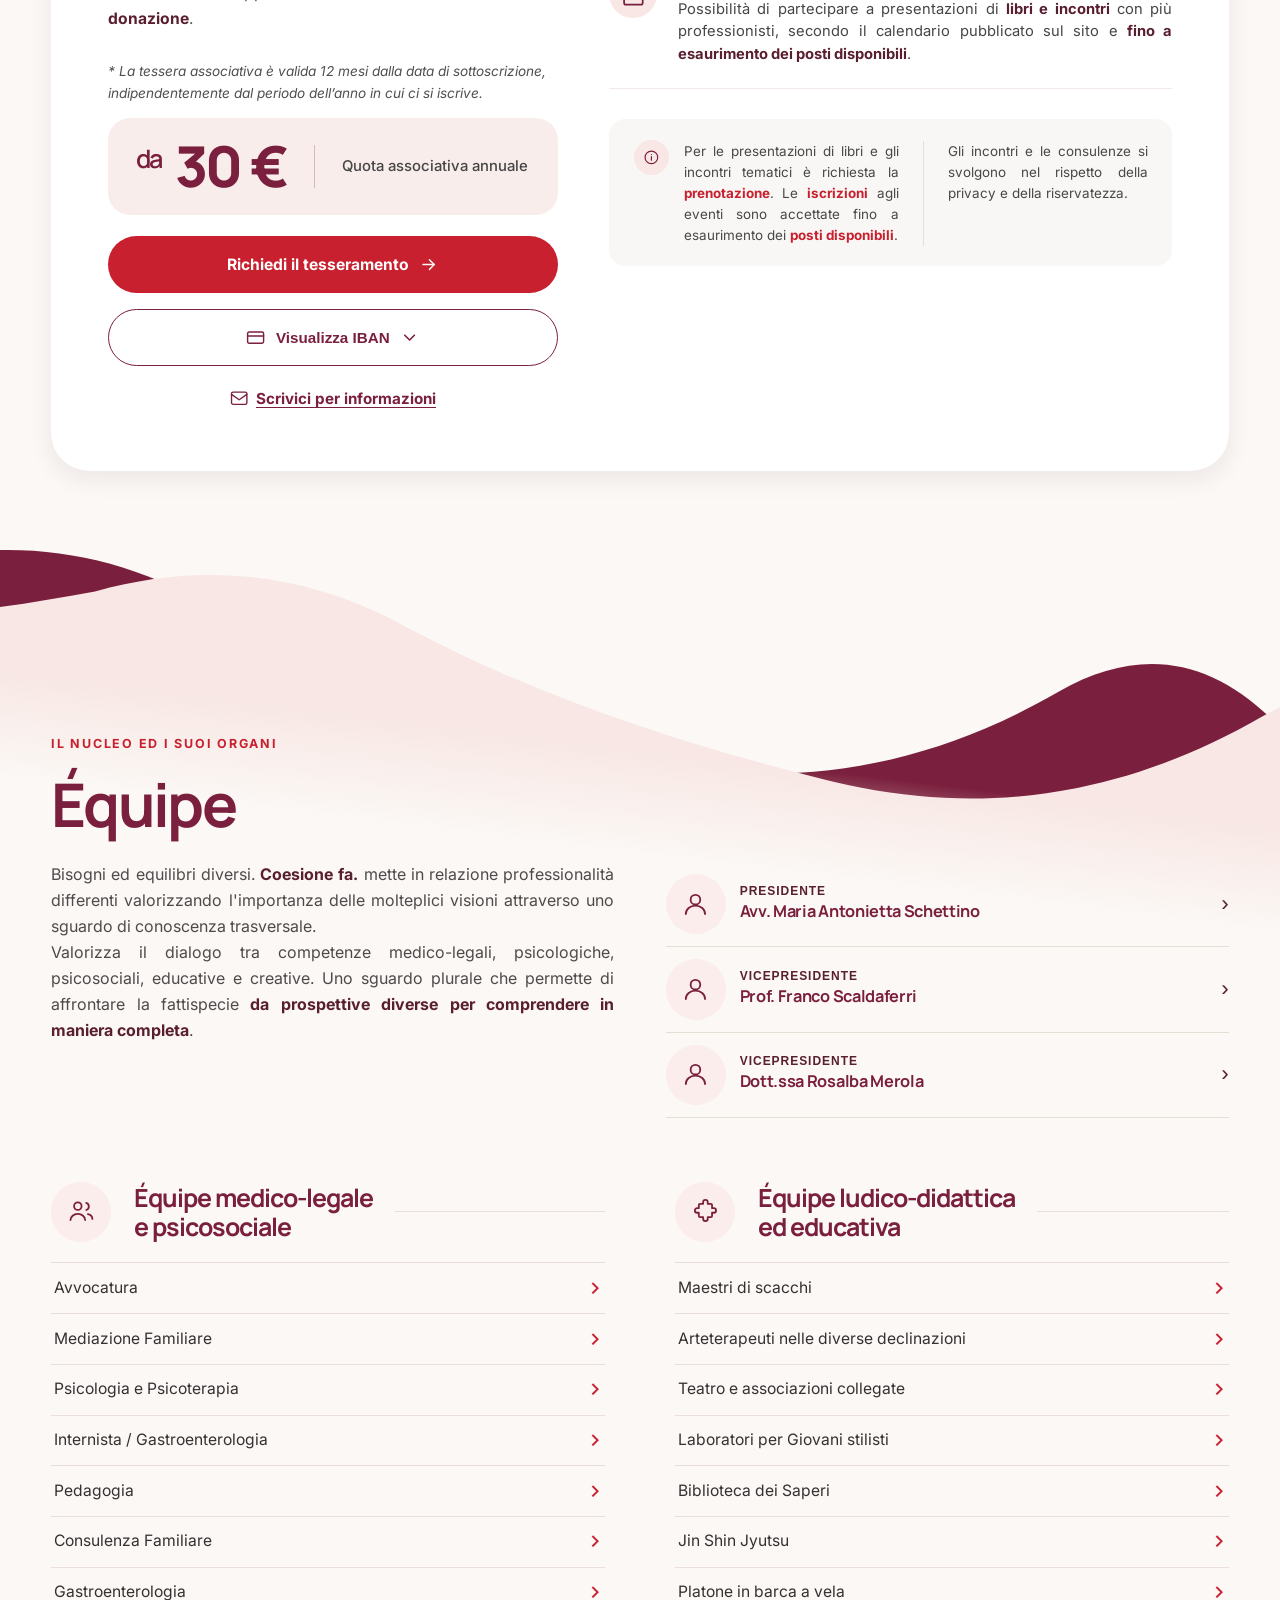
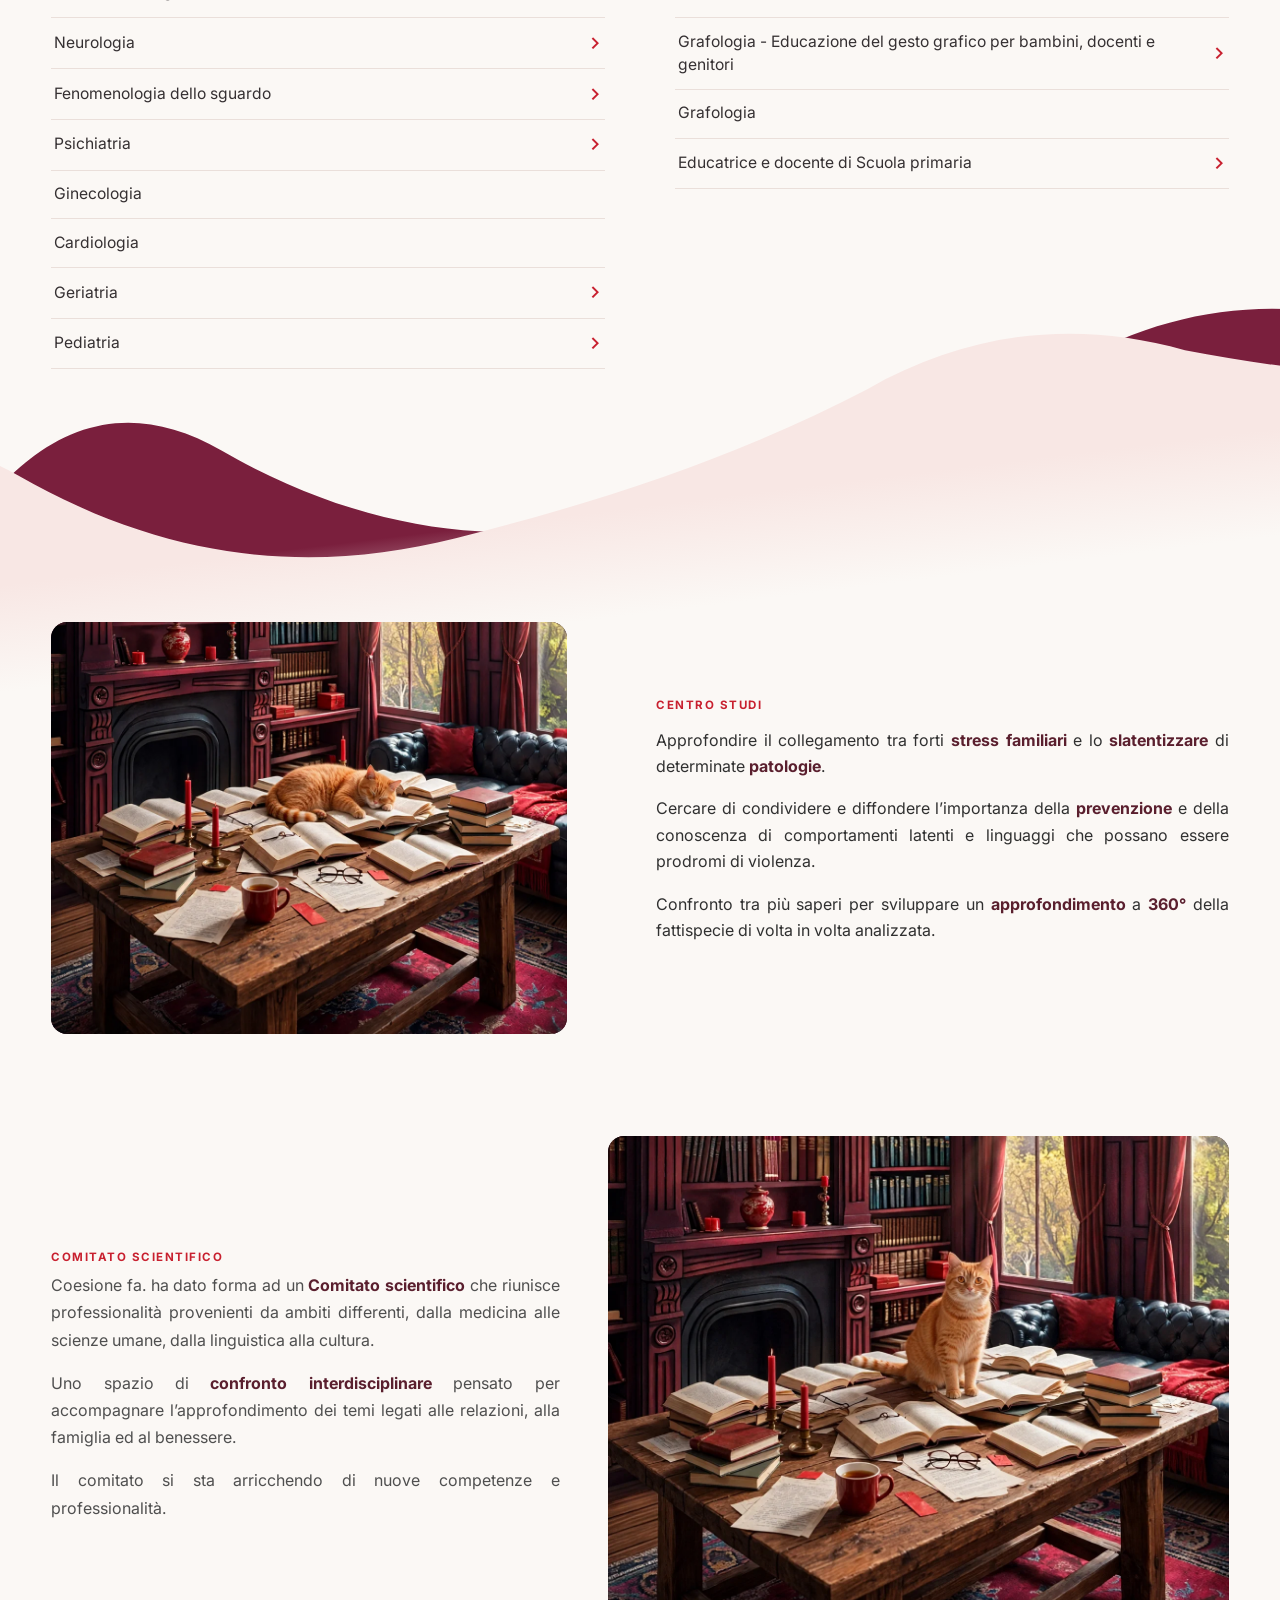
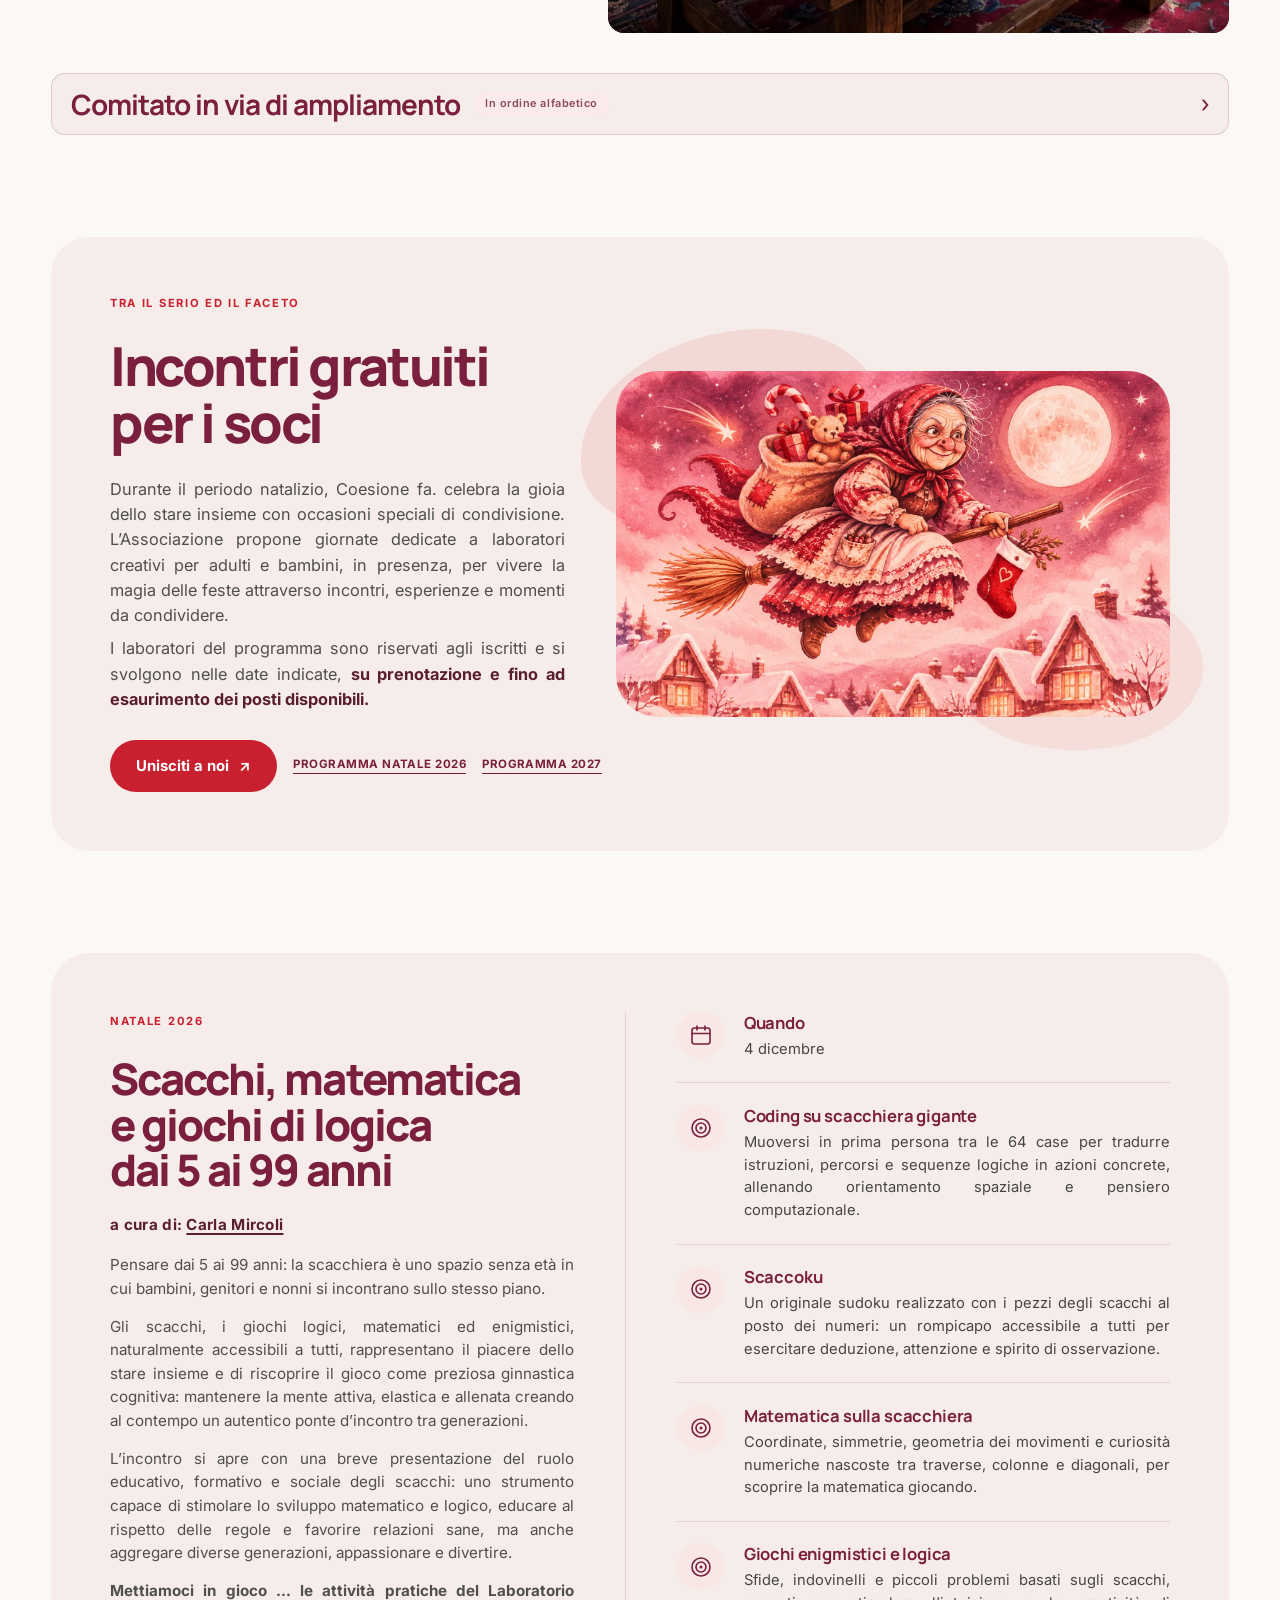
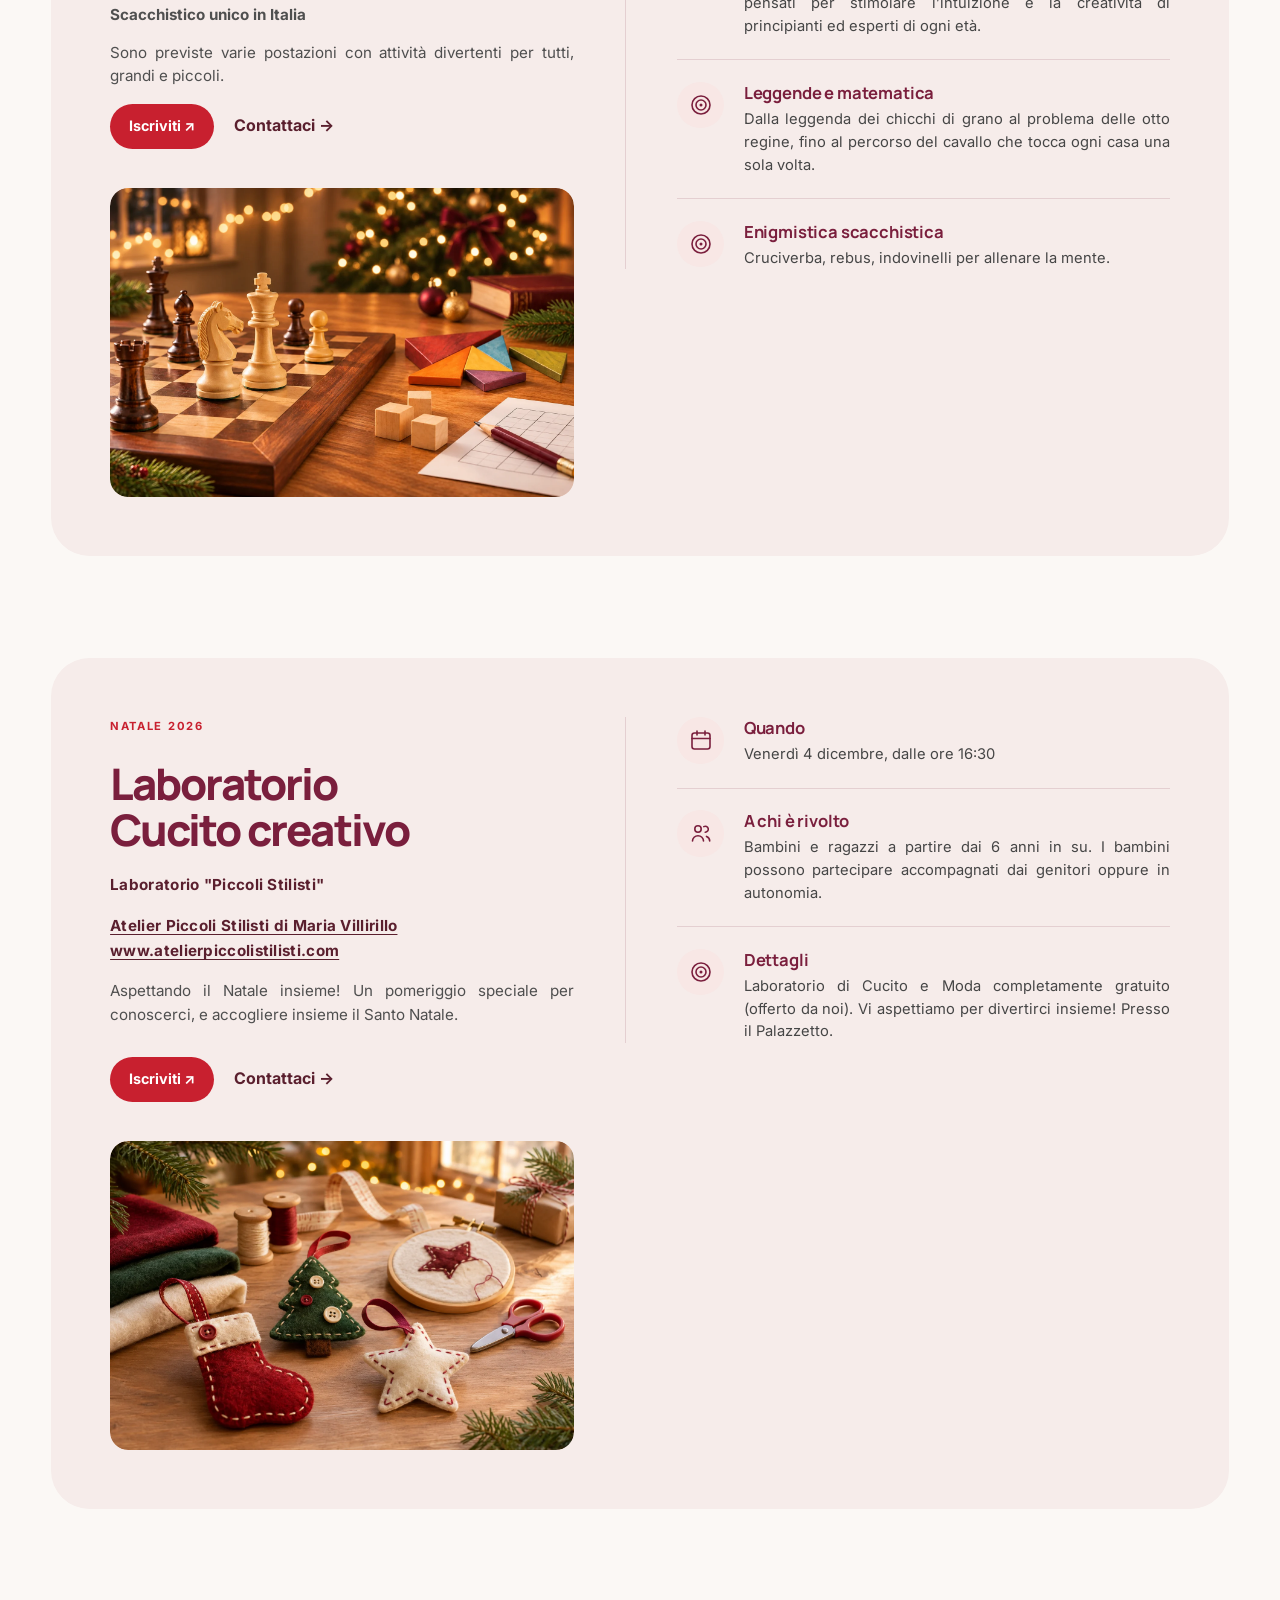
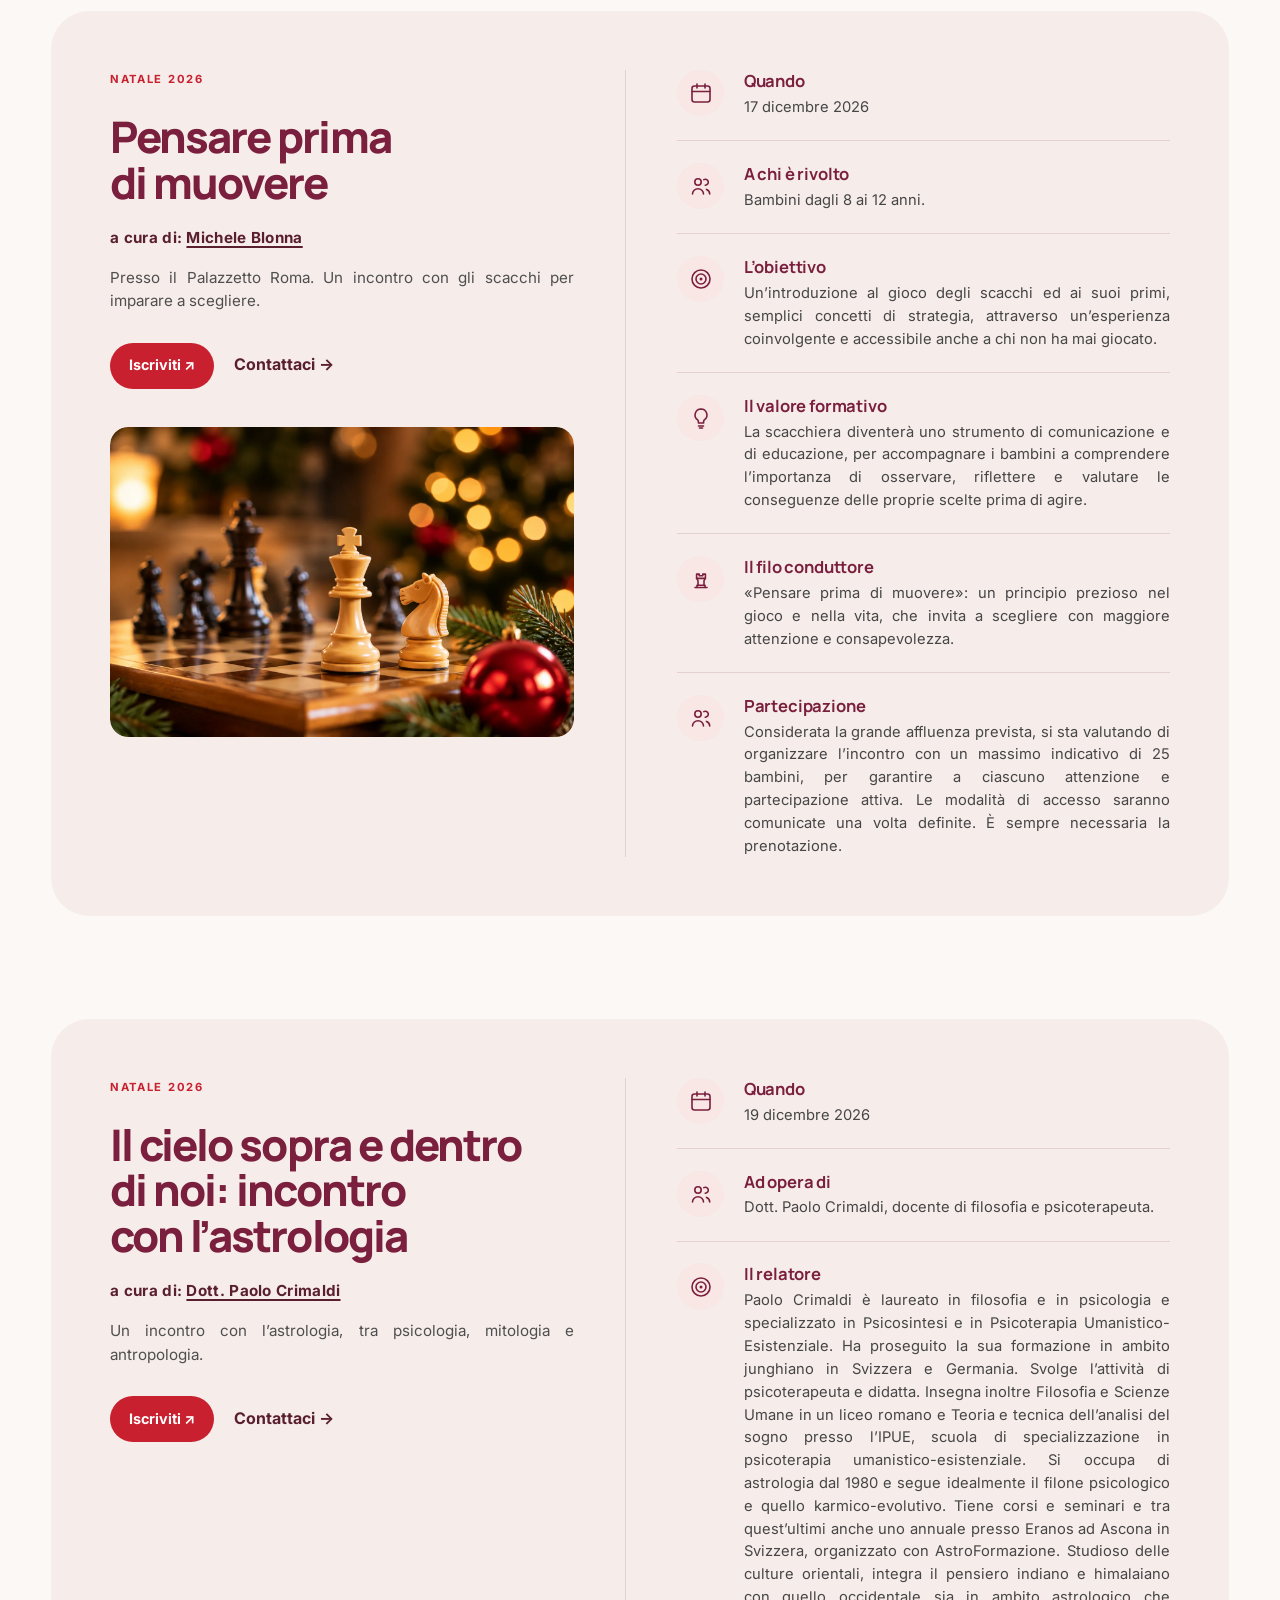
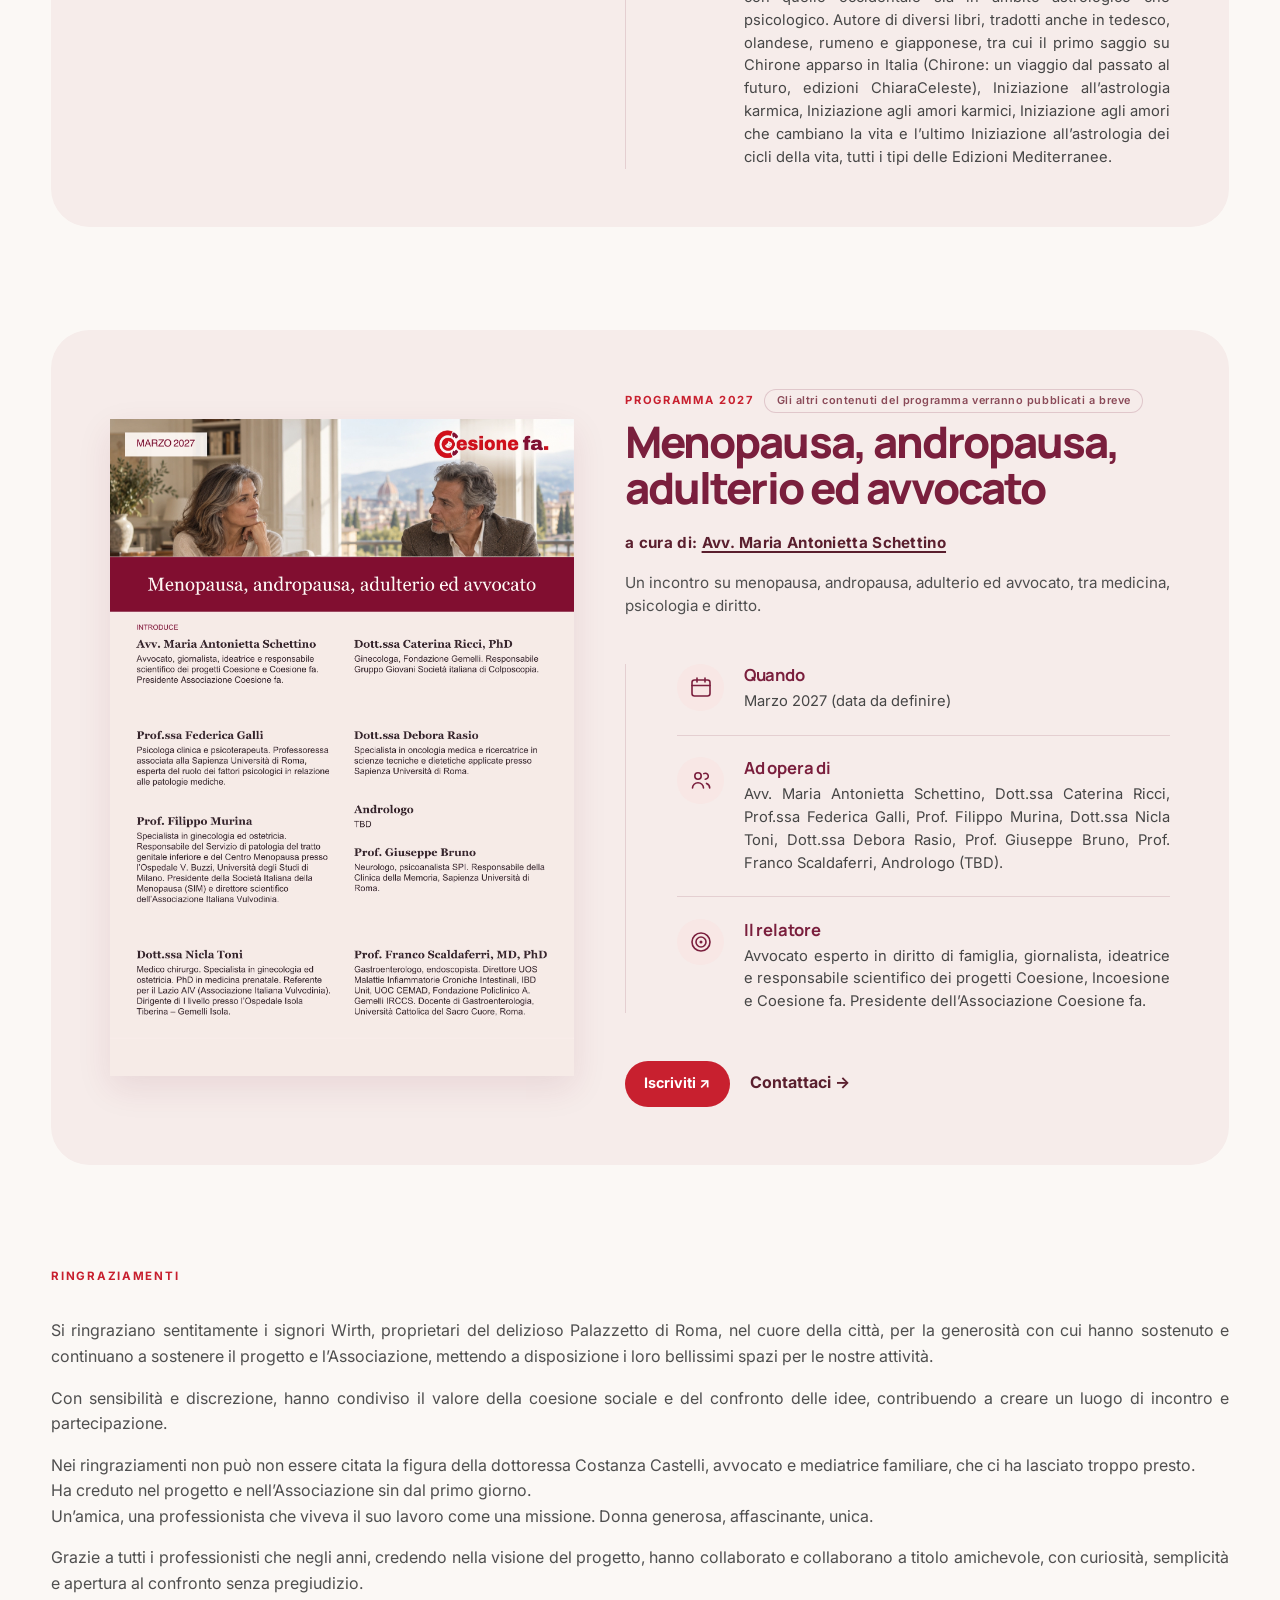
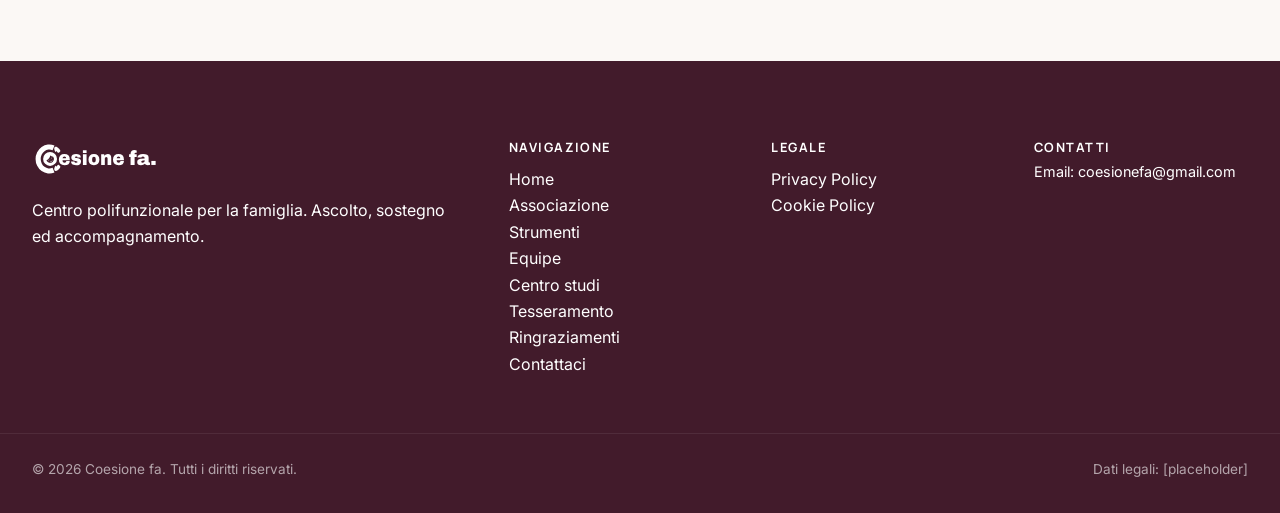
==== commit bd60cb42: "Fix Internista label" ====
--- a/index.html
+++ b/index.html
@@ -1145,7 +1145,7 @@
   }
 })();
 </script>
-<script src="js/equipe.js?v=41"></script>
+<script src="js/equipe.js?v=42"></script>
 <script src="js/comitato.js?v=18"></script>
 <script>
 // Allinea gli ancoraggi dopo il caricamento dei font e la chiusura dell'intro,
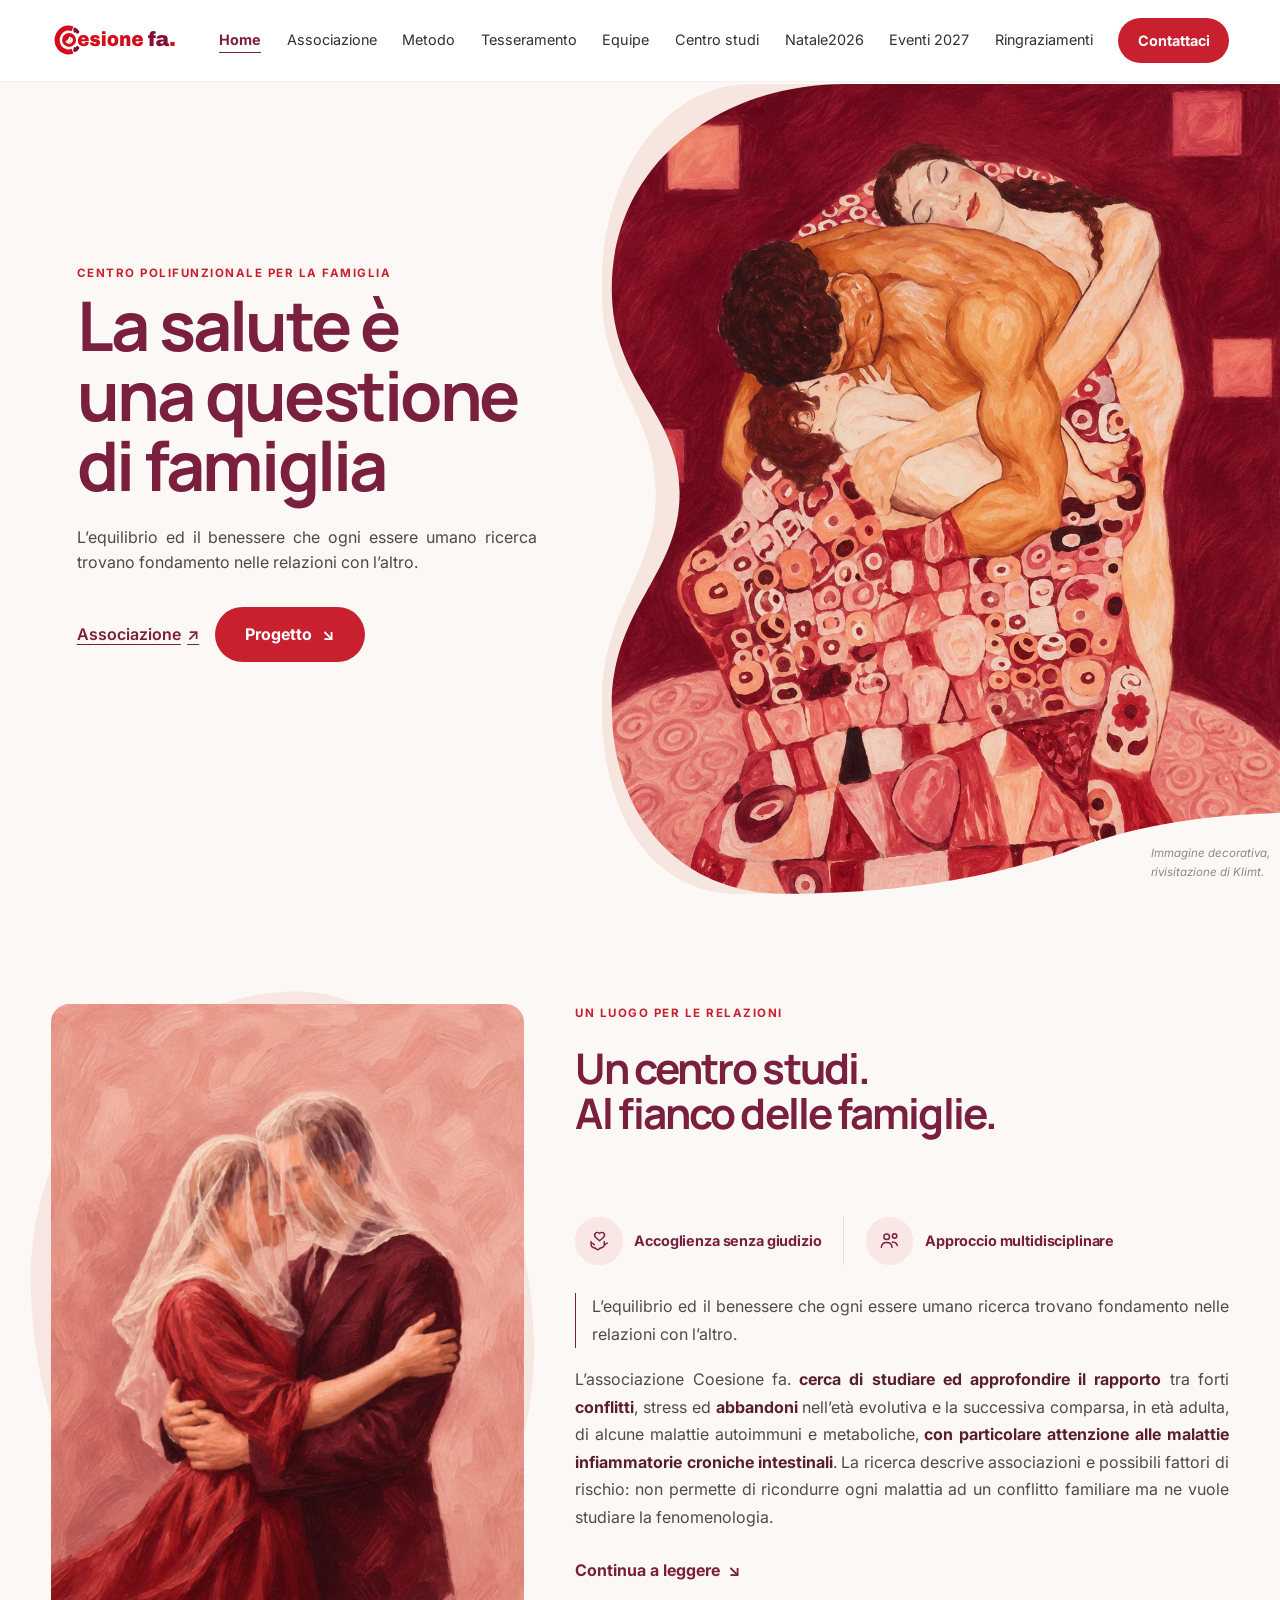
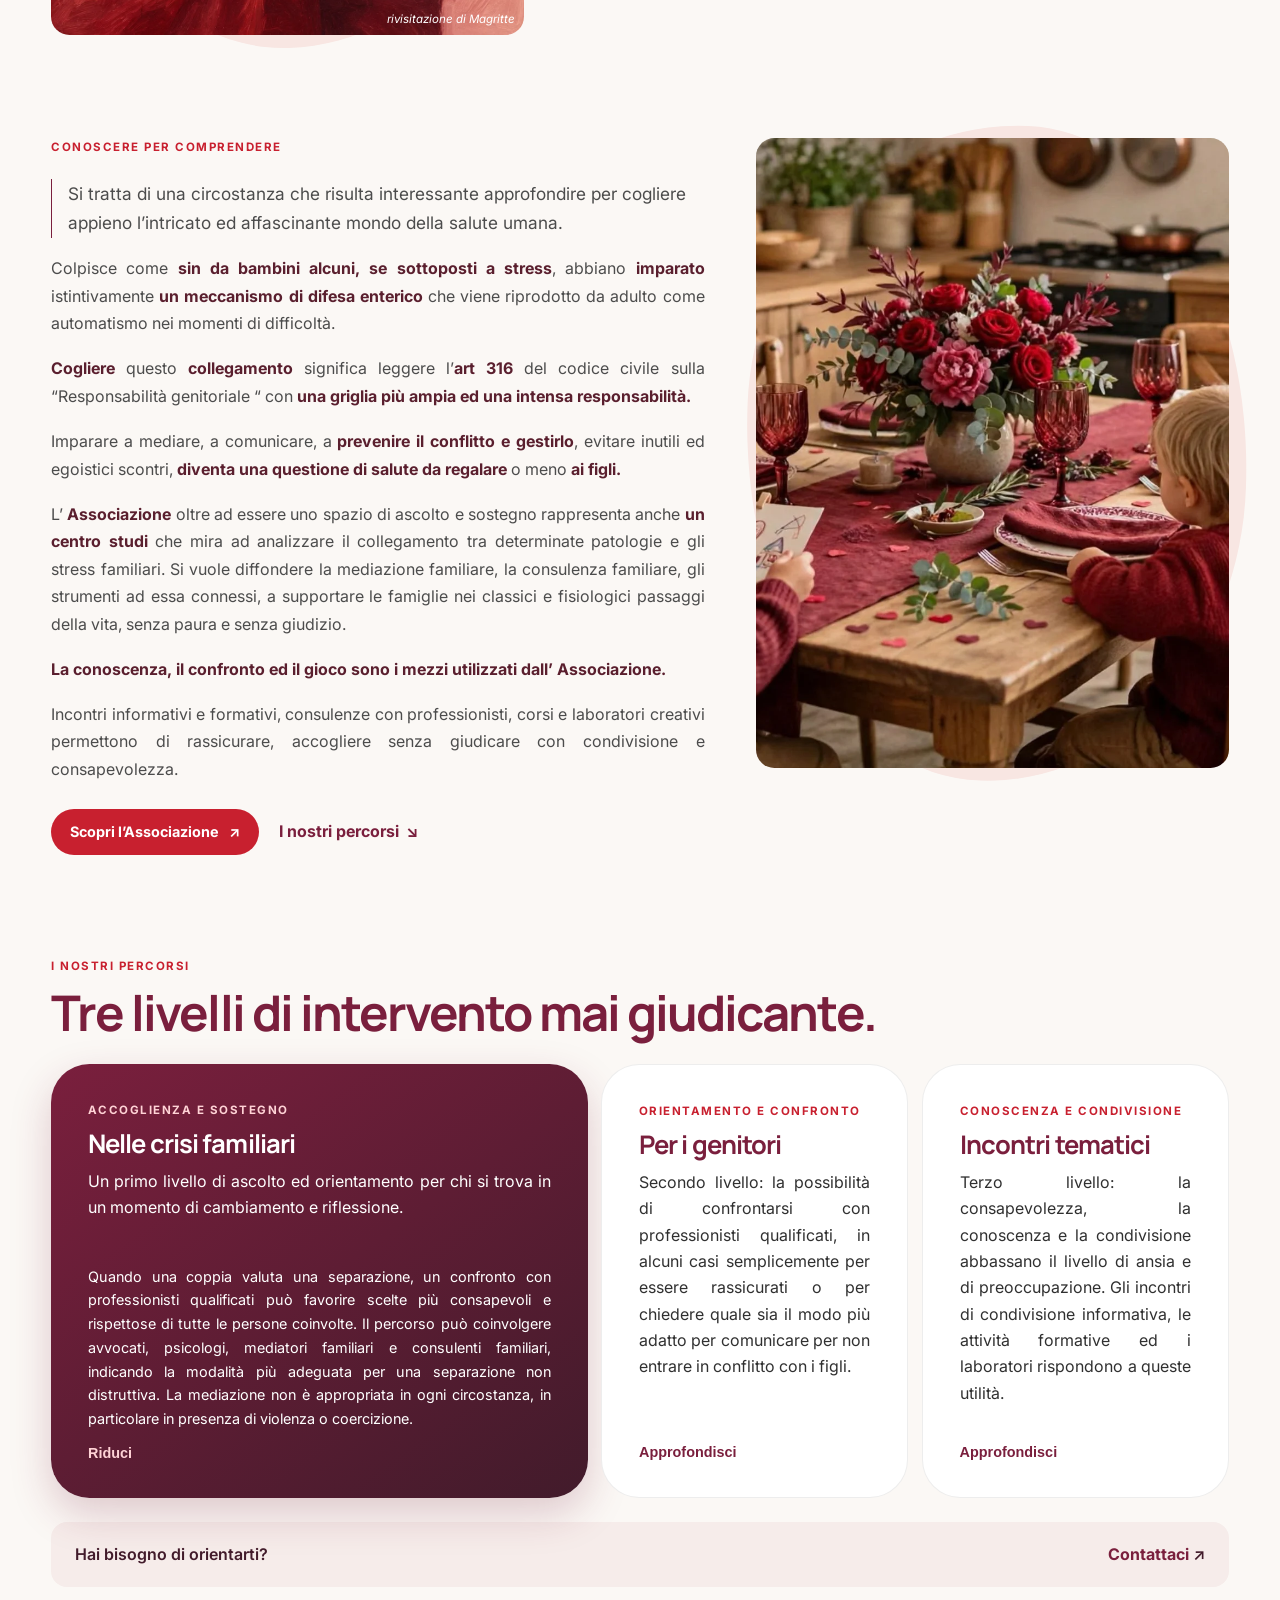
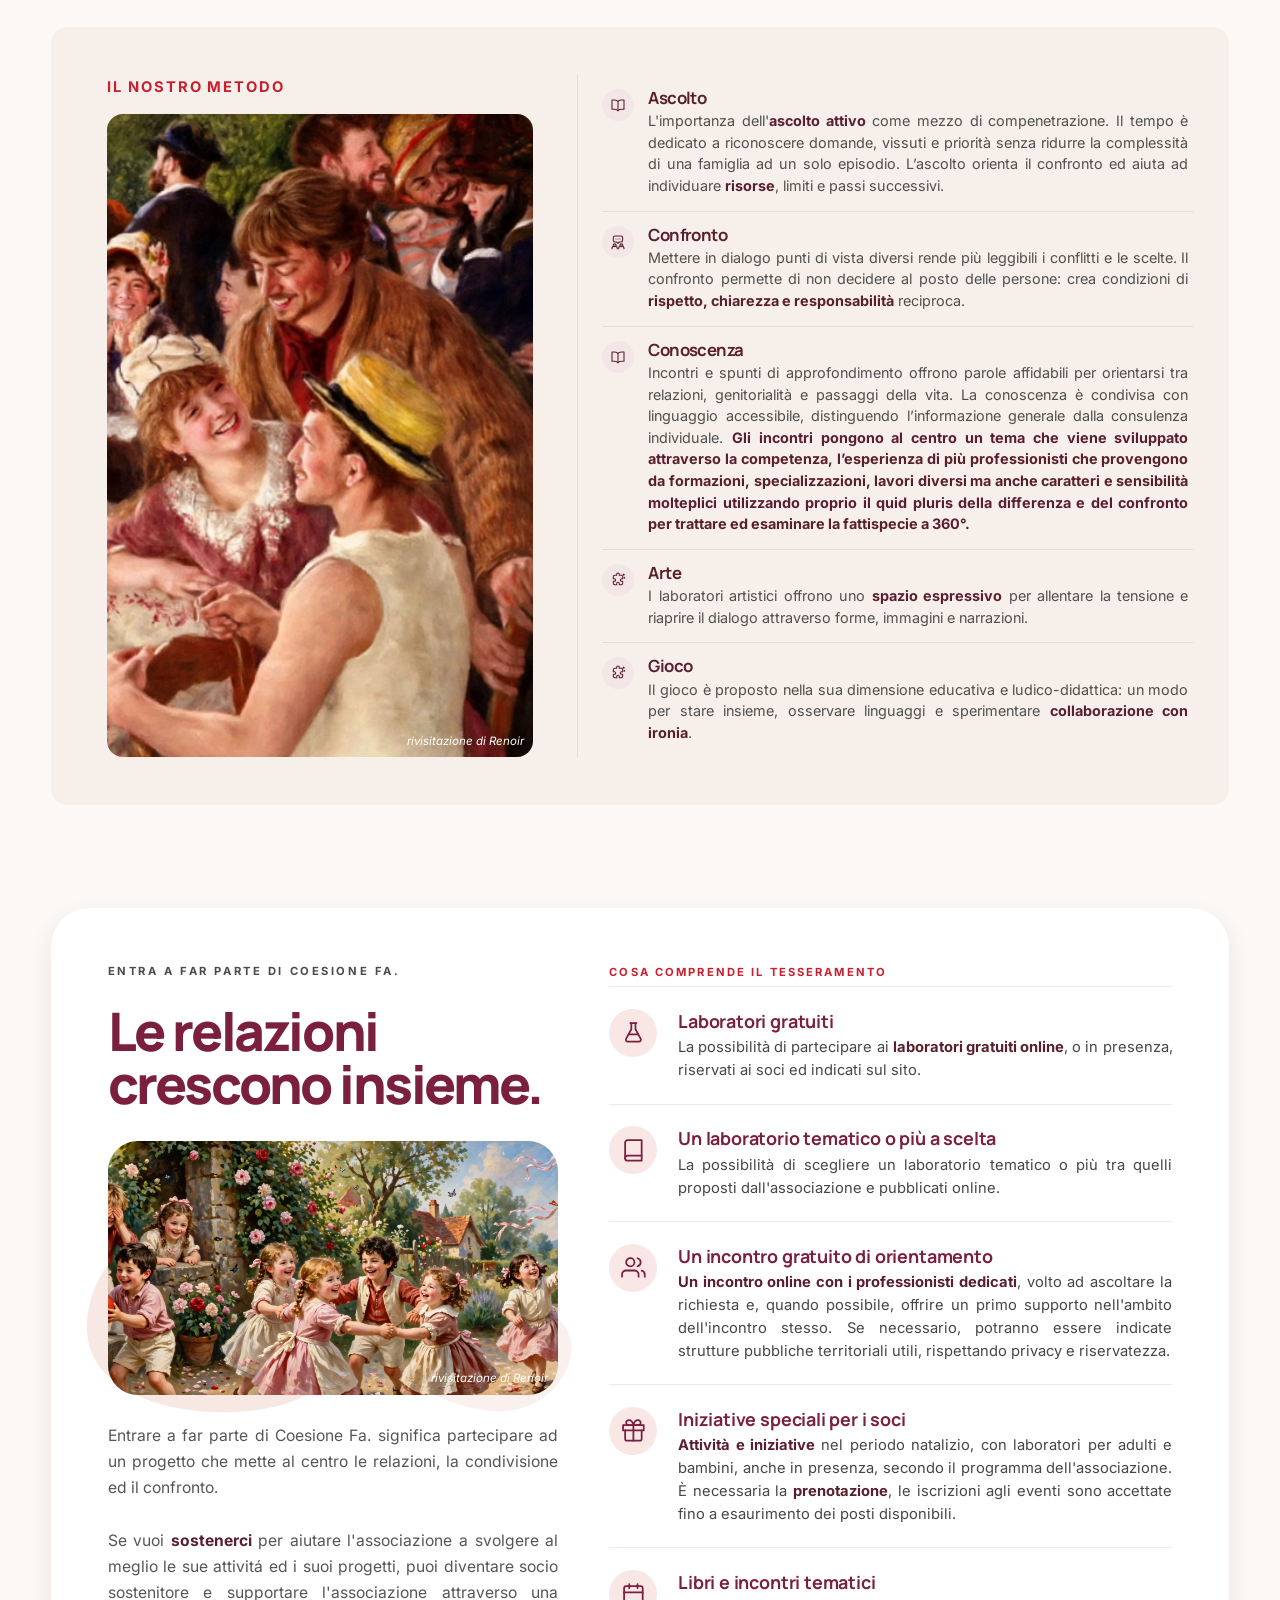
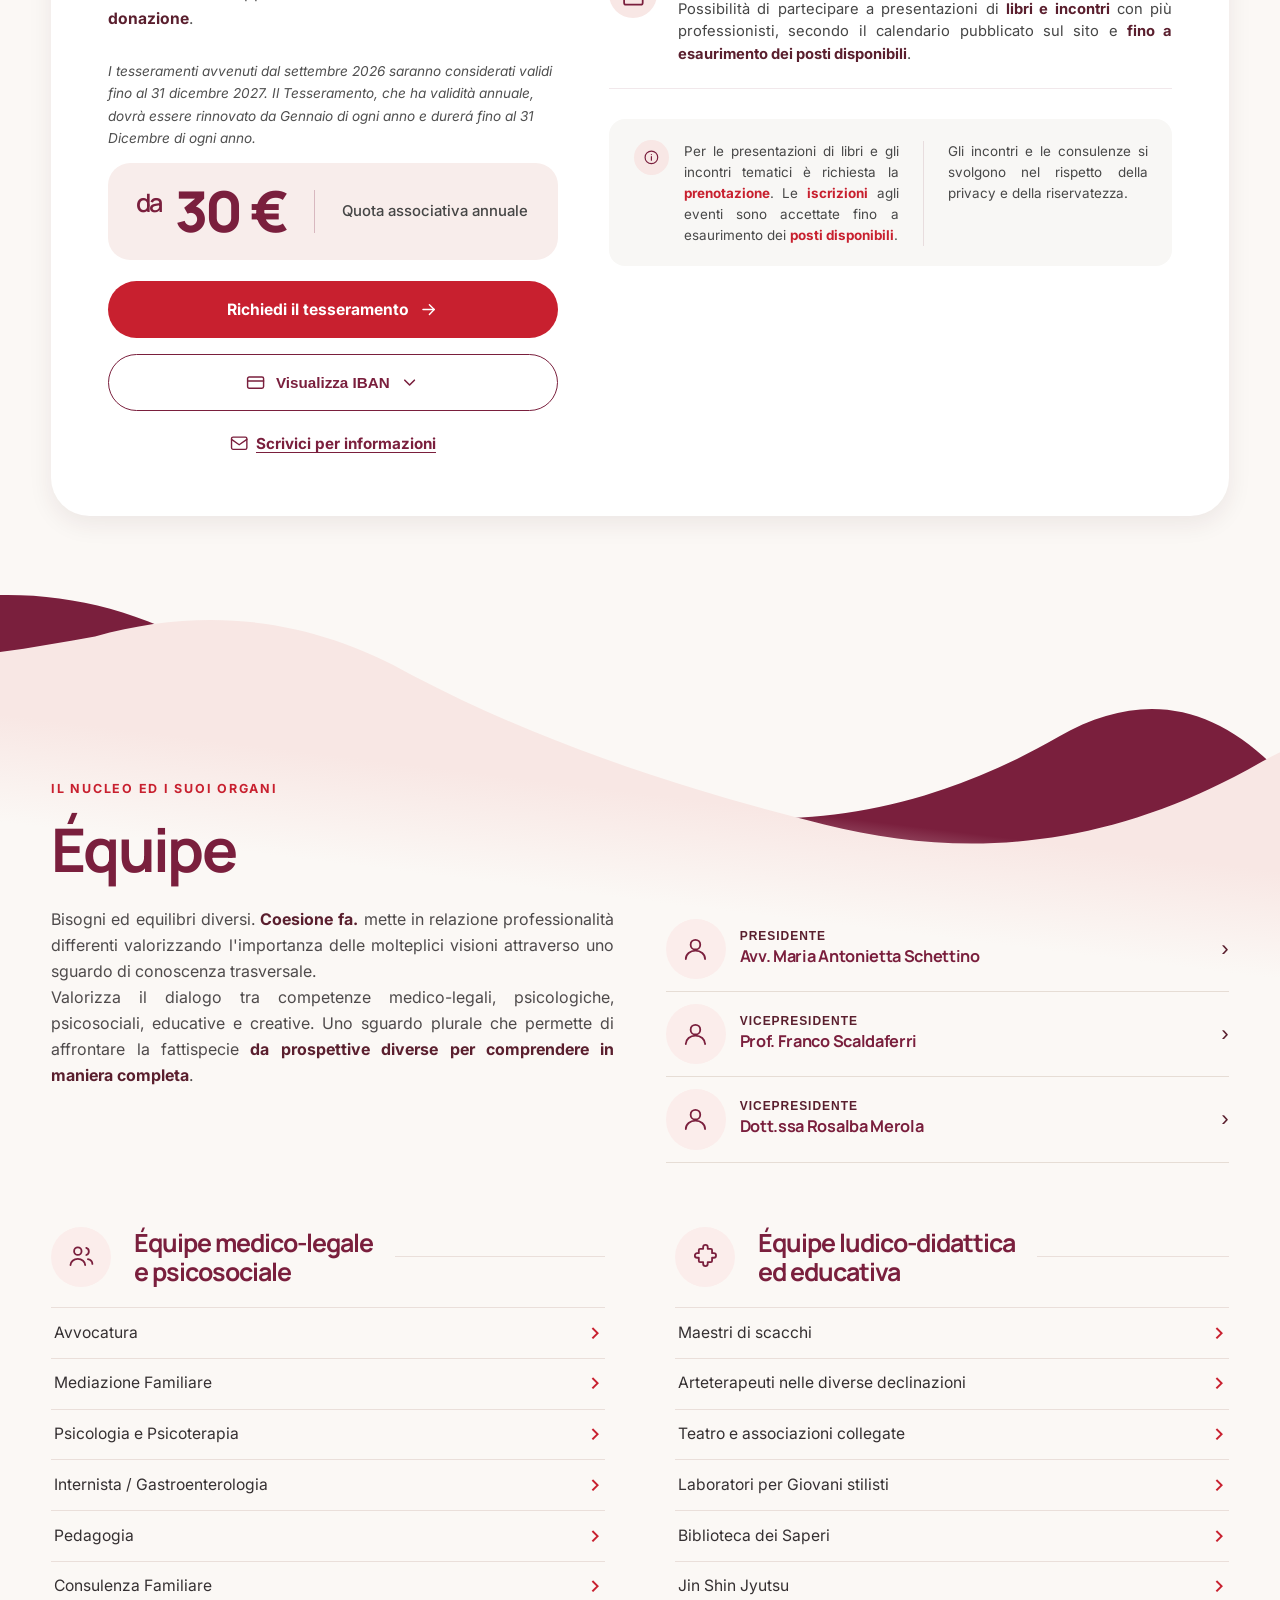
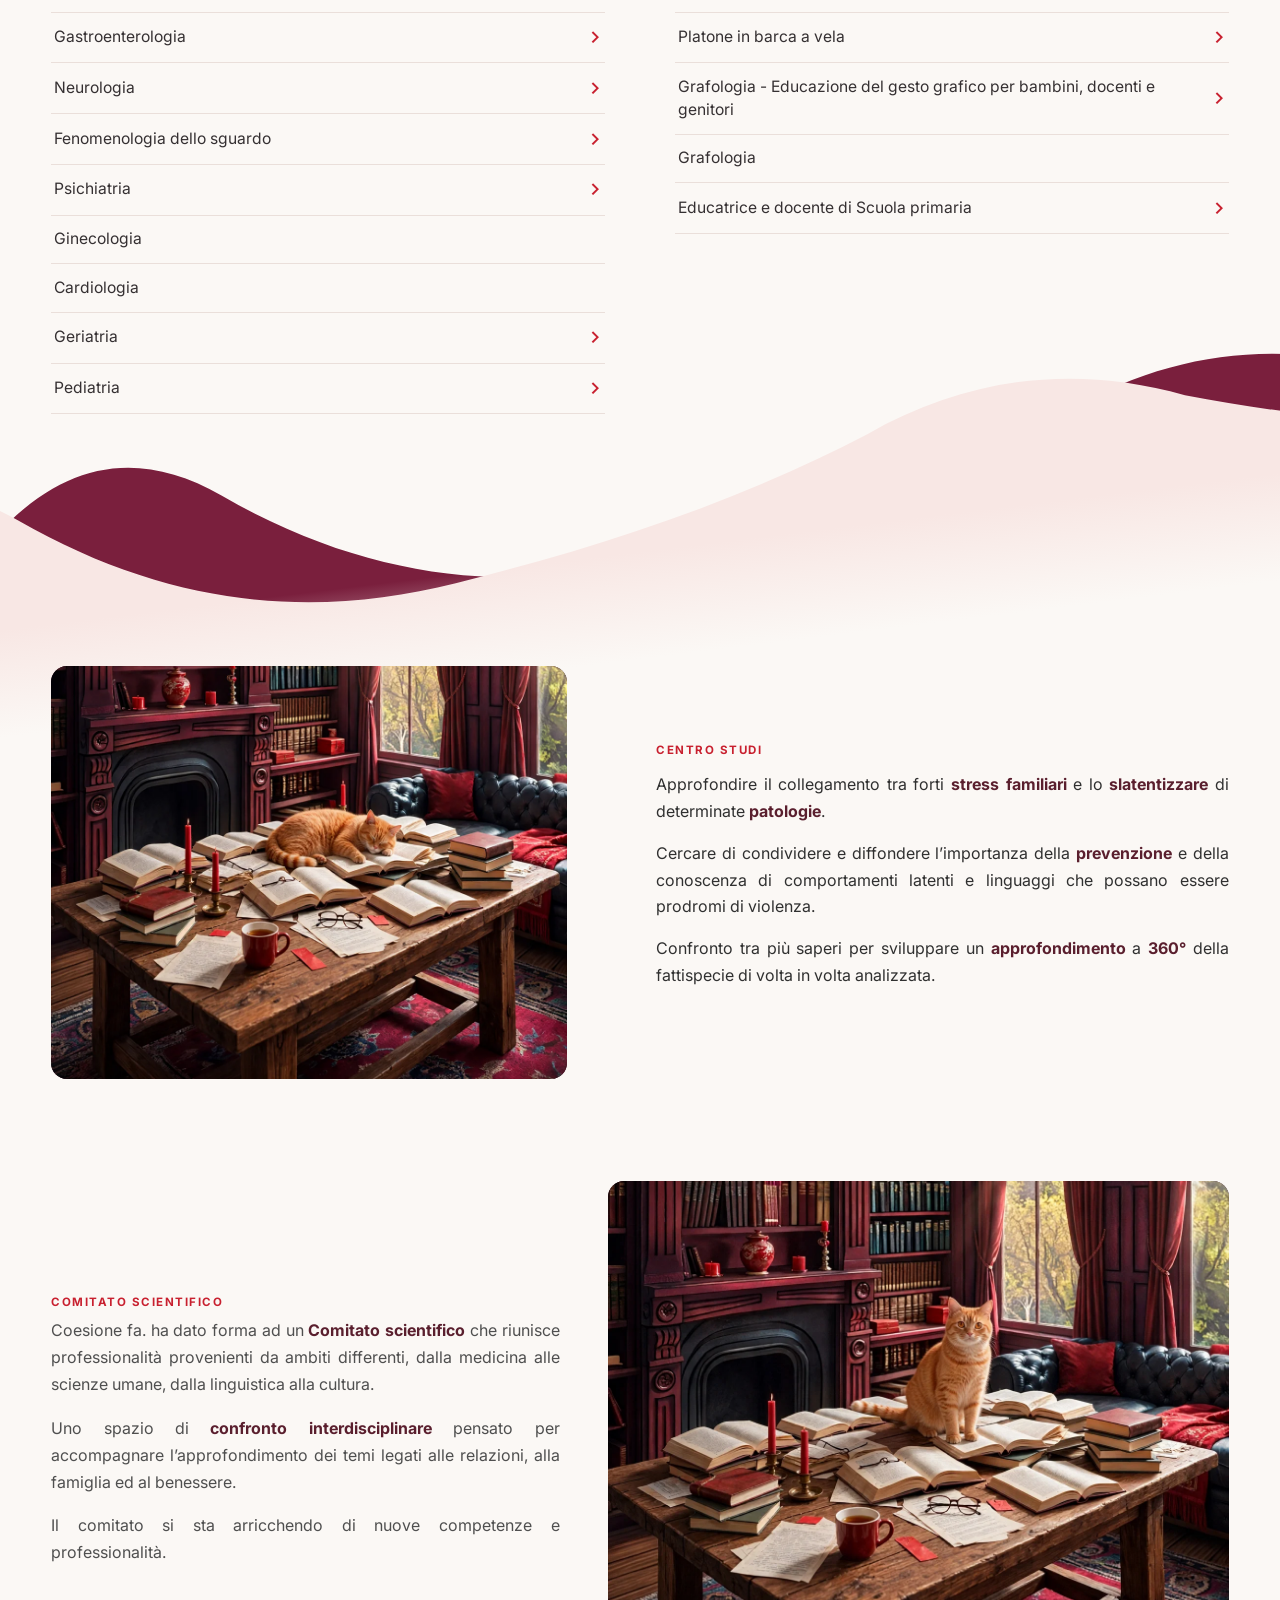
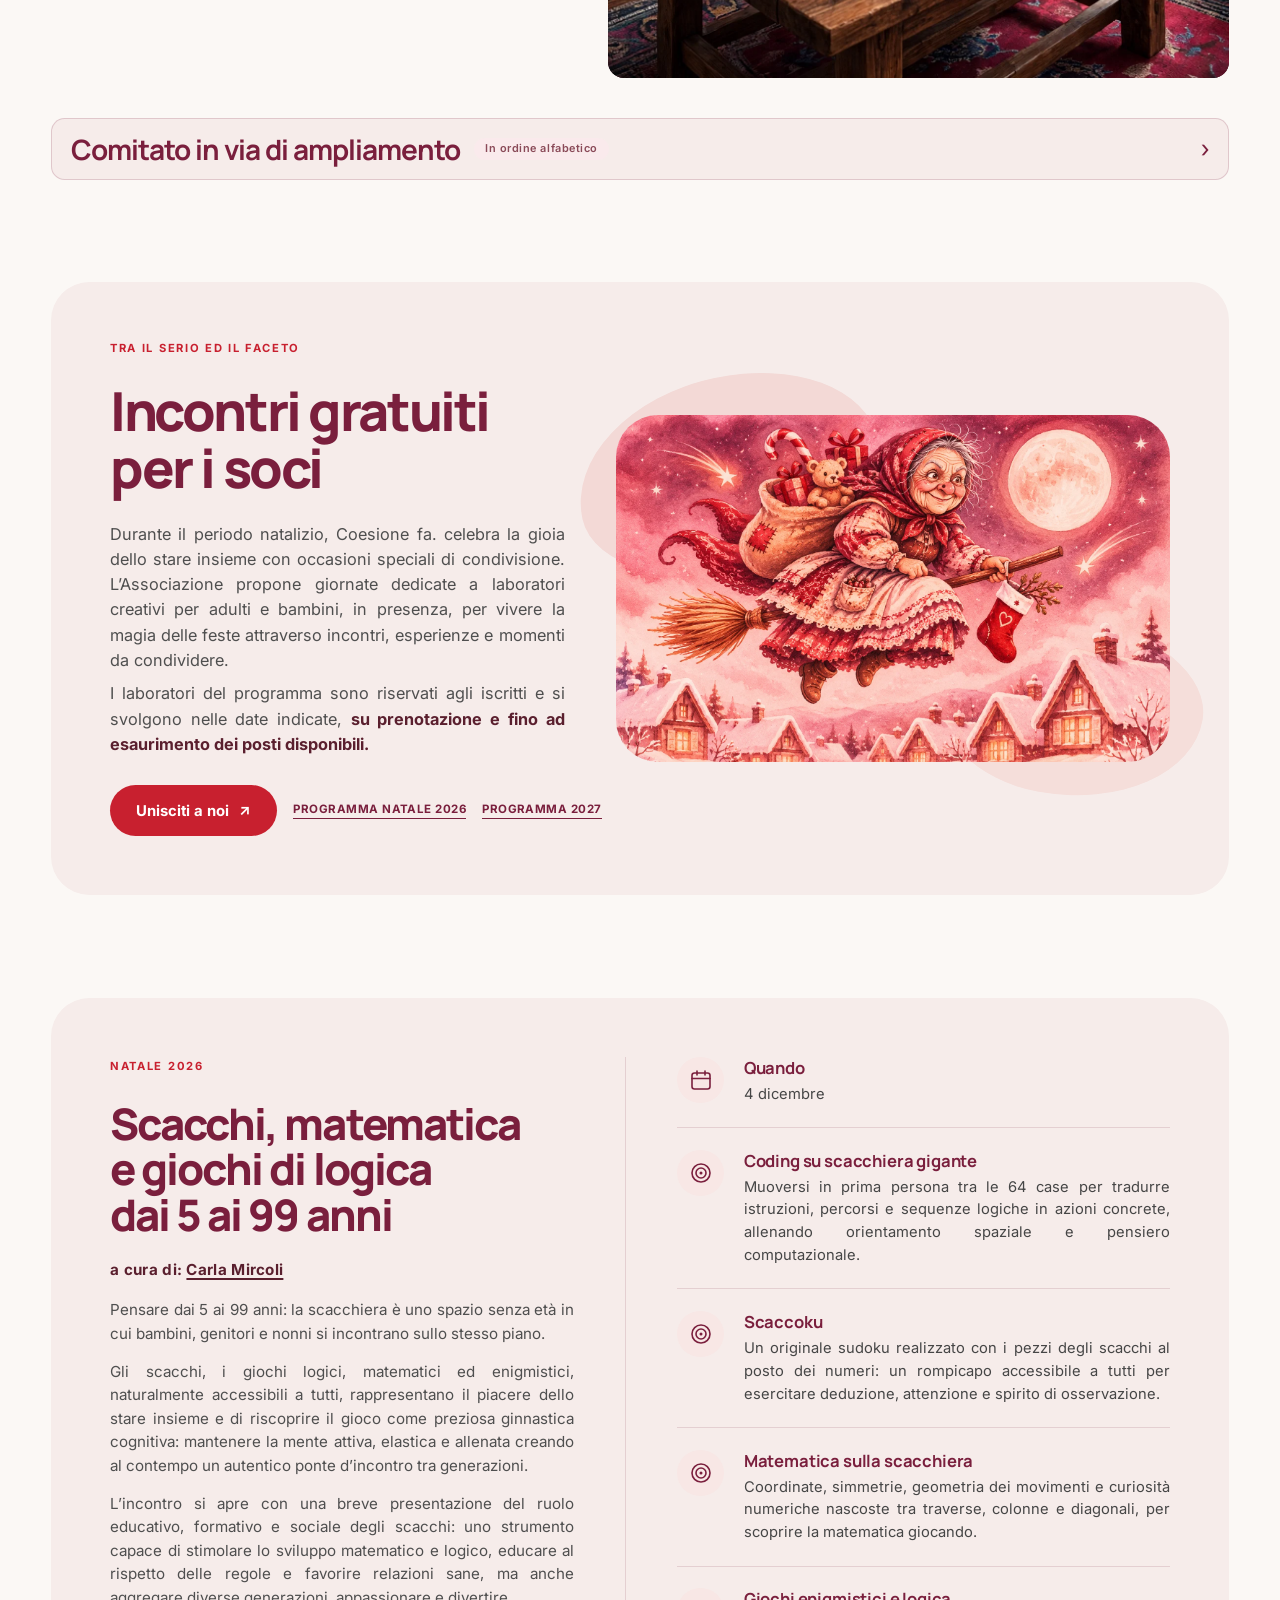
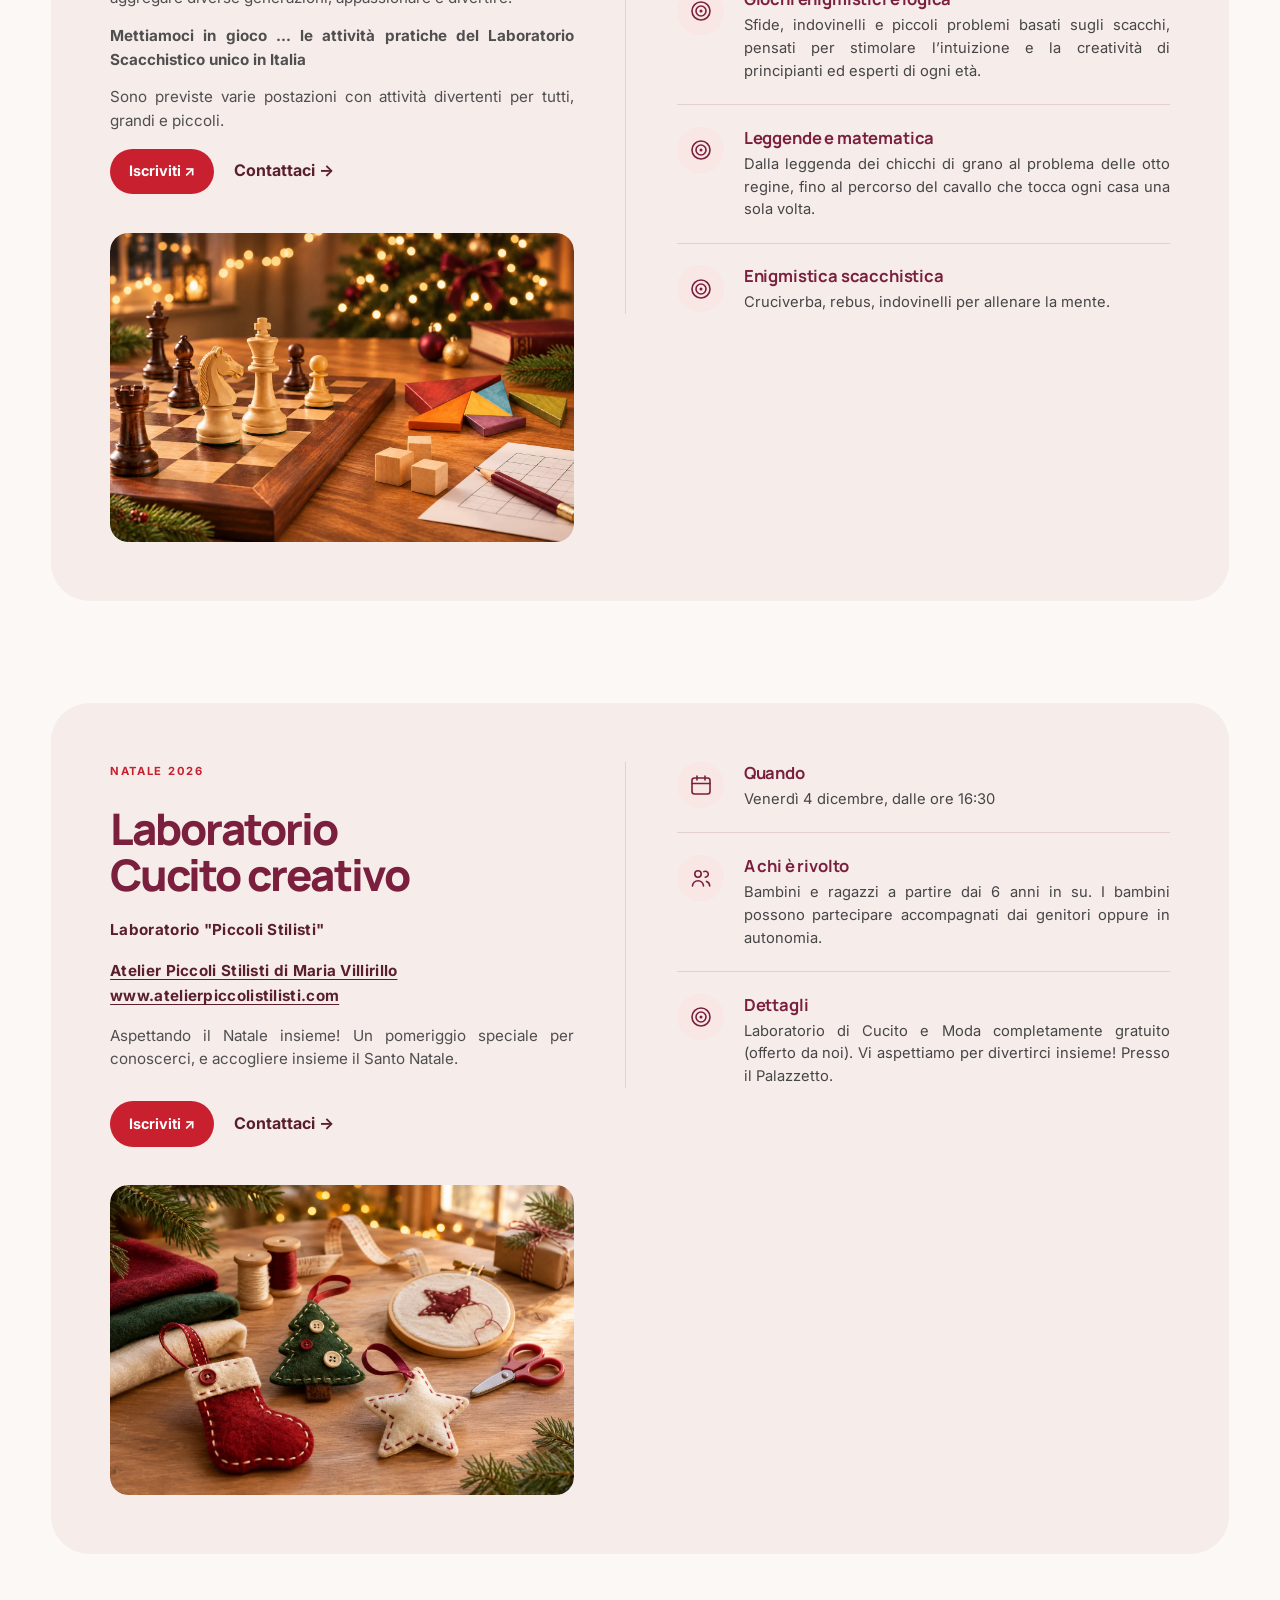
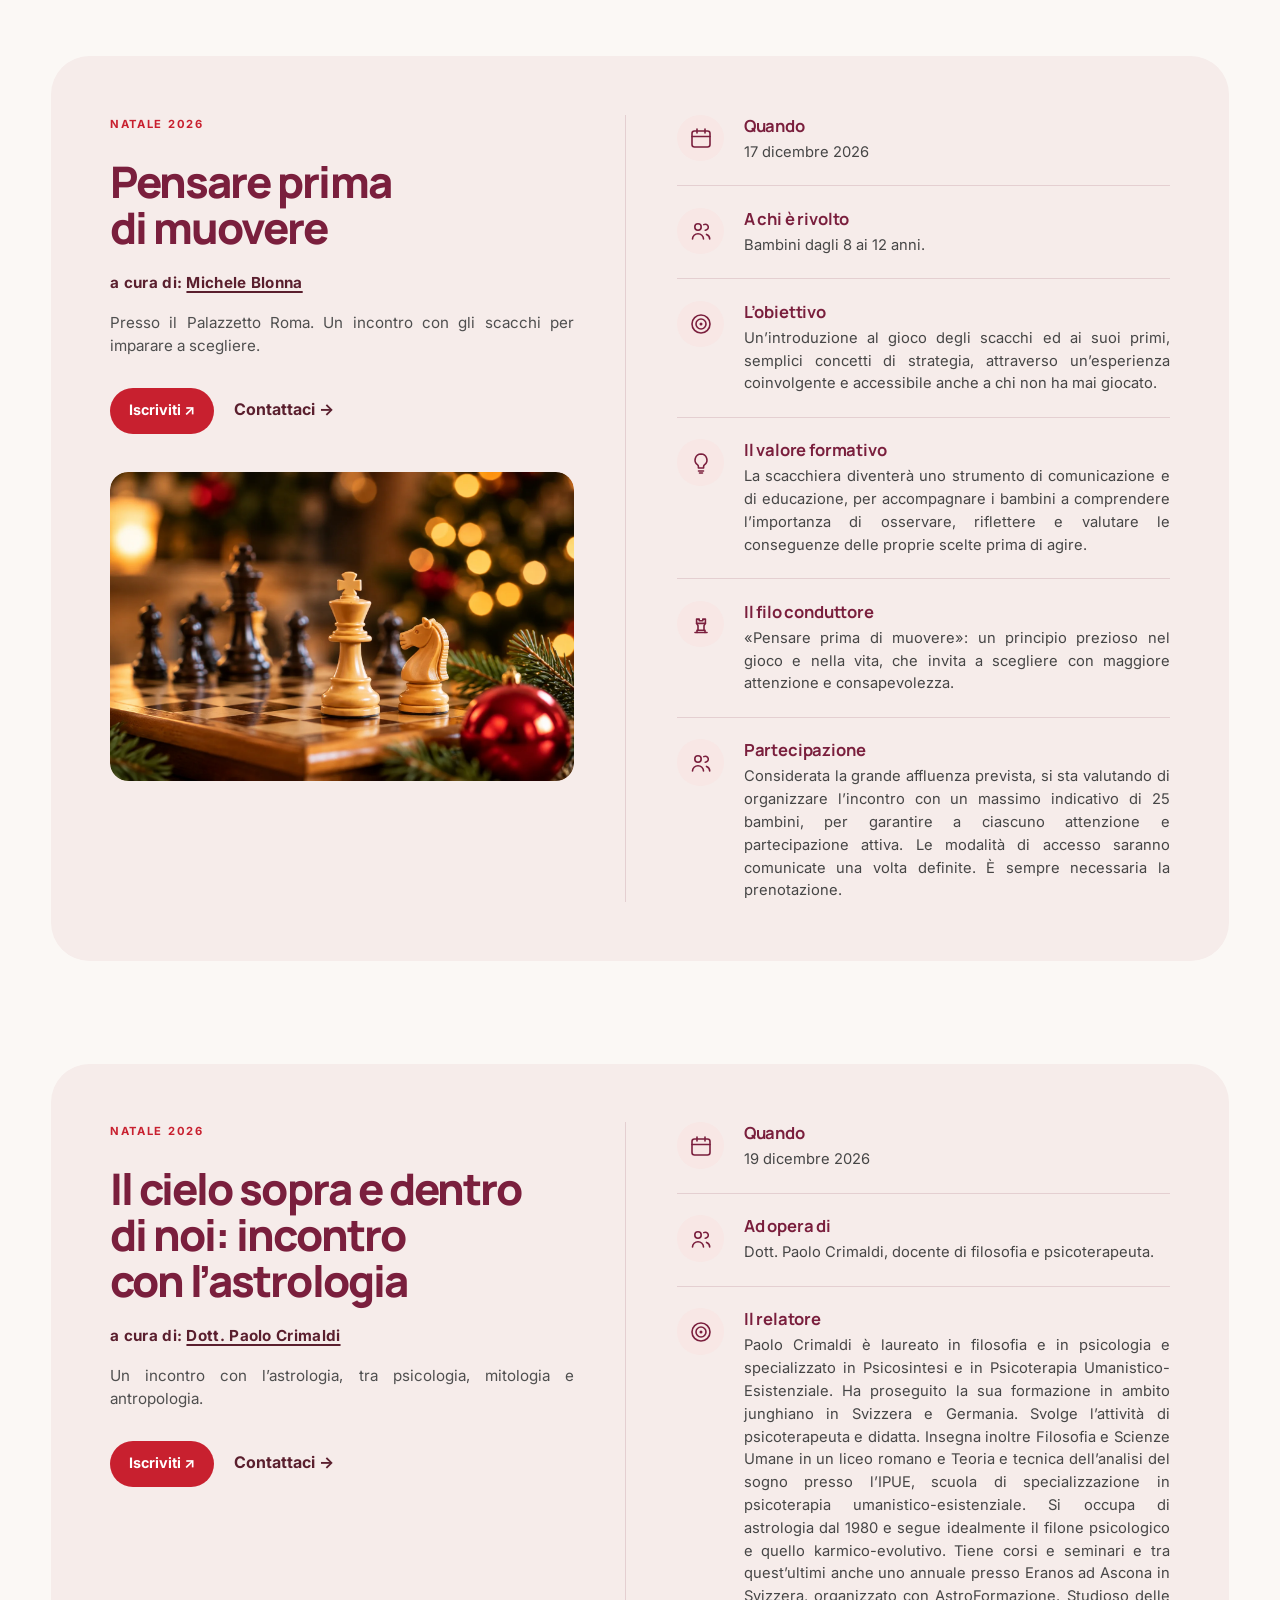
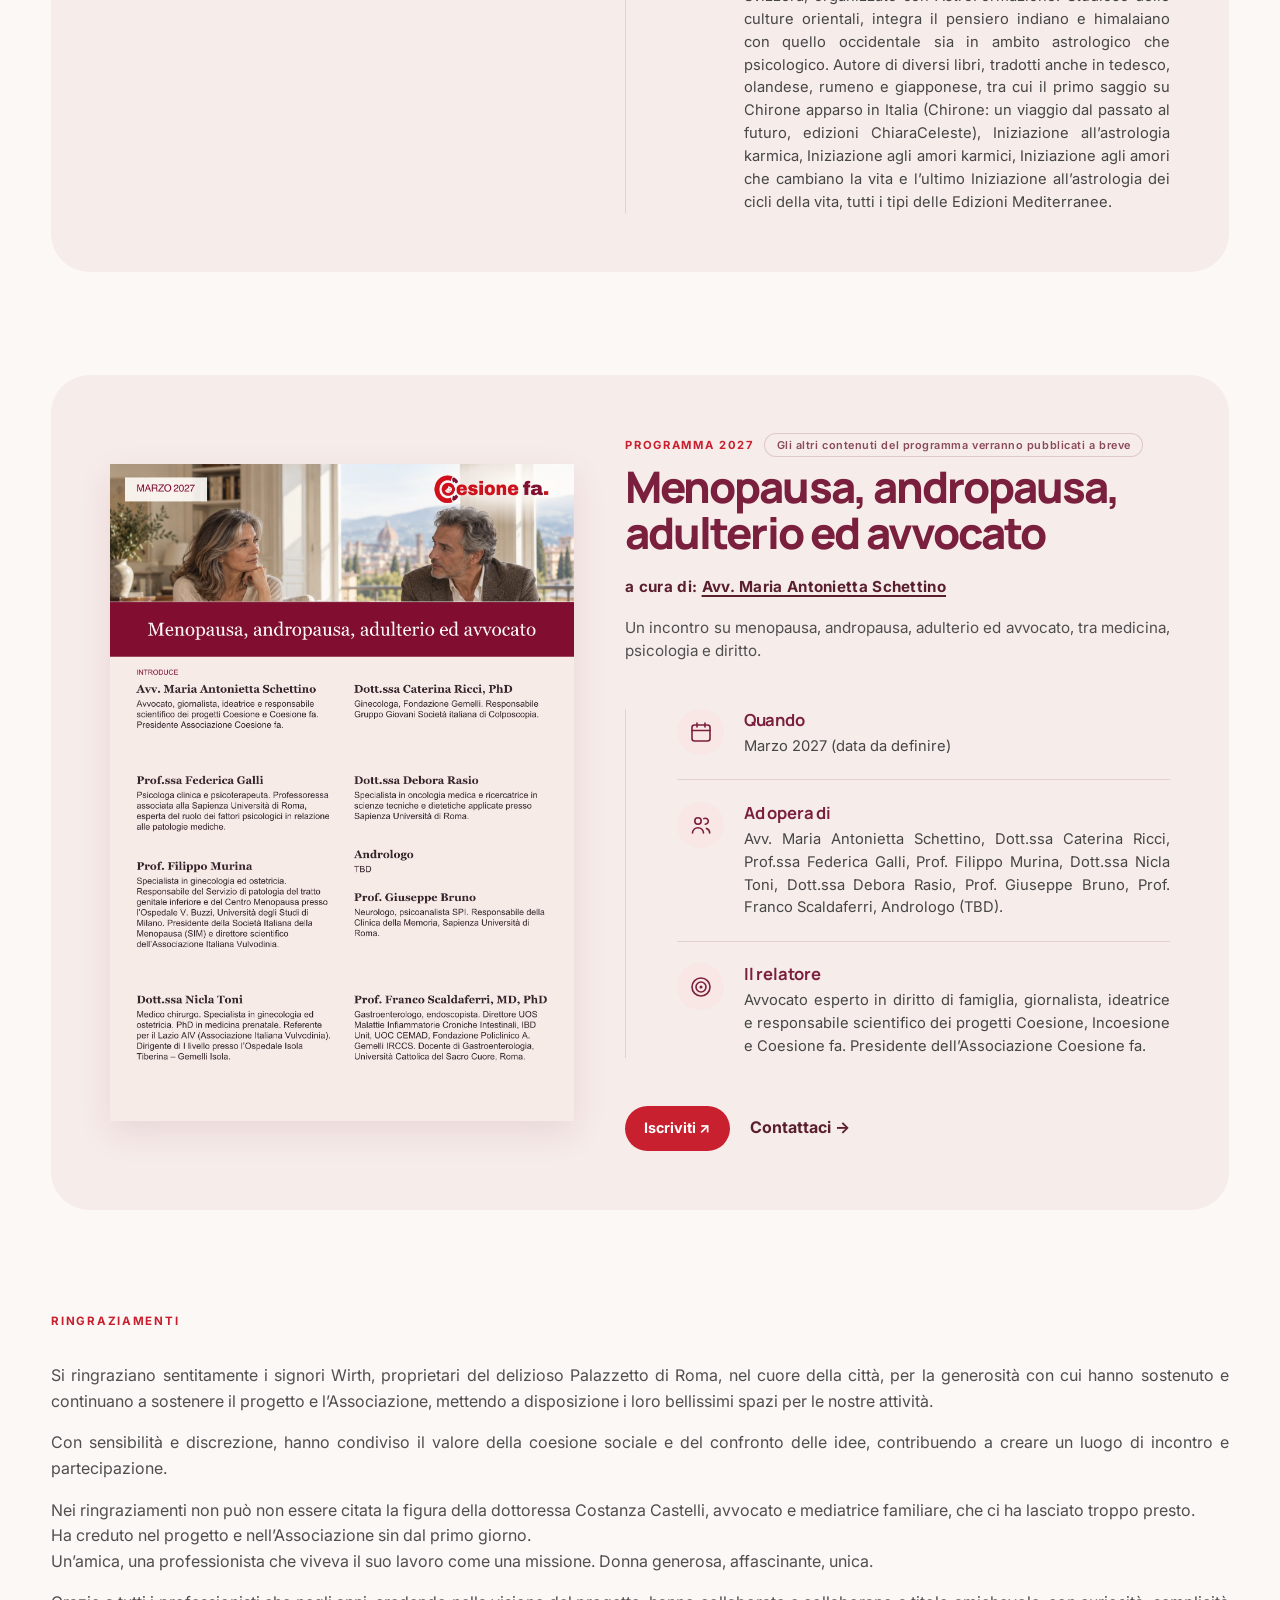
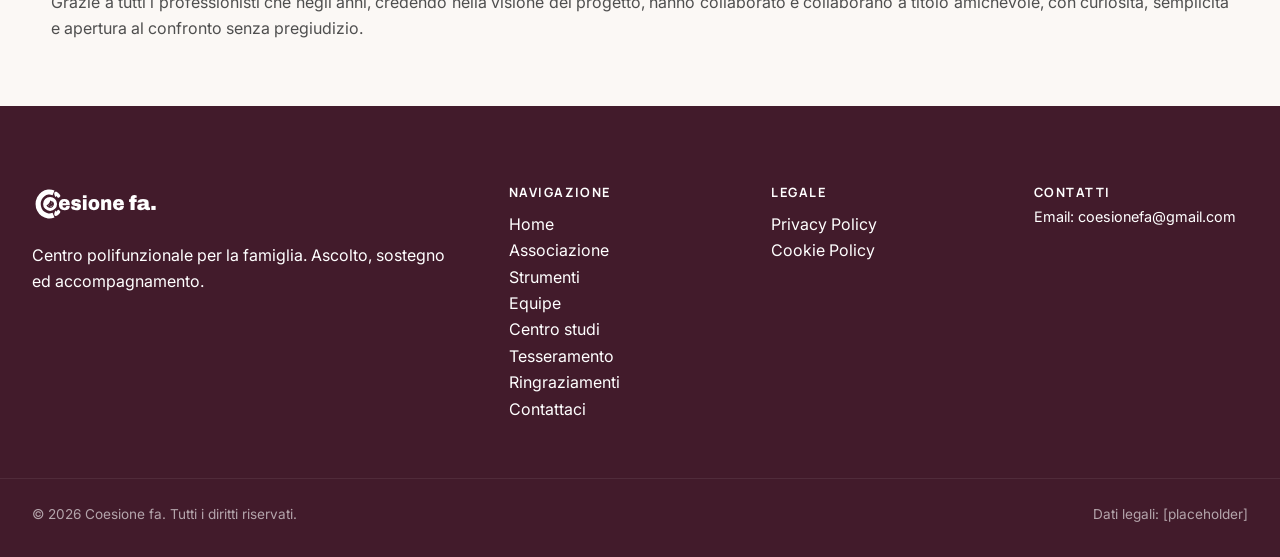
==== commit 884fa251: "Update tesseramento validity note" ====
--- a/index.html
+++ b/index.html
@@ -379,7 +379,7 @@
         </figure>
         <p class="cf-tess-intro">Entrare a far parte di Coesione Fa. significa partecipare ad un progetto che mette al centro le relazioni, la condivisione ed il confronto.</p>
         <p class="cf-tess-intro">Se vuoi <strong style="color:#5a1f2e;font-weight:700;">sostenerci </strong>per aiutare l'associazione a svolgere al meglio le sue attivitá ed i suoi progetti, puoi diventare socio sostenitore e supportare l'associazione attraverso una <strong style="color:#5a1f2e;font-weight:700;">donazione</strong>.</p>
-        <p style="font-size:.85rem;color:#4F4F4F;font-style:italic;">* La tessera associativa è valida 12 mesi dalla data di sottoscrizione, indipendentemente dal periodo dell’anno in cui ci si iscrive.</p>
+        <p style="font-size:.85rem;color:#4F4F4F;font-style:italic;">I tesseramenti avvenuti dal settembre 2026 saranno considerati validi fino al 31 dicembre 2027. Il Tesseramento, che ha validità annuale, dovrà essere rinnovato da Gennaio di ogni anno e durerá fino al 31 Dicembre di ogni anno.</p>
         <div class="cf-tess-price">
           <span class="cf-tess-amount"><span class="cf-tess-amount-from">da</span> 30 €</span>
           <span class="cf-tess-price-divider" aria-hidden="true"></span>
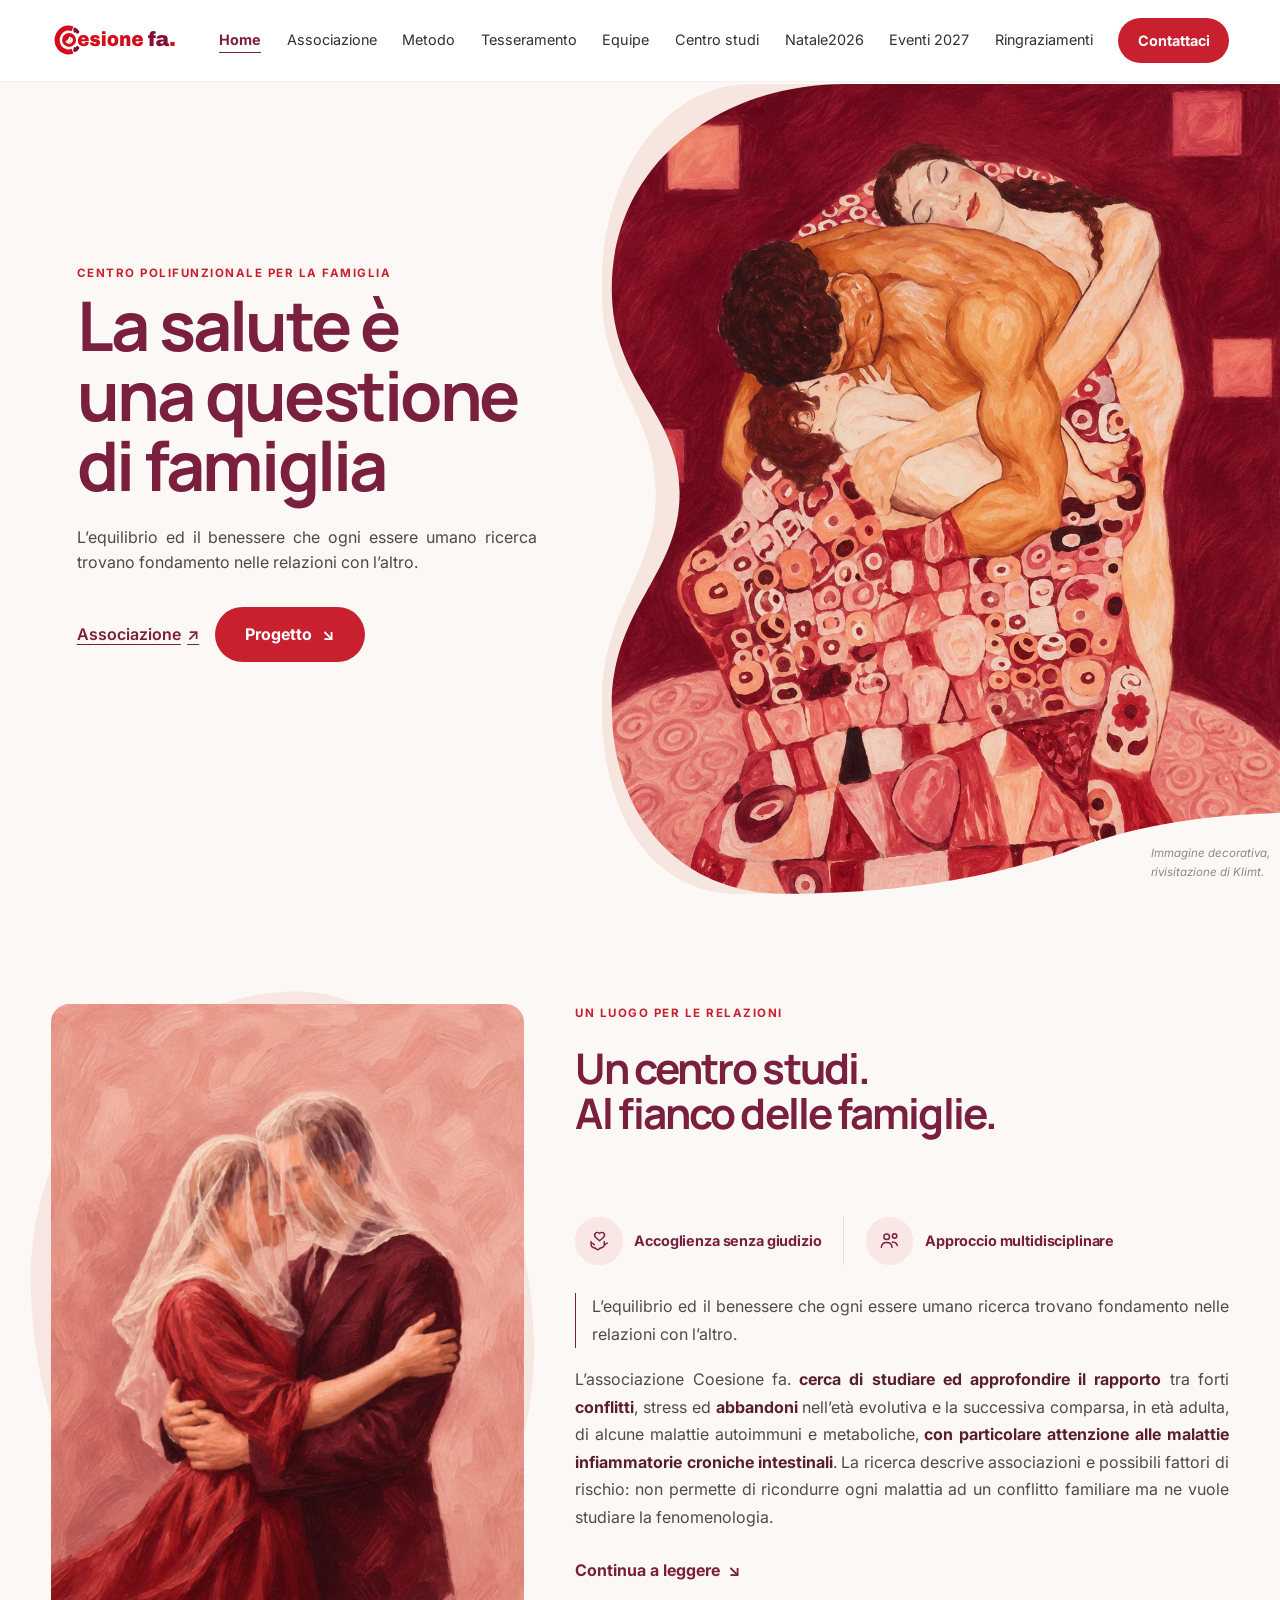
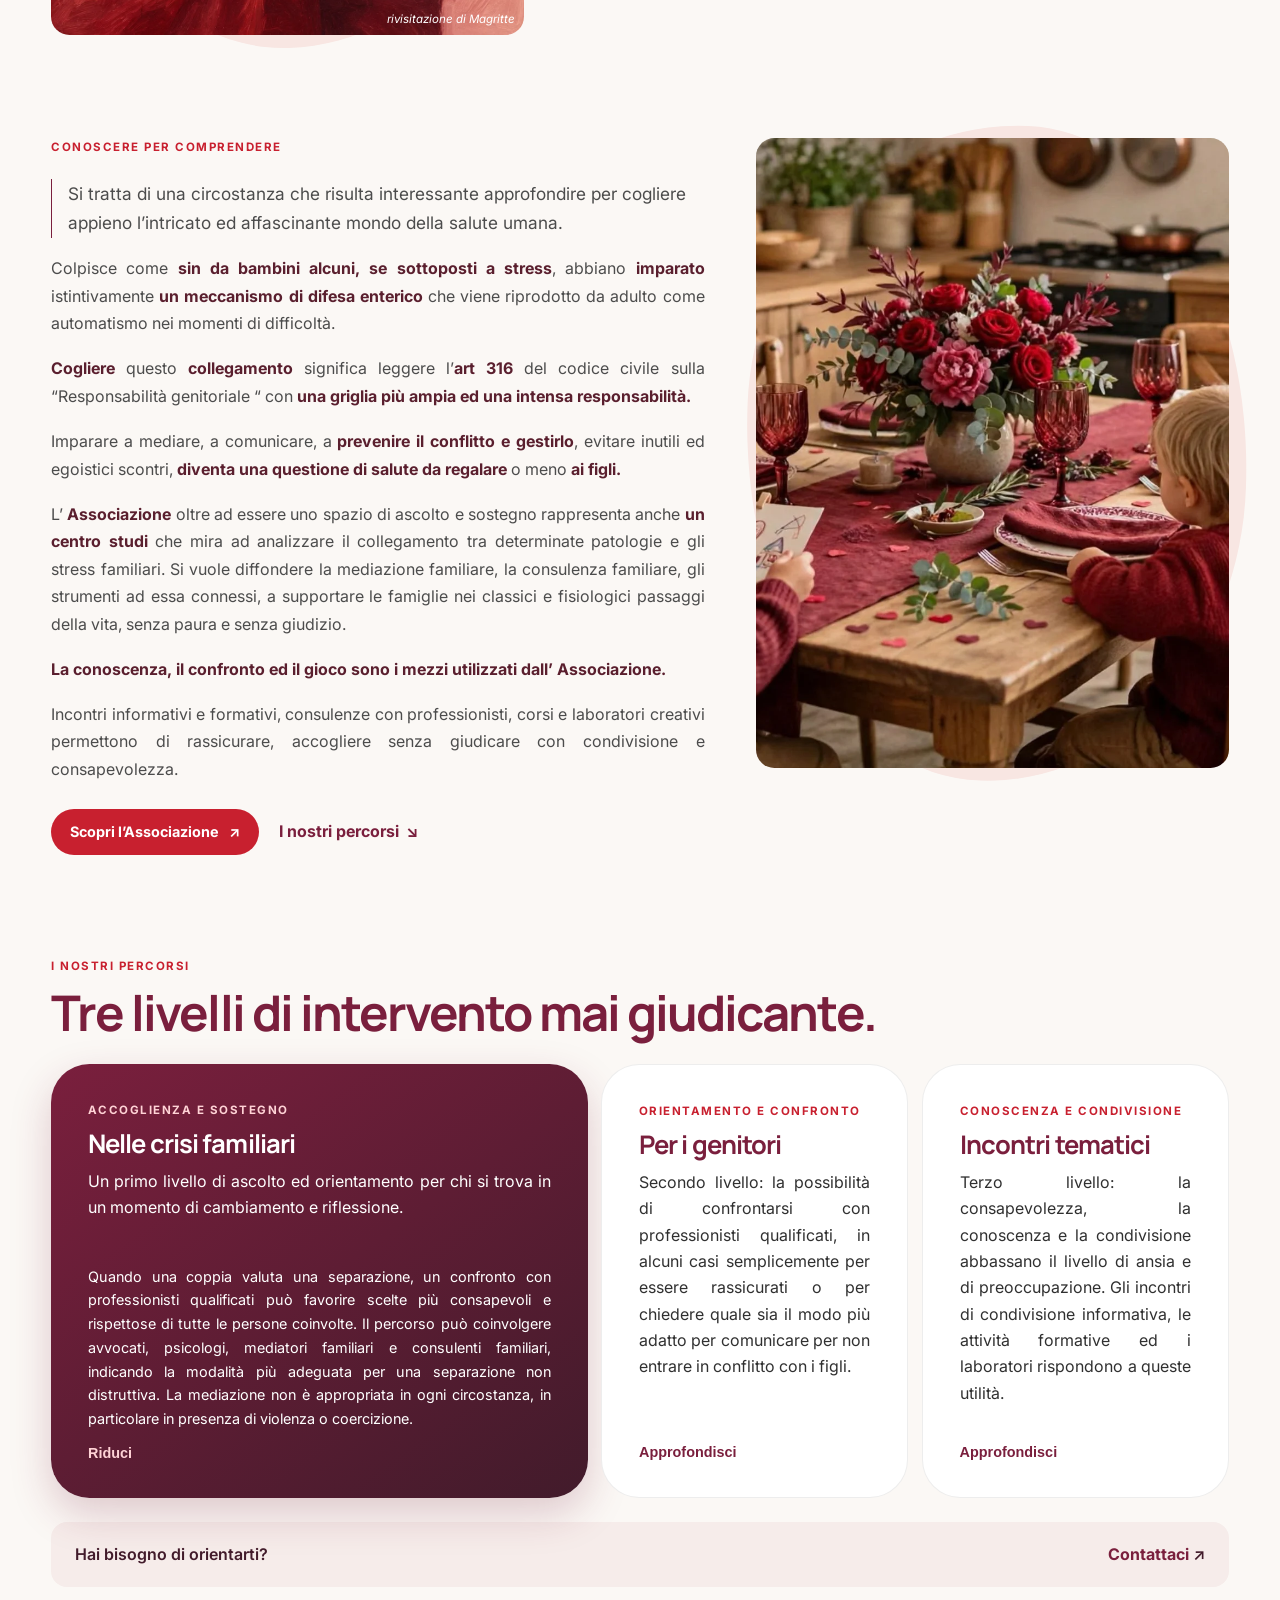
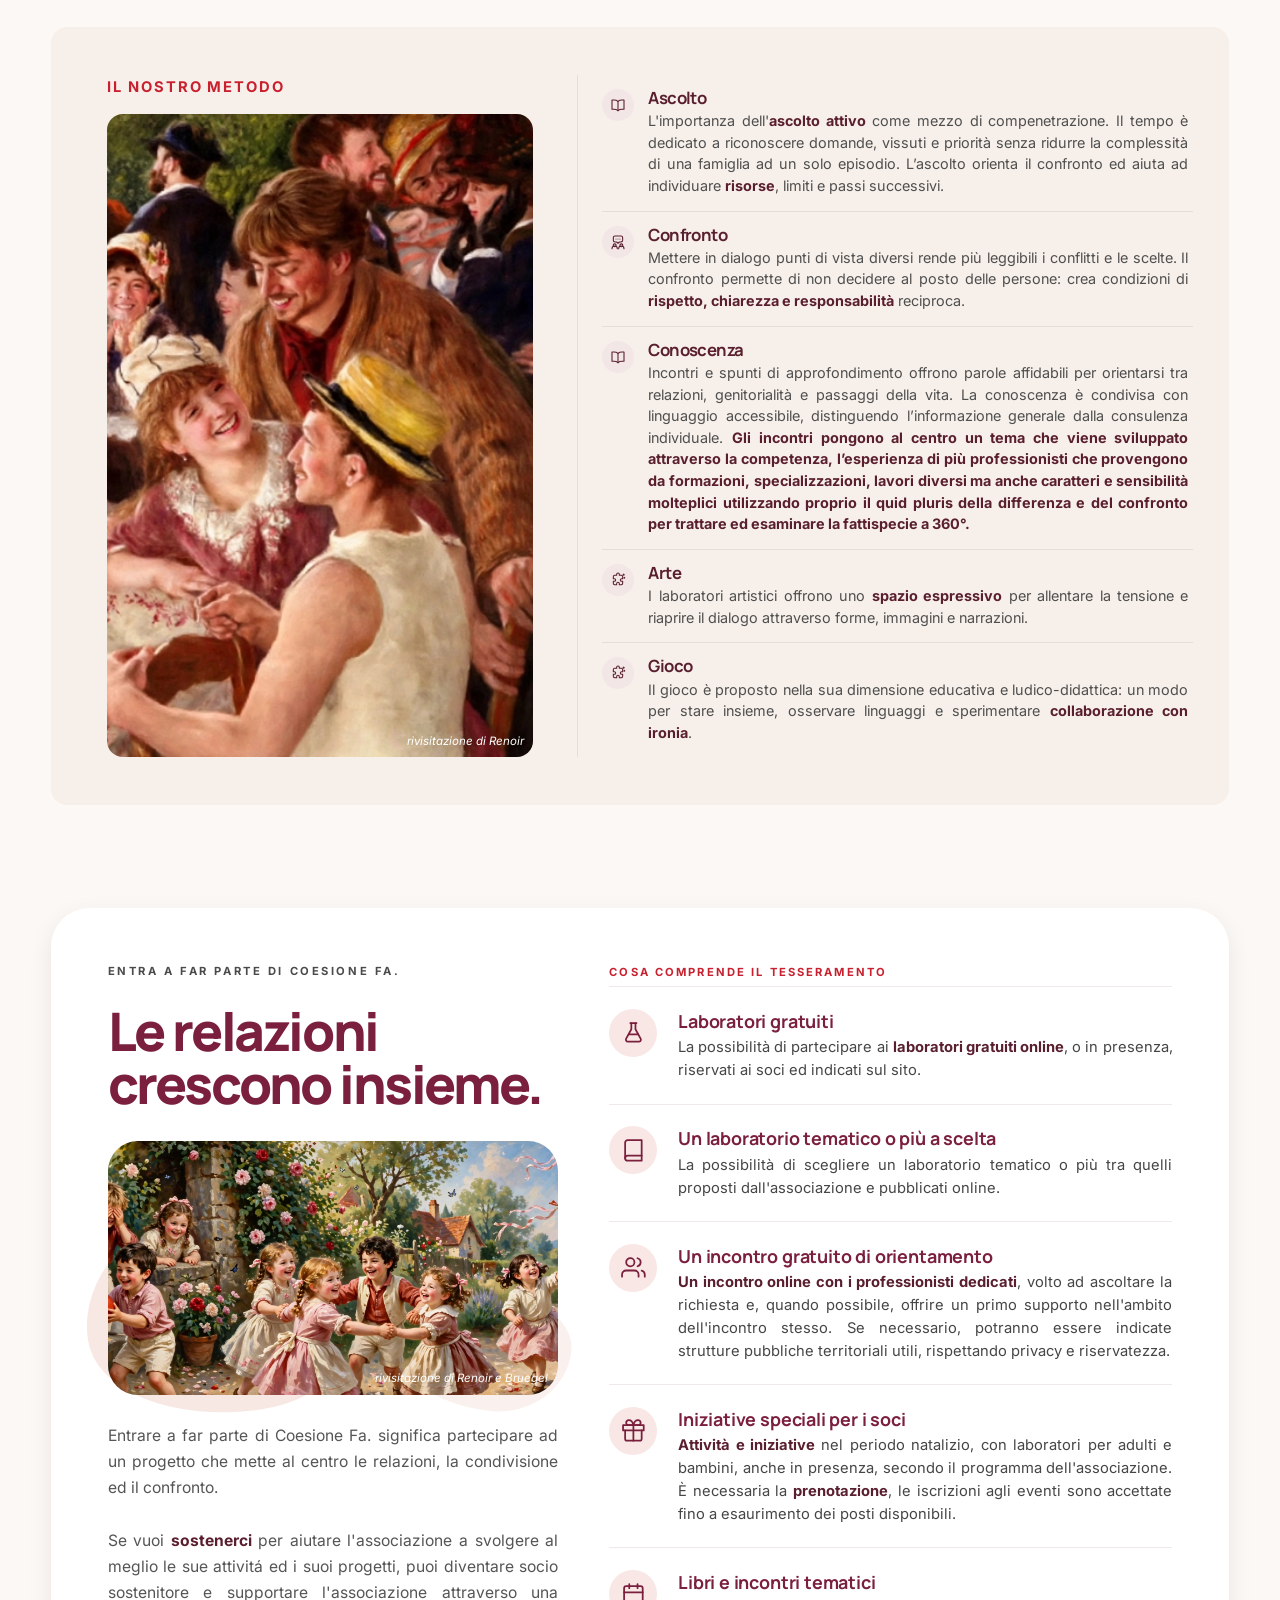
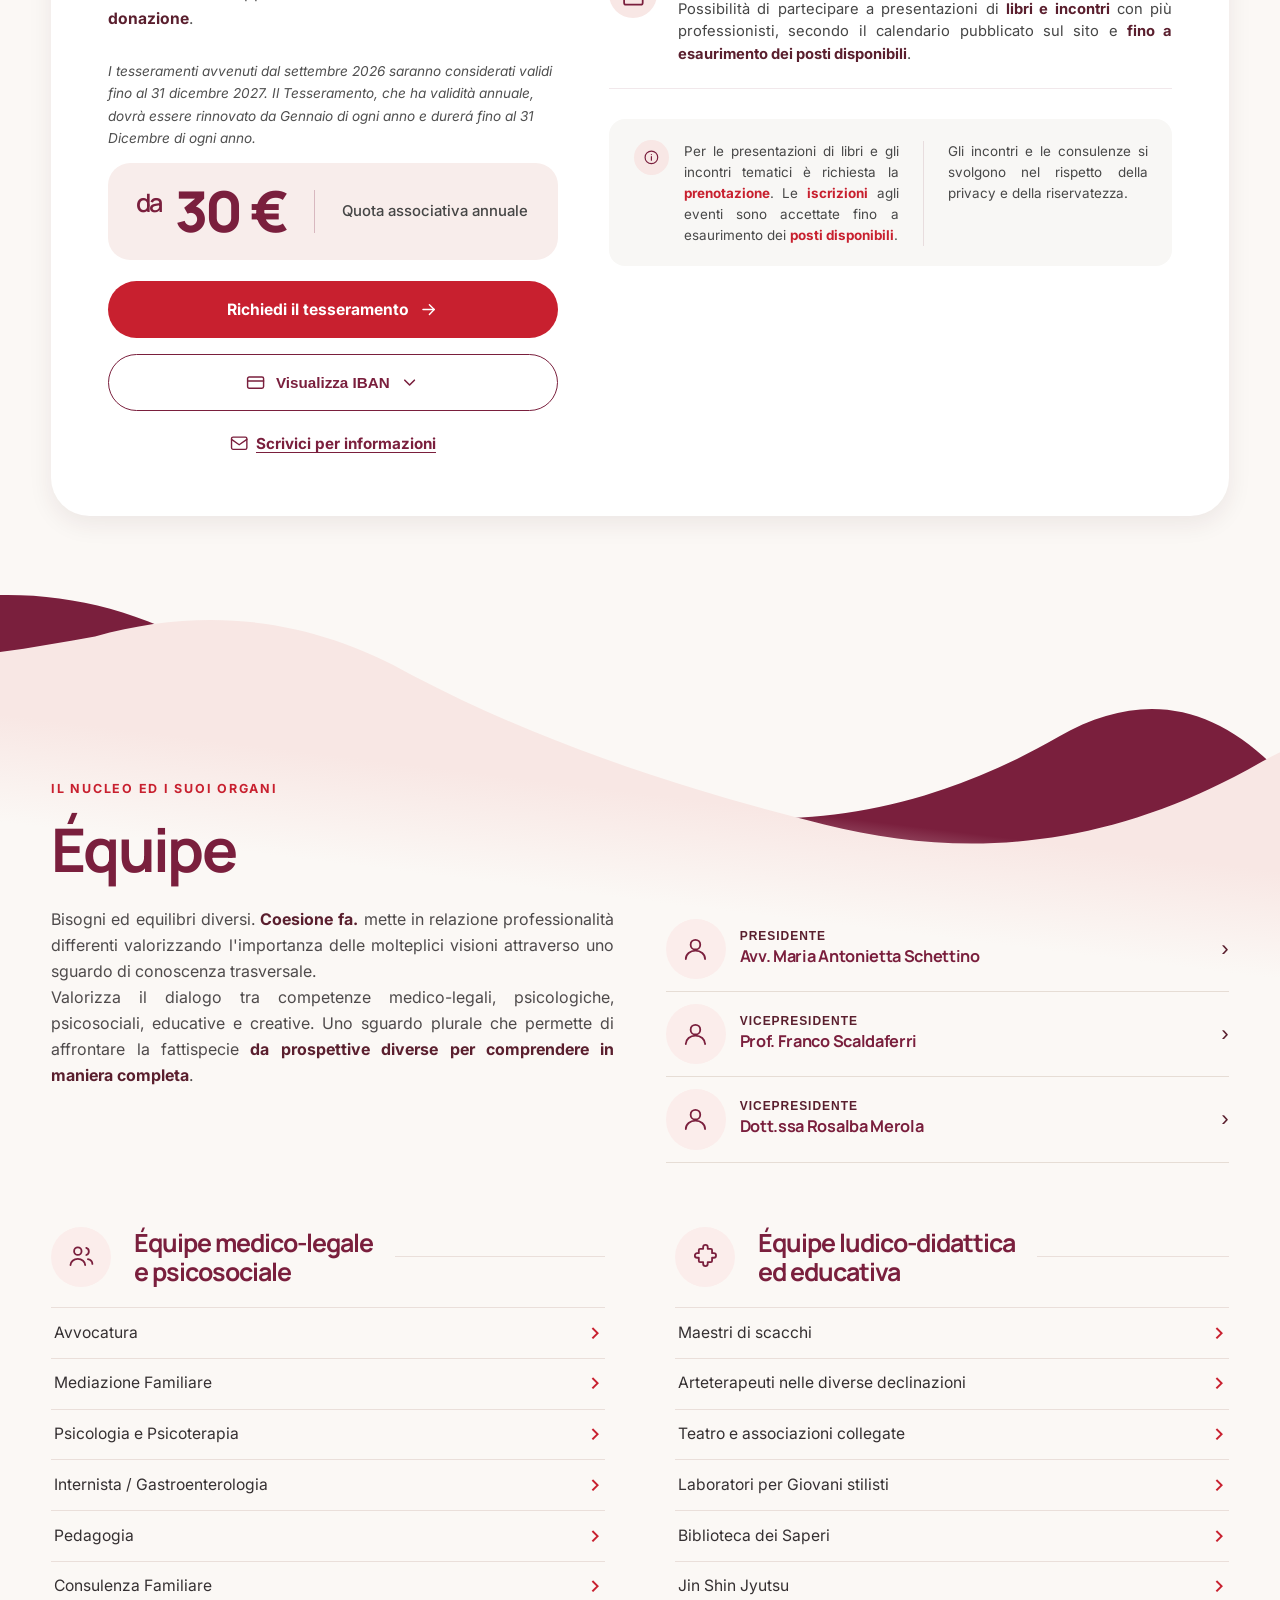
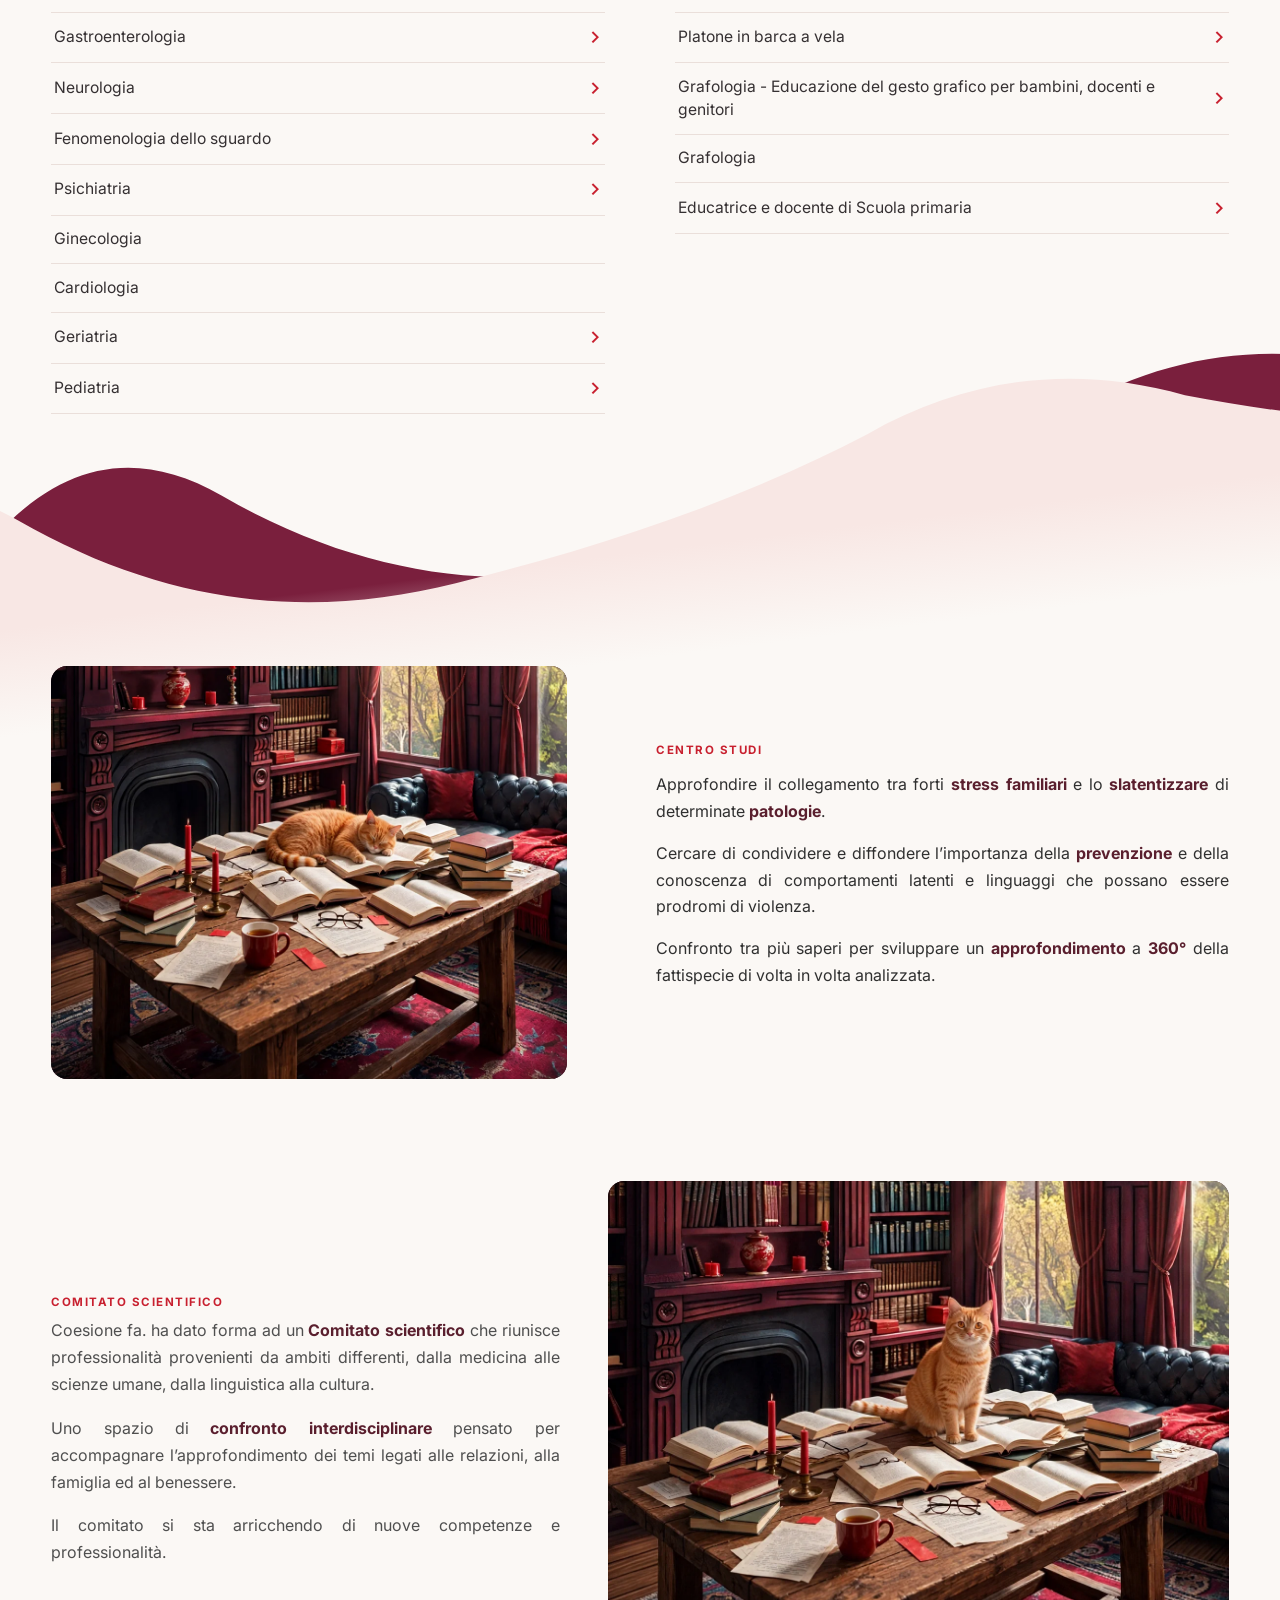
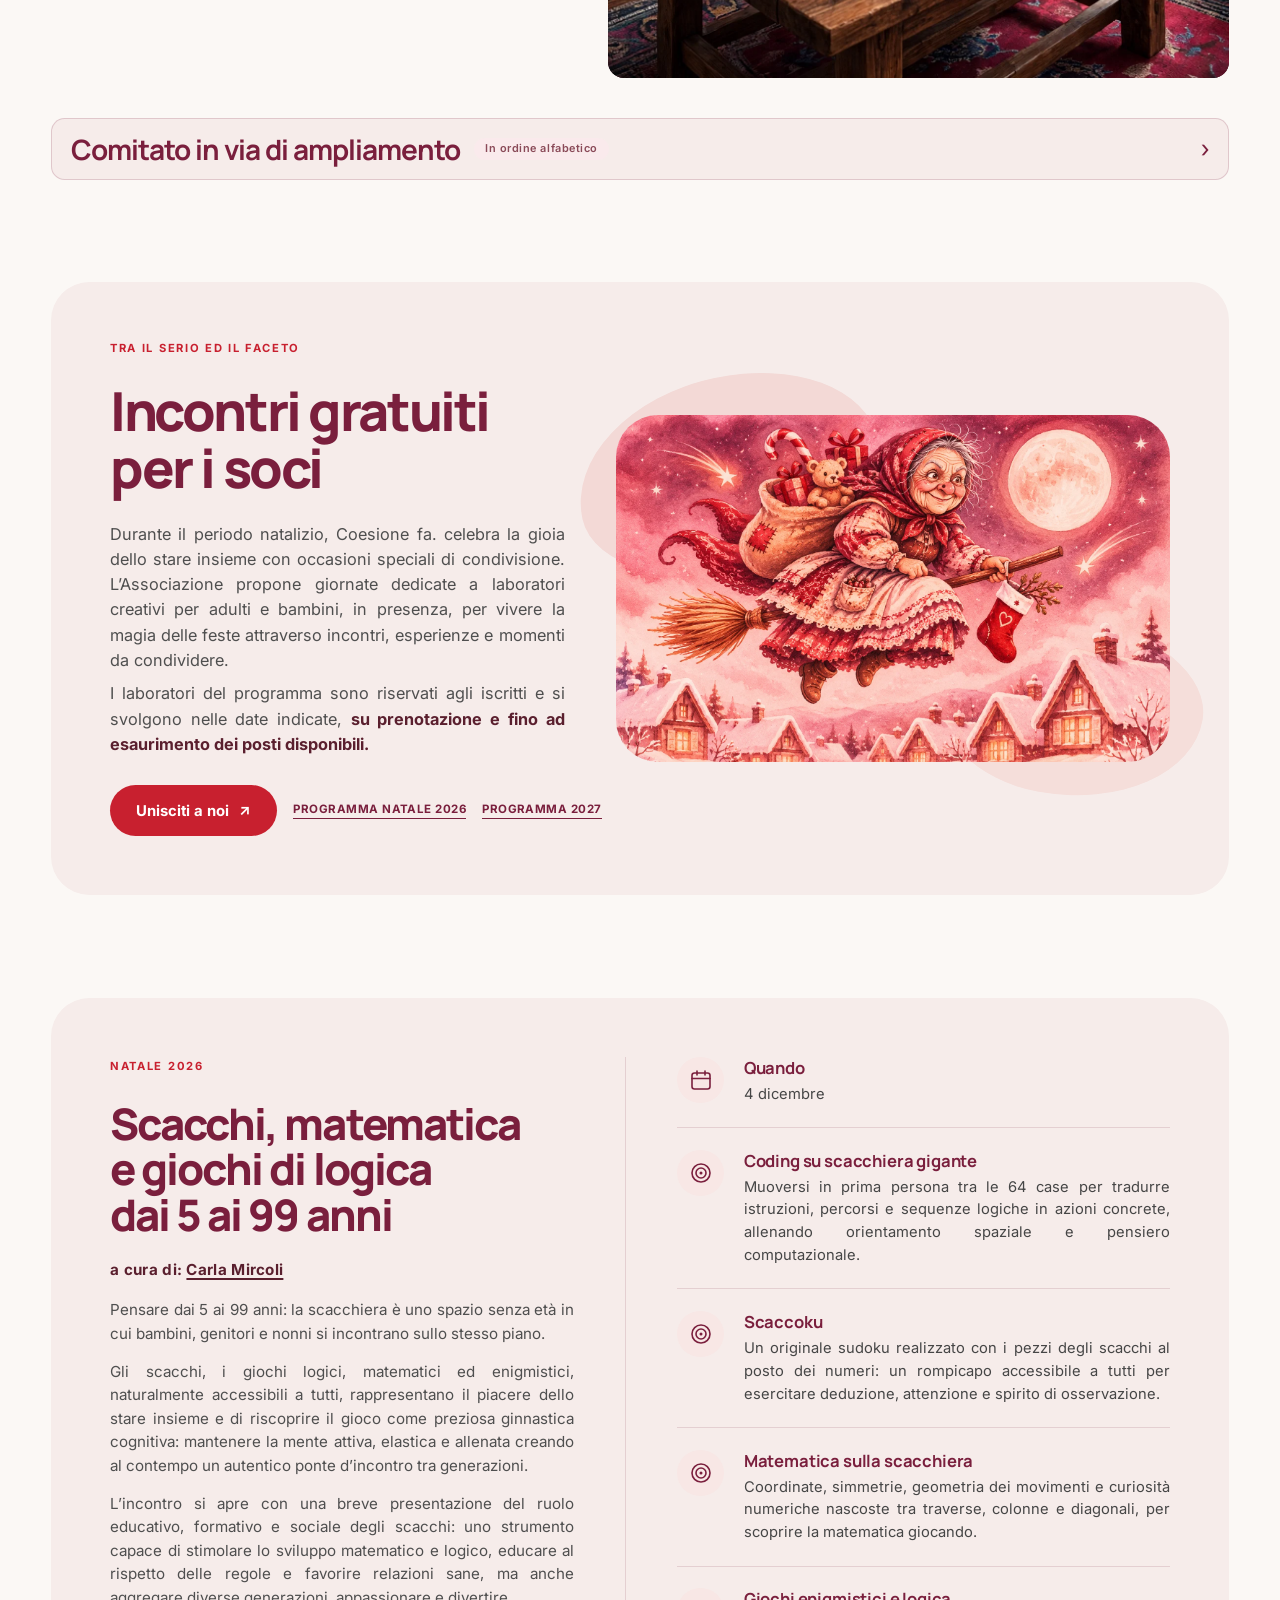
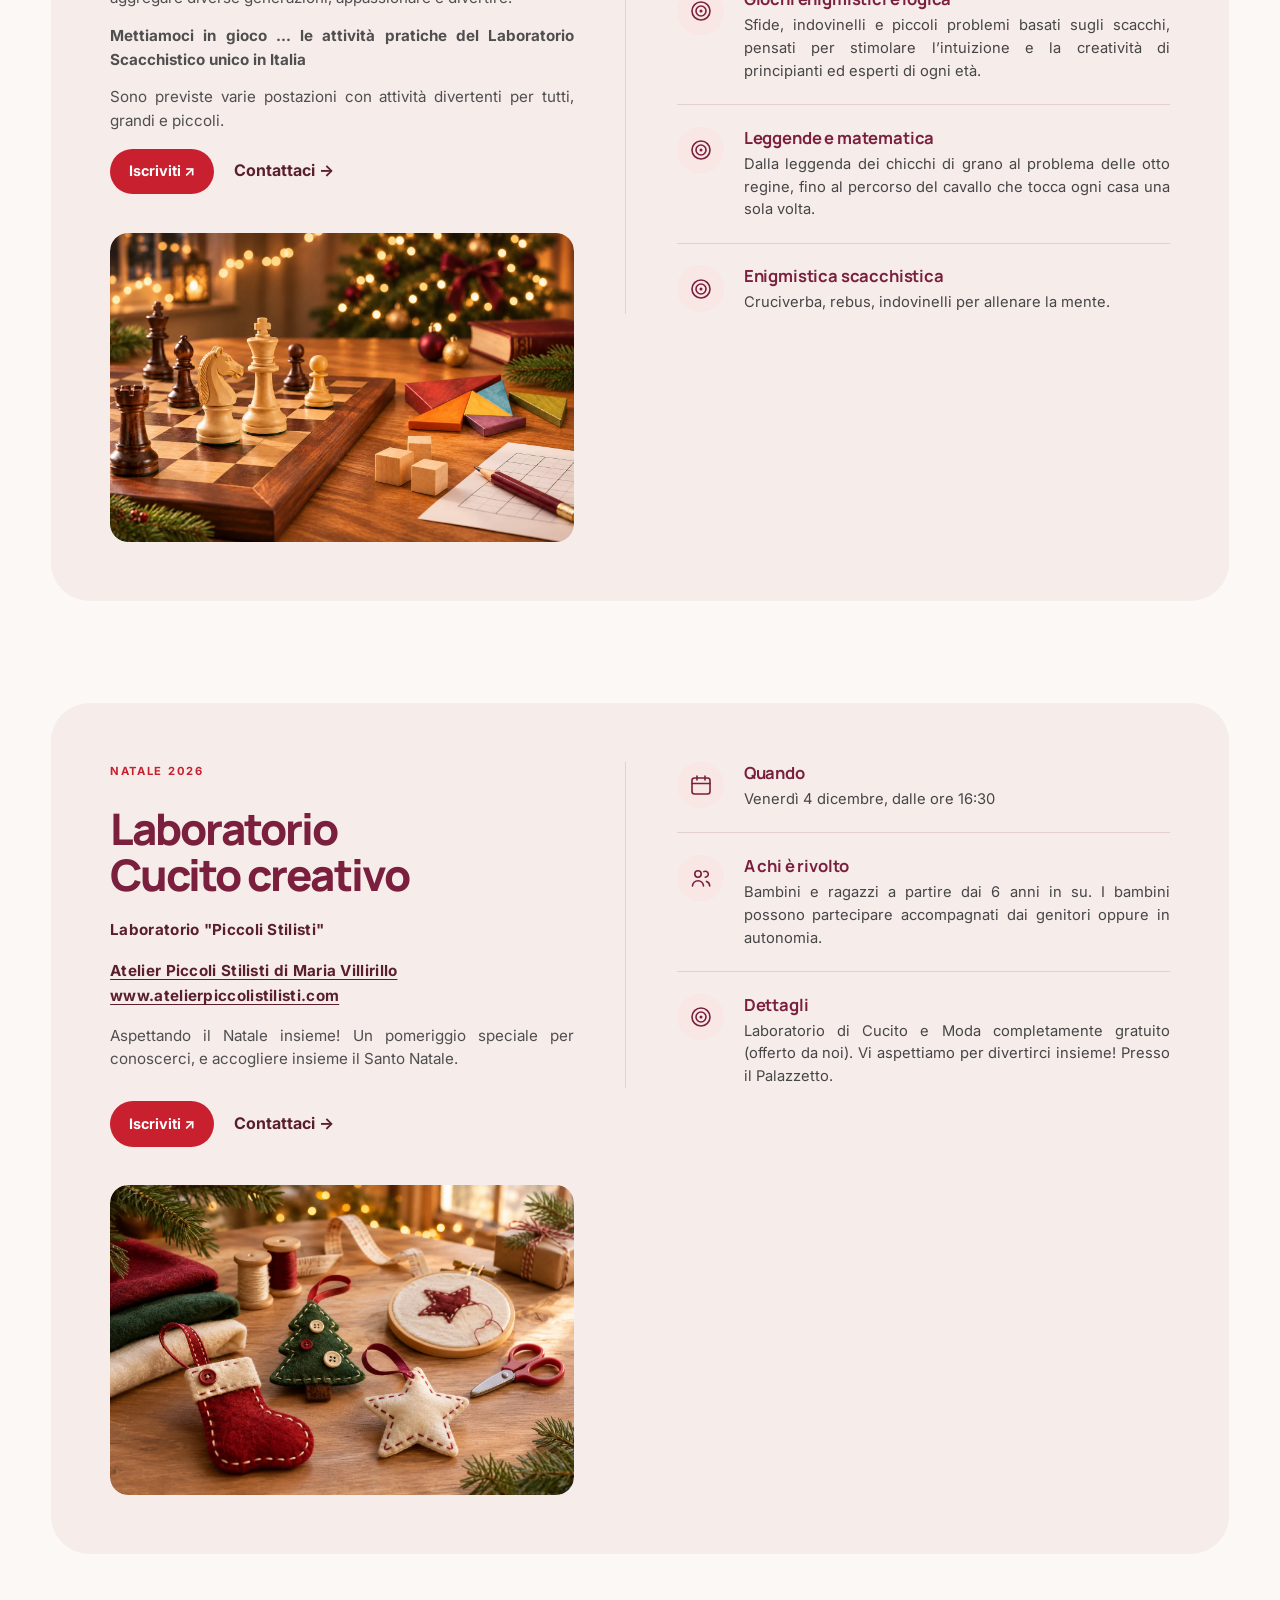
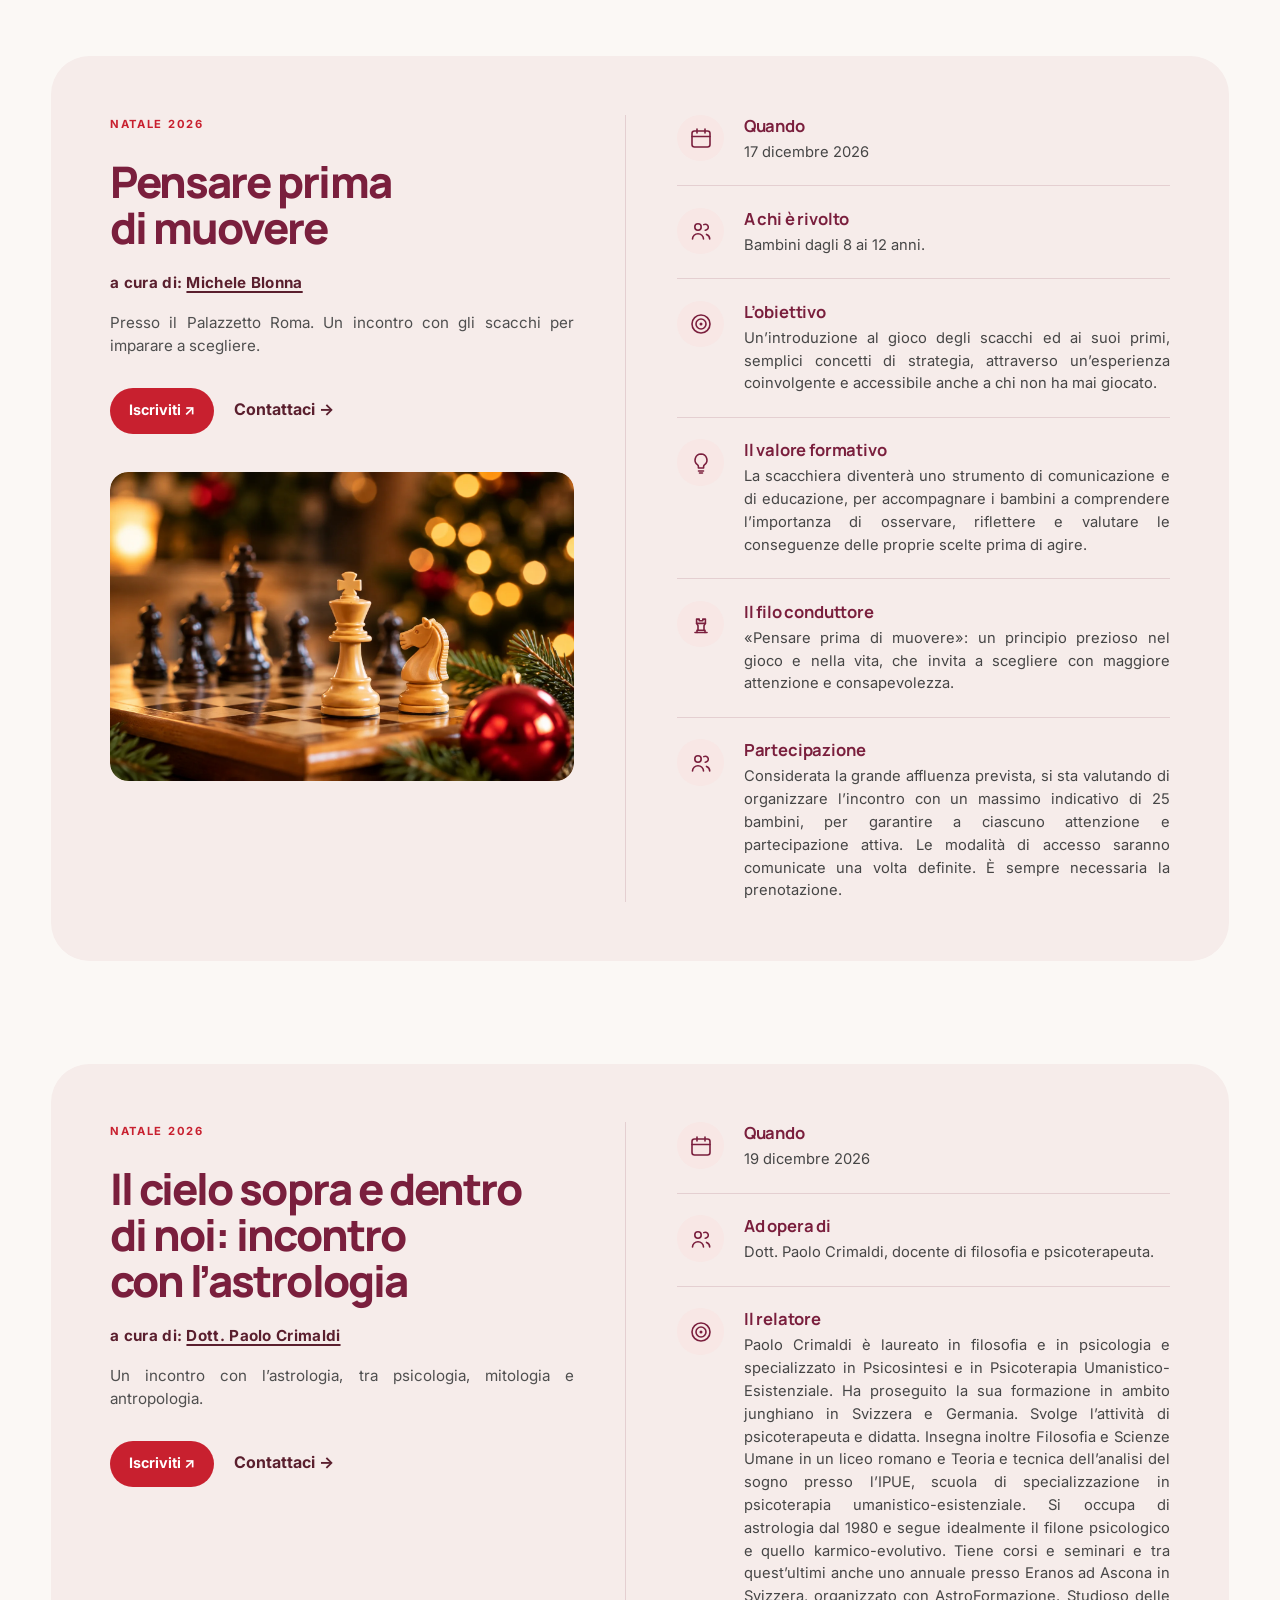
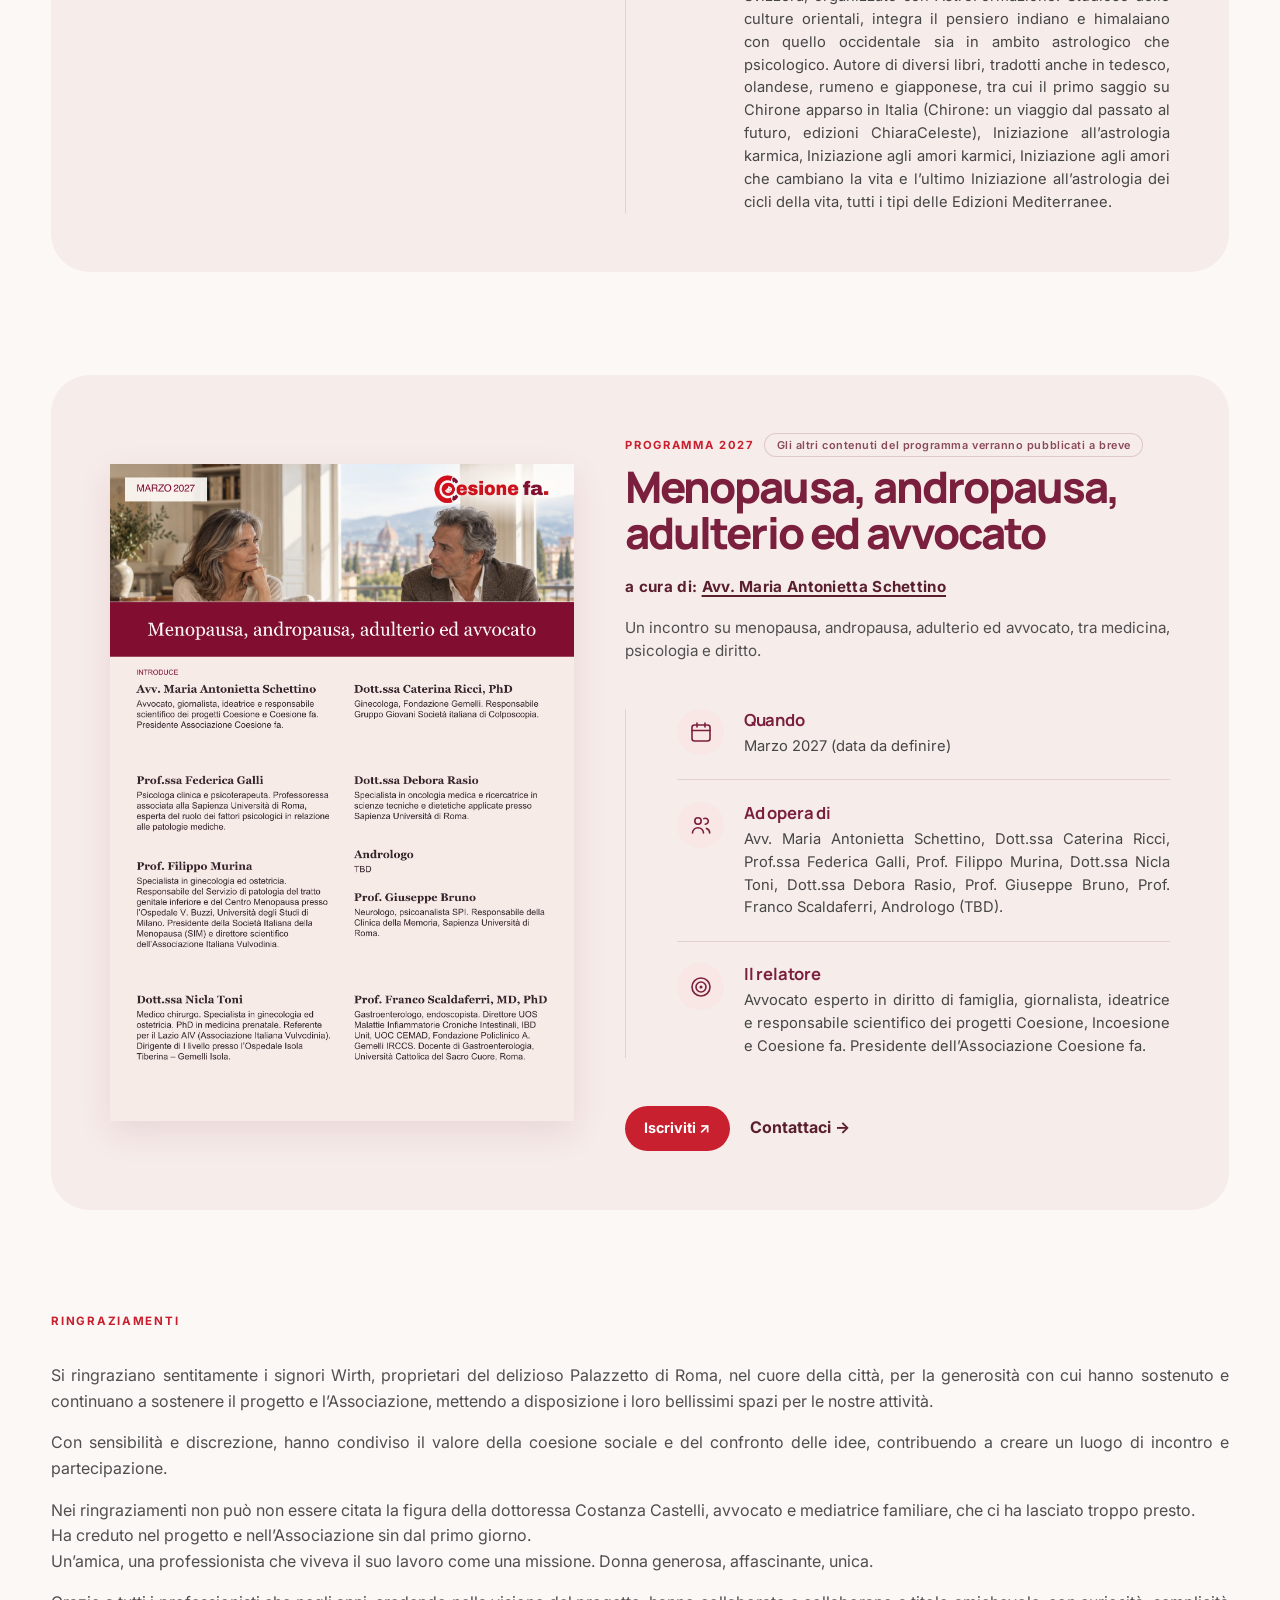
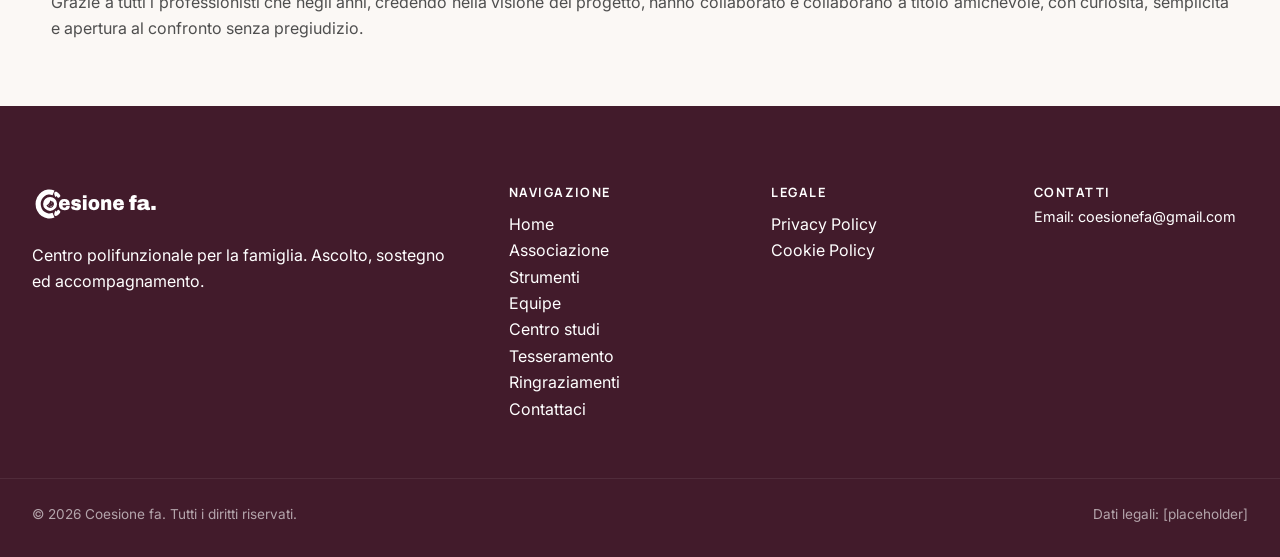
==== commit b92c4f0e: "Update tesseramento caption to Renoir e Bruegel" ====
--- a/index.html
+++ b/index.html
@@ -375,7 +375,7 @@
         </h2>
         <figure class="cf-tess-photo">
           <img src="img/tesseramento.webp" alt="Immagine generata" width="2048" height="1152" loading="lazy">
-          <figcaption class="cf-famiglie-media-caption">rivisitazione di Renoir</figcaption>
+          <figcaption class="cf-famiglie-media-caption">rivisitazione di Renoir e Bruegel</figcaption>
         </figure>
         <p class="cf-tess-intro">Entrare a far parte di Coesione Fa. significa partecipare ad un progetto che mette al centro le relazioni, la condivisione ed il confronto.</p>
         <p class="cf-tess-intro">Se vuoi <strong style="color:#5a1f2e;font-weight:700;">sostenerci </strong>per aiutare l'associazione a svolgere al meglio le sue attivitá ed i suoi progetti, puoi diventare socio sostenitore e supportare l'associazione attraverso una <strong style="color:#5a1f2e;font-weight:700;">donazione</strong>.</p>
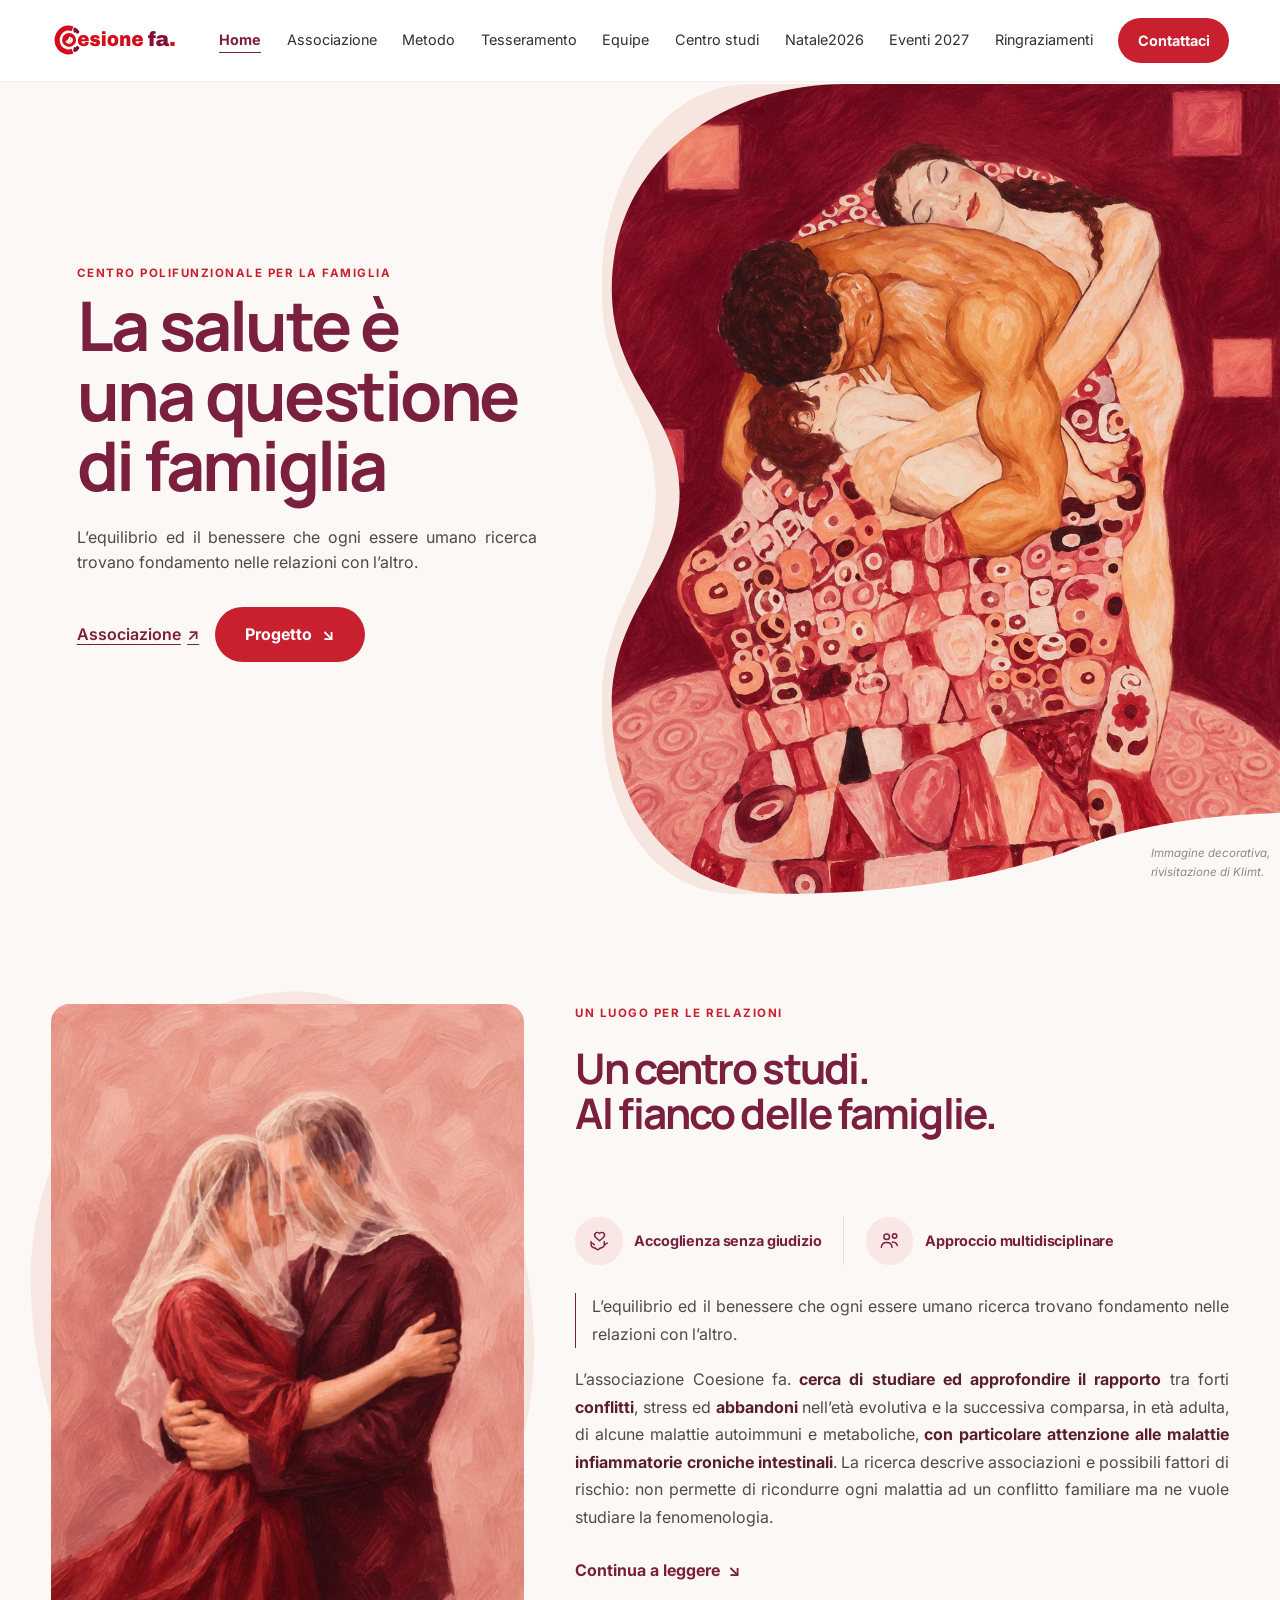
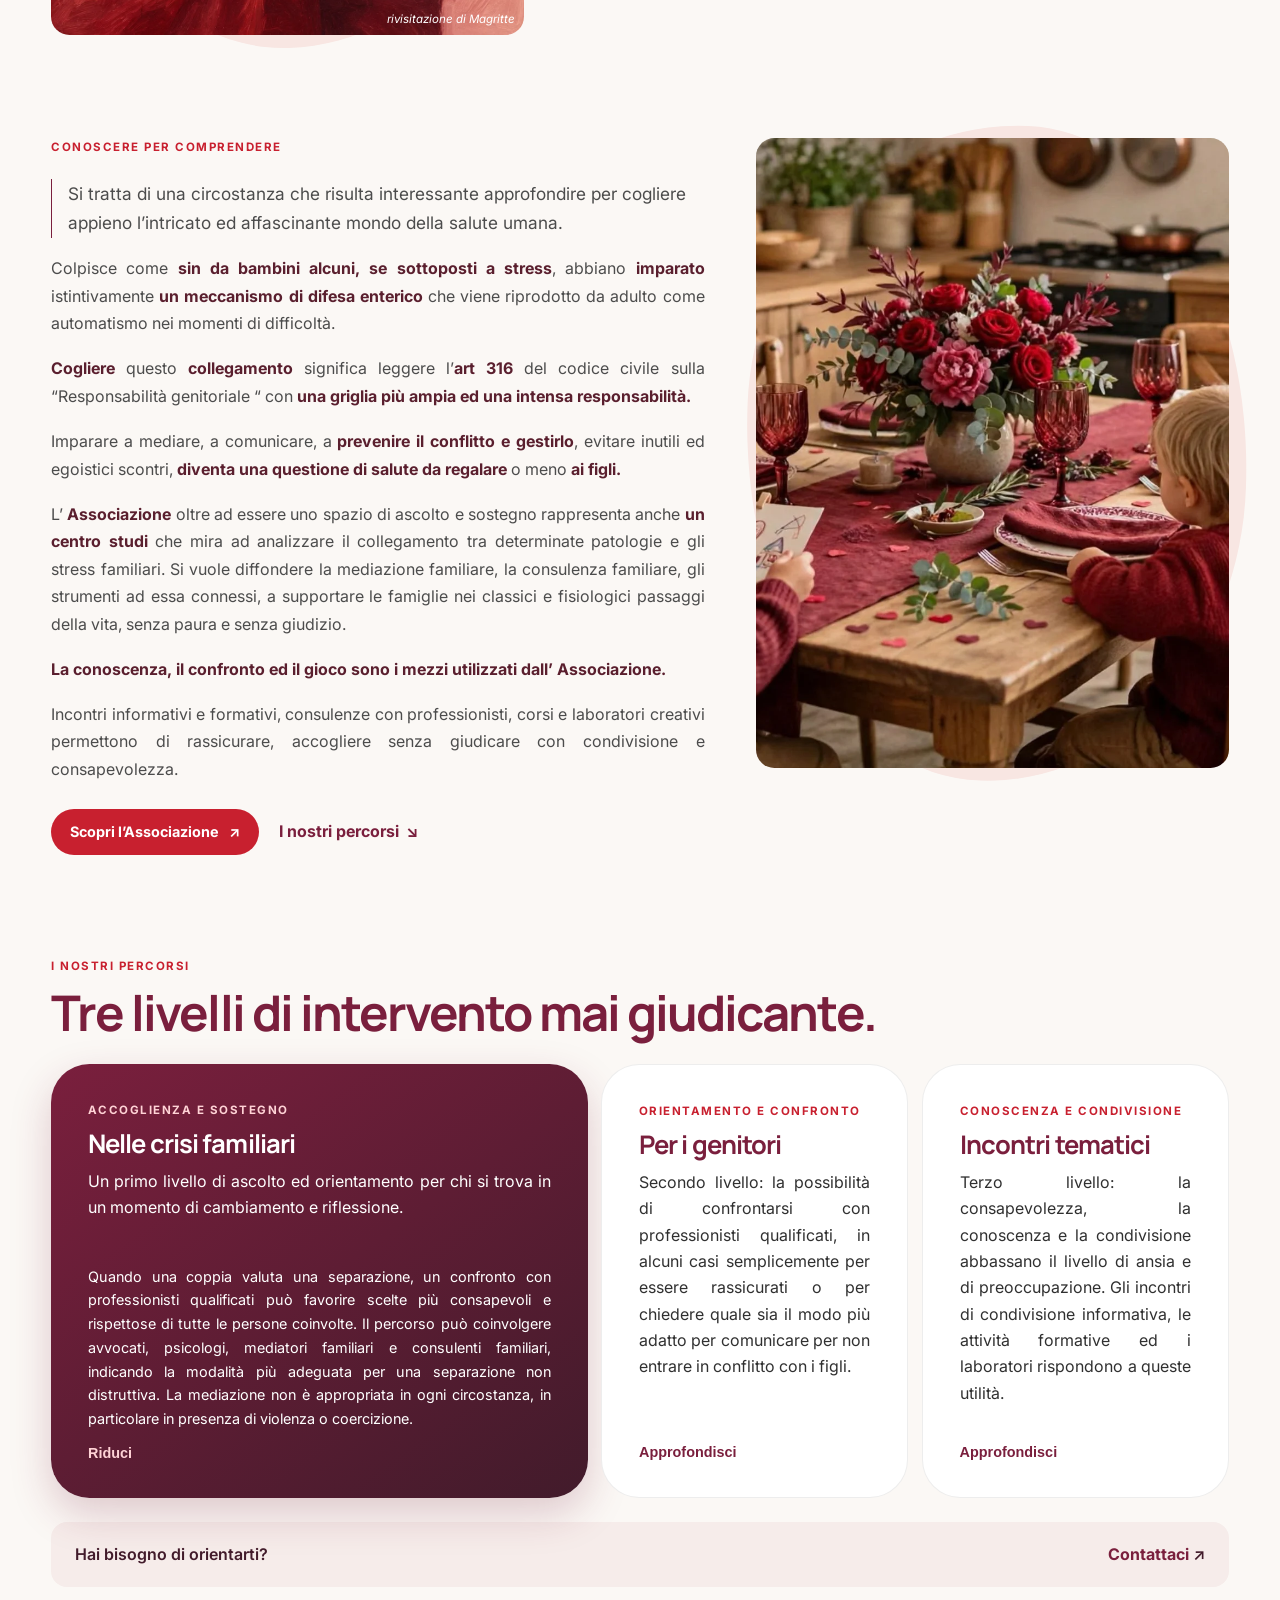
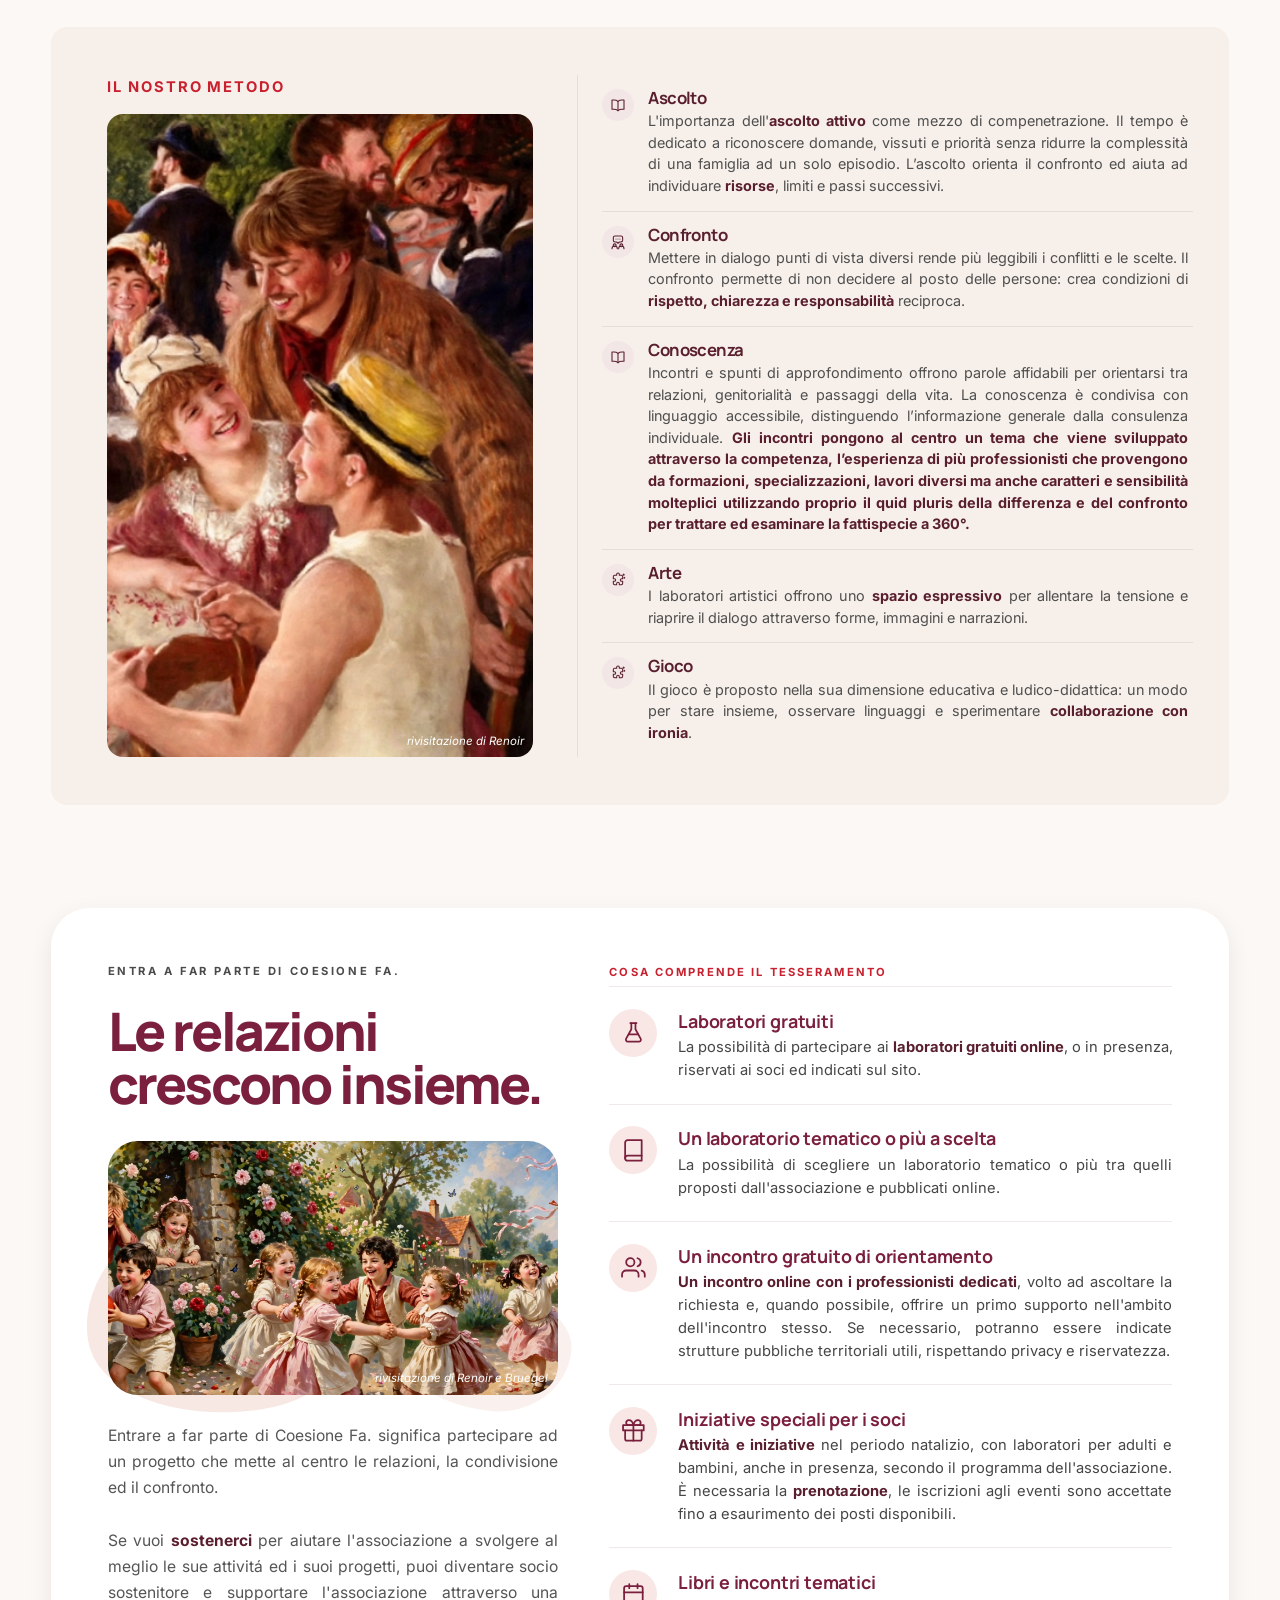
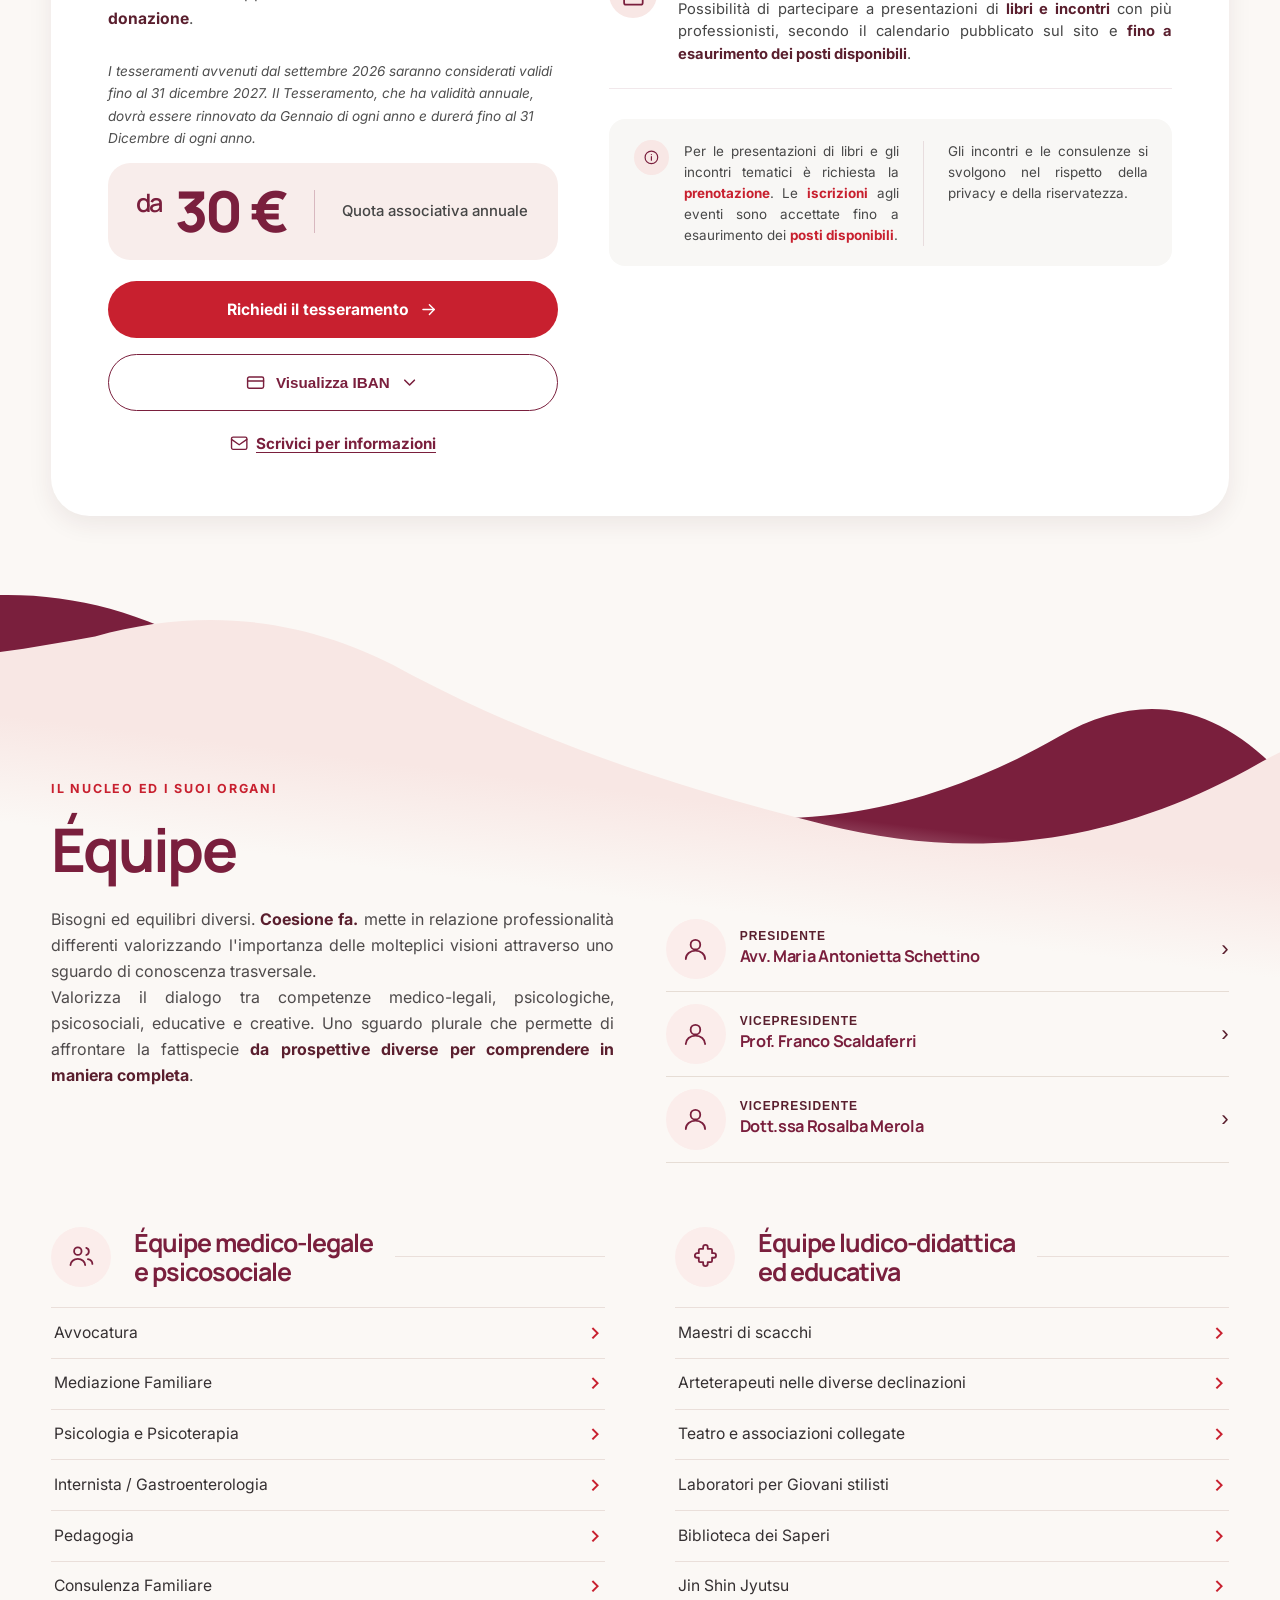
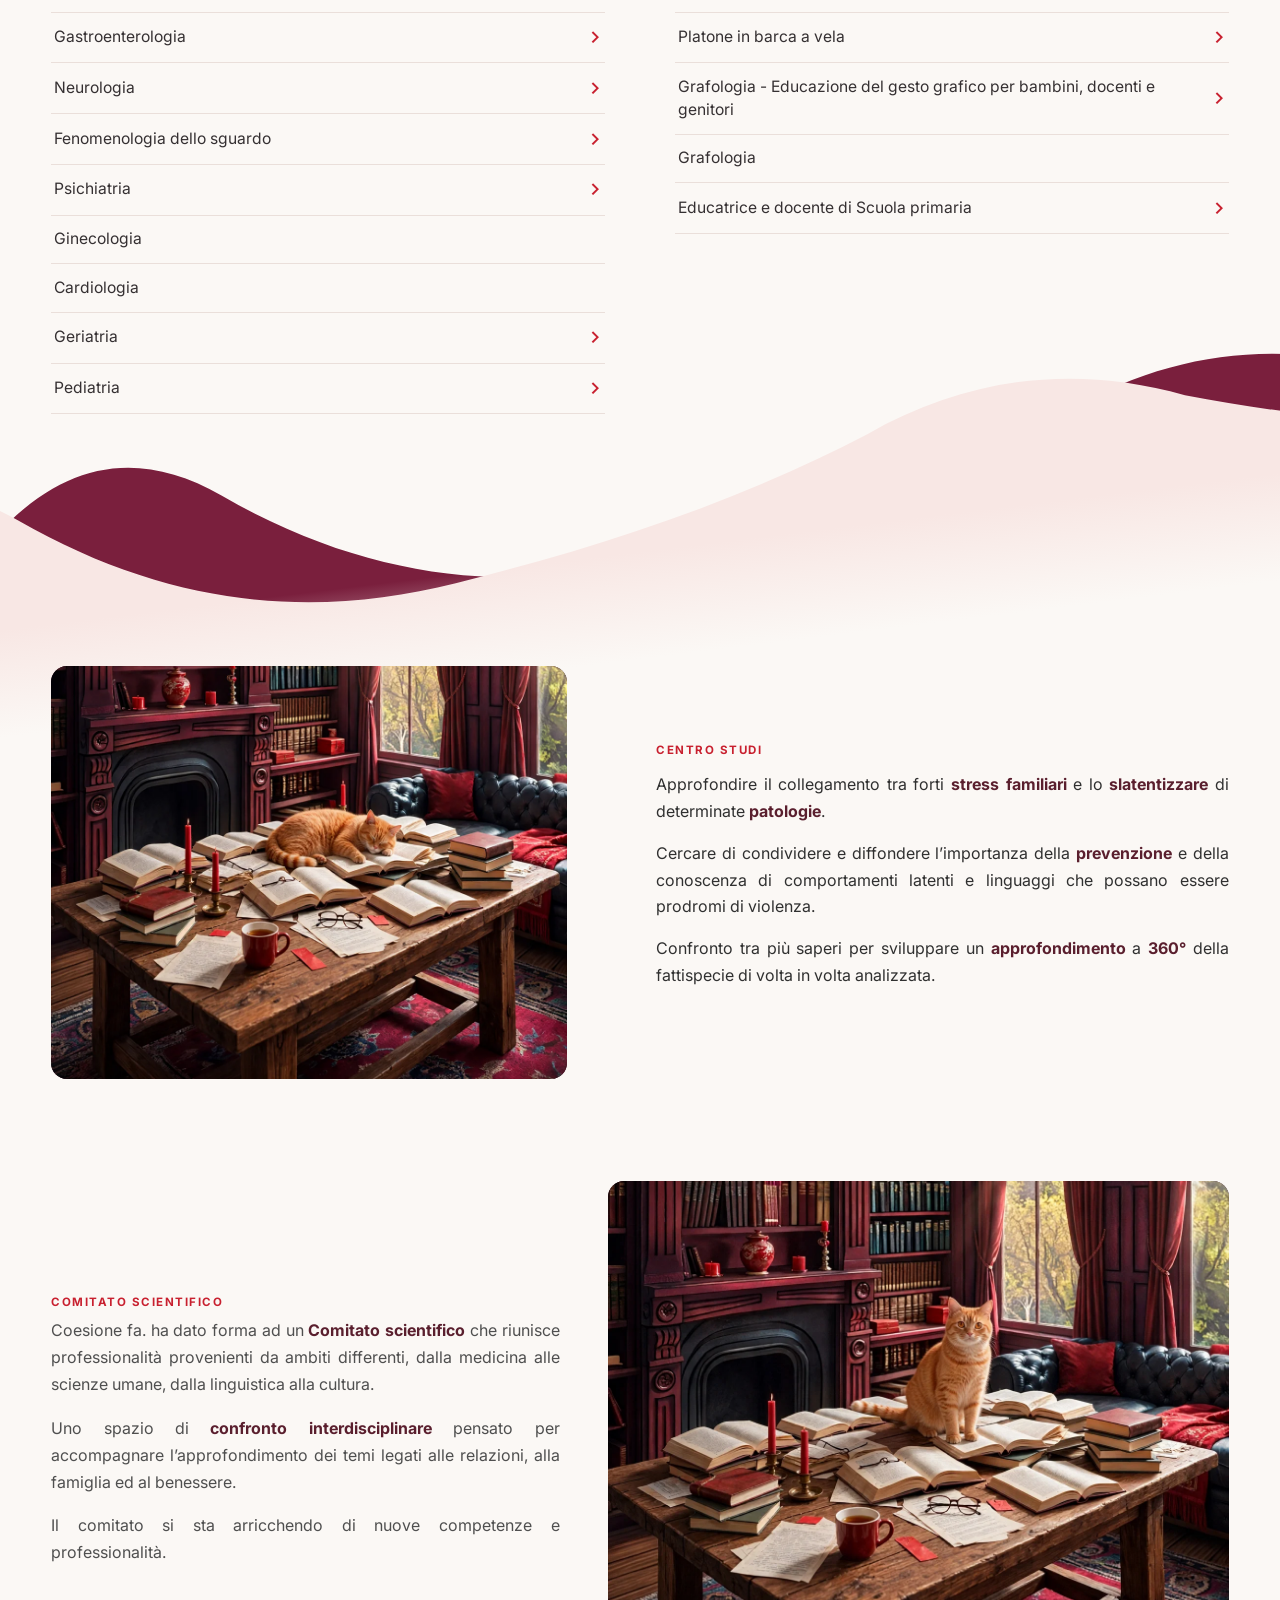
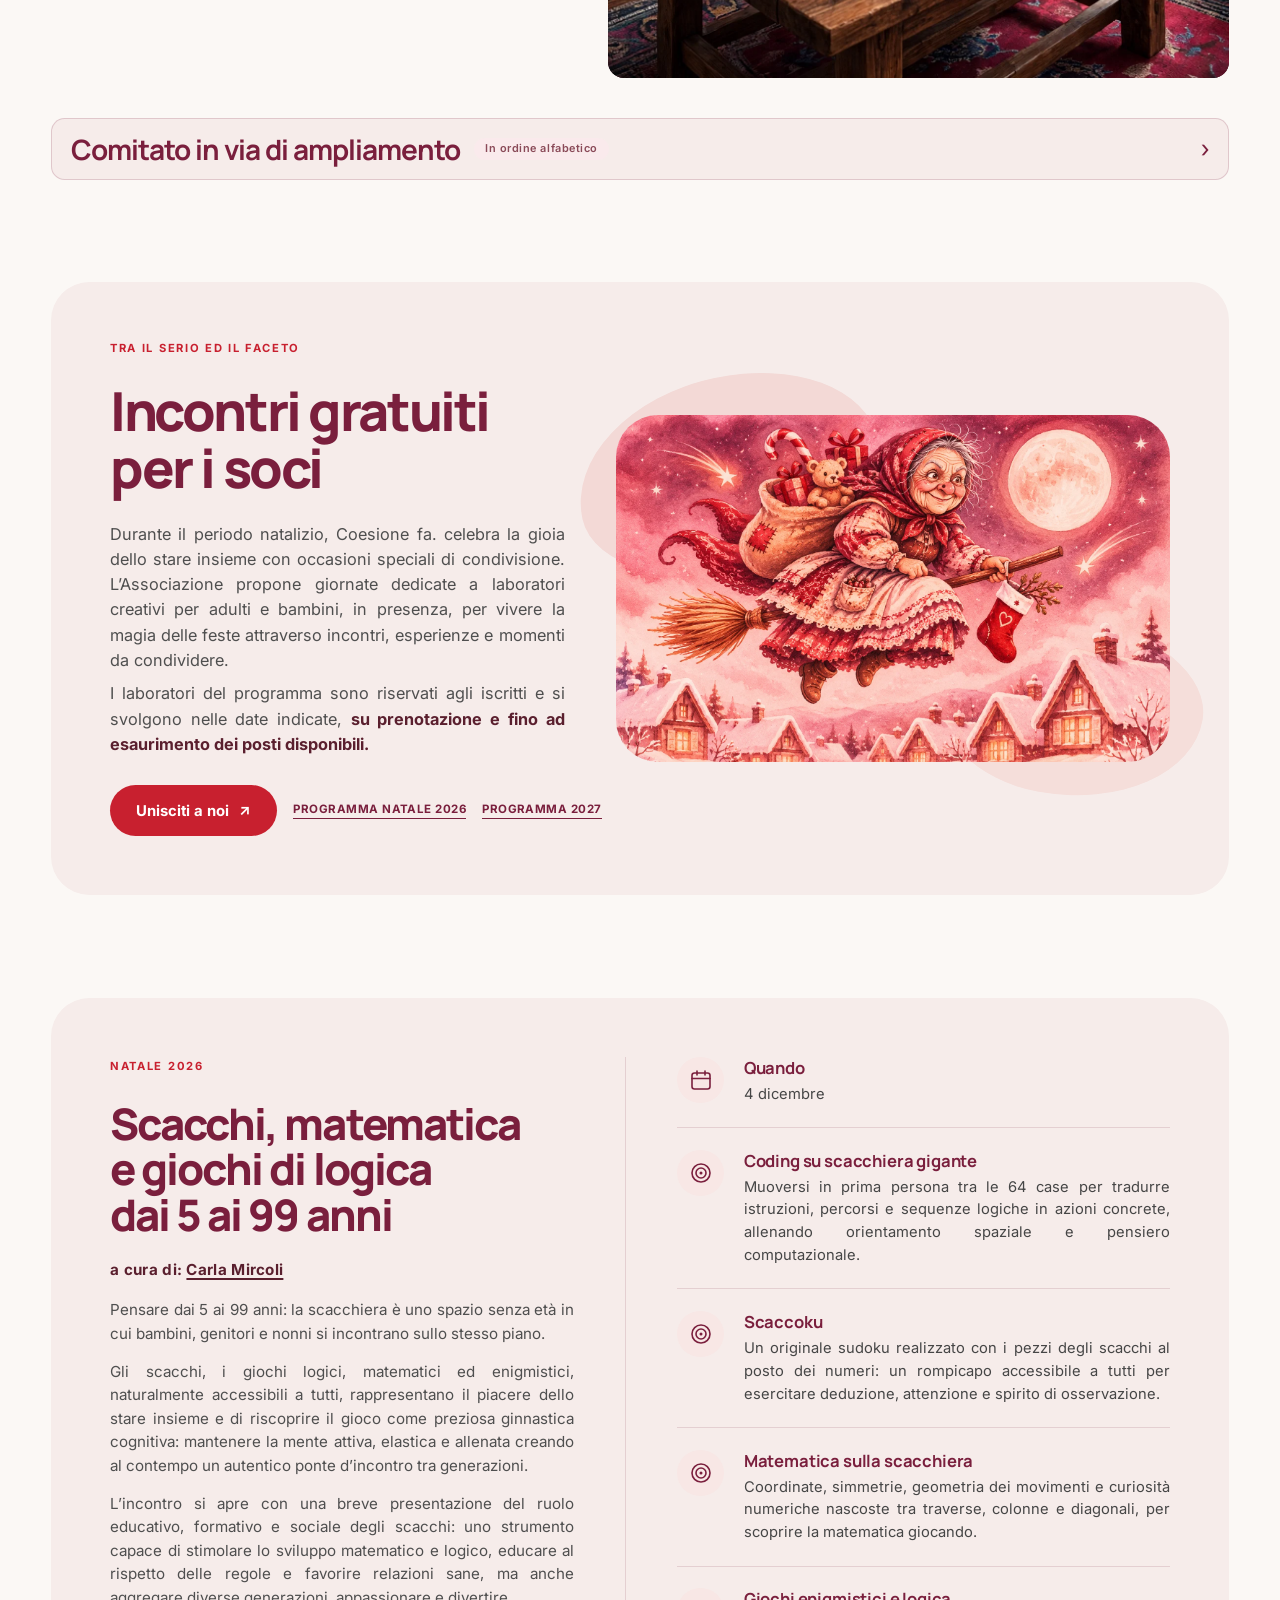
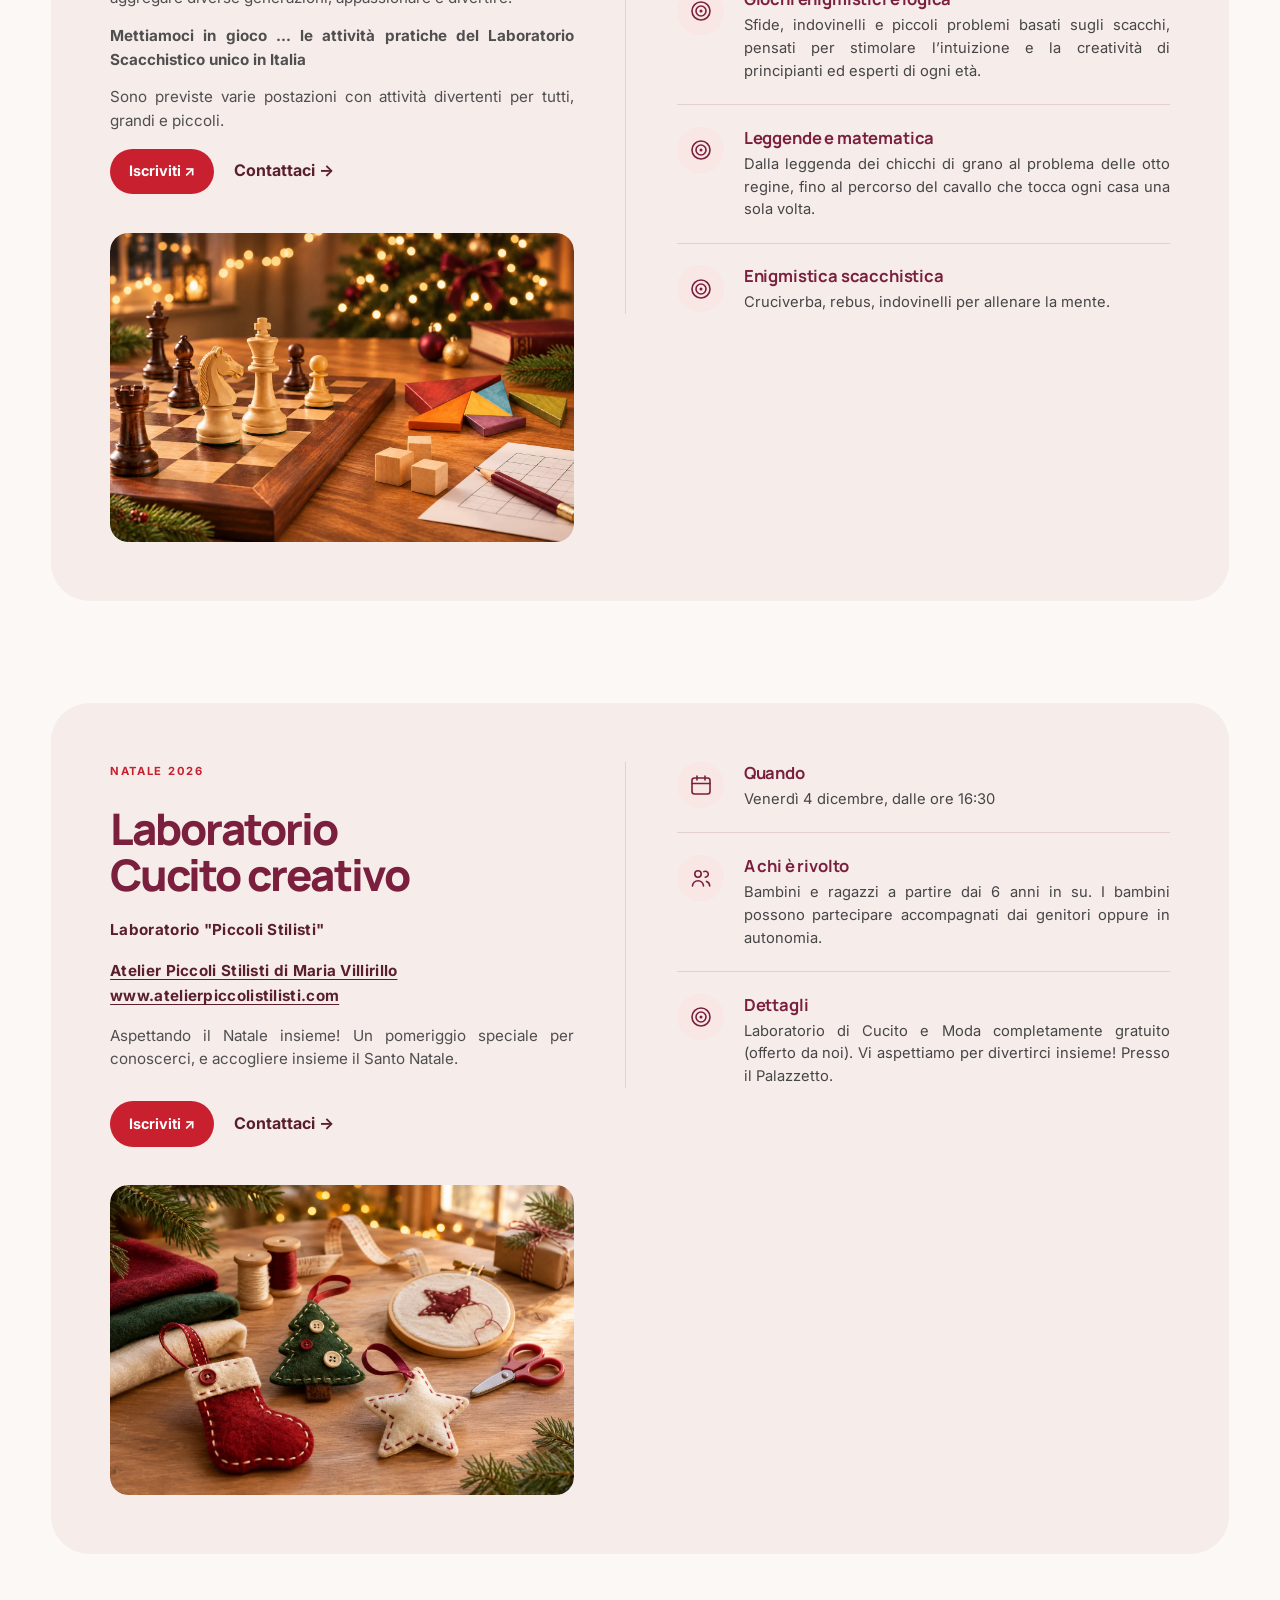
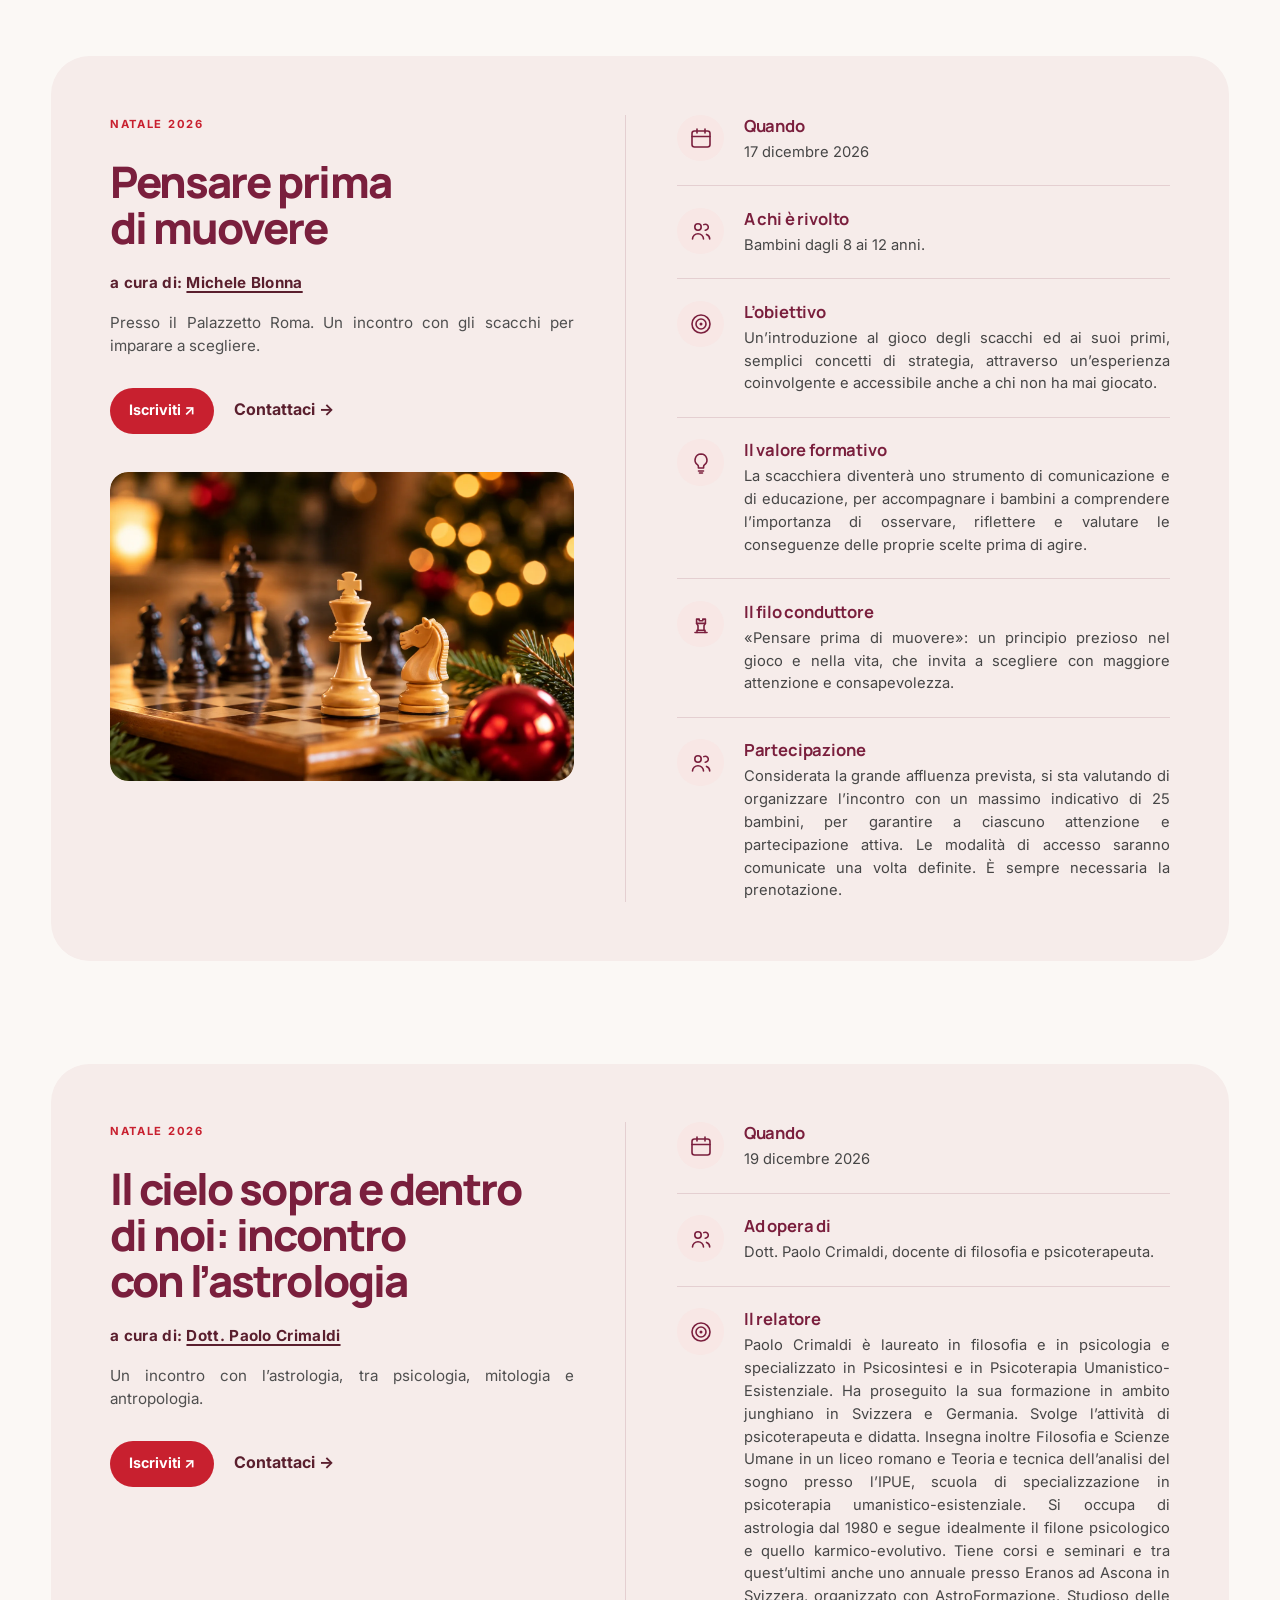
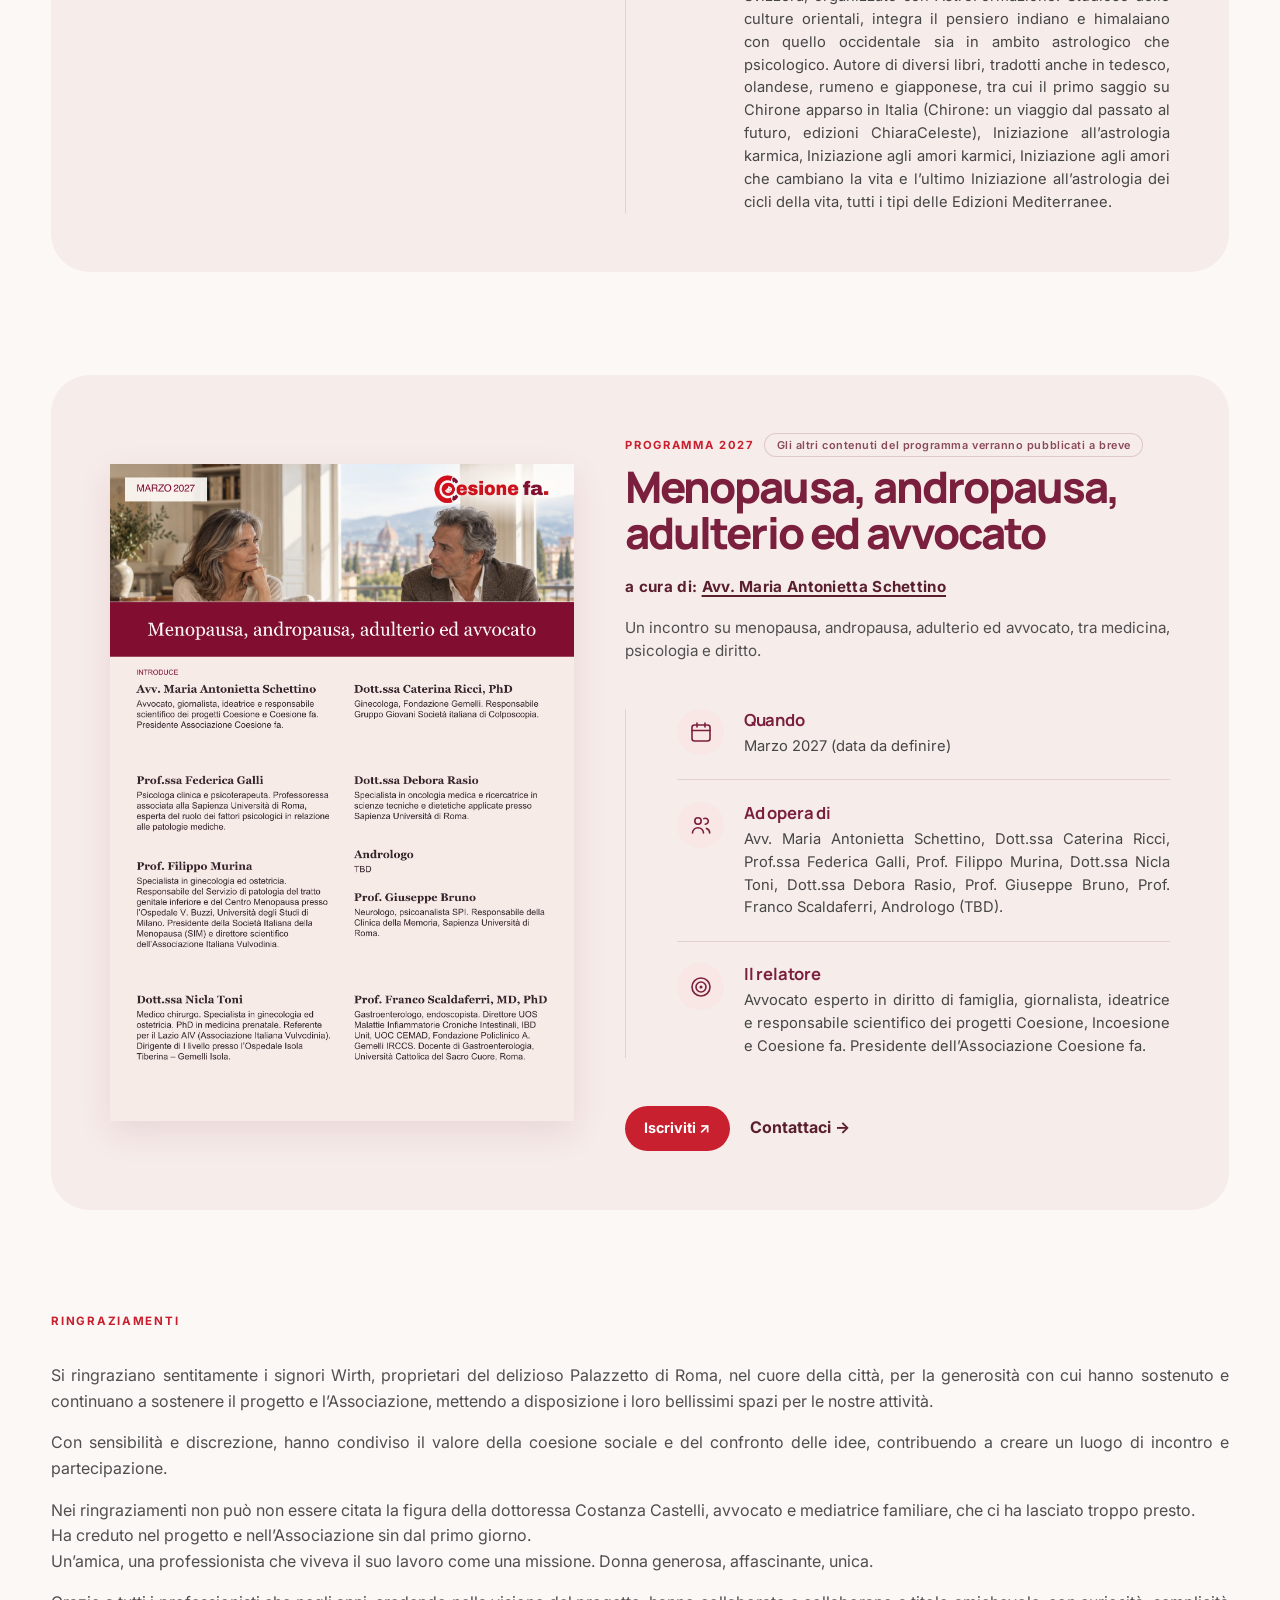
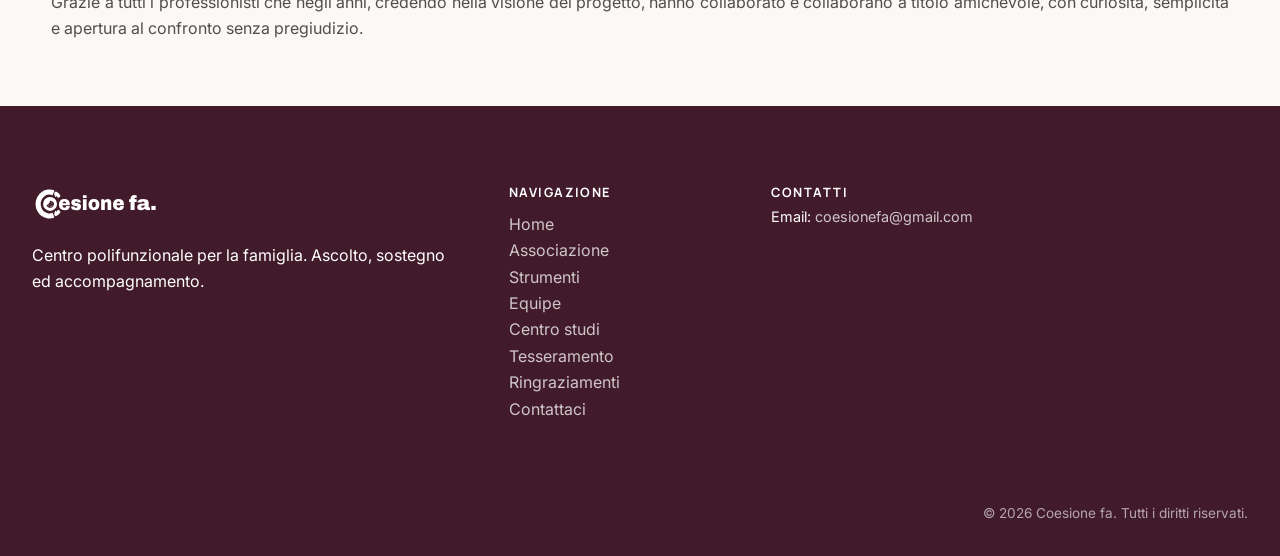
==== commit 1b857f08: "Install iubenda snippet, remove footer Legale column, add contact privacy notice draft, fix footer h" ====
--- a/index.html
+++ b/index.html
@@ -1,6 +1,7 @@
 <!doctype html>
 <html lang="it">
 <head>
+  <script type="text/javascript" src="https://embeds.iubenda.com/widgets/8da795fa-7bc5-4eb5-97ae-76051d46e544.js"></script>
   <meta charset="utf-8">
   <meta name="google-site-verification" content="YnvyXVCEwOD2JT8rrL9LHphv3-uRtKJrilBjdXpPSzk">
   <meta name="viewport" content="width=device-width, initial-scale=1">
@@ -23,7 +24,7 @@
   <meta name="theme-color" content="#d20e1a">  <link rel="preconnect" href="https://fonts.googleapis.com">
   <link rel="preconnect" href="https://fonts.gstatic.com" crossorigin>
   <link href="https://fonts.googleapis.com/css2?family=Inter:wght@400;500;600&family=Manrope:wght@500;600;700;800&display=swap" rel="stylesheet">
-  <link rel="stylesheet" href="css/style.css?v=88">
+  <link rel="stylesheet" href="css/style.css?v=89">
 <script type="application/ld+json">
 {
   "@context": "https://schema.org",
@@ -37,7 +38,7 @@
       "email": "coesionefa@gmail.com",
       "address": {
         "@type": "PostalAddress",
-        "streetAddress": "Via Frattina",
+        "streetAddress": "Via Frattina 128",
         "addressLocality": "Roma",
         "postalCode": "00187",
         "addressCountry": "IT"
@@ -60,6 +61,7 @@
       "@type": "Event",
       "name": "Scacchi, matematica e giochi di logica dai 5 ai 99 anni",
       "startDate": "2026-12-04",
+      "image": "https://coesionefa.it/img/Scacchi_Natale2.webp",
       "eventStatus": "https://schema.org/EventScheduled",
       "eventAttendanceMode": "https://schema.org/OfflineEventAttendanceMode",
       "location": {
@@ -76,13 +78,18 @@
         "name": "Associazione Coesione Fa",
         "url": "https://coesionefa.it/"
       },
+      "performer": {
+        "@type": "Person",
+        "name": "Carla Mircoli"
+      },
       "url": "https://coesionefa.it/#scacchi-matematica",
-      "description": "Laboratorio di scacchi, matematica e giochi di logica per tutte le età."
+      "description": "Laboratorio di scacchi, matematica e giochi di logica per tutte le età. Evento gratuito per i soci tesserati."
     },
     {
       "@type": "Event",
       "name": "Laboratorio Cucito creativo",
       "startDate": "2026-12-04T16:30",
+      "image": "https://coesionefa.it/img/piccoli_stilisti.webp",
       "eventStatus": "https://schema.org/EventScheduled",
       "eventAttendanceMode": "https://schema.org/OfflineEventAttendanceMode",
       "location": {
@@ -99,13 +106,18 @@
         "name": "Associazione Coesione Fa",
         "url": "https://coesionefa.it/"
       },
+      "performer": {
+        "@type": "Person",
+        "name": "Maria Villirillo"
+      },
       "url": "https://coesionefa.it/#laboratorio-cucito",
-      "description": "Laboratorio creativo di cucito per adulti e bambini."
+      "description": "Laboratorio creativo di cucito per adulti e bambini. Evento gratuito per i soci tesserati."
     },
     {
       "@type": "Event",
       "name": "Pensare prima di muovere",
       "startDate": "2026-12-17",
+      "image": "https://coesionefa.it/img/Scacchi_di_Natale.webp",
       "eventStatus": "https://schema.org/EventScheduled",
       "eventAttendanceMode": "https://schema.org/OfflineEventAttendanceMode",
       "location": {
@@ -122,8 +134,12 @@
         "name": "Associazione Coesione Fa",
         "url": "https://coesionefa.it/"
       },
+      "performer": {
+        "@type": "Person",
+        "name": "Michele Blonna"
+      },
       "url": "https://coesionefa.it/#pensare-prima-di-muovere",
-      "description": "Incontro su scacchi e pensiero strategico."
+      "description": "Incontro su scacchi e pensiero strategico. Evento gratuito per i soci tesserati."
     },
     {
       "@type": "Event",
@@ -145,31 +161,12 @@
         "name": "Associazione Coesione Fa",
         "url": "https://coesionefa.it/"
       },
+      "performer": {
+        "@type": "Person",
+        "name": "Paolo Crimaldi"
+      },
       "url": "https://coesionefa.it/#cielo-sopra-dentro-noi",
-      "description": "Incontro divulgativo sull’astrologia."
-    },
-    {
-      "@type": "Event",
-      "name": "Menopausa, andropausa, adulterio ed avvocato",
-      "startDate": "2027-03-01",
-      "eventStatus": "https://schema.org/EventScheduled",
-      "eventAttendanceMode": "https://schema.org/OfflineEventAttendanceMode",
-      "location": {
-        "@type": "Place",
-        "name": "Palazzetto di Roma",
-        "address": {
-          "@type": "PostalAddress",
-          "addressLocality": "Roma",
-          "addressCountry": "IT"
-        }
-      },
-      "organizer": {
-        "@type": "Organization",
-        "name": "Associazione Coesione Fa",
-        "url": "https://coesionefa.it/"
-      },
-      "url": "https://coesionefa.it/#programma-2027",
-      "description": "Incontro su menopausa, andropausa, adulterio ed avvocato, tra medicina, psicologia e diritto. Data da definire."
+      "description": "Incontro divulgativo sull’astrologia. Evento gratuito per i soci tesserati."
     }
   ]
 }
@@ -984,20 +981,12 @@
         </ul>
       </div>
       <div>
-        <h4>Legale</h4>
-        <ul style="list-style:none;padding:0;margin:12px 0 0;">
-          <li><a href="privacy.html">Privacy Policy</a></li>
-          <li><a href="cookie.html">Cookie Policy</a></li>
-        </ul>
-      </div>
-      <div>
         <h4>Contatti</h4>
         <p style="font-size:.9rem;">Email: <a href="mailto:coesionefa@gmail.com">coesionefa@gmail.com</a></p>
       </div>
     </div>
     <div class="container footer-bottom">
       <span>© <span id="year"></span> Coesione fa. Tutti i diritti riservati.</span>
-      <span>Dati legali: [placeholder]</span>
     </div>
   </footer>
 <script>document.getElementById('year').textContent=new Date().getFullYear();</script>
--- a/css/style.css
+++ b/css/style.css
@@ -255,10 +255,12 @@
 /* Footer */
 .site-footer { background: var(--bordeaux-dark); color: #fff; padding: 80px 0 32px; }
 .site-footer h4 { color: #fff; font-size: .8rem; letter-spacing: .12em; text-transform: uppercase; }
-.site-footer a { color: rgba(255,255,255,.75); }
-.site-footer a:hover { color: #fff; }
+.site-footer a { color: rgba(255,255,255,.75); transition: color .2s ease; }
+.cf-home .site-footer a { color: rgba(255,255,255,.75); }
+.site-footer a:hover,
+.cf-home .site-footer a:hover { color: #fff; }
 .footer-grid { display: grid; grid-template-columns: 2fr 1fr 1fr 1fr; gap: 48px; }
-.footer-bottom { margin-top: 56px; padding-top: 24px; border-top: 1px solid rgba(255,255,255,.12); font-size: .85rem; opacity: .6; display: flex; justify-content: space-between; flex-wrap: wrap; gap: 8px; }
+.footer-bottom { margin-top: 56px; padding-top: 24px; font-size: .85rem; opacity: .6; display: flex; justify-content: flex-end; flex-wrap: wrap; gap: 8px; }
 @media (max-width: 600px) { .footer-grid { grid-template-columns: 1fr; } }
 
 /* Intro loader */
